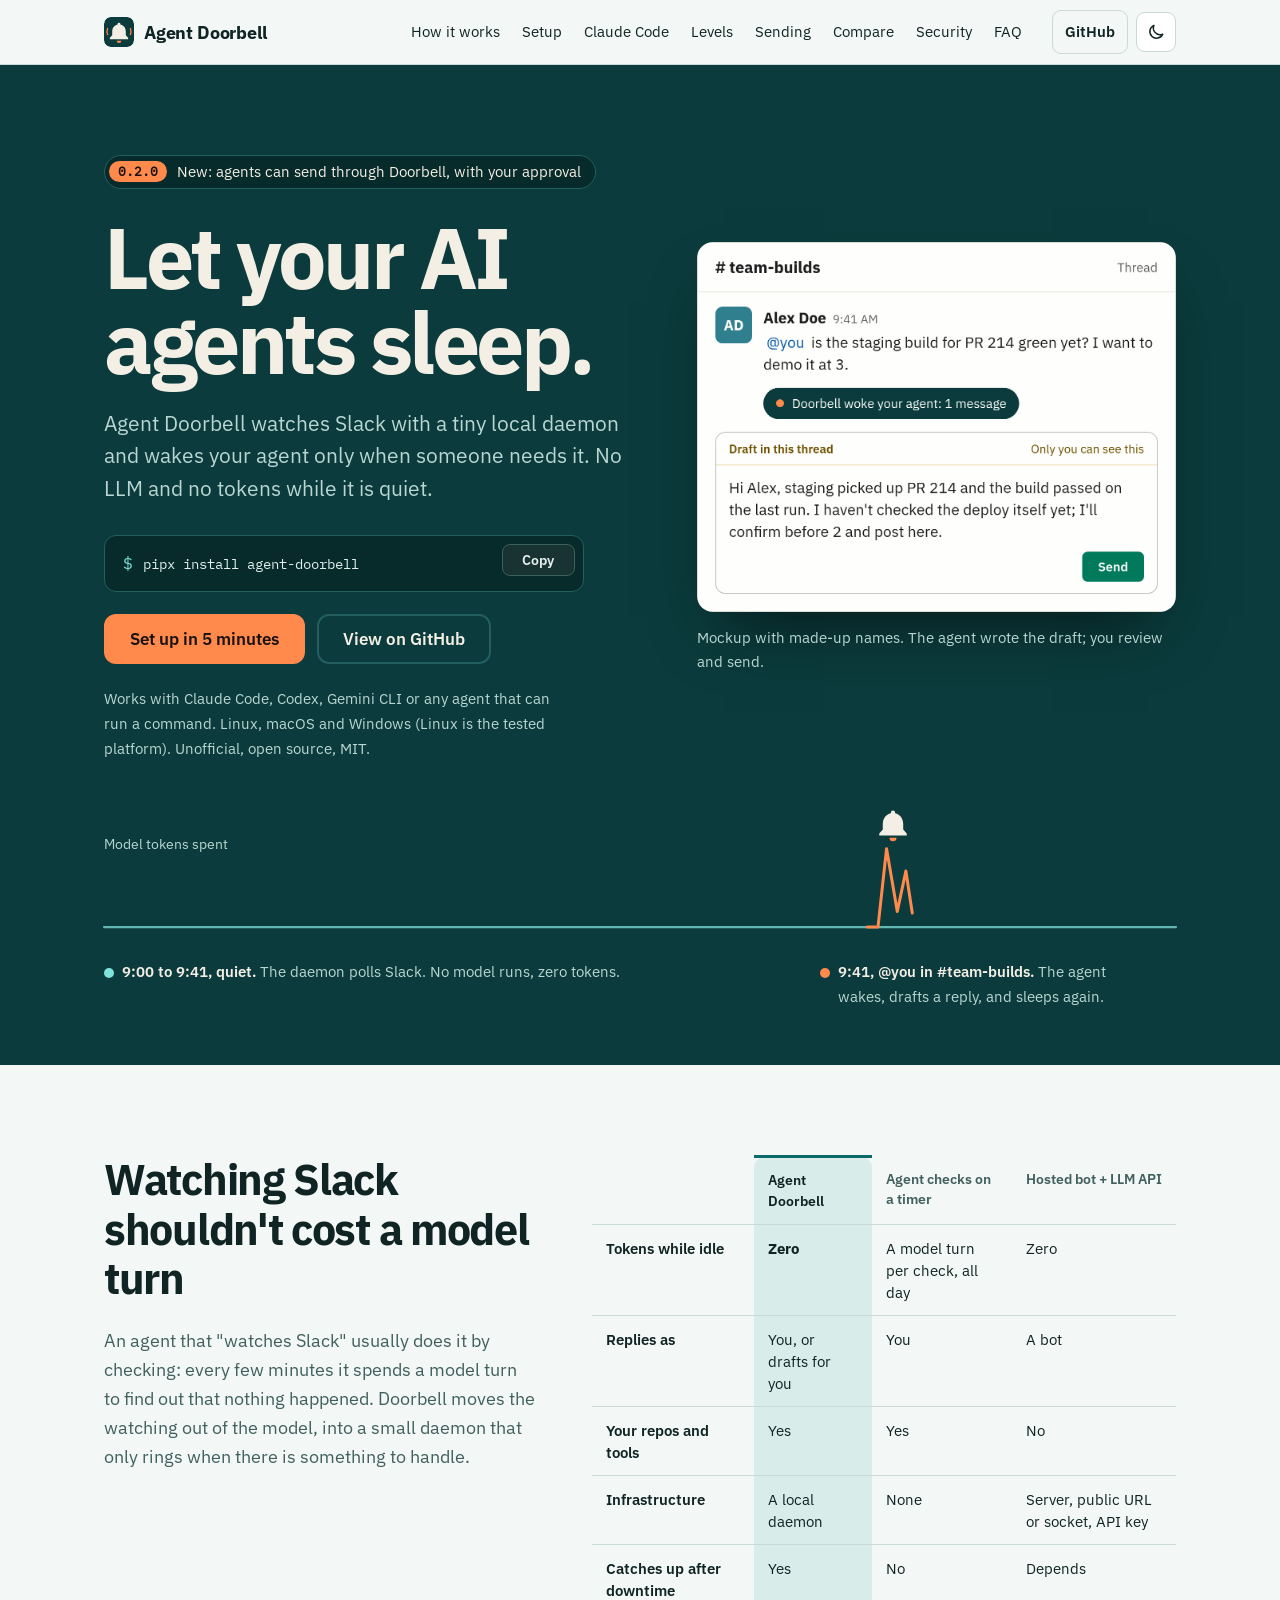
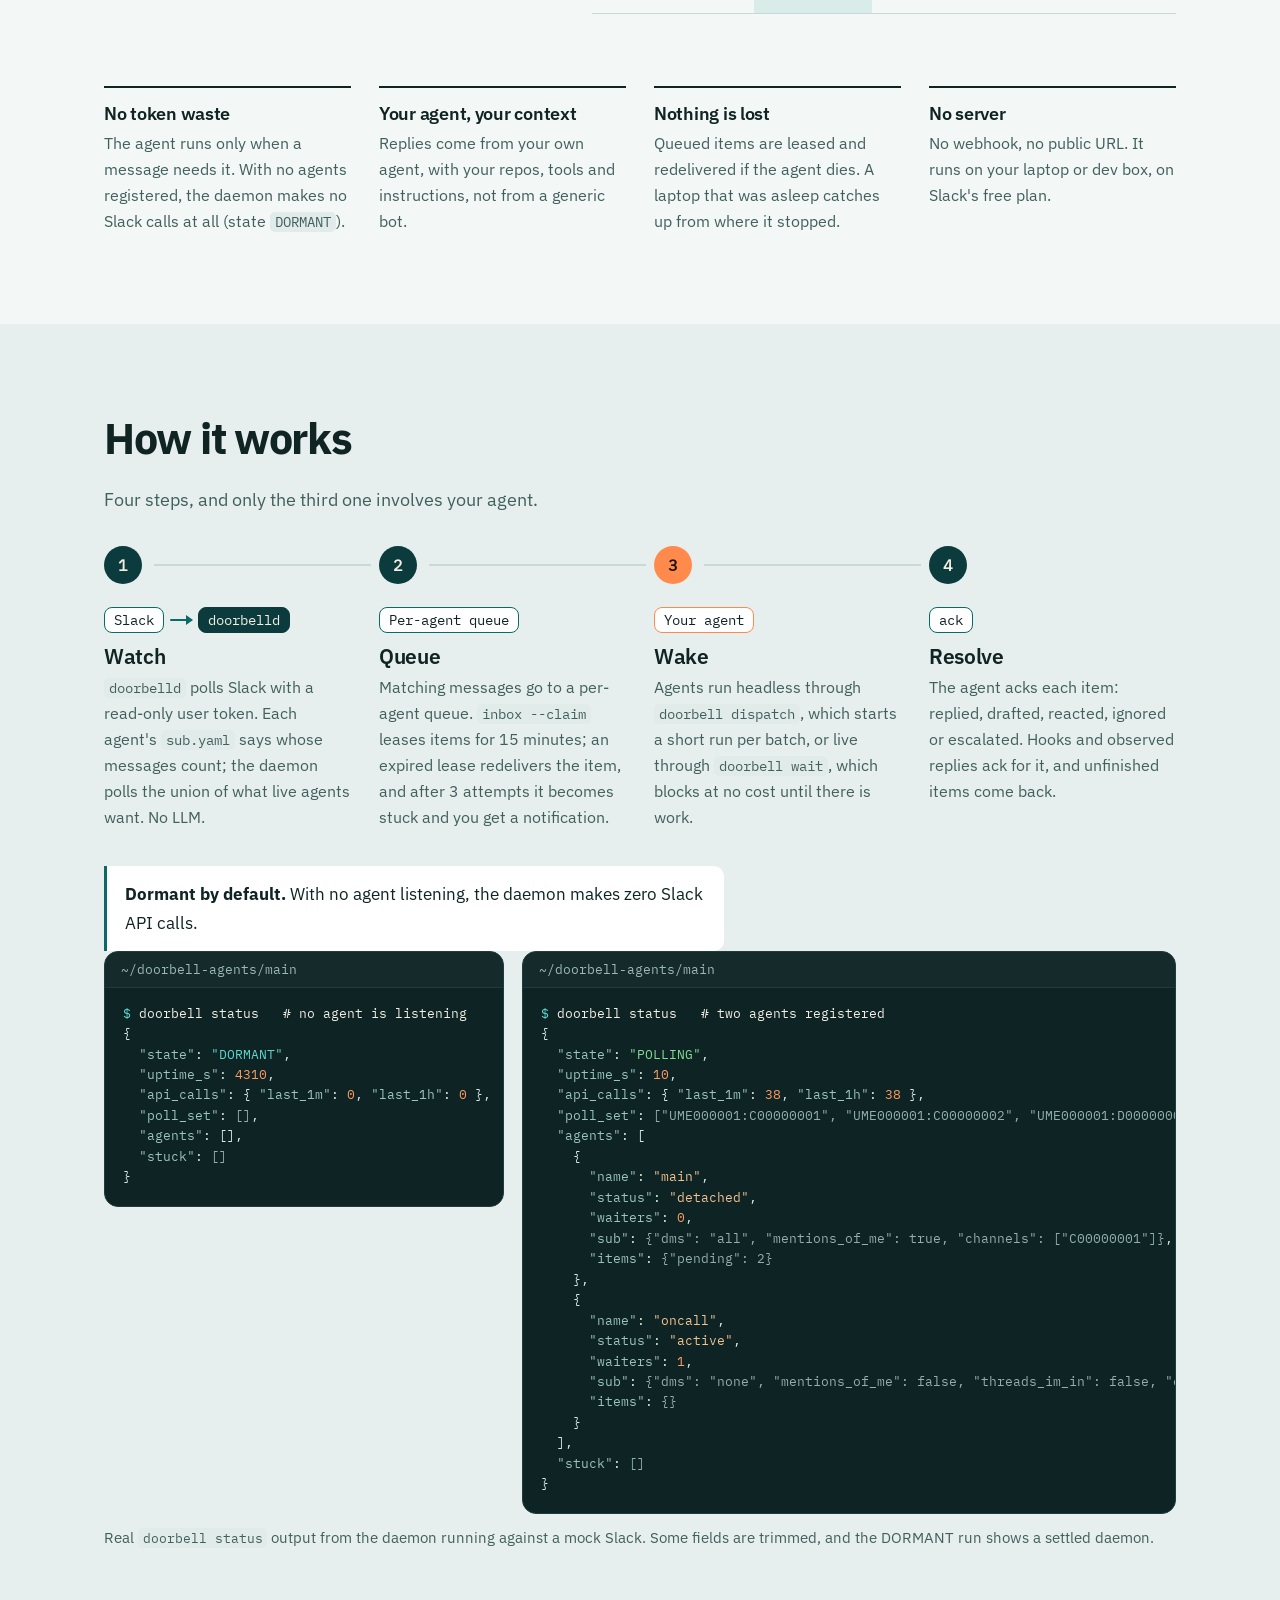
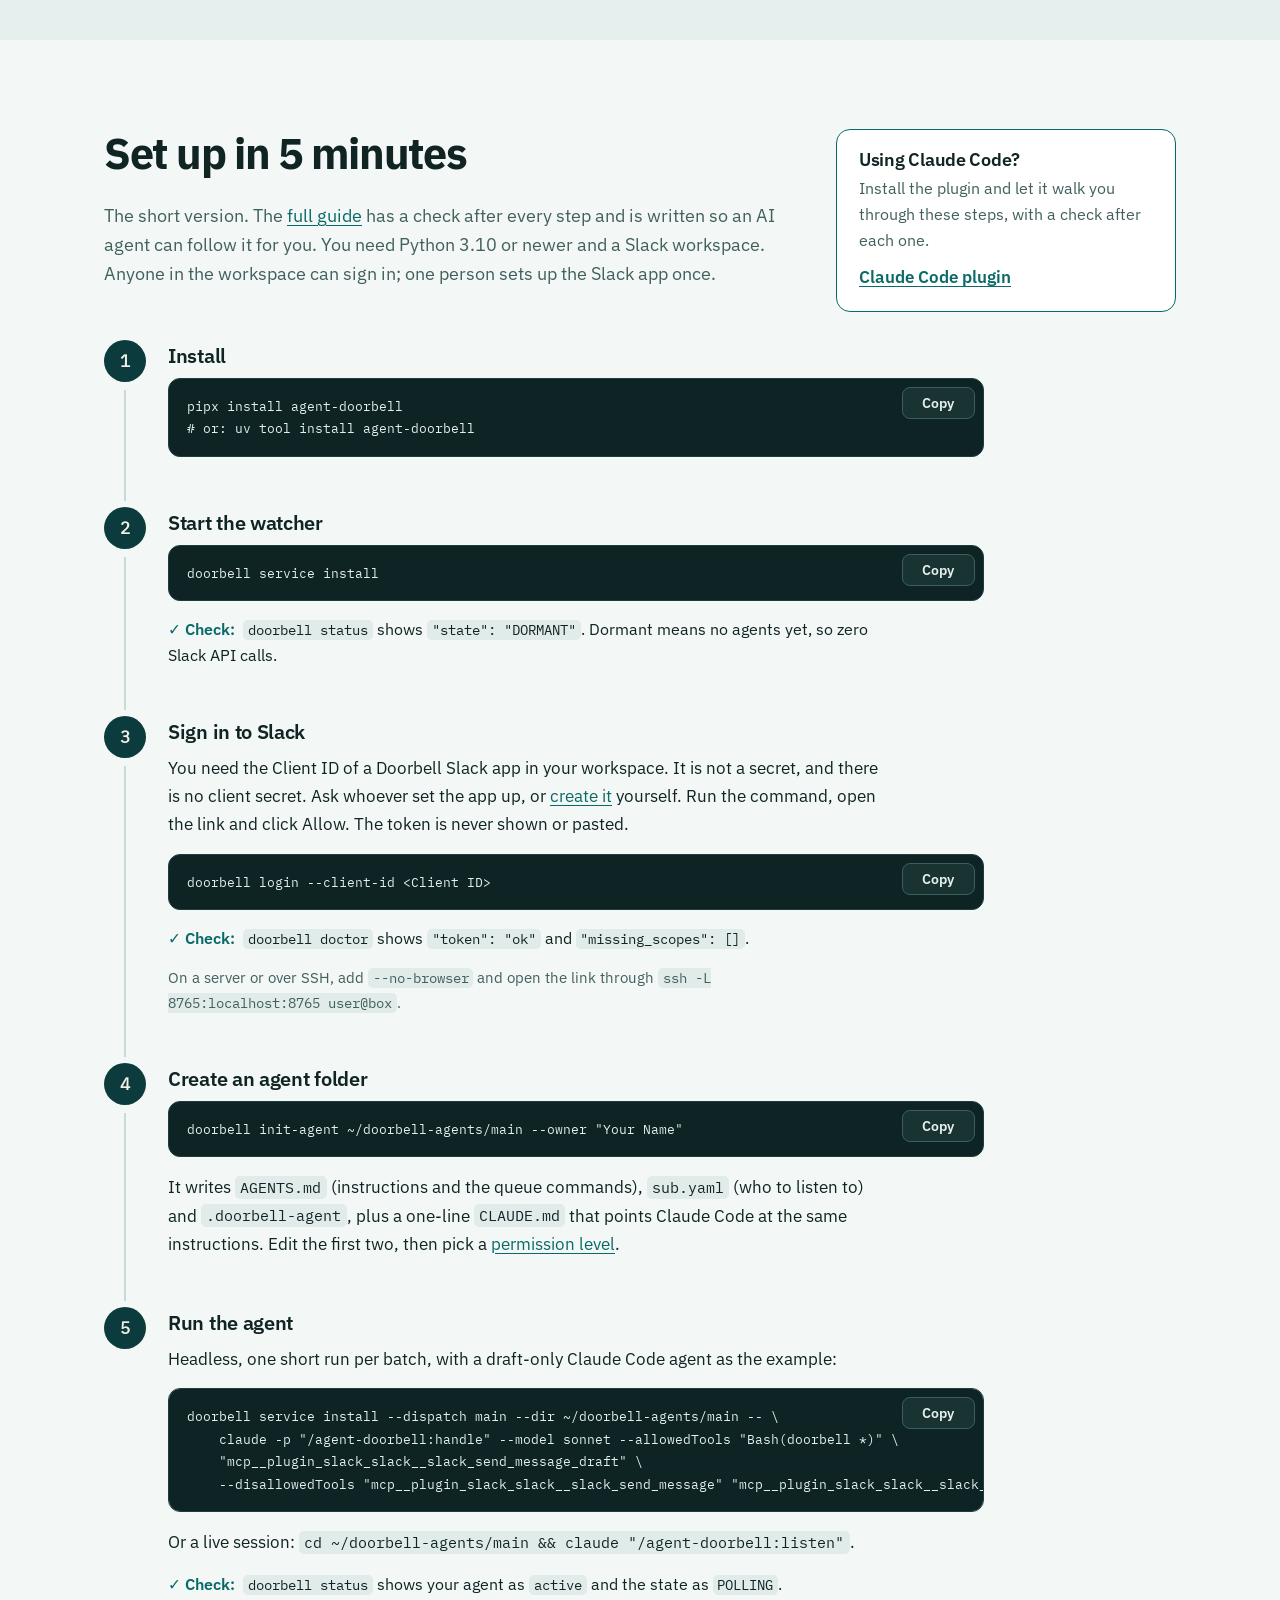
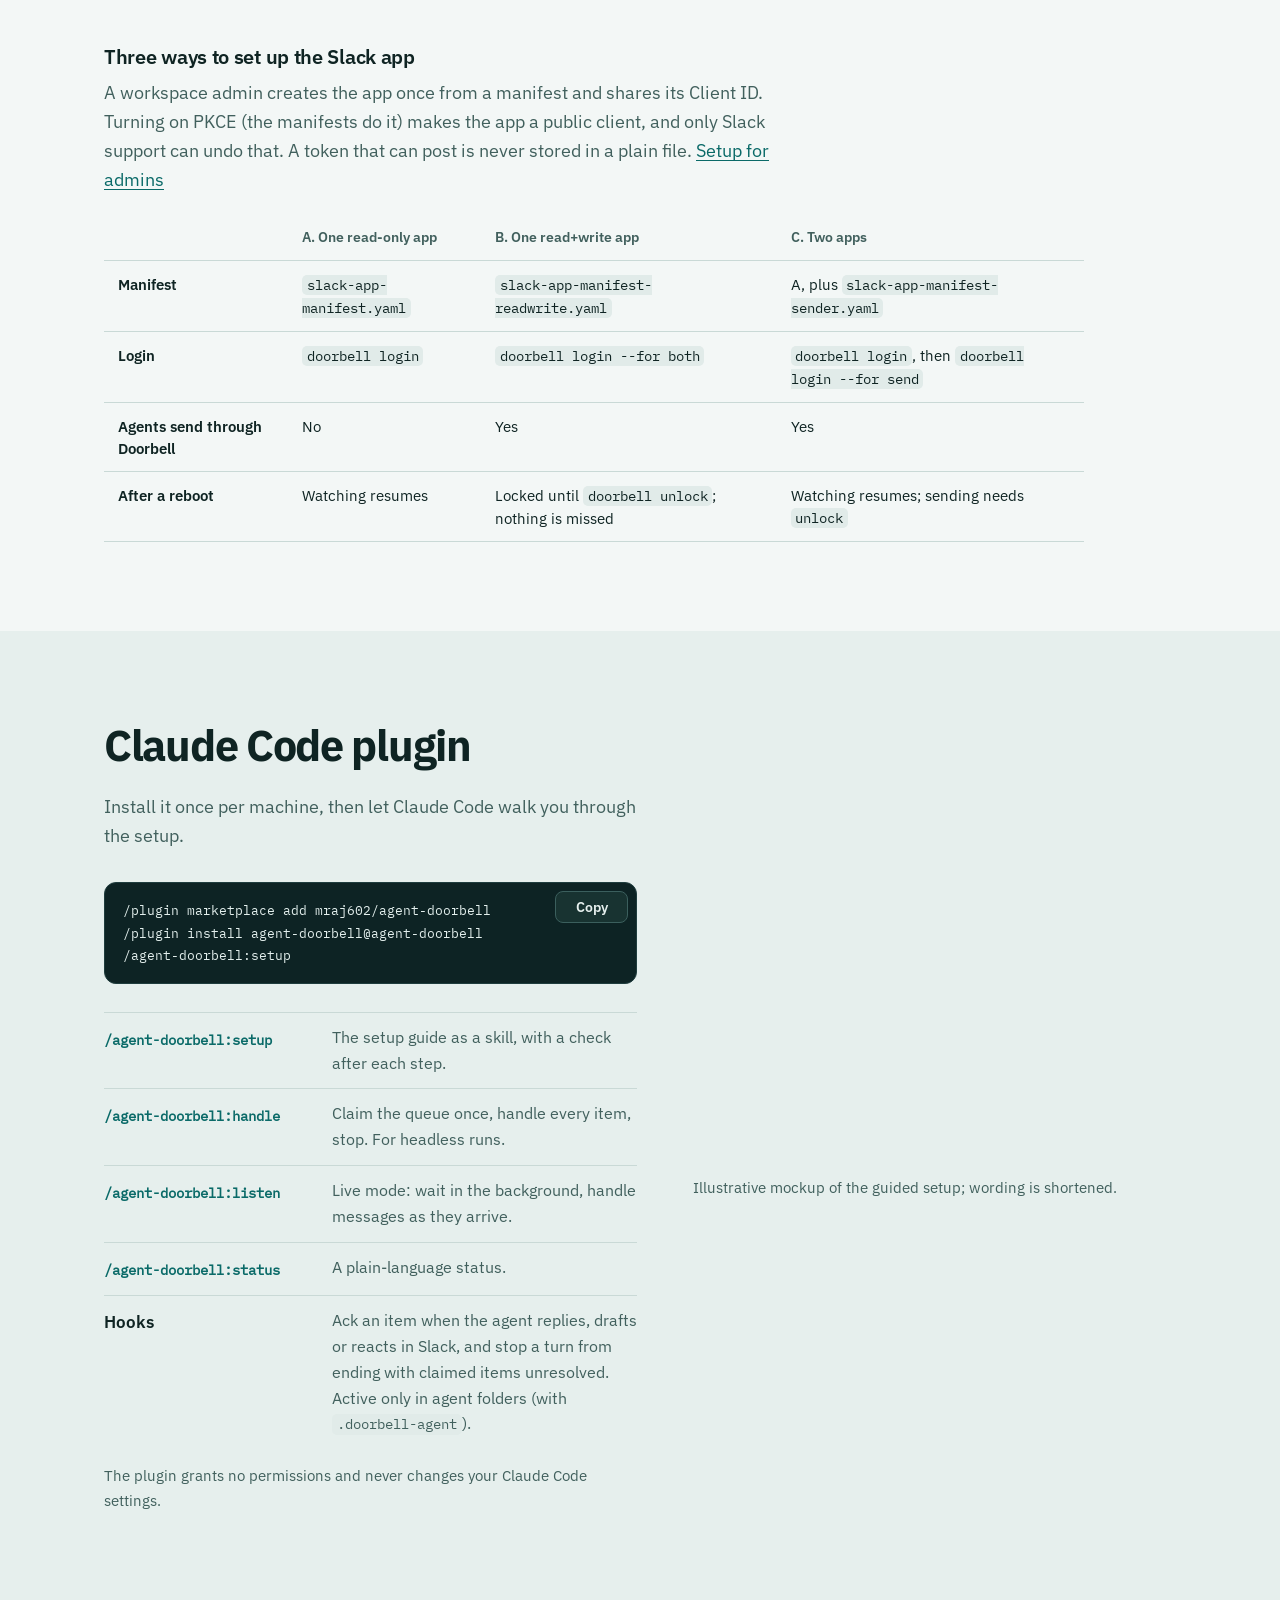
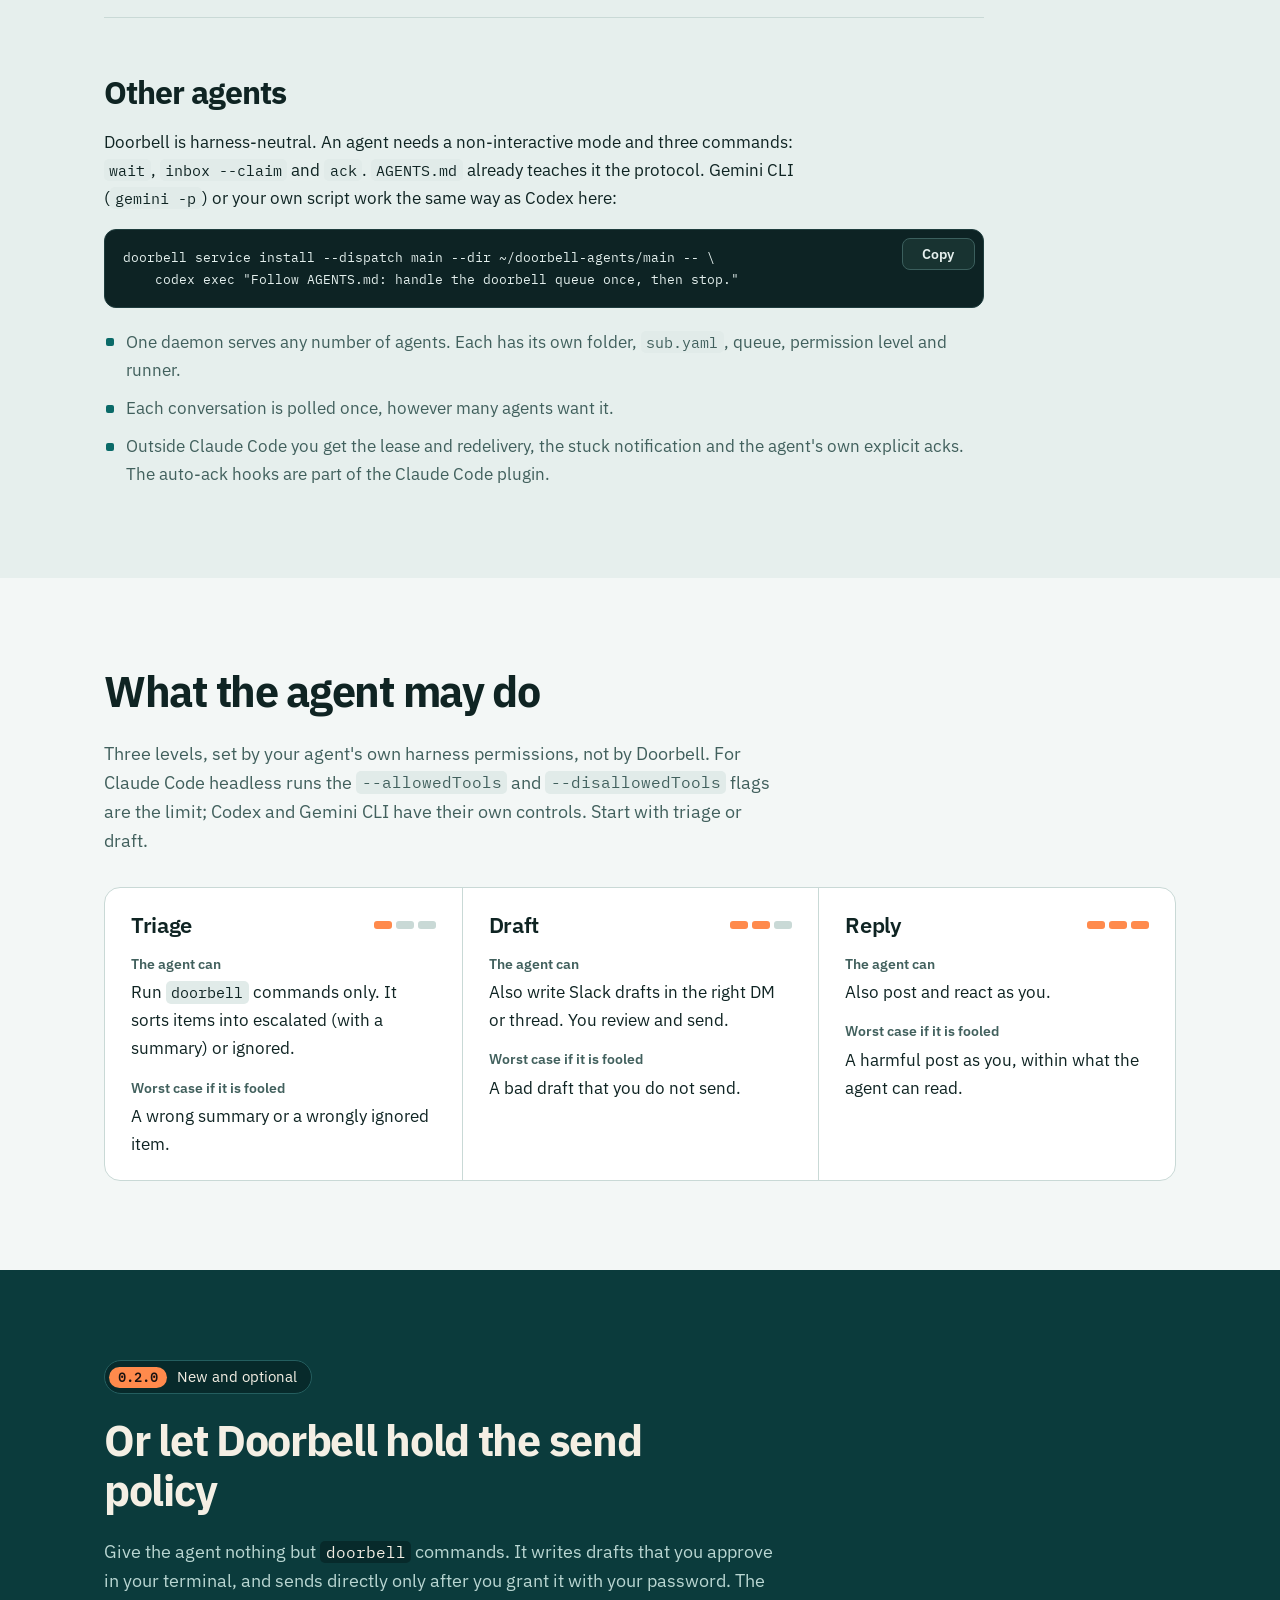
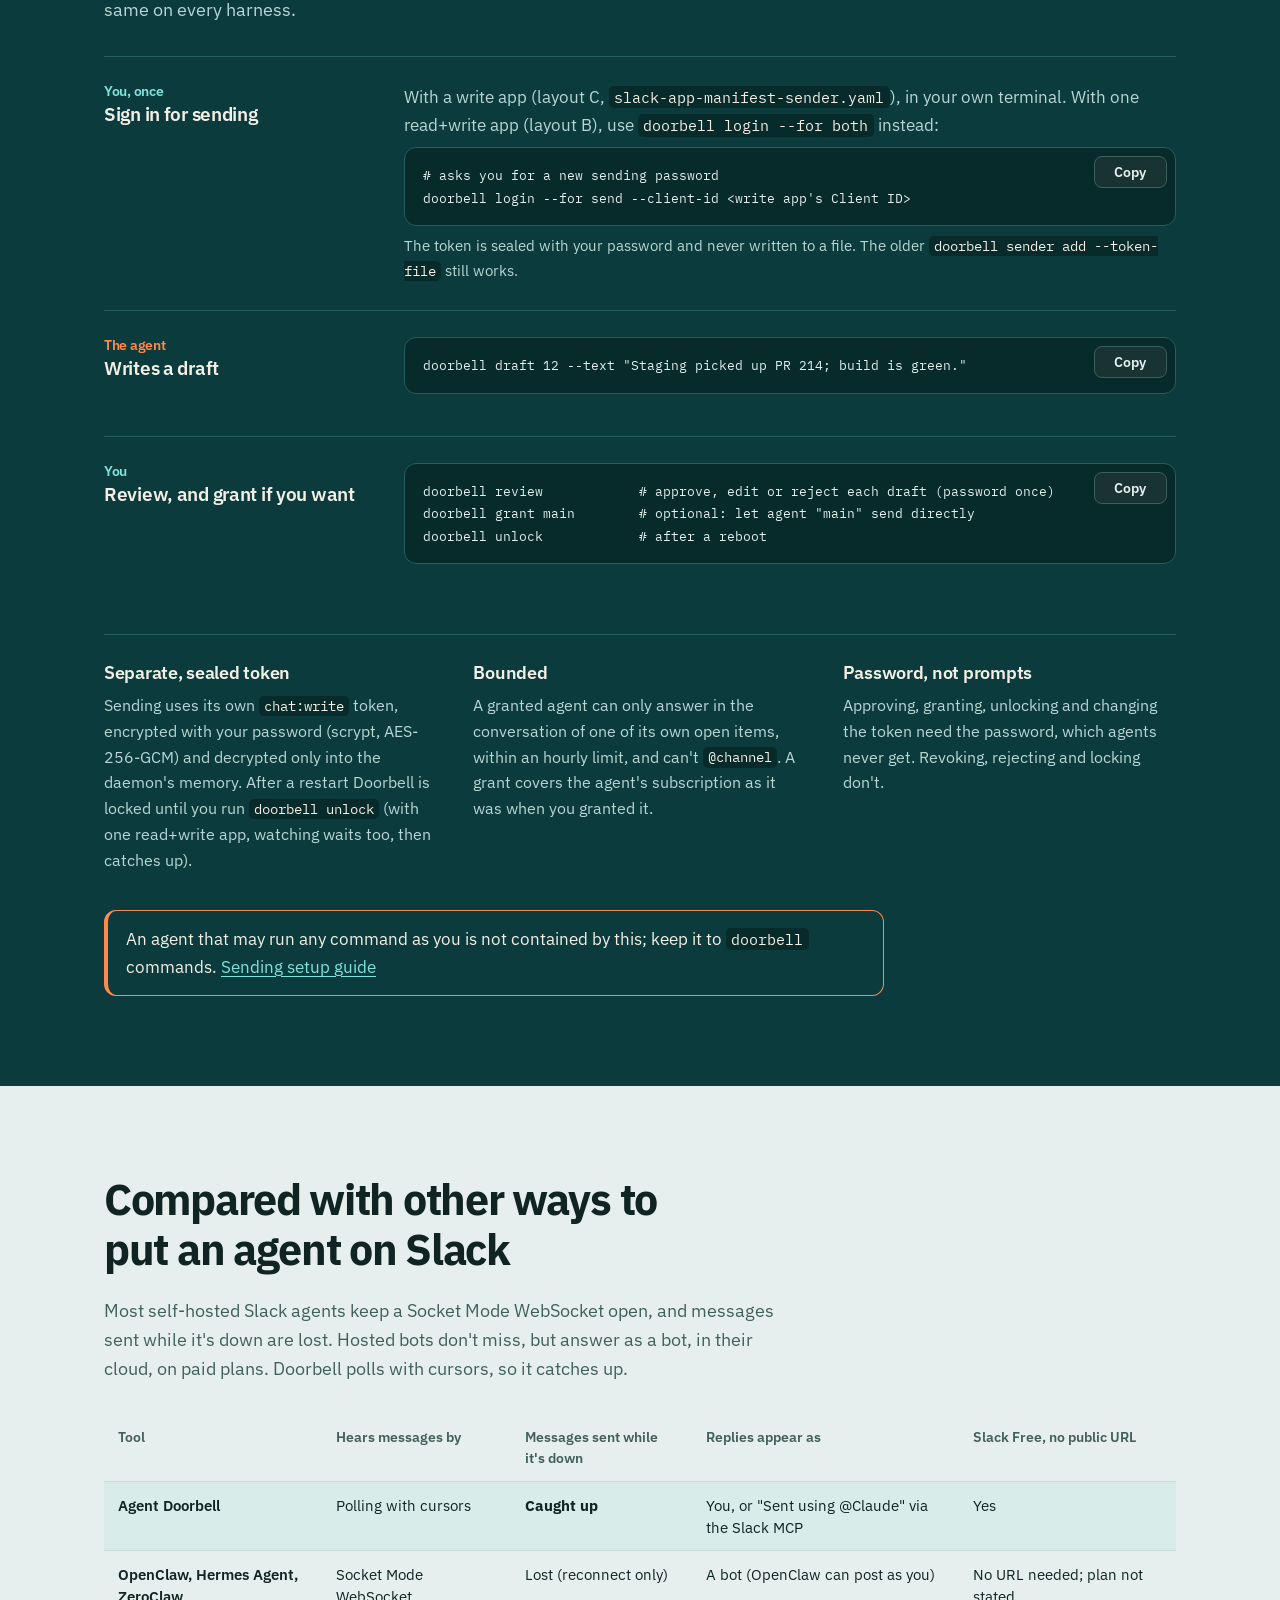
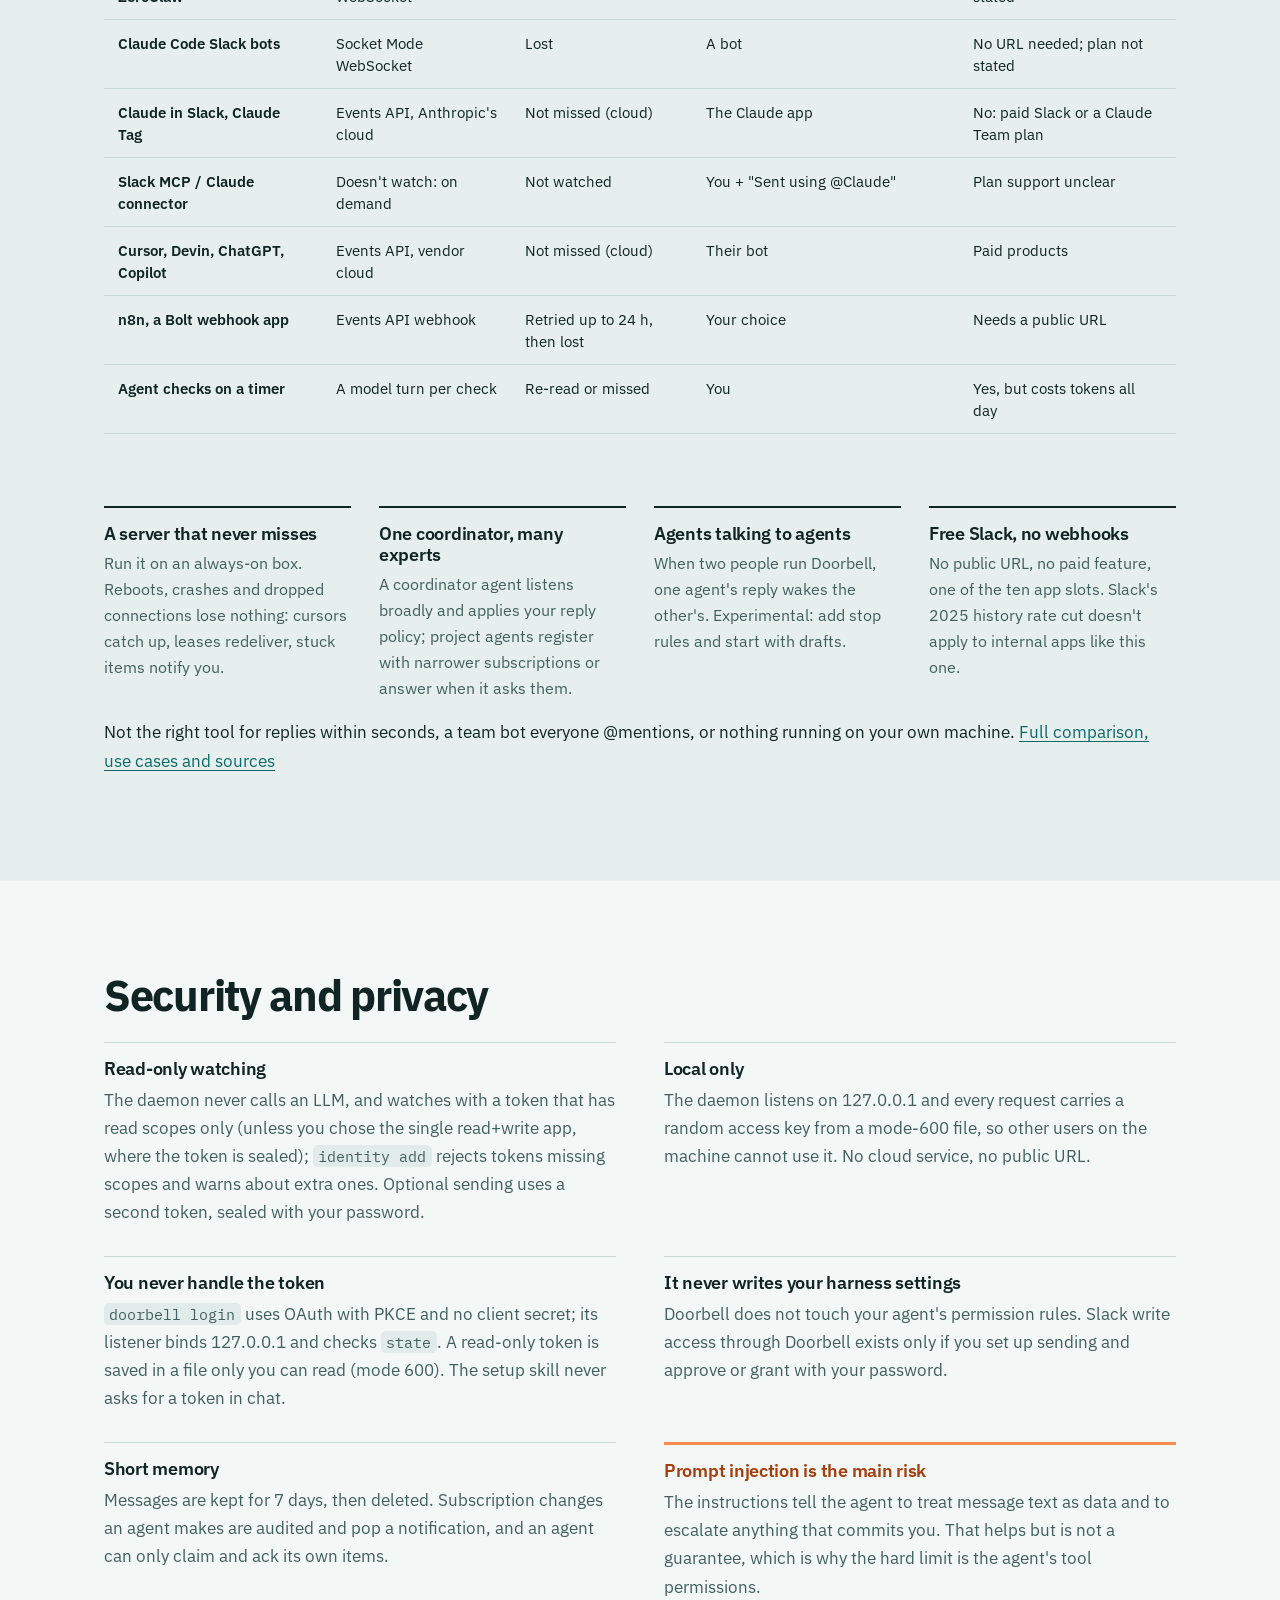
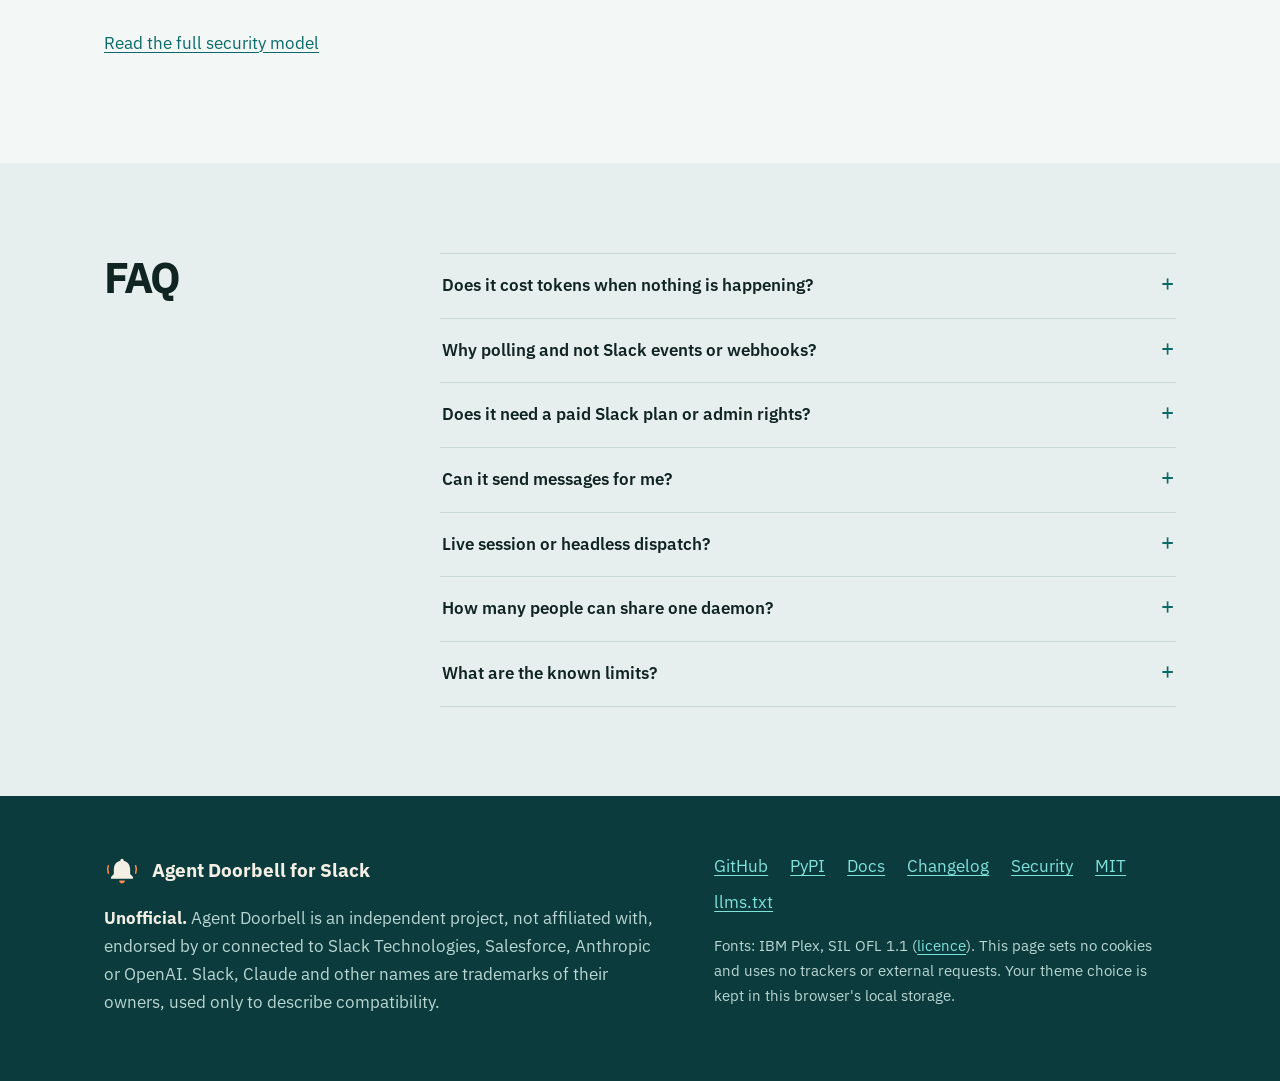
==== site/index.html @ f786eae4 "Docs: doorbell login and app layouts (0.3.0) Signed-off-by: Mayank Raj <mraj602@gmail.com>" ====
<!doctype html>
<html lang="en">
<head>
  <meta charset="utf-8">
  <meta name="viewport" content="width=device-width, initial-scale=1">
  <meta http-equiv="Content-Security-Policy" content="default-src 'self'; script-src 'self'; style-src 'self'; img-src 'self'; font-src 'self'; connect-src 'none'; object-src 'none'; base-uri 'none'; form-action 'none'">
  <title>Agent Doorbell for Slack: let your AI agents sleep</title>
  <meta name="description" content="Agent Doorbell watches Slack with a tiny local daemon and a read-only token, and wakes your AI agent (Claude Code, Codex, Gemini CLI or your own) only when a message needs it. Zero tokens while quiet.">
  <meta name="color-scheme" content="light dark">
  <link rel="canonical" href="https://mraj602.github.io/agent-doorbell/">
  <link rel="icon" href="favicon.svg" type="image/svg+xml">
  <link rel="icon" href="favicon-32.png" sizes="32x32" type="image/png">
  <link rel="apple-touch-icon" href="apple-touch-icon-180.png">
  <meta property="og:type" content="website">
  <meta property="og:site_name" content="Agent Doorbell for Slack">
  <meta property="og:title" content="Agent Doorbell for Slack: let your AI agents sleep">
  <meta property="og:description" content="A local daemon watches Slack read-only and wakes your AI agent only when someone needs it. Zero tokens while quiet. Open source, MIT.">
  <meta property="og:url" content="https://mraj602.github.io/agent-doorbell/">
  <meta property="og:image" content="https://mraj602.github.io/agent-doorbell/img/social-card.png">
  <meta property="og:image:width" content="1200">
  <meta property="og:image:height" content="630">
  <meta property="og:image:alt" content="A bell icon and the words: Agent Doorbell for Slack. Let your AI agents sleep. Wake them only when needed.">
  <meta name="twitter:card" content="summary_large_image">
  <meta name="twitter:title" content="Agent Doorbell for Slack: let your AI agents sleep">
  <meta name="twitter:description" content="A local daemon watches Slack read-only and wakes your AI agent only when someone needs it. Zero tokens while quiet.">
  <meta name="twitter:image" content="https://mraj602.github.io/agent-doorbell/img/social-card.png">
  <meta name="twitter:image:alt" content="A bell icon and the words: Agent Doorbell for Slack. Let your AI agents sleep. Wake them only when needed.">
  <script src="theme.js"></script>
  <link rel="preload" href="fonts/ibm-plex-sans-latin-400-normal.woff2" as="font" type="font/woff2" crossorigin>
  <link rel="preload" href="fonts/ibm-plex-sans-latin-700-normal.woff2" as="font" type="font/woff2" crossorigin>
  <link rel="stylesheet" href="style.css">
  <script src="site.js" defer></script>
</head>
<body>
  <a class="skip" href="#main">Skip to content</a>

  <header class="top">
    <div class="wrap bar">
      <a class="brand" href="#top" aria-label="Agent Doorbell, top of page">
        <img src="favicon.svg" alt="" width="30" height="30">
        <span>Agent Doorbell</span>
      </a>
      <nav aria-label="Page">
        <a href="#how">How it works</a>
        <a href="#setup">Setup</a>
        <a href="#plugin">Claude Code</a>
        <a href="#levels">Levels</a>
        <a href="#sending">Sending</a>
        <a href="#compare">Compare</a>
        <a href="#privacy">Security</a>
        <a href="#faq">FAQ</a>
      </nav>
      <div class="tools">
        <a class="gh" href="https://github.com/mraj602/agent-doorbell">GitHub</a>
        <button type="button" class="theme-toggle" id="theme-toggle" aria-pressed="false" aria-label="Dark theme" title="Dark theme">
          <svg class="i-moon" viewBox="0 0 24 24" aria-hidden="true" focusable="false"><path d="M20 14.5A8 8 0 0 1 9.5 4a8 8 0 1 0 10.5 10.5z"/></svg>
          <svg class="i-sun" viewBox="0 0 24 24" aria-hidden="true" focusable="false"><circle cx="12" cy="12" r="4.2"/><path d="M12 2.5v2.2M12 19.3v2.2M2.5 12h2.2M19.3 12h2.2M5.3 5.3l1.6 1.6M17.1 17.1l1.6 1.6M5.3 18.7l1.6-1.6M17.1 6.9l1.6-1.6"/></svg>
        </button>
      </div>
    </div>
  </header>

  <main id="main">
    <section class="hero" id="top" aria-labelledby="hero-h">
      <div class="wrap hero-grid">
        <div class="hero-copy">
          <p class="news"><a href="#sending"><span class="ver">0.2.0</span> New: agents can send through Doorbell, with your approval</a></p>
          <h1 id="hero-h">Let your AI agents sleep.</h1>
          <p class="lead">Agent Doorbell watches Slack with a tiny local daemon and wakes your agent only when someone needs it. No LLM and no tokens while it is quiet.</p>
          <div class="code code-hero">
            <pre><code id="cmd-hero">pipx install agent-doorbell</code></pre>
            <button type="button" class="copy" data-copy="cmd-hero" aria-label="Copy install command">Copy</button>
          </div>
          <p class="cta">
            <a class="btn primary" href="#setup">Set up in 5 minutes</a>
            <a class="btn ghost" href="https://github.com/mraj602/agent-doorbell">View on GitHub</a>
          </p>
          <p class="note">Works with Claude Code, Codex, Gemini CLI or any agent that can run a command. Linux, macOS and Windows (Linux is the tested platform). Unofficial, open source, MIT.</p>
        </div>
        <figure class="fig hero-fig">
          <img class="shot" src="img/slack-thread.png" width="1200" height="927" alt="Mockup of a Slack thread in #team-builds. Alex Doe asks whether the staging build for PR 214 is green. Doorbell woke the agent, and a draft reply sits in the thread, visible only to you, with a Send button.">
          <figcaption>Mockup with made-up names. The agent wrote the draft; you review and send.</figcaption>
        </figure>
      </div>

      <div class="wrap">
        <figure class="signal" aria-labelledby="signal-cap">
          <div class="signal-plot">
            <span class="signal-axis">Model tokens spent</span>
            <svg viewBox="0 0 1000 100" preserveAspectRatio="none" aria-hidden="true" focusable="false">
              <path class="sig-base" pathLength="1" d="M0 84H1000"/>
              <path class="sig-ring" pathLength="1" vector-effect="non-scaling-stroke" d="M712 84L722 84L730 14L740 70L748 34L756 84L768 84"/>
            </svg>
            <span class="signal-bell" aria-hidden="true"><svg viewBox="40 60 432 400" focusable="false"><path d="M256 96a24 24 0 0 1 24 24v6c58 14 92 62 92 124v62l40 44v24H100v-24l40-44v-62c0-62 34-110 92-124v-6a24 24 0 0 1 24-24z"/><path class="clap" d="M216 404h80a40 40 0 0 1-80 0z"/></svg></span>
          </div>
          <figcaption id="signal-cap" class="signal-labels">
            <span class="sl-quiet"><b>9:00 to 9:41, quiet.</b> The daemon polls Slack. No model runs, zero tokens.</span>
            <span class="sl-ring"><b>9:41, @you in #team-builds.</b> The agent wakes, drafts a reply, and sleeps again.</span>
          </figcaption>
        </figure>
      </div>
    </section>

    <section id="why" class="sec" aria-labelledby="why-h">
      <div class="wrap">
        <div class="why-grid">
          <div>
            <h2 id="why-h">Watching Slack shouldn't cost a model turn</h2>
            <p class="sub">An agent that "watches Slack" usually does it by checking: every few minutes it spends a model turn to find out that nothing happened. Doorbell moves the watching out of the model, into a small daemon that only rings when there is something to handle.</p>
          </div>
          <div class="tscroll" role="region" aria-label="Comparison table" tabindex="0">
            <table class="tbl compare">
              <caption class="vh">How Agent Doorbell compares with an agent checking on a timer and a hosted bot</caption>
              <thead><tr><td></td><th scope="col" class="us">Agent Doorbell</th><th scope="col">Agent checks on a timer</th><th scope="col">Hosted bot + LLM API</th></tr></thead>
              <tbody>
                <tr><th scope="row">Tokens while idle</th><td class="us"><strong>Zero</strong></td><td>A model turn per check, all day</td><td>Zero</td></tr>
                <tr><th scope="row">Replies as</th><td class="us">You, or drafts for you</td><td>You</td><td>A bot</td></tr>
                <tr><th scope="row">Your repos and tools</th><td class="us">Yes</td><td>Yes</td><td>No</td></tr>
                <tr><th scope="row">Infrastructure</th><td class="us">A local daemon</td><td>None</td><td>Server, public URL or socket, API key</td></tr>
                <tr><th scope="row">Catches up after downtime</th><td class="us">Yes</td><td>No</td><td>Depends</td></tr>
              </tbody>
            </table>
          </div>
        </div>
        <ul class="benefits">
          <li><h3>No token waste</h3><p>The agent runs only when a message needs it. With no agents registered, the daemon makes no Slack calls at all (state <code>DORMANT</code>).</p></li>
          <li><h3>Your agent, your context</h3><p>Replies come from your own agent, with your repos, tools and instructions, not from a generic bot.</p></li>
          <li><h3>Nothing is lost</h3><p>Queued items are leased and redelivered if the agent dies. A laptop that was asleep catches up from where it stopped.</p></li>
          <li><h3>No server</h3><p>No webhook, no public URL. It runs on your laptop or dev box, on Slack's free plan.</p></li>
        </ul>
      </div>
    </section>

    <section id="how" class="sec alt" aria-labelledby="how-h">
      <div class="wrap">
        <h2 id="how-h">How it works</h2>
        <p class="sub">Four steps, and only the third one involves your agent.</p>
        <ol class="pipeline">
          <li>
            <p class="node"><span>Slack</span><span class="arrow" aria-hidden="true"></span><span class="hot">doorbelld</span></p>
            <h3>Watch</h3>
            <p><code>doorbelld</code> polls Slack with a read-only user token. Each agent's <code>sub.yaml</code> says whose messages count; the daemon polls the union of what live agents want. No LLM.</p>
          </li>
          <li>
            <p class="node"><span>Per-agent queue</span></p>
            <h3>Queue</h3>
            <p>Matching messages go to a per-agent queue. <code>inbox --claim</code> leases items for 15 minutes; an expired lease redelivers the item, and after 3 attempts it becomes stuck and you get a notification.</p>
          </li>
          <li>
            <p class="node"><span class="ring">Your agent</span></p>
            <h3>Wake</h3>
            <p>Agents run headless through <code>doorbell dispatch</code>, which starts a short run per batch, or live through <code>doorbell wait</code>, which blocks at no cost until there is work.</p>
          </li>
          <li>
            <p class="node"><span>ack</span></p>
            <h3>Resolve</h3>
            <p>The agent acks each item: replied, drafted, reacted, ignored or escalated. Hooks and observed replies ack for it, and unfinished items come back.</p>
          </li>
        </ol>
        <p class="dormant"><strong>Dormant by default.</strong> With no agent listening, the daemon makes zero Slack API calls.</p>

        <figure class="fig status">
          <div class="status-grid">
            <div class="term" role="group" aria-label="doorbell status with no agent listening">
              <p class="term-bar">~/doorbell-agents/main</p>
<pre tabindex="0"><span class="p">$</span> <span class="b">doorbell status   # no agent is listening</span>
{
  <span class="k">&quot;state&quot;</span>: <span class="p">&quot;DORMANT&quot;</span>,
  <span class="k">&quot;uptime_s&quot;</span>: <span class="n">4310</span>,
  <span class="k">&quot;api_calls&quot;</span>: { <span class="k">&quot;last_1m&quot;</span>: <span class="n">0</span>, <span class="k">&quot;last_1h&quot;</span>: <span class="n">0</span> },
  <span class="k">&quot;poll_set&quot;</span>: <span class="d">[]</span>,
  <span class="k">&quot;agents&quot;</span>: [],
  <span class="k">&quot;stuck&quot;</span>: <span class="d">[]</span>
}</pre>
            </div>
            <div class="term" role="group" aria-label="doorbell status with two agents registered">
              <p class="term-bar">~/doorbell-agents/main</p>
<pre tabindex="0"><span class="p">$</span> <span class="b">doorbell status   # two agents registered</span>
{
  <span class="k">&quot;state&quot;</span>: <span class="g">&quot;POLLING&quot;</span>,
  <span class="k">&quot;uptime_s&quot;</span>: <span class="n">10</span>,
  <span class="k">&quot;api_calls&quot;</span>: { <span class="k">&quot;last_1m&quot;</span>: <span class="n">38</span>, <span class="k">&quot;last_1h&quot;</span>: <span class="n">38</span> },
  <span class="k">&quot;poll_set&quot;</span>: <span class="d">[&quot;UME000001:C00000001&quot;, &quot;UME000001:C00000002&quot;, &quot;UME000001:D00000004&quot;]</span>,
  <span class="k">&quot;agents&quot;</span>: [
    {
      <span class="k">&quot;name&quot;</span>: <span class="s">&quot;main&quot;</span>,
      <span class="k">&quot;status&quot;</span>: <span class="s">&quot;detached&quot;</span>,
      <span class="k">&quot;waiters&quot;</span>: <span class="n">0</span>,
      <span class="k">&quot;sub&quot;</span>: <span class="d">{&quot;dms&quot;: &quot;all&quot;, &quot;mentions_of_me&quot;: true, &quot;channels&quot;: [&quot;C00000001&quot;]}</span>,
      <span class="k">&quot;items&quot;</span>: <span class="d">{&quot;pending&quot;: 2}</span>
    },
    {
      <span class="k">&quot;name&quot;</span>: <span class="s">&quot;oncall&quot;</span>,
      <span class="k">&quot;status&quot;</span>: <span class="s">&quot;active&quot;</span>,
      <span class="k">&quot;waiters&quot;</span>: <span class="n">1</span>,
      <span class="k">&quot;sub&quot;</span>: <span class="d">{&quot;dms&quot;: &quot;none&quot;, &quot;mentions_of_me&quot;: false, &quot;threads_im_in&quot;: false, &quot;everyone_in&quot;: [&quot;C00000002&quot;]}</span>,
      <span class="k">&quot;items&quot;</span>: <span class="d">{}</span>
    }
  ],
  <span class="k">&quot;stuck&quot;</span>: <span class="d">[]</span>
}</pre>
            </div>
          </div>
          <figcaption>Real <code>doorbell status</code> output from the daemon running against a mock Slack. Some fields are trimmed, and the DORMANT run shows a settled daemon.</figcaption>
        </figure>
      </div>
    </section>

    <section id="setup" class="sec" aria-labelledby="setup-h">
      <div class="wrap">
        <div class="setup-head">
          <div>
            <h2 id="setup-h">Set up in 5 minutes</h2>
            <p class="sub">The short version. The <a href="https://github.com/mraj602/agent-doorbell/blob/main/docs/SETUP.md">full guide</a> has a check after every step and is written so an AI agent can follow it for you. You need Python 3.10 or newer and a Slack workspace. Anyone in the workspace can sign in; one person sets up the Slack app once.</p>
          </div>
          <aside class="shortcut" aria-labelledby="shortcut-h">
            <h3 id="shortcut-h">Using Claude Code?</h3>
            <p>Install the plugin and let it walk you through these steps, with a check after each one.</p>
            <a href="#plugin">Claude Code plugin</a>
          </aside>
        </div>
        <ol class="steps">
          <li>
            <h3>Install</h3>
            <div class="code">
              <pre><code id="cmd-install">pipx install agent-doorbell
# or: uv tool install agent-doorbell</code></pre>
              <button type="button" class="copy" data-copy="cmd-install" aria-label="Copy install commands">Copy</button>
            </div>
          </li>
          <li>
            <h3>Start the watcher</h3>
            <div class="code">
              <pre><code id="cmd-start">doorbell service install</code></pre>
              <button type="button" class="copy" data-copy="cmd-start" aria-label="Copy watcher command">Copy</button>
            </div>
            <p class="check"><strong>Check:</strong> <code>doorbell status</code> shows <code>"state": "DORMANT"</code>. Dormant means no agents yet, so zero Slack API calls.</p>
          </li>
          <li>
            <h3>Sign in to Slack</h3>
            <p>You need the Client ID of a Doorbell Slack app in your workspace. It is not a secret, and there is no client secret. Ask whoever set the app up, or <a href="#layouts">create it</a> yourself. Run the command, open the link and click Allow. The token is never shown or pasted.</p>
            <div class="code">
              <pre><code id="cmd-login">doorbell login --client-id &lt;Client ID&gt;</code></pre>
              <button type="button" class="copy" data-copy="cmd-login" aria-label="Copy login command">Copy</button>
            </div>
            <p class="check"><strong>Check:</strong> <code>doorbell doctor</code> shows <code>"token": "ok"</code> and <code>"missing_scopes": []</code>.</p>
            <p class="fine">On a server or over SSH, add <code>--no-browser</code> and open the link through <code>ssh -L 8765:localhost:8765 user@box</code>.</p>
          </li>
          <li>
            <h3>Create an agent folder</h3>
            <div class="code">
              <pre><code id="cmd-agent">doorbell init-agent ~/doorbell-agents/main --owner "Your Name"</code></pre>
              <button type="button" class="copy" data-copy="cmd-agent" aria-label="Copy init-agent command">Copy</button>
            </div>
            <p>It writes <code>AGENTS.md</code> (instructions and the queue commands), <code>sub.yaml</code> (who to listen to) and <code>.doorbell-agent</code>, plus a one-line <code>CLAUDE.md</code> that points Claude Code at the same instructions. Edit the first two, then pick a <a href="#levels">permission level</a>.</p>
          </li>
          <li>
            <h3>Run the agent</h3>
            <p>Headless, one short run per batch, with a draft-only Claude Code agent as the example:</p>
            <div class="code">
              <pre><code id="cmd-run">doorbell service install --dispatch main --dir ~/doorbell-agents/main -- \
    claude -p "/agent-doorbell:handle" --model sonnet --allowedTools "Bash(doorbell *)" \
    "mcp__plugin_slack_slack__slack_send_message_draft" \
    --disallowedTools "mcp__plugin_slack_slack__slack_send_message" "mcp__plugin_slack_slack__slack_schedule_message"</code></pre>
              <button type="button" class="copy" data-copy="cmd-run" aria-label="Copy dispatch command">Copy</button>
            </div>
            <p>Or a live session: <code>cd ~/doorbell-agents/main &amp;&amp; claude "/agent-doorbell:listen"</code>.</p>
            <p class="check"><strong>Check:</strong> <code>doorbell status</code> shows your agent as <code>active</code> and the state as <code>POLLING</code>.</p>
          </li>
        </ol>
        <div class="layouts" id="layouts">
          <h3>Three ways to set up the Slack app</h3>
          <p class="sub">A workspace admin creates the app once from a manifest and shares its Client ID. Turning on PKCE (the manifests do it) makes the app a public client, and only Slack support can undo that. A token that can post is never stored in a plain file. <a href="https://github.com/mraj602/agent-doorbell/blob/main/docs/ORG-SETUP.md">Setup for admins</a></p>
          <div class="tscroll" role="region" aria-label="App layouts" tabindex="0">
            <table class="tbl compare">
              <caption class="vh">The three Slack app layouts for Agent Doorbell</caption>
              <thead><tr><td></td><th scope="col">A. One read-only app</th><th scope="col">B. One read+write app</th><th scope="col">C. Two apps</th></tr></thead>
              <tbody>
                <tr><th scope="row">Manifest</th><td><code>slack-app-manifest.yaml</code></td><td><code>slack-app-manifest-readwrite.yaml</code></td><td>A, plus <code>slack-app-manifest-sender.yaml</code></td></tr>
                <tr><th scope="row">Login</th><td><code>doorbell login</code></td><td><code>doorbell login --for both</code></td><td><code>doorbell login</code>, then <code>doorbell login --for send</code></td></tr>
                <tr><th scope="row">Agents send through Doorbell</th><td>No</td><td>Yes</td><td>Yes</td></tr>
                <tr><th scope="row">After a reboot</th><td>Watching resumes</td><td>Locked until <code>doorbell unlock</code>; nothing is missed</td><td>Watching resumes; sending needs <code>unlock</code></td></tr>
              </tbody>
            </table>
          </div>
        </div>
      </div>
    </section>

    <section id="plugin" class="sec alt" aria-labelledby="plugin-h">
      <div class="wrap">
        <div class="plugin-grid">
          <div>
            <h2 id="plugin-h">Claude Code plugin</h2>
            <p class="sub">Install it once per machine, then let Claude Code walk you through the setup.</p>
            <div class="code">
              <pre><code id="cmd-plugin">/plugin marketplace add mraj602/agent-doorbell
/plugin install agent-doorbell@agent-doorbell
/agent-doorbell:setup</code></pre>
              <button type="button" class="copy" data-copy="cmd-plugin" aria-label="Copy plugin commands">Copy</button>
            </div>
            <dl class="parts">
              <div><dt><code>/agent-doorbell:setup</code></dt><dd>The setup guide as a skill, with a check after each step.</dd></div>
              <div><dt><code>/agent-doorbell:handle</code></dt><dd>Claim the queue once, handle every item, stop. For headless runs.</dd></div>
              <div><dt><code>/agent-doorbell:listen</code></dt><dd>Live mode: wait in the background, handle messages as they arrive.</dd></div>
              <div><dt><code>/agent-doorbell:status</code></dt><dd>A plain-language status.</dd></div>
              <div><dt>Hooks</dt><dd>Ack an item when the agent replies, drafts or reacts in Slack, and stop a turn from ending with claimed items unresolved. Active only in agent folders (with <code>.doorbell-agent</code>).</dd></div>
            </dl>
            <p class="fine">The plugin grants no permissions and never changes your Claude Code settings.</p>
          </div>
          <figure class="fig">
            <img class="shot" src="img/claude-code-setup.png" width="1440" height="1322" loading="lazy" alt="Mockup of a Claude Code terminal running /agent-doorbell:setup. It checks the doorbell command and version 0.2.0, tells you to create the Slack app and save the token in your own terminal, confirms the watcher is DORMANT, notes the agent folder files, and asks you to choose what the agent may do.">
            <figcaption>Illustrative mockup of the guided setup; wording is shortened.</figcaption>
          </figure>
        </div>

        <div class="others" id="agents">
          <h2 class="h-sm">Other agents</h2>
          <p>Doorbell is harness-neutral. An agent needs a non-interactive mode and three commands: <code>wait</code>, <code>inbox --claim</code> and <code>ack</code>. <code>AGENTS.md</code> already teaches it the protocol. Gemini CLI (<code>gemini -p</code>) or your own script work the same way as Codex here:</p>
          <div class="code">
            <pre><code id="cmd-codex">doorbell service install --dispatch main --dir ~/doorbell-agents/main -- \
    codex exec "Follow AGENTS.md: handle the doorbell queue once, then stop."</code></pre>
            <button type="button" class="copy" data-copy="cmd-codex" aria-label="Copy Codex dispatch command">Copy</button>
          </div>
          <ul class="facts">
            <li>One daemon serves any number of agents. Each has its own folder, <code>sub.yaml</code>, queue, permission level and runner.</li>
            <li>Each conversation is polled once, however many agents want it.</li>
            <li>Outside Claude Code you get the lease and redelivery, the stuck notification and the agent's own explicit acks. The auto-ack hooks are part of the Claude Code plugin.</li>
          </ul>
        </div>
      </div>
    </section>

    <section id="levels" class="sec" aria-labelledby="levels-h">
      <div class="wrap">
        <h2 id="levels-h">What the agent may do</h2>
        <p class="sub">Three levels, set by your agent's own harness permissions, not by Doorbell. For Claude Code headless runs the <code>--allowedTools</code> and <code>--disallowedTools</code> flags are the limit; Codex and Gemini CLI have their own controls. Start with triage or draft.</p>
        <ol class="levels">
          <li>
            <h3>Triage <span class="risk r1" role="img" aria-label="Risk: low"><i></i><i></i><i></i></span></h3>
            <dl>
              <dt>The agent can</dt><dd>Run <code>doorbell</code> commands only. It sorts items into escalated (with a summary) or ignored.</dd>
              <dt>Worst case if it is fooled</dt><dd>A wrong summary or a wrongly ignored item.</dd>
            </dl>
          </li>
          <li>
            <h3>Draft <span class="risk r2" role="img" aria-label="Risk: medium"><i></i><i></i><i></i></span></h3>
            <dl>
              <dt>The agent can</dt><dd>Also write Slack drafts in the right DM or thread. You review and send.</dd>
              <dt>Worst case if it is fooled</dt><dd>A bad draft that you do not send.</dd>
            </dl>
          </li>
          <li>
            <h3>Reply <span class="risk r3" role="img" aria-label="Risk: high"><i></i><i></i><i></i></span></h3>
            <dl>
              <dt>The agent can</dt><dd>Also post and react as you.</dd>
              <dt>Worst case if it is fooled</dt><dd>A harmful post as you, within what the agent can read.</dd>
            </dl>
          </li>
        </ol>
      </div>
    </section>

    <section id="sending" class="sec night" aria-labelledby="sending-h">
      <div class="wrap">
        <p class="news static"><span class="ver">0.2.0</span> New and optional</p>
        <h2 id="sending-h">Or let Doorbell hold the send policy</h2>
        <p class="sub">Give the agent nothing but <code>doorbell</code> commands. It writes drafts that you approve in your terminal, and sends directly only after you grant it with your password. The same on every harness.</p>
        <ol class="relay">
          <li>
            <h3><span class="who">You, once</span> Sign in for sending</h3>
            <p>With a write app (layout C, <code>slack-app-manifest-sender.yaml</code>), in your own terminal. With one read+write app (layout B), use <code>doorbell login --for both</code> instead:</p>
            <div class="code">
              <pre><code id="cmd-send-add"># asks you for a new sending password
doorbell login --for send --client-id &lt;write app's Client ID&gt;</code></pre>
              <button type="button" class="copy" data-copy="cmd-send-add" aria-label="Copy sender add command">Copy</button>
            </div>
            <p class="fine">The token is sealed with your password and never written to a file. The older <code>doorbell sender add --token-file</code> still works.</p>
          </li>
          <li>
            <h3><span class="who">The agent</span> Writes a draft</h3>
            <div class="code">
              <pre><code id="cmd-send-draft">doorbell draft 12 --text "Staging picked up PR 214; build is green."</code></pre>
              <button type="button" class="copy" data-copy="cmd-send-draft" aria-label="Copy draft command">Copy</button>
            </div>
          </li>
          <li>
            <h3><span class="who">You</span> Review, and grant if you want</h3>
            <div class="code">
              <pre><code id="cmd-send-review">doorbell review            # approve, edit or reject each draft (password once)
doorbell grant main        # optional: let agent "main" send directly
doorbell unlock            # after a reboot</code></pre>
              <button type="button" class="copy" data-copy="cmd-send-review" aria-label="Copy review commands">Copy</button>
            </div>
          </li>
        </ol>
        <ul class="guards">
          <li><h3>Separate, sealed token</h3><p>Sending uses its own <code>chat:write</code> token, encrypted with your password (scrypt, AES-256-GCM) and decrypted only into the daemon's memory. After a restart Doorbell is locked until you run <code>doorbell unlock</code> (with one read+write app, watching waits too, then catches up).</p></li>
          <li><h3>Bounded</h3><p>A granted agent can only answer in the conversation of one of its own open items, within an hourly limit, and can't <code>@channel</code>. A grant covers the agent's subscription as it was when you granted it.</p></li>
          <li><h3>Password, not prompts</h3><p>Approving, granting, unlocking and changing the token need the password, which agents never get. Revoking, rejecting and locking don't.</p></li>
        </ul>
        <p class="warn">An agent that may run any command as you is not contained by this; keep it to <code>doorbell</code> commands. <a href="https://github.com/mraj602/agent-doorbell/blob/main/docs/SETUP.md#sending-through-doorbell-optional">Sending setup guide</a></p>
      </div>
    </section>

    <section id="compare" class="sec alt" aria-labelledby="compare-h">
      <div class="wrap">
        <h2 id="compare-h">Compared with other ways to put an agent on Slack</h2>
        <p class="sub">Most self-hosted Slack agents keep a Socket Mode WebSocket open, and messages sent while it's down are lost. Hosted bots don't miss, but answer as a bot, in their cloud, on paid plans. Doorbell polls with cursors, so it catches up.</p>
        <div class="tscroll" role="region" aria-label="Comparison with other Slack agent tools" tabindex="0">
          <table class="tbl compare">
            <caption class="vh">How Agent Doorbell compares with other Slack agent tools</caption>
            <thead><tr><th scope="col">Tool</th><th scope="col">Hears messages by</th><th scope="col">Messages sent while it's down</th><th scope="col">Replies appear as</th><th scope="col">Slack Free, no public URL</th></tr></thead>
            <tbody>
              <tr><th scope="row" class="us">Agent Doorbell</th><td class="us">Polling with cursors</td><td class="us"><strong>Caught up</strong></td><td class="us">You, or "Sent using @Claude" via the Slack MCP</td><td class="us">Yes</td></tr>
              <tr><th scope="row">OpenClaw, Hermes Agent, ZeroClaw</th><td>Socket Mode WebSocket</td><td>Lost (reconnect only)</td><td>A bot (OpenClaw can post as you)</td><td>No URL needed; plan not stated</td></tr>
              <tr><th scope="row">Claude Code Slack bots</th><td>Socket Mode WebSocket</td><td>Lost</td><td>A bot</td><td>No URL needed; plan not stated</td></tr>
              <tr><th scope="row">Claude in Slack, Claude Tag</th><td>Events API, Anthropic's cloud</td><td>Not missed (cloud)</td><td>The Claude app</td><td>No: paid Slack or a Claude Team plan</td></tr>
              <tr><th scope="row">Slack MCP / Claude connector</th><td>Doesn't watch: on demand</td><td>Not watched</td><td>You + "Sent using @Claude"</td><td>Plan support unclear</td></tr>
              <tr><th scope="row">Cursor, Devin, ChatGPT, Copilot</th><td>Events API, vendor cloud</td><td>Not missed (cloud)</td><td>Their bot</td><td>Paid products</td></tr>
              <tr><th scope="row">n8n, a Bolt webhook app</th><td>Events API webhook</td><td>Retried up to 24 h, then lost</td><td>Your choice</td><td>Needs a public URL</td></tr>
              <tr><th scope="row">Agent checks on a timer</th><td>A model turn per check</td><td>Re-read or missed</td><td>You</td><td>Yes, but costs tokens all day</td></tr>
            </tbody>
          </table>
        </div>
        <ul class="benefits">
          <li><h3>A server that never misses</h3><p>Run it on an always-on box. Reboots, crashes and dropped connections lose nothing: cursors catch up, leases redeliver, stuck items notify you.</p></li>
          <li><h3>One coordinator, many experts</h3><p>A coordinator agent listens broadly and applies your reply policy; project agents register with narrower subscriptions or answer when it asks them.</p></li>
          <li><h3>Agents talking to agents</h3><p>When two people run Doorbell, one agent's reply wakes the other's. Experimental: add stop rules and start with drafts.</p></li>
          <li><h3>Free Slack, no webhooks</h3><p>No public URL, no paid feature, one of the ten app slots. Slack's 2025 history rate cut doesn't apply to internal apps like this one.</p></li>
        </ul>
        <p class="small">Not the right tool for replies within seconds, a team bot everyone @mentions, or nothing running on your own machine. <a href="https://github.com/mraj602/agent-doorbell/blob/main/docs/COMPARISON.md">Full comparison, use cases and sources</a></p>
      </div>
    </section>

    <section id="privacy" class="sec" aria-labelledby="privacy-h">
      <div class="wrap">
        <h2 id="privacy-h">Security and privacy</h2>
        <ul class="sec-list">
          <li><h3>Read-only watching</h3><p>The daemon never calls an LLM, and watches with a token that has read scopes only (unless you chose the single read+write app, where the token is sealed); <code>identity add</code> rejects tokens missing scopes and warns about extra ones. Optional sending uses a second token, sealed with your password.</p></li>
          <li><h3>Local only</h3><p>The daemon listens on 127.0.0.1 and every request carries a random access key from a mode-600 file, so other users on the machine cannot use it. No cloud service, no public URL.</p></li>
          <li><h3>You never handle the token</h3><p><code>doorbell login</code> uses OAuth with PKCE and no client secret; its listener binds 127.0.0.1 and checks <code>state</code>. A read-only token is saved in a file only you can read (mode 600). The setup skill never asks for a token in chat.</p></li>
          <li><h3>It never writes your harness settings</h3><p>Doorbell does not touch your agent's permission rules. Slack write access through Doorbell exists only if you set up sending and approve or grant with your password.</p></li>
          <li><h3>Short memory</h3><p>Messages are kept for 7 days, then deleted. Subscription changes an agent makes are audited and pop a notification, and an agent can only claim and ack its own items.</p></li>
          <li class="main-risk"><h3>Prompt injection is the main risk</h3><p>The instructions tell the agent to treat message text as data and to escalate anything that commits you. That helps but is not a guarantee, which is why the hard limit is the agent's tool permissions.</p></li>
        </ul>
        <p><a href="https://github.com/mraj602/agent-doorbell/blob/main/docs/ARCHITECTURE.md#9-security-model">Read the full security model</a></p>
      </div>
    </section>

    <section id="faq" class="sec alt" aria-labelledby="faq-h">
      <div class="wrap faq">
        <h2 id="faq-h">FAQ</h2>
        <div class="faq-list">
          <details><summary>Does it cost tokens when nothing is happening?</summary><p>No. The watcher is a plain Python daemon with no LLM. With no agents listening it makes no Slack API calls at all. A live <code>doorbell wait</code> session blocks on a background command, and headless dispatch has no agent process until there is work.</p></details>
          <details><summary>Why polling and not Slack events or webhooks?</summary><p>Polling needs no public URL or always-on socket, and it can catch up after downtime, which events cannot. The cost is latency: replies arrive within about 30 seconds, not instantly. The <a href="https://github.com/mraj602/agent-doorbell/blob/main/docs/ARCHITECTURE.md">architecture doc</a> has the full comparison.</p></details>
          <details><summary>Does it need a paid Slack plan or admin rights?</summary><p>Free plans work. Some workspaces require an admin to approve new apps; if yours does, the install step asks for approval.</p></details>
          <details><summary>Can it send messages for me?</summary><p>Two ways. Your agent can reply with its own Slack tool, within the permissions you gave it. Or, since 0.2.0, through Doorbell: the agent writes drafts you approve with <code>doorbell review</code>, and agents you grant with your password can send directly into the conversations that reached them.</p></details>
          <details><summary>Live session or headless dispatch?</summary><p>Headless is recommended for anything that runs for days: each batch starts a fresh, small context. A live session is good for watching the agent work, but its cost per batch grows with the session's age. See <a href="https://github.com/mraj602/agent-doorbell/blob/main/docs/RUNNING.md">RUNNING.md</a>.</p></details>
          <details><summary>How many people can share one daemon?</summary><p>One person per daemon. Everyone in a workspace can use the same Slack app: each person runs <code>doorbell login</code> and gets their own token. Several agents can share one daemon.</p></details>
          <details><summary>What are the known limits?</summary><p>Linux is the tested platform; macOS and Windows should work but are not covered by CI yet. Only messages are watched, not search, files or canvases. See <a href="https://github.com/mraj602/agent-doorbell/blob/main/docs/ARCHITECTURE.md#14-limits-and-known-gaps">Limits and known gaps</a>.</p></details>
        </div>
      </div>
    </section>
  </main>

  <footer class="foot">
    <div class="wrap foot-grid">
      <div>
        <p class="foot-brand"><img src="favicon.svg" alt="" width="36" height="36"> Agent Doorbell for Slack</p>
        <p class="disclaimer"><strong>Unofficial.</strong> Agent Doorbell is an independent project, not affiliated with, endorsed by or connected to Slack Technologies, Salesforce, Anthropic or OpenAI. Slack, Claude and other names are trademarks of their owners, used only to describe compatibility.</p>
      </div>
      <div>
        <ul class="links">
          <li><a href="https://github.com/mraj602/agent-doorbell">GitHub</a></li>
          <li><a href="https://pypi.org/project/agent-doorbell/">PyPI</a></li>
          <li><a href="https://github.com/mraj602/agent-doorbell/tree/main/docs">Docs</a></li>
          <li><a href="https://github.com/mraj602/agent-doorbell/blob/main/CHANGELOG.md">Changelog</a></li>
          <li><a href="https://github.com/mraj602/agent-doorbell/blob/main/SECURITY.md">Security</a></li>
          <li><a href="https://github.com/mraj602/agent-doorbell/blob/main/LICENSE">MIT</a></li>
          <li><a href="llms.txt">llms.txt</a></li>
        </ul>
        <p class="fine">Fonts: IBM Plex, SIL OFL 1.1 (<a href="fonts/OFL.txt">licence</a>). This page sets no cookies and uses no trackers or external requests. Your theme choice is kept in this browser's local storage.</p>
      </div>
    </div>
  </footer>
  <p class="vh" id="copy-status" role="status" aria-live="polite"></p>
</body>
</html>
---- site/style.css ----
@font-face{font-family:"IBM Plex Sans";font-weight:400;font-style:normal;font-display:swap;src:url(fonts/ibm-plex-sans-latin-400-normal.woff2) format("woff2")}
@font-face{font-family:"IBM Plex Sans";font-weight:600;font-style:normal;font-display:swap;src:url(fonts/ibm-plex-sans-latin-600-normal.woff2) format("woff2")}
@font-face{font-family:"IBM Plex Sans";font-weight:700;font-style:normal;font-display:swap;src:url(fonts/ibm-plex-sans-latin-700-normal.woff2) format("woff2")}
@font-face{font-family:"IBM Plex Mono";font-weight:400;font-style:normal;font-display:swap;src:url(fonts/ibm-plex-mono-latin-400-normal.woff2) format("woff2")}

/* Tokens. Night teal, bell cream and coral come from the icon. The hero, the sending band and
   the footer are "night" in both themes; the rest of the page follows the theme. */
:root{
  --night:#0b3b3c; --night-deep:#072a2b; --night-line:#245e5f; --night-text:#f4efe4; --night-muted:#b9d6d2; --night-accent:#7fe3dc;
  --coral:#ff8a4c; --coral-ink:#1a1210;
  --bg:#f3f7f6; --surface:#ffffff; --band:#e6efed; --text:#0f2423; --muted:#41605d; --border:#c9d9d6;
  --accent:#0a6a68; --accent-tint:#d8ecea; --coral-text:#a63e0c; --inline-code:#e1ebe9;
  --code-bg:#0d2324; --code-border:#1f3d3e; --code-text:#e3efed; --code-dim:#9db9b5;
  --focus:#0b5fcc;
  --sans:"IBM Plex Sans",system-ui,-apple-system,"Segoe UI",Roboto,sans-serif;
  --mono:"IBM Plex Mono",ui-monospace,SFMono-Regular,Menlo,Consolas,monospace;
  color-scheme:light;
}
@media (prefers-color-scheme:dark){
  :root:not([data-theme="light"]){
    --bg:#071819; --surface:#0d2425; --band:#0a1f20; --text:#e5f0ee; --muted:#a3bdb9; --border:#24443f;
    --accent:#6ad9d1; --accent-tint:#123634; --coral-text:#ffa271; --inline-code:#16302f;
    --code-bg:#041112; --code-border:#1d3a3b; --focus:#8ab8ff; color-scheme:dark;
  }
}
:root[data-theme="dark"]{
  --bg:#071819; --surface:#0d2425; --band:#0a1f20; --text:#e5f0ee; --muted:#a3bdb9; --border:#24443f;
  --accent:#6ad9d1; --accent-tint:#123634; --coral-text:#ffa271; --inline-code:#16302f;
  --code-bg:#041112; --code-border:#1d3a3b; --focus:#8ab8ff; color-scheme:dark;
}

*{box-sizing:border-box}
html{scroll-behavior:smooth;-webkit-text-size-adjust:100%;scroll-padding-top:84px}
@media (prefers-reduced-motion:reduce){html{scroll-behavior:auto}}
body{margin:0;background:var(--bg);color:var(--text);font:400 1.0625rem/1.65 var(--sans);overflow-wrap:break-word;-webkit-font-smoothing:antialiased}
img{max-width:100%;height:auto;display:block}
a{color:var(--accent);text-underline-offset:.18em;text-decoration-thickness:1px}
a:hover{text-decoration-thickness:2px}
:focus-visible{outline:3px solid var(--focus);outline-offset:3px;border-radius:4px}
code,pre{font-family:var(--mono);font-size:.9em}
:not(pre)>code{background:var(--inline-code);padding:.08em .35em;border-radius:5px}
.wrap{max-width:1120px;margin:0 auto;padding:0 24px}
.vh{position:absolute!important;width:1px;height:1px;padding:0;margin:-1px;overflow:hidden;clip:rect(0 0 0 0);white-space:nowrap;border:0}
.skip{position:absolute;left:12px;top:-60px;background:var(--coral);color:var(--coral-ink);padding:8px 14px;border-radius:6px;z-index:20;font-weight:600}
.skip:focus{top:12px}

/* Header */
.top{position:sticky;top:0;z-index:10;background:var(--bg);border-bottom:1px solid var(--border)}
.bar{display:flex;align-items:center;gap:20px;min-height:64px}
.brand{display:flex;align-items:center;gap:10px;color:var(--text);text-decoration:none;font-weight:700;font-size:1.15rem;letter-spacing:-.01em;flex:none}
.brand img{border-radius:7px}
.top nav{display:flex;gap:2px;margin-left:auto}
.top nav a{color:var(--text);text-decoration:none;padding:8px 10px;font-size:.95rem;border-radius:8px;white-space:nowrap}
.top nav a:hover{background:var(--band);color:var(--accent)}
.tools{display:flex;align-items:center;gap:8px;flex:none}
.gh{color:var(--text);text-decoration:none;font-weight:600;font-size:.95rem;padding:8px 12px;border:1px solid var(--border);border-radius:9px}
.gh:hover{border-color:var(--accent);color:var(--accent)}
.theme-toggle{display:none;place-items:center;width:40px;height:40px;padding:0;border:1px solid var(--border);border-radius:9px;background:var(--surface);color:var(--text);cursor:pointer}
.js .theme-toggle{display:inline-grid}
.theme-toggle:hover{border-color:var(--accent);color:var(--accent)}
.theme-toggle svg{width:20px;height:20px;fill:none;stroke:currentColor;stroke-width:1.8;stroke-linecap:round;stroke-linejoin:round}
.theme-toggle .i-sun{display:none}
[data-theme="dark"] .theme-toggle .i-sun{display:block}
[data-theme="dark"] .theme-toggle .i-moon{display:none}
@media (max-width:959px){
  .bar{display:grid;grid-template-columns:1fr auto;gap:0 12px;min-height:0;padding-top:8px}
  .tools{order:2}
  .top nav{order:3;grid-column:1/-1;margin:4px -24px 0;padding:0 18px 6px;overflow-x:auto;scrollbar-width:none}
  .top nav::-webkit-scrollbar{display:none}
  .top nav a{padding:8px 9px;font-size:.92rem}
  html{scroll-padding-top:112px}
}

/* Type */
h1,h2,h3{margin:0 0 .5em;line-height:1.15;letter-spacing:-.015em}
h1{font-size:clamp(2.85rem,1.6rem + 5vw,5.4rem);font-weight:700;line-height:.98;letter-spacing:-.04em;max-width:10ch}
h2{font-size:clamp(1.8rem,1.25rem + 2.2vw,2.7rem);font-weight:700;letter-spacing:-.03em;max-width:22ch}
h3{font-size:1.125rem;font-weight:600}
.sub{color:var(--muted);max-width:62ch;margin:0 0 2rem;font-size:1.1rem}
.fine{font-size:.94rem;color:var(--muted)}

/* Sections */
.sec{padding:clamp(56px,7vw,96px) 0}
.alt{background:var(--band)}

/* Code blocks and copy */
.code{position:relative;margin:0 0 1rem}
.code pre{margin:0;background:var(--code-bg);color:var(--code-text);border:1px solid var(--code-border);padding:16px 96px 16px 18px;border-radius:12px;overflow-x:auto;line-height:1.6;font-size:.88rem;white-space:pre}
.copy{position:absolute;top:9px;right:9px;font:600 .85rem var(--sans);padding:6px 12px;min-width:5.4em;border-radius:8px;border:1px solid #3b5f5d;background:#183331;color:#e6f0ee;cursor:pointer}
.copy:hover{background:#22443f;border-color:#5f8e8a}
.copy.ok{background:var(--coral);border-color:var(--coral);color:var(--coral-ink)}
.copy:focus-visible{outline-color:#8ab8ff}

/* Hero: night */
.hero{background:var(--night);color:var(--night-text);padding:clamp(48px,7vw,96px) 0 clamp(36px,5vw,56px);overflow:hidden;--focus:#9cc3ff}
.hero a{color:var(--night-text)}
.hero-grid{display:grid;gap:44px;grid-template-columns:minmax(0,1fr);align-items:center}
@media (min-width:960px){.hero-grid{grid-template-columns:minmax(0,1.05fr) minmax(0,.95fr);gap:64px}}
.news{margin:0 0 26px}
.news a,.news.static{display:inline-flex;align-items:center;gap:10px;padding:4px 14px 4px 4px;border:1px solid var(--night-line);border-radius:999px;font-size:.92rem;text-decoration:none;color:var(--night-text);background:var(--night-deep)}
.news a:hover{border-color:var(--night-accent)}
.ver{background:var(--coral);color:var(--coral-ink);font:600 .8rem var(--mono);padding:2px 9px;border-radius:999px}
.hero h1{color:var(--night-text);margin-bottom:24px}
.lead{font-size:clamp(1.12rem,1rem + .45vw,1.3rem);line-height:1.55;color:var(--night-muted);max-width:44ch;margin:0 0 30px}
.code-hero{max-width:30rem;margin-bottom:22px}
.code-hero pre{background:var(--night-deep);border-color:var(--night-line);font-size:.98rem;padding-top:15px;padding-bottom:15px}
.code-hero pre::before{content:"$ ";color:var(--night-accent)}
.cta{display:flex;gap:12px;flex-wrap:wrap;margin:0 0 22px}
.btn{display:inline-flex;align-items:center;justify-content:center;min-height:50px;padding:0 24px;border-radius:12px;font-weight:600;text-decoration:none;border:2px solid transparent}
.hero .btn.primary,.btn.primary{background:var(--coral);color:var(--coral-ink)}
.btn.primary:hover{background:#ff9d68}
.hero .btn.ghost{border-color:var(--night-line);color:var(--night-text)}
.hero .btn.ghost:hover{border-color:var(--night-accent)}
.note{color:var(--night-muted);font-size:.95rem;max-width:52ch;margin:0}
.hero-fig{margin:0;justify-self:center;width:100%;max-width:600px}
.hero-fig img{border-radius:16px;box-shadow:0 32px 64px -28px rgba(0,0,0,.65)}
.hero .hero-fig figcaption{color:var(--night-muted);font-size:.92rem;margin-top:14px}

/* The signal: a flat token line across the night that spikes once */
.signal{margin:clamp(40px,6vw,72px) 0 0}
.signal-plot{position:relative;height:112px}
.signal-plot svg{position:absolute;inset:0;width:100%;height:100%;overflow:visible}
.signal-axis{position:absolute;left:0;top:0;font-size:.85rem;color:var(--night-muted)}
.sig-base,.sig-ring{fill:none;stroke-linecap:round;stroke-linejoin:round}
.sig-base{stroke:var(--night-accent);stroke-width:2;opacity:.75}
.sig-ring{stroke:var(--coral);stroke-width:3}
.signal-bell{position:absolute;left:calc(73.6% - 19px);top:-26px;width:38px;height:36px}
.signal-bell svg{width:100%;height:100%;fill:var(--night-text);transform-origin:50% 8%}
.signal-bell .clap{fill:var(--coral)}
.signal-labels{display:grid;grid-template-columns:minmax(0,66fr) minmax(0,34fr);gap:24px;padding-top:14px;font-size:.95rem;color:var(--night-muted)}
.signal-labels b{color:var(--night-text);font-weight:600}
.sl-quiet,.sl-ring{position:relative;padding-left:18px}
.sl-quiet::before,.sl-ring::before{content:"";position:absolute;left:0;top:.55em;width:10px;height:10px;border-radius:50%;background:var(--night-accent)}
.sl-ring::before{background:var(--coral)}
.sl-ring{max-width:34ch}
@media (max-width:719px){
  .signal-plot{height:96px}
  .signal-labels{grid-template-columns:minmax(0,1fr);gap:10px}
}
@media (prefers-reduced-motion:no-preference){
  .sig-base{stroke-dasharray:1;animation:draw 2.4s .3s cubic-bezier(.3,0,.5,1) both}
  .sig-ring{stroke-dasharray:1;animation:draw .45s 1.95s ease-out both}
  .signal-bell svg{animation:ring 1.3s 2.25s ease-in-out both}
  @keyframes draw{from{stroke-dashoffset:1}to{stroke-dashoffset:0}}
  @keyframes ring{0%,100%{transform:rotate(0)}12%{transform:rotate(18deg)}26%{transform:rotate(-15deg)}40%{transform:rotate(11deg)}54%{transform:rotate(-7deg)}68%{transform:rotate(4deg)}82%{transform:rotate(-2deg)}}
}

/* Why */
.why-grid{display:grid;gap:32px;grid-template-columns:minmax(0,1fr);align-items:start}
@media (min-width:960px){.why-grid{grid-template-columns:minmax(0,.85fr) minmax(0,1.15fr);gap:56px}}
.tscroll{overflow-x:auto}
.tbl{width:100%;border-collapse:collapse;font-size:.95rem;line-height:1.45}
.tbl th,.tbl td{text-align:left;padding:12px 14px;border-bottom:1px solid var(--border);vertical-align:top}
.tbl thead th{font-weight:600;color:var(--muted);font-size:.9rem}
.tbl tbody th{font-weight:600}
.compare .us{background:var(--accent-tint)}
.compare thead .us{color:var(--text);border-top:3px solid var(--accent);border-radius:10px 10px 0 0}
.compare{min-width:520px}
.benefits{list-style:none;margin:clamp(48px,6vw,72px) 0 0;padding:0;display:grid;gap:32px 28px;grid-template-columns:minmax(0,1fr)}
@media (min-width:600px){.benefits{grid-template-columns:repeat(2,minmax(0,1fr))}}
@media (min-width:1000px){.benefits{grid-template-columns:repeat(4,minmax(0,1fr))}}
.benefits li{border-top:2px solid var(--text);padding-top:16px}
.benefits h3{margin-bottom:.35em}
.benefits p{margin:0;color:var(--muted);font-size:.98rem}

/* How it works: four numbered stages */
.pipeline{list-style:none;margin:0;padding:0;display:grid;gap:28px;grid-template-columns:minmax(0,1fr);counter-reset:stage}
.pipeline li{position:relative;counter-increment:stage;padding-left:56px}
.pipeline li::before{content:counter(stage);position:absolute;left:0;top:0;width:38px;height:38px;border-radius:50%;display:grid;place-items:center;font:600 1rem var(--mono);background:var(--night);color:var(--night-text)}
.pipeline li:nth-child(3)::before{background:var(--coral);color:var(--coral-ink)}
.pipeline li:not(:last-child)::after{content:"";position:absolute;left:18px;top:46px;bottom:-22px;width:2px;background:var(--border)}
.pipeline h3{font-size:1.3rem;margin:0 0 .3em}
.pipeline p{margin:0;color:var(--muted);font-size:.98rem}
.pipeline .node{display:flex;flex-wrap:wrap;align-items:center;gap:6px;margin:5px 0 12px;font:400 .85rem var(--mono);color:var(--text)}
.node span{border:1.5px solid var(--accent);border-radius:8px;padding:3px 9px;background:var(--surface)}
.node span.hot{background:var(--night);border-color:var(--night);color:var(--night-text)}
.node span.ring{border-color:var(--coral);background:var(--surface)}
.node span.arrow{border:0;padding:0;background:none;width:22px;height:2px;background:var(--accent);position:relative}
.node span.arrow::after{content:"";position:absolute;right:-1px;top:-4px;border:5px solid transparent;border-left:7px solid var(--accent);border-right:0}
@media (min-width:960px){
  .pipeline{grid-template-columns:repeat(4,minmax(0,1fr));gap:28px}
  .pipeline li{padding-left:0;padding-top:56px}
  .pipeline li:not(:last-child)::after{left:50px;right:-20px;top:18px;bottom:auto;width:auto;height:2px}
}
.dormant{margin:36px 0 0;padding:14px 18px;border-left:3px solid var(--accent);background:var(--surface);border-radius:0 10px 10px 0;max-width:62ch}

.status{margin:48px 0 0}
.status-grid{display:grid;gap:18px;grid-template-columns:minmax(0,1fr);align-items:start}
@media (min-width:960px){.status-grid{grid-template-columns:minmax(0,400px) minmax(0,1fr)}}
.term{background:var(--code-bg);border:1px solid var(--code-border);border-radius:14px;overflow:hidden}
.term-bar{margin:0;padding:9px 16px;font:400 .8rem var(--mono);color:var(--code-dim);border-bottom:1px solid var(--code-border);background:rgba(255,255,255,.03)}
.term pre{margin:0;padding:16px 18px 18px;color:#dbe7e5;font:400 .8rem/1.6 var(--mono);overflow-x:auto;white-space:pre}
.term .p{color:#5fd6cf}.term .k{color:#9cc4bf}.term .s{color:#f4c28f}.term .n{color:#ff9a63}.term .g{color:#86dc92}.term .d{color:#93b0ac}.term .b{color:#f4efe4}
.status figcaption,.fig figcaption{color:var(--muted);font-size:.92rem;margin-top:12px}
.fig{margin:0}
.shot{width:100%;height:auto;border-radius:14px}

/* Setup: numbered steps on a rail */
.setup-head{display:grid;gap:24px;grid-template-columns:minmax(0,1fr);align-items:start;margin-bottom:24px}
@media (min-width:960px){.setup-head{grid-template-columns:minmax(0,1fr) 340px;gap:56px}}
.shortcut{border:1.5px solid var(--accent);border-radius:14px;padding:20px 22px;background:var(--surface)}
.shortcut h3{margin-bottom:.3em}
.shortcut p{margin:0 0 .6em;color:var(--muted);font-size:.98rem}
.shortcut a{font-weight:600}
.steps{list-style:none;margin:0;padding:0;counter-reset:step;max-width:880px}
.steps>li{position:relative;counter-increment:step;padding:0 0 34px 64px;min-width:0}
.steps>li::before{content:counter(step);position:absolute;left:0;top:-4px;width:42px;height:42px;border-radius:50%;display:grid;place-items:center;font:600 1.05rem var(--mono);background:var(--night);color:var(--night-text)}
.steps>li:not(:last-child)::after{content:"";position:absolute;left:20px;top:46px;bottom:6px;width:2px;background:var(--border)}
.steps>li:last-child{padding-bottom:0}
.steps h3{font-size:1.25rem;margin:4px 0 .55em}
.steps p{margin:0 0 .9em;max-width:72ch}
.check{font-size:.97rem;color:var(--text)}
.check strong{color:var(--accent);font-weight:600;margin-right:4px}
.check strong::before{content:"✓ ";}
@media (max-width:559px){
  .steps>li{padding-left:0}
  .steps>li::before{top:0;width:32px;height:32px;font-size:.9rem}
  .steps h3{padding-left:44px;min-height:32px;margin-top:0;padding-top:2px}
  .steps>li:not(:last-child)::after{display:none}
}

/* Claude Code plugin and other agents */
.plugin-grid{display:grid;gap:44px;grid-template-columns:minmax(0,1fr);align-items:start}
@media (min-width:960px){.plugin-grid{grid-template-columns:minmax(0,1.05fr) minmax(0,.95fr);gap:56px}}
.plugin-grid .fig{max-width:560px}
.parts{margin:28px 0 14px}
.parts>div{display:grid;gap:4px 18px;grid-template-columns:minmax(0,1fr);padding:12px 0;border-top:1px solid var(--border)}
@media (min-width:600px){.parts>div{grid-template-columns:210px minmax(0,1fr)}}
.parts dt{font-weight:600}
.parts dt code{background:none;padding:0;font-size:.88rem;color:var(--accent)}
.parts dd{margin:0;color:var(--muted);font-size:.98rem}
.others{margin-top:clamp(56px,7vw,88px);padding-top:clamp(40px,5vw,56px);border-top:1px solid var(--border);max-width:880px}
.h-sm{font-size:clamp(1.5rem,1.2rem + 1.2vw,2rem)}
.others>p{max-width:72ch}
.facts{margin:20px 0 0;padding:0;list-style:none;display:grid;gap:10px}
.facts li{position:relative;padding-left:22px;color:var(--muted)}
.facts li::before{content:"";position:absolute;left:2px;top:.62em;width:8px;height:8px;background:var(--accent);border-radius:2px}

/* Levels: one strip, risk rising left to right */
.levels{list-style:none;margin:0;padding:0;display:grid;grid-template-columns:minmax(0,1fr);border:1px solid var(--border);border-radius:16px;overflow:hidden;background:var(--surface)}
@media (min-width:860px){.levels{grid-template-columns:repeat(3,minmax(0,1fr))}}
.levels li{padding:24px 26px 22px}
.levels li+li{border-top:1px solid var(--border)}
@media (min-width:860px){.levels li+li{border-top:0;border-left:1px solid var(--border)}}
.levels h3{display:flex;justify-content:space-between;align-items:center;font-size:1.4rem;margin-bottom:.7em}
.risk{display:inline-flex;gap:4px}
.risk i{width:18px;height:8px;border-radius:3px;background:var(--border)}
.r1 i:nth-child(-n+1),.r2 i:nth-child(-n+2),.r3 i:nth-child(-n+3){background:var(--coral)}
.levels dl{margin:0}
.levels dt{font-size:.88rem;font-weight:600;color:var(--muted)}
.levels dd{margin:2px 0 14px}
.levels dd:last-child{margin-bottom:0}

/* Sending: night band */
.night{background:var(--night);color:var(--night-text);--focus:#9cc3ff}
.night h2,.night h3{color:var(--night-text)}
.night .sub{color:var(--night-muted)}
.night a{color:var(--night-accent)}
.night :not(pre)>code{background:var(--night-deep);color:var(--night-text)}
.night .code pre{background:var(--night-deep);border-color:var(--night-line)}
.night .news.static{margin-bottom:22px}
.night .fine{color:var(--night-muted)}
.relay{list-style:none;margin:8px 0 0;padding:0;display:grid;gap:0}
.relay li{display:grid;gap:8px 40px;grid-template-columns:minmax(0,1fr);padding:26px 0;border-top:1px solid var(--night-line)}
@media (min-width:860px){.relay li{grid-template-columns:260px minmax(0,1fr)}.relay li>:not(h3){grid-column:2}.relay li h3{grid-row:1/span 3}}
.relay h3{margin:0;font-size:1.2rem}
.relay li>p{margin:0;color:var(--night-muted)}
.relay .code{margin:0}
.who{display:block;font-size:.88rem;font-weight:600;color:var(--night-accent);margin-bottom:4px}
.relay li:nth-child(2) .who{color:var(--coral)}
.guards{list-style:none;margin:28px 0 0;padding:28px 0 0;border-top:1px solid var(--night-line);display:grid;gap:28px;grid-template-columns:minmax(0,1fr)}
@media (min-width:860px){.guards{grid-template-columns:repeat(3,minmax(0,1fr));gap:36px}}
.guards p{margin:0;color:var(--night-muted);font-size:.98rem}
.warn{margin:36px 0 0;padding:14px 18px;border:1px solid var(--coral);border-left-width:4px;border-radius:12px;max-width:78ch}

/* Security */
.sec-list{list-style:none;margin:8px 0 28px;padding:0;display:grid;gap:30px 48px;grid-template-columns:minmax(0,1fr)}
@media (min-width:760px){.sec-list{grid-template-columns:repeat(2,minmax(0,1fr))}}
.sec-list li{border-top:1px solid var(--border);padding-top:16px}
.sec-list h3{margin-bottom:.35em}
.sec-list p{margin:0;color:var(--muted)}
.sec-list .main-risk{border-top:3px solid var(--coral)}
.sec-list .main-risk h3{color:var(--coral-text)}

/* FAQ */
.faq{display:grid;gap:24px;grid-template-columns:minmax(0,1fr)}
@media (min-width:960px){.faq{grid-template-columns:280px minmax(0,1fr);gap:56px}}
.faq-list{border-top:1px solid var(--border)}
.faq details{border-bottom:1px solid var(--border)}
.faq summary{cursor:pointer;list-style:none;display:flex;justify-content:space-between;gap:20px;padding:18px 2px;font-weight:600;font-size:1.05rem}
.faq summary::-webkit-details-marker{display:none}
.faq summary::after{content:"+";flex:none;font:400 1.4rem/1 var(--mono);color:var(--accent);transition:transform .2s}
.faq details[open] summary::after{transform:rotate(45deg)}
.faq summary:hover{color:var(--accent)}
.faq details p{margin:0 0 20px;color:var(--muted);max-width:68ch}
@media (prefers-reduced-motion:reduce){.faq summary::after{transition:none}}

/* Footer: night again */
.foot{background:var(--night);color:var(--night-text);padding:56px 0 64px;--focus:#9cc3ff}
.foot a{color:var(--night-accent)}
.foot-grid{display:grid;gap:28px;grid-template-columns:minmax(0,1fr)}
@media (min-width:860px){.foot-grid{grid-template-columns:minmax(0,1.2fr) minmax(0,1fr);gap:56px}}
.foot-brand{display:flex;align-items:center;gap:12px;font-weight:700;font-size:1.2rem;margin:0 0 16px}
.foot-brand img{border-radius:8px}
.disclaimer{margin:0;color:var(--night-muted);max-width:62ch}
.disclaimer strong{color:var(--night-text)}
.links{list-style:none;display:flex;flex-wrap:wrap;gap:8px 22px;padding:0;margin:0 0 18px}
.foot .fine{color:var(--night-muted);margin:0}

@media (max-width:559px){
  .wrap{padding:0 18px}
  .btn{flex:1 1 100%}
  .code pre{padding-right:18px;padding-top:50px}
  .code-hero pre{padding-top:15px;padding-right:88px}
  .sub{font-size:1.04rem}
  .top nav{margin:4px -18px 0;padding:0 12px 6px}
}

.layouts{margin-top:48px;max-width:980px}
.layouts h3{font-size:1.25rem;margin:0 0 .5em}
.layouts .sub{margin:0 0 1.2em}
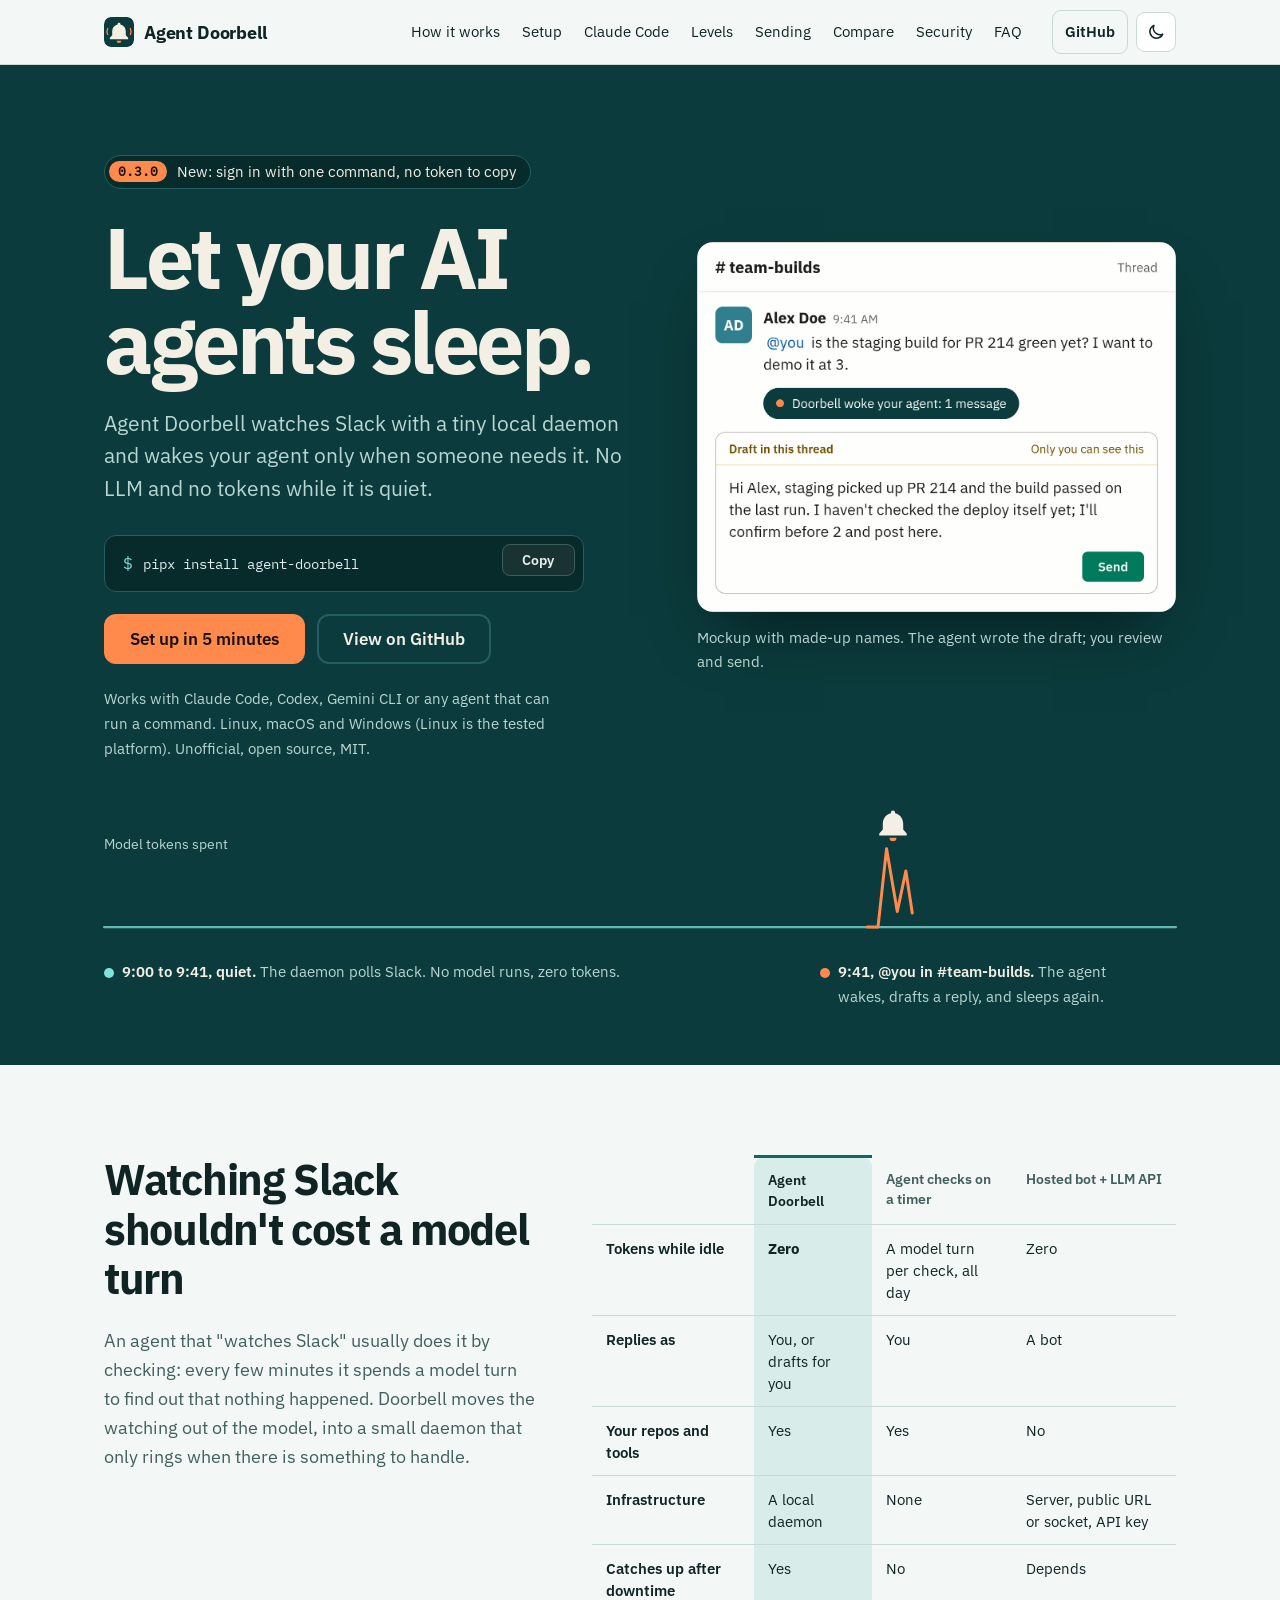
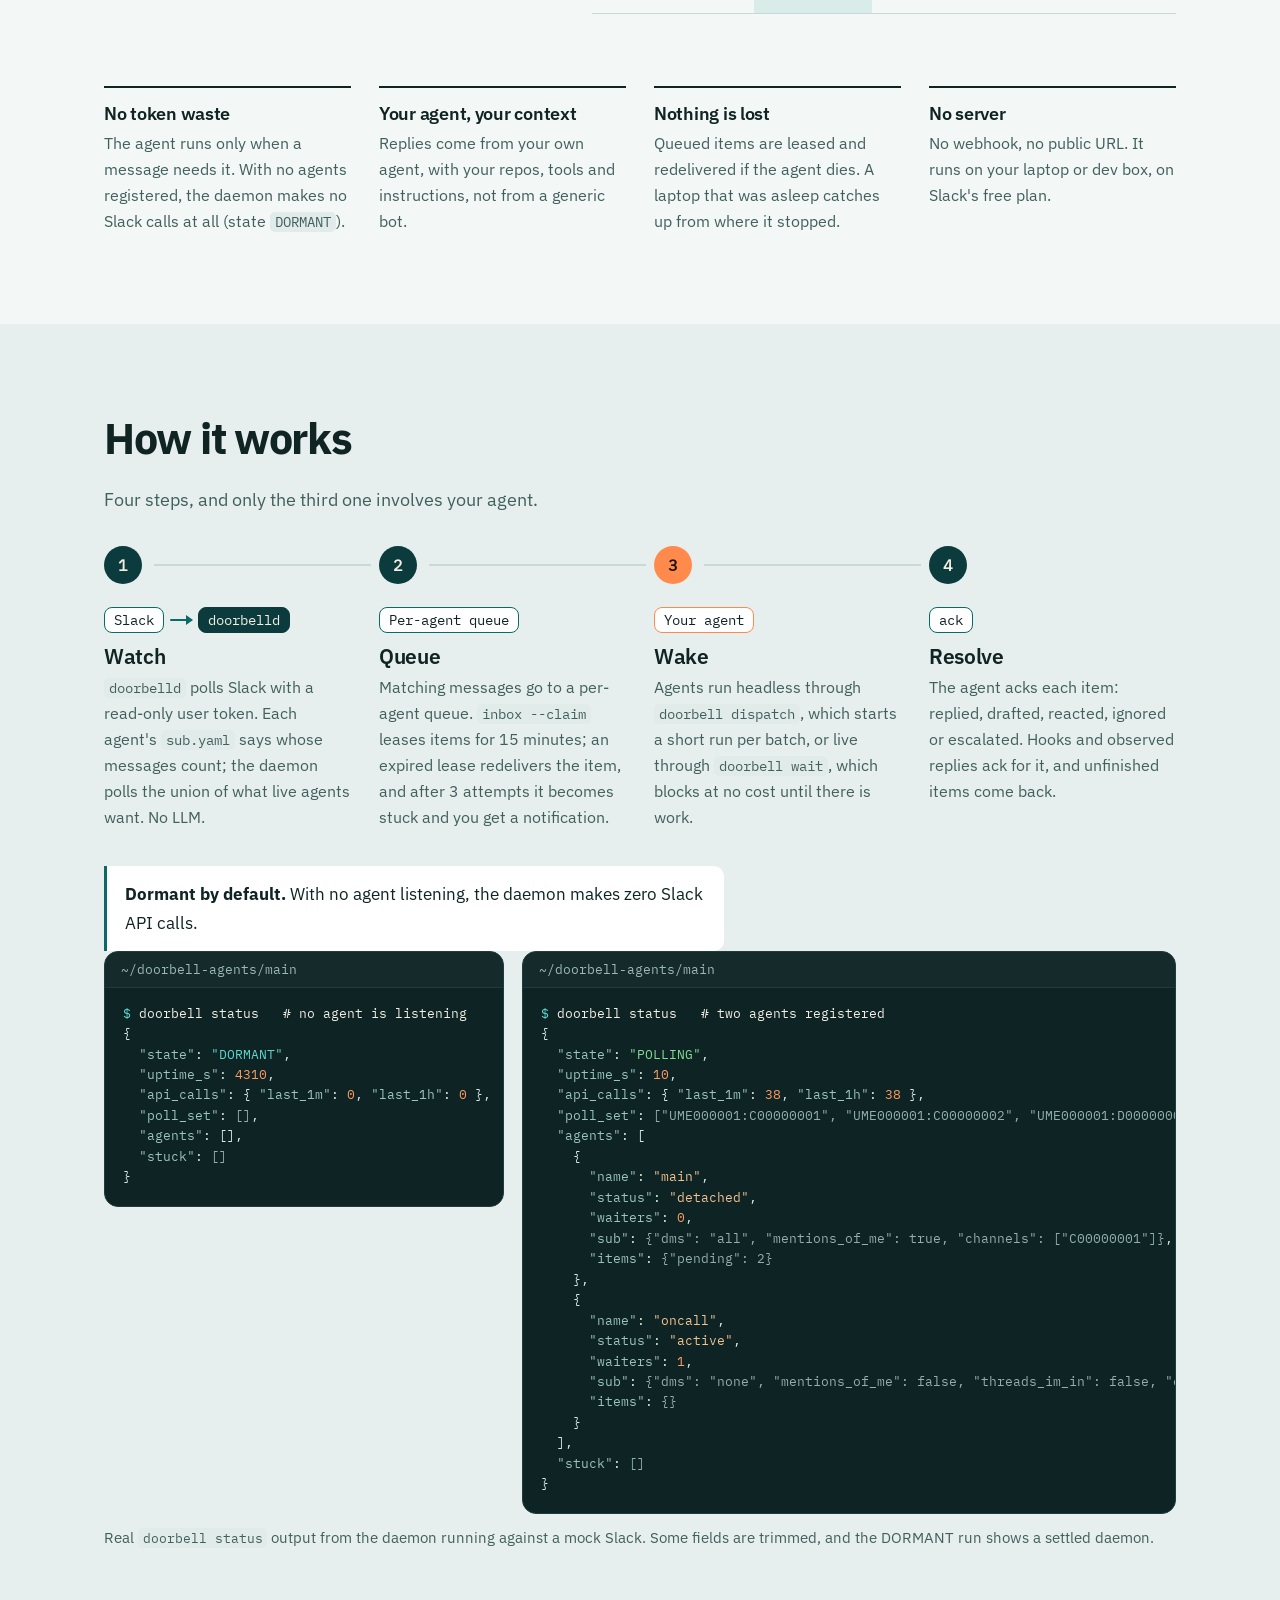
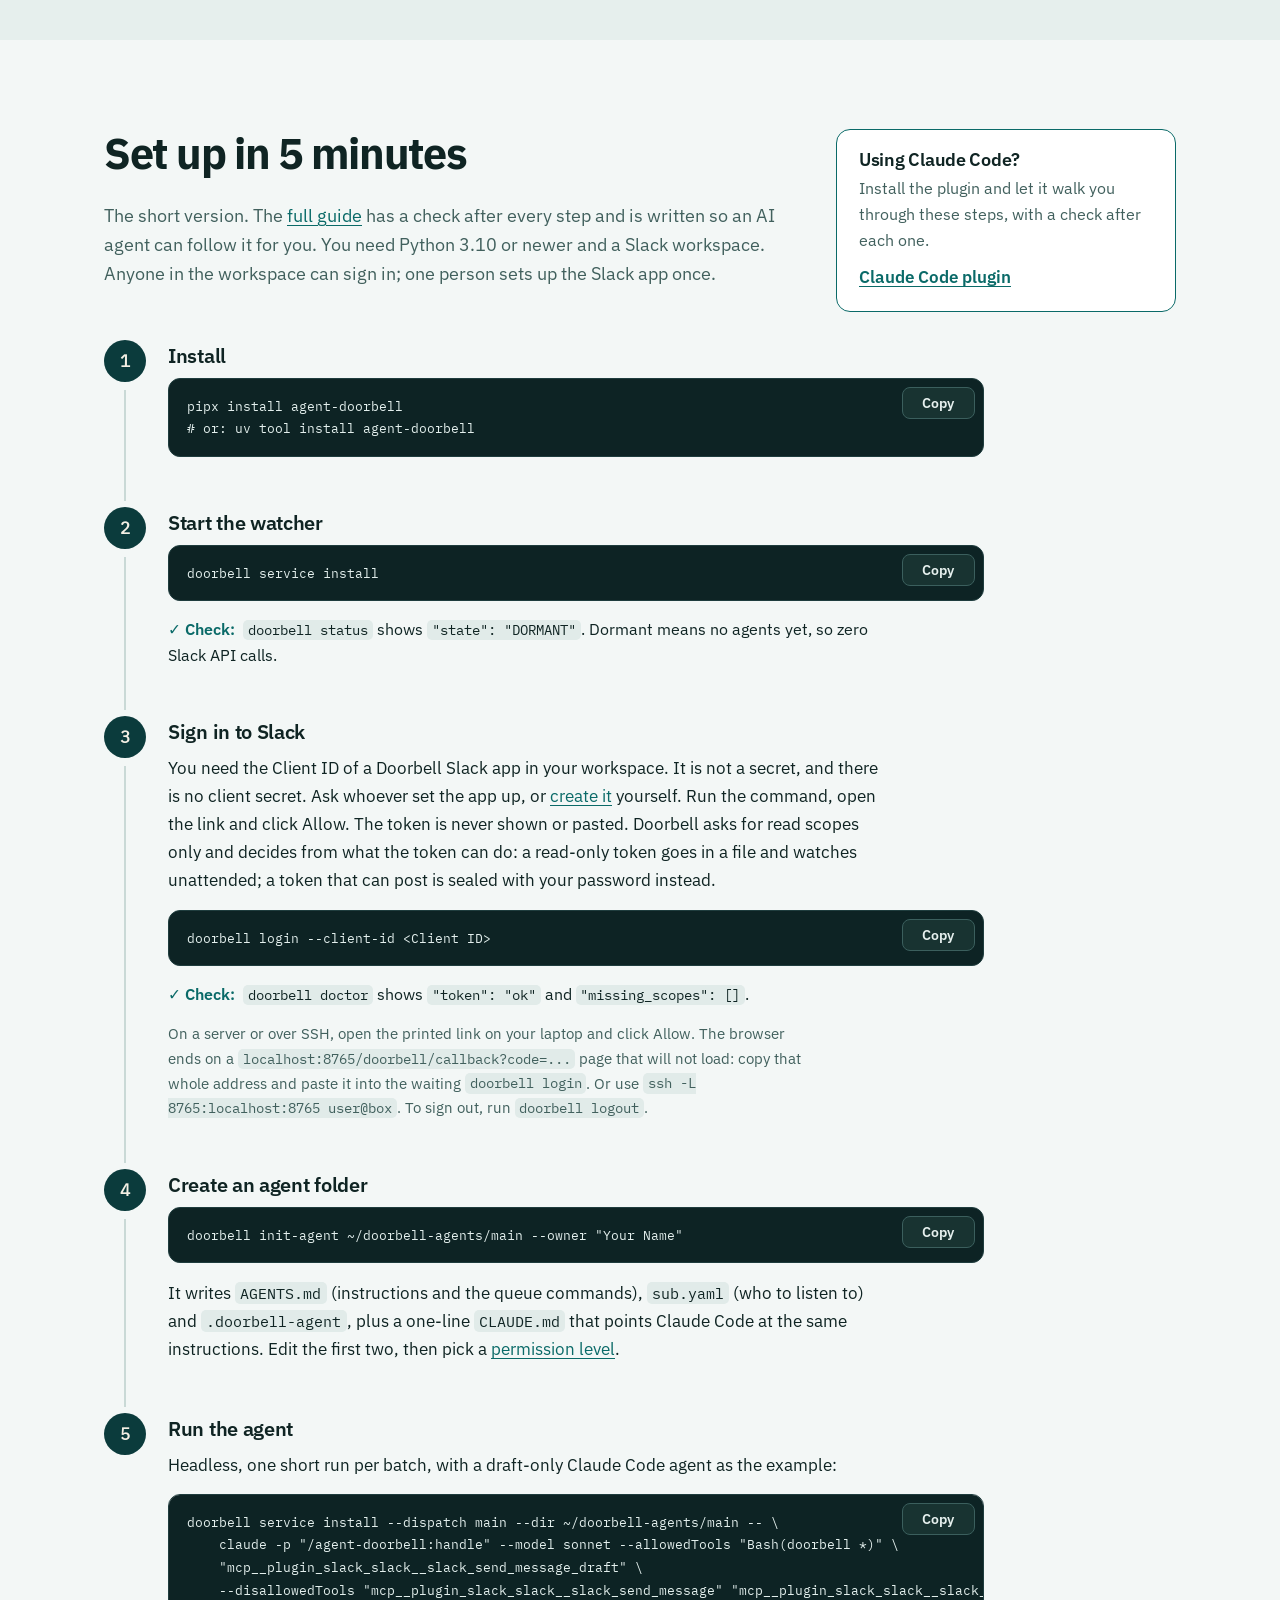
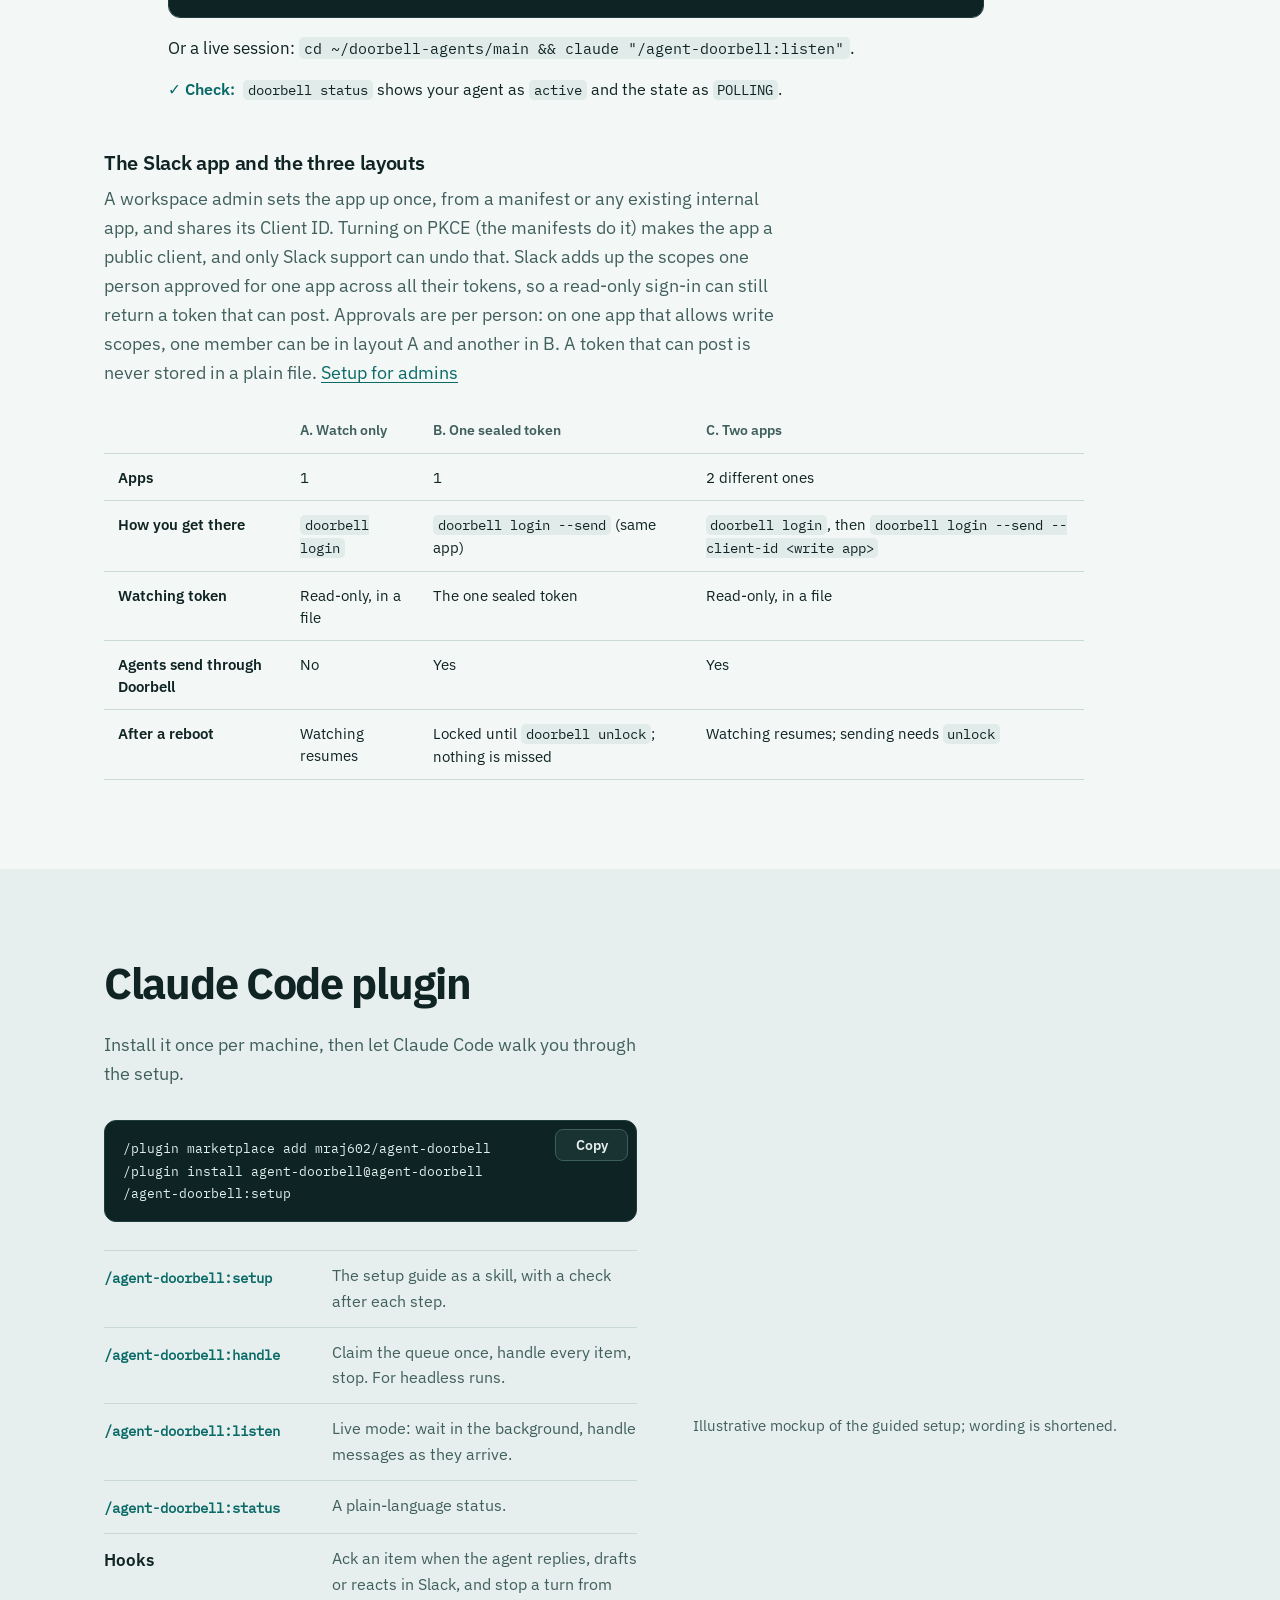
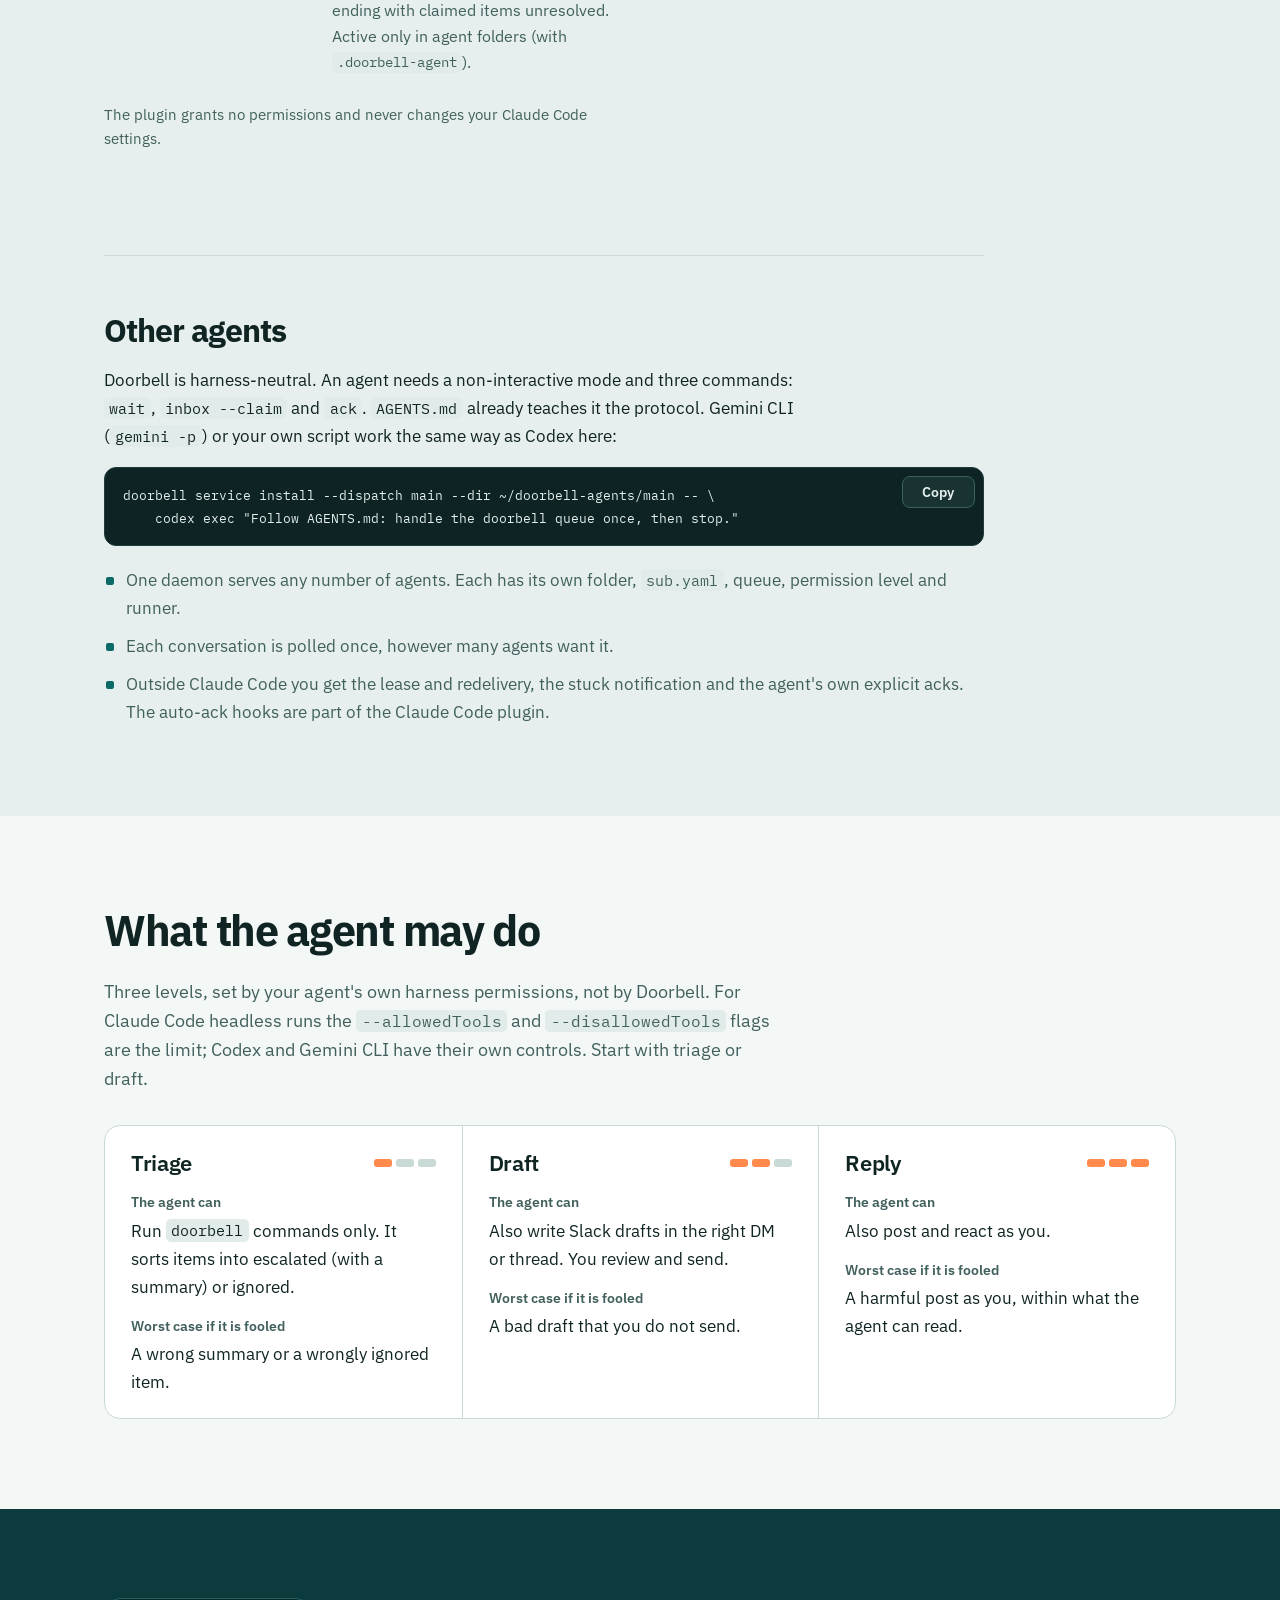
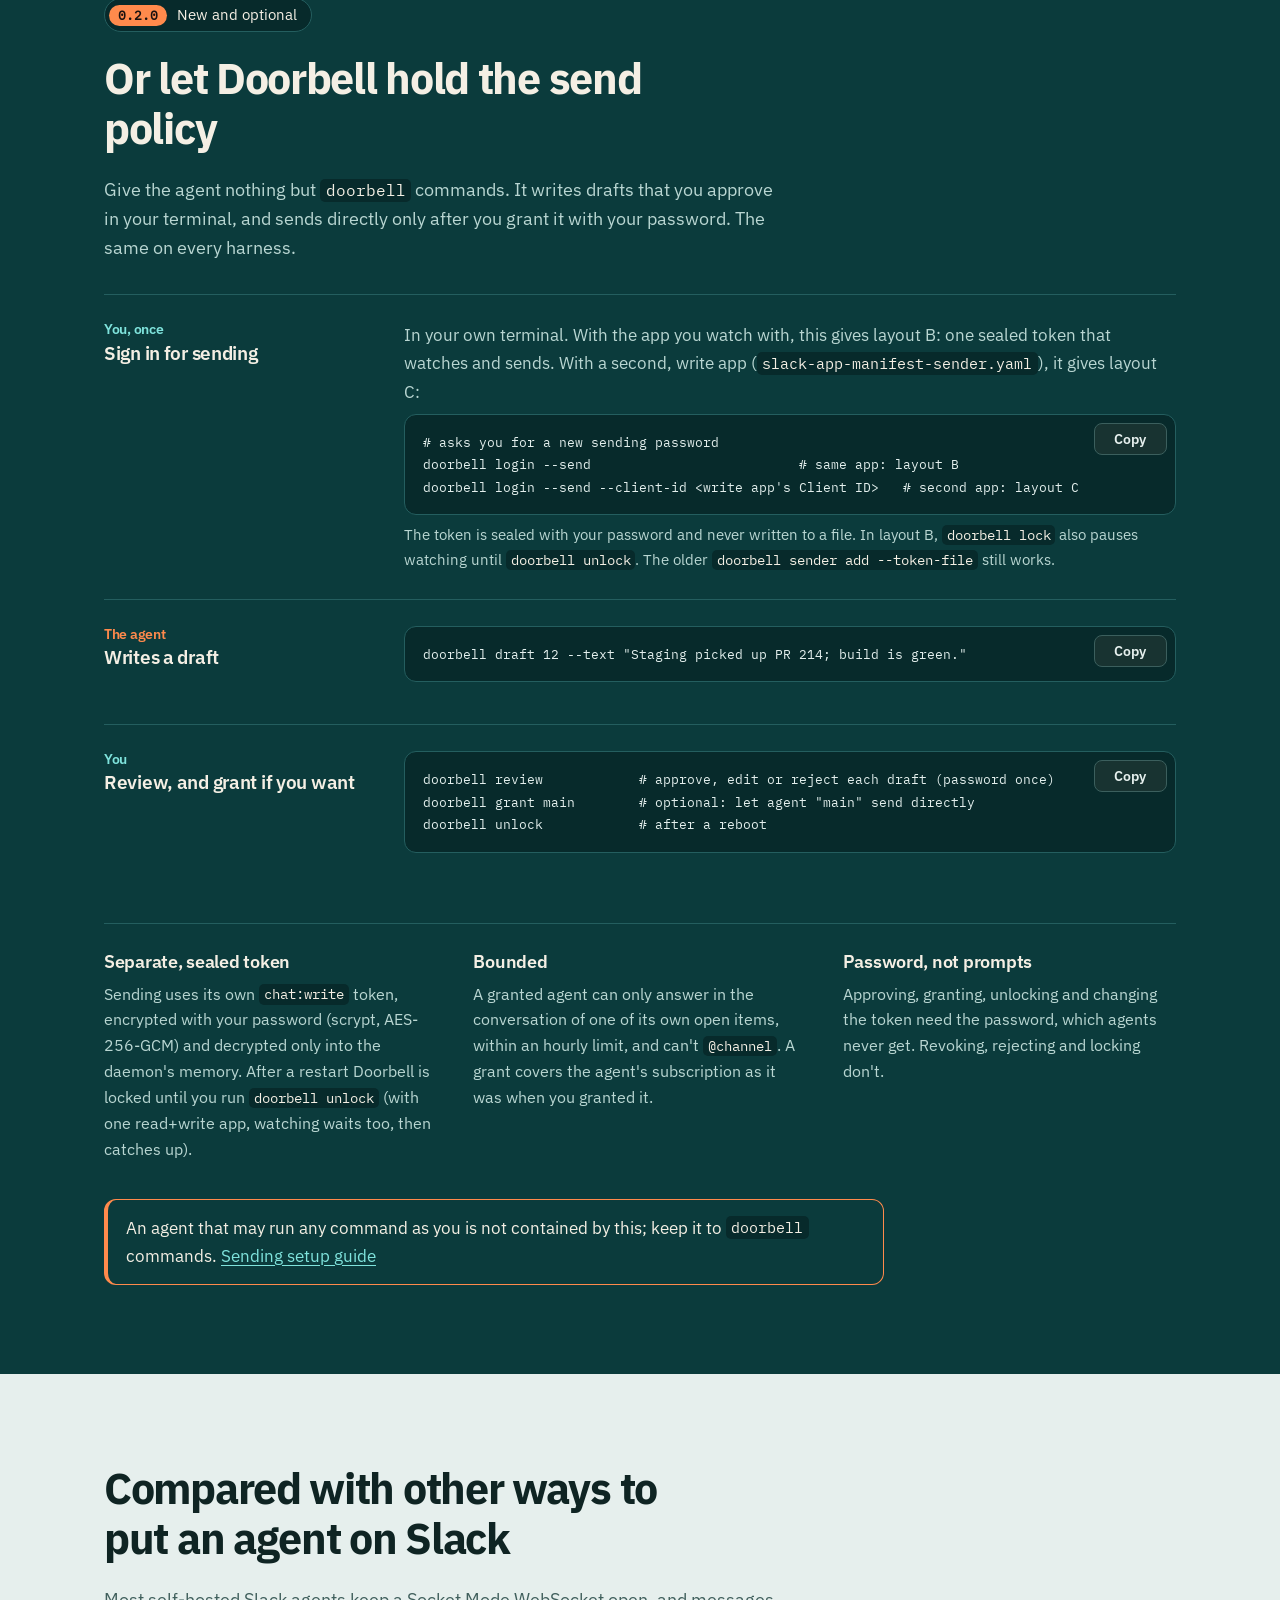
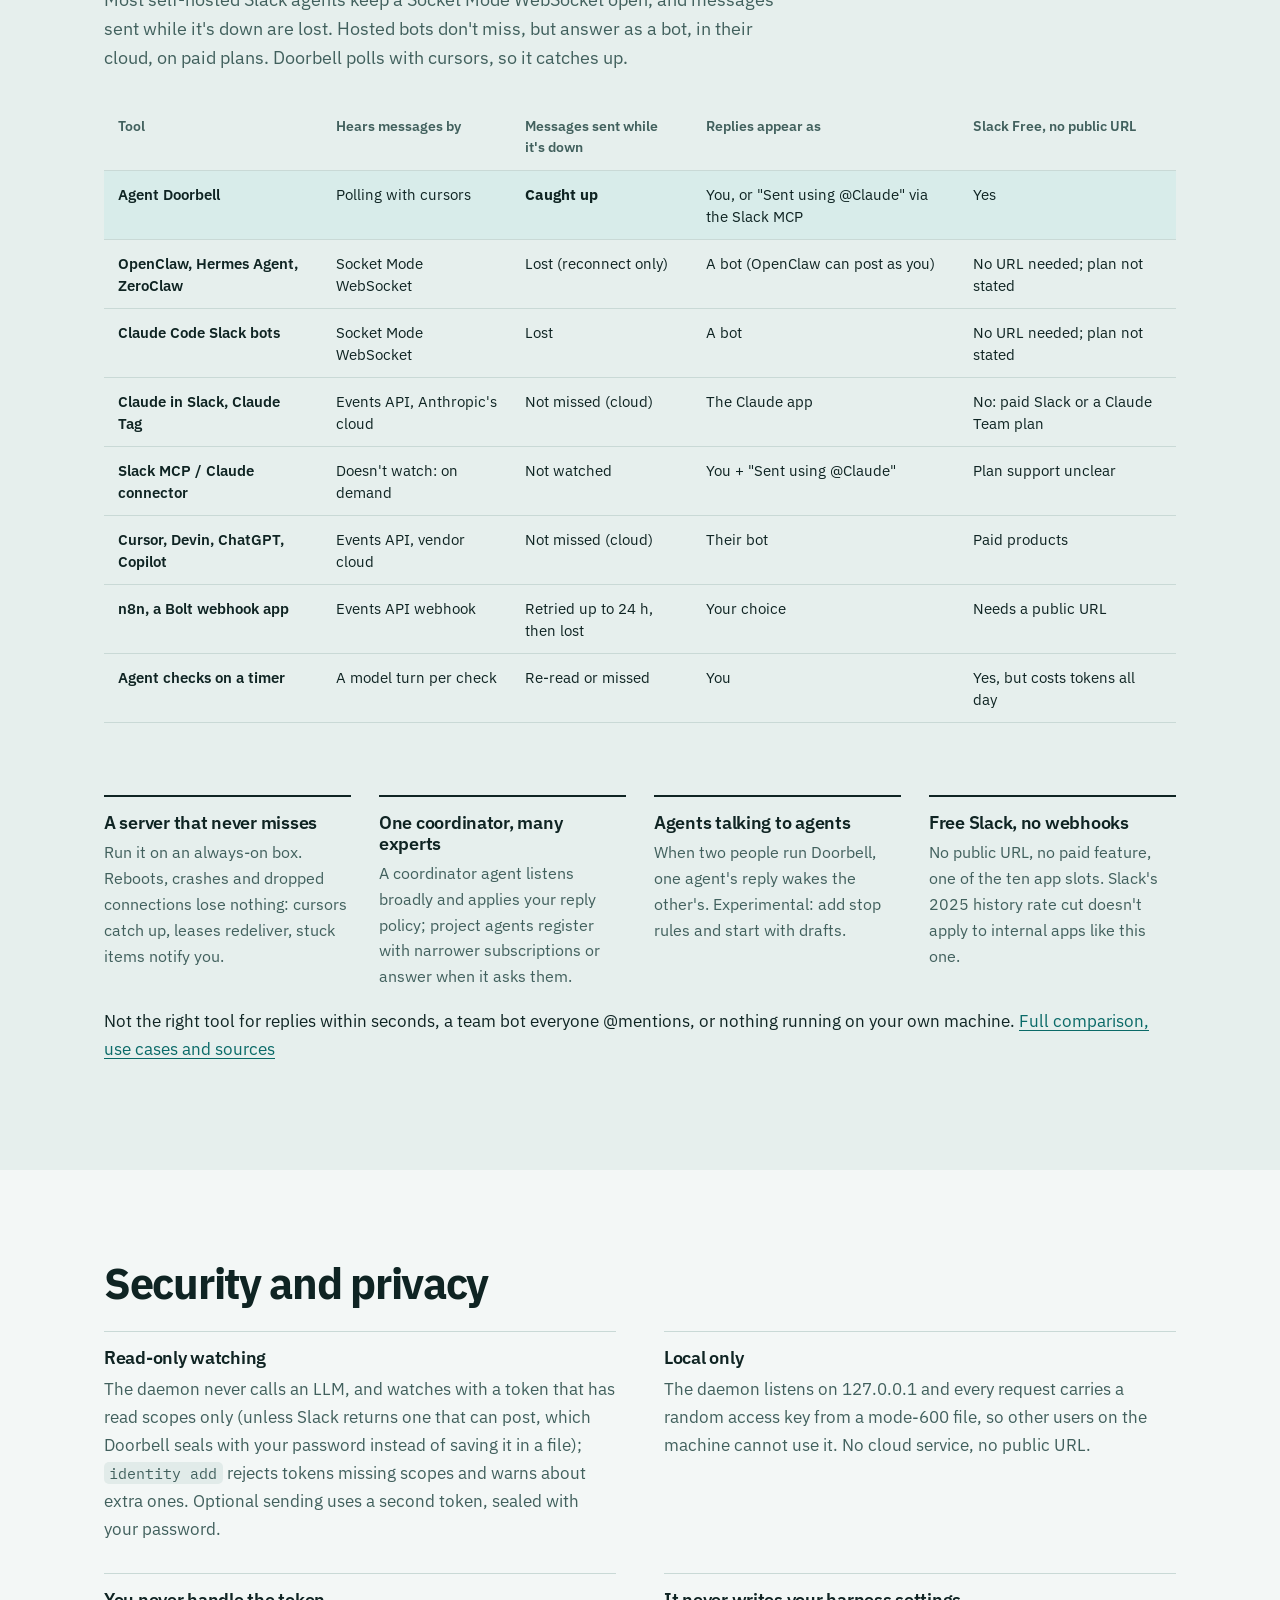
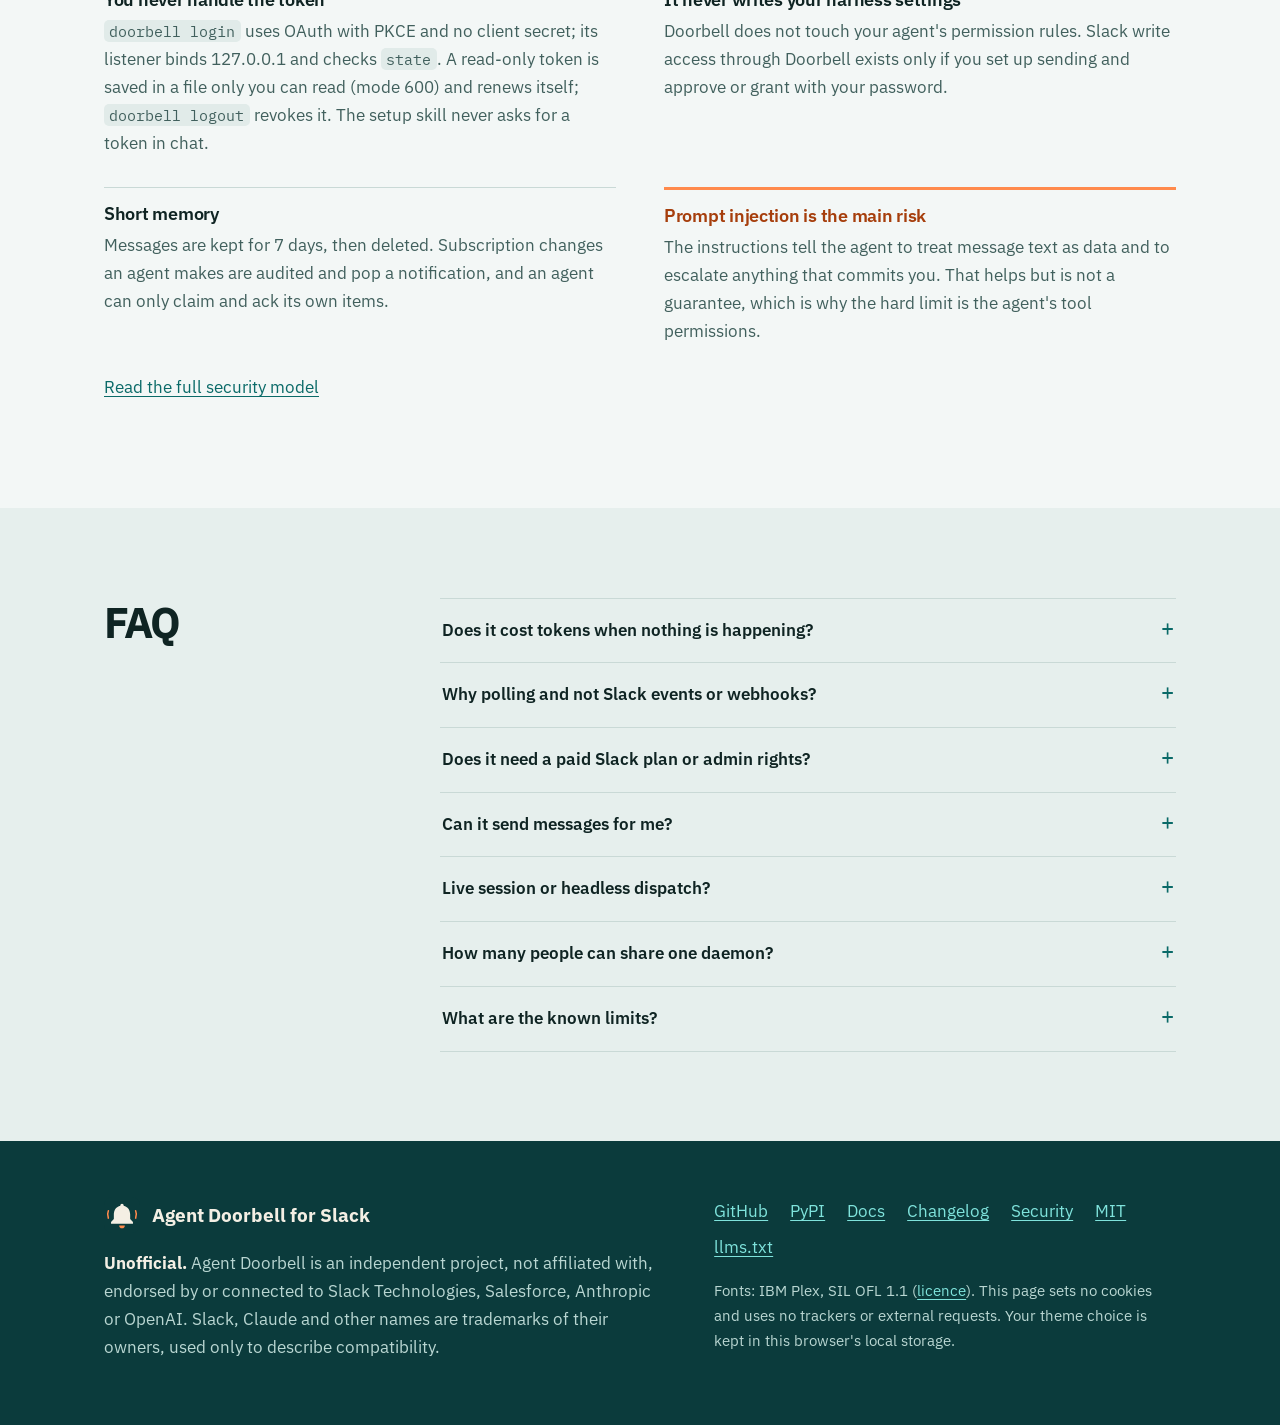
==== commit e7f94334: "Docs: automatic layouts, scope accumulation, logout, SSH sign-in (0.3.0) Signed-off-by: Mayank Raj <" ====
--- a/site/index.html
+++ b/site/index.html
@@ -64,7 +64,7 @@
     <section class="hero" id="top" aria-labelledby="hero-h">
       <div class="wrap hero-grid">
         <div class="hero-copy">
-          <p class="news"><a href="#sending"><span class="ver">0.2.0</span> New: agents can send through Doorbell, with your approval</a></p>
+          <p class="news"><a href="#setup"><span class="ver">0.3.0</span> New: sign in with one command, no token to copy</a></p>
           <h1 id="hero-h">Let your AI agents sleep.</h1>
           <p class="lead">Agent Doorbell watches Slack with a tiny local daemon and wakes your agent only when someone needs it. No LLM and no tokens while it is quiet.</p>
           <div class="code code-hero">
@@ -238,13 +238,13 @@
           </li>
           <li>
             <h3>Sign in to Slack</h3>
-            <p>You need the Client ID of a Doorbell Slack app in your workspace. It is not a secret, and there is no client secret. Ask whoever set the app up, or <a href="#layouts">create it</a> yourself. Run the command, open the link and click Allow. The token is never shown or pasted.</p>
+            <p>You need the Client ID of a Doorbell Slack app in your workspace. It is not a secret, and there is no client secret. Ask whoever set the app up, or <a href="#layouts">create it</a> yourself. Run the command, open the link and click Allow. The token is never shown or pasted. Doorbell asks for read scopes only and decides from what the token can do: a read-only token goes in a file and watches unattended; a token that can post is sealed with your password instead.</p>
             <div class="code">
               <pre><code id="cmd-login">doorbell login --client-id &lt;Client ID&gt;</code></pre>
               <button type="button" class="copy" data-copy="cmd-login" aria-label="Copy login command">Copy</button>
             </div>
             <p class="check"><strong>Check:</strong> <code>doorbell doctor</code> shows <code>"token": "ok"</code> and <code>"missing_scopes": []</code>.</p>
-            <p class="fine">On a server or over SSH, add <code>--no-browser</code> and open the link through <code>ssh -L 8765:localhost:8765 user@box</code>.</p>
+            <p class="fine">On a server or over SSH, open the printed link on your laptop and click Allow. The browser ends on a <code>localhost:8765/doorbell/callback?code=...</code> page that will not load: copy that whole address and paste it into the waiting <code>doorbell login</code>. Or use <code>ssh -L 8765:localhost:8765 user@box</code>. To sign out, run <code>doorbell logout</code>.</p>
           </li>
           <li>
             <h3>Create an agent folder</h3>
@@ -269,15 +269,16 @@
           </li>
         </ol>
         <div class="layouts" id="layouts">
-          <h3>Three ways to set up the Slack app</h3>
-          <p class="sub">A workspace admin creates the app once from a manifest and shares its Client ID. Turning on PKCE (the manifests do it) makes the app a public client, and only Slack support can undo that. A token that can post is never stored in a plain file. <a href="https://github.com/mraj602/agent-doorbell/blob/main/docs/ORG-SETUP.md">Setup for admins</a></p>
-          <div class="tscroll" role="region" aria-label="App layouts" tabindex="0">
+          <h3>The Slack app and the three layouts</h3>
+          <p class="sub">A workspace admin sets the app up once, from a manifest or any existing internal app, and shares its Client ID. Turning on PKCE (the manifests do it) makes the app a public client, and only Slack support can undo that. Slack adds up the scopes one person approved for one app across all their tokens, so a read-only sign-in can still return a token that can post. Approvals are per person: on one app that allows write scopes, one member can be in layout A and another in B. A token that can post is never stored in a plain file. <a href="https://github.com/mraj602/agent-doorbell/blob/main/docs/ORG-SETUP.md">Setup for admins</a></p>
+          <div class="tscroll" role="region" aria-label="Layouts" tabindex="0">
             <table class="tbl compare">
-              <caption class="vh">The three Slack app layouts for Agent Doorbell</caption>
-              <thead><tr><td></td><th scope="col">A. One read-only app</th><th scope="col">B. One read+write app</th><th scope="col">C. Two apps</th></tr></thead>
+              <caption class="vh">The three layouts of Agent Doorbell</caption>
+              <thead><tr><td></td><th scope="col">A. Watch only</th><th scope="col">B. One sealed token</th><th scope="col">C. Two apps</th></tr></thead>
               <tbody>
-                <tr><th scope="row">Manifest</th><td><code>slack-app-manifest.yaml</code></td><td><code>slack-app-manifest-readwrite.yaml</code></td><td>A, plus <code>slack-app-manifest-sender.yaml</code></td></tr>
-                <tr><th scope="row">Login</th><td><code>doorbell login</code></td><td><code>doorbell login --for both</code></td><td><code>doorbell login</code>, then <code>doorbell login --for send</code></td></tr>
+                <tr><th scope="row">Apps</th><td>1</td><td>1</td><td>2 different ones</td></tr>
+                <tr><th scope="row">How you get there</th><td><code>doorbell login</code></td><td><code>doorbell login --send</code> (same app)</td><td><code>doorbell login</code>, then <code>doorbell login --send --client-id &lt;write app&gt;</code></td></tr>
+                <tr><th scope="row">Watching token</th><td>Read-only, in a file</td><td>The one sealed token</td><td>Read-only, in a file</td></tr>
                 <tr><th scope="row">Agents send through Doorbell</th><td>No</td><td>Yes</td><td>Yes</td></tr>
                 <tr><th scope="row">After a reboot</th><td>Watching resumes</td><td>Locked until <code>doorbell unlock</code>; nothing is missed</td><td>Watching resumes; sending needs <code>unlock</code></td></tr>
               </tbody>
@@ -369,13 +370,14 @@
         <ol class="relay">
           <li>
             <h3><span class="who">You, once</span> Sign in for sending</h3>
-            <p>With a write app (layout C, <code>slack-app-manifest-sender.yaml</code>), in your own terminal. With one read+write app (layout B), use <code>doorbell login --for both</code> instead:</p>
+            <p>In your own terminal. With the app you watch with, this gives layout B: one sealed token that watches and sends. With a second, write app (<code>slack-app-manifest-sender.yaml</code>), it gives layout C:</p>
             <div class="code">
               <pre><code id="cmd-send-add"># asks you for a new sending password
-doorbell login --for send --client-id &lt;write app's Client ID&gt;</code></pre>
-              <button type="button" class="copy" data-copy="cmd-send-add" aria-label="Copy sender add command">Copy</button>
-            </div>
-            <p class="fine">The token is sealed with your password and never written to a file. The older <code>doorbell sender add --token-file</code> still works.</p>
+doorbell login --send                          # same app: layout B
+doorbell login --send --client-id &lt;write app's Client ID&gt;   # second app: layout C</code></pre>
+              <button type="button" class="copy" data-copy="cmd-send-add" aria-label="Copy sending login command">Copy</button>
+            </div>
+            <p class="fine">The token is sealed with your password and never written to a file. In layout B, <code>doorbell lock</code> also pauses watching until <code>doorbell unlock</code>. The older <code>doorbell sender add --token-file</code> still works.</p>
           </li>
           <li>
             <h3><span class="who">The agent</span> Writes a draft</h3>
@@ -437,9 +439,9 @@
       <div class="wrap">
         <h2 id="privacy-h">Security and privacy</h2>
         <ul class="sec-list">
-          <li><h3>Read-only watching</h3><p>The daemon never calls an LLM, and watches with a token that has read scopes only (unless you chose the single read+write app, where the token is sealed); <code>identity add</code> rejects tokens missing scopes and warns about extra ones. Optional sending uses a second token, sealed with your password.</p></li>
+          <li><h3>Read-only watching</h3><p>The daemon never calls an LLM, and watches with a token that has read scopes only (unless Slack returns one that can post, which Doorbell seals with your password instead of saving it in a file); <code>identity add</code> rejects tokens missing scopes and warns about extra ones. Optional sending uses a second token, sealed with your password.</p></li>
           <li><h3>Local only</h3><p>The daemon listens on 127.0.0.1 and every request carries a random access key from a mode-600 file, so other users on the machine cannot use it. No cloud service, no public URL.</p></li>
-          <li><h3>You never handle the token</h3><p><code>doorbell login</code> uses OAuth with PKCE and no client secret; its listener binds 127.0.0.1 and checks <code>state</code>. A read-only token is saved in a file only you can read (mode 600). The setup skill never asks for a token in chat.</p></li>
+          <li><h3>You never handle the token</h3><p><code>doorbell login</code> uses OAuth with PKCE and no client secret; its listener binds 127.0.0.1 and checks <code>state</code>. A read-only token is saved in a file only you can read (mode 600) and renews itself; <code>doorbell logout</code> revokes it. The setup skill never asks for a token in chat.</p></li>
           <li><h3>It never writes your harness settings</h3><p>Doorbell does not touch your agent's permission rules. Slack write access through Doorbell exists only if you set up sending and approve or grant with your password.</p></li>
           <li><h3>Short memory</h3><p>Messages are kept for 7 days, then deleted. Subscription changes an agent makes are audited and pop a notification, and an agent can only claim and ack its own items.</p></li>
           <li class="main-risk"><h3>Prompt injection is the main risk</h3><p>The instructions tell the agent to treat message text as data and to escalate anything that commits you. That helps but is not a guarantee, which is why the hard limit is the agent's tool permissions.</p></li>
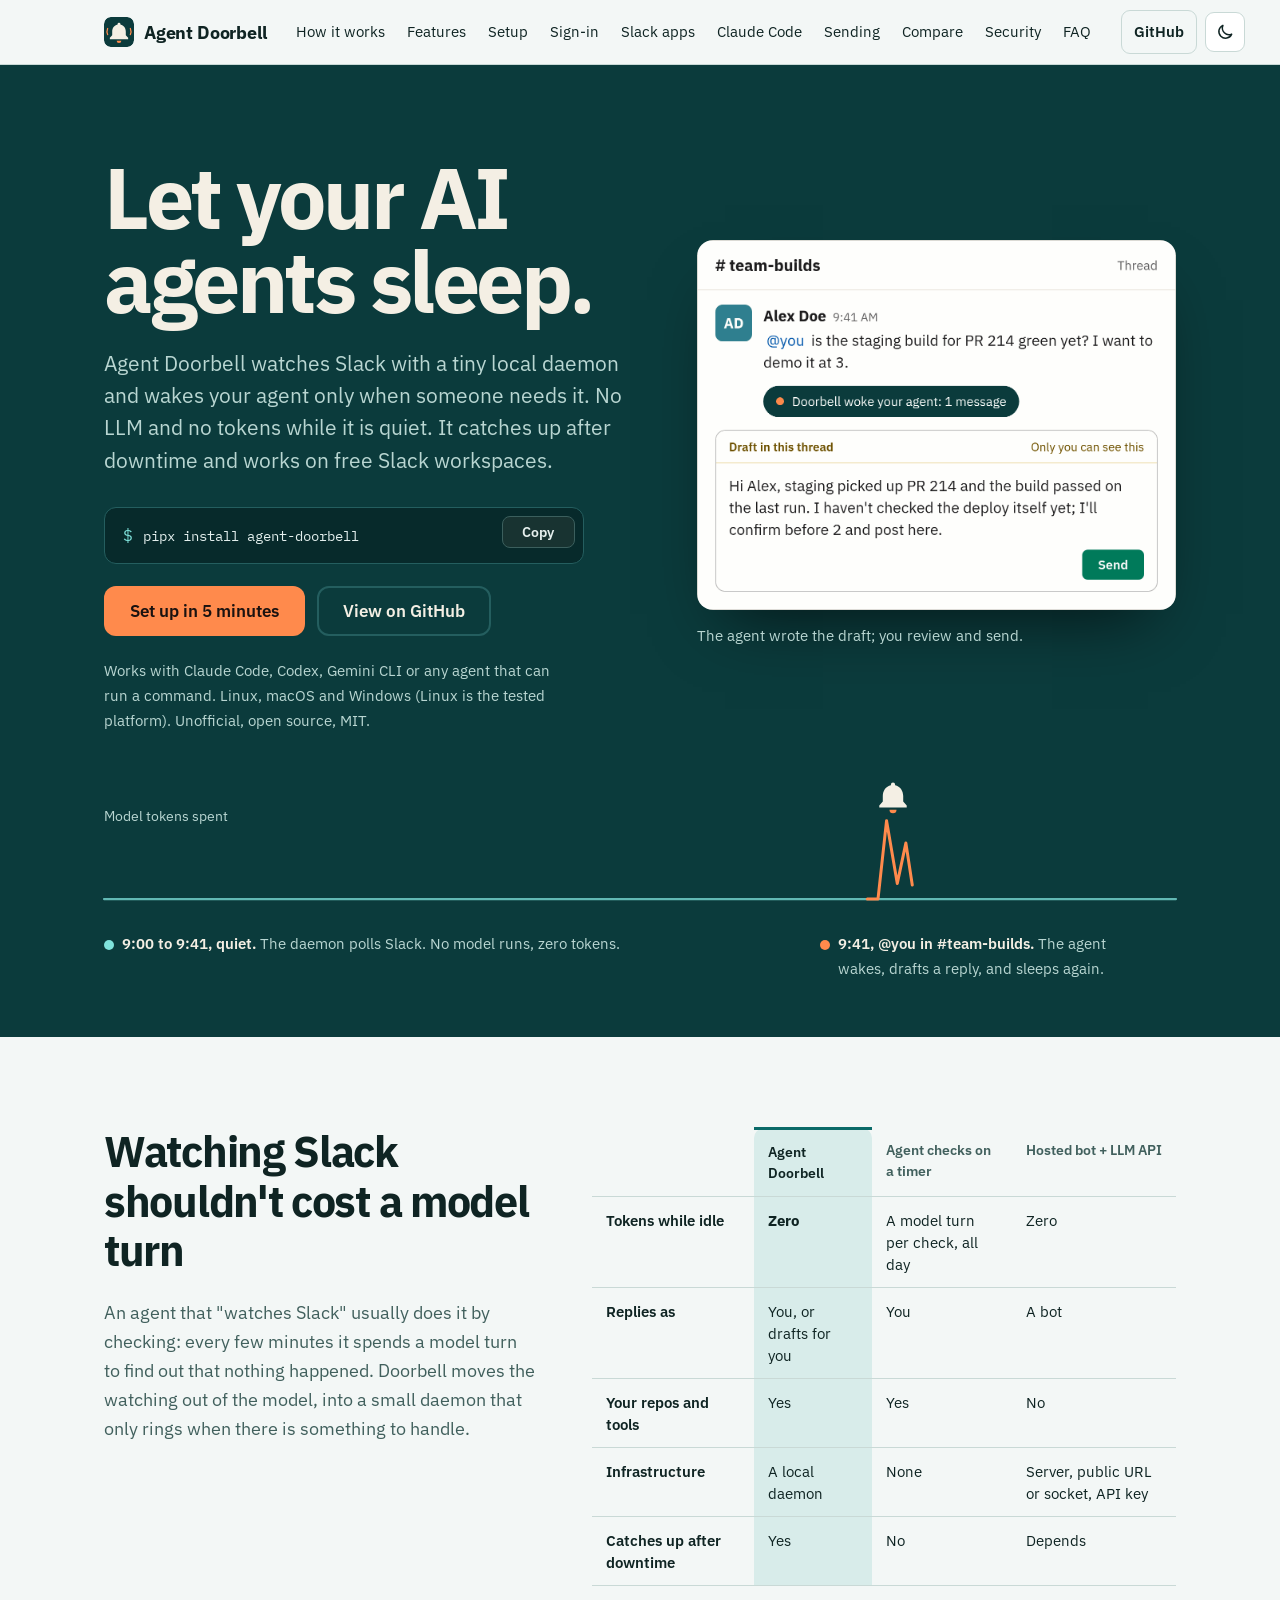
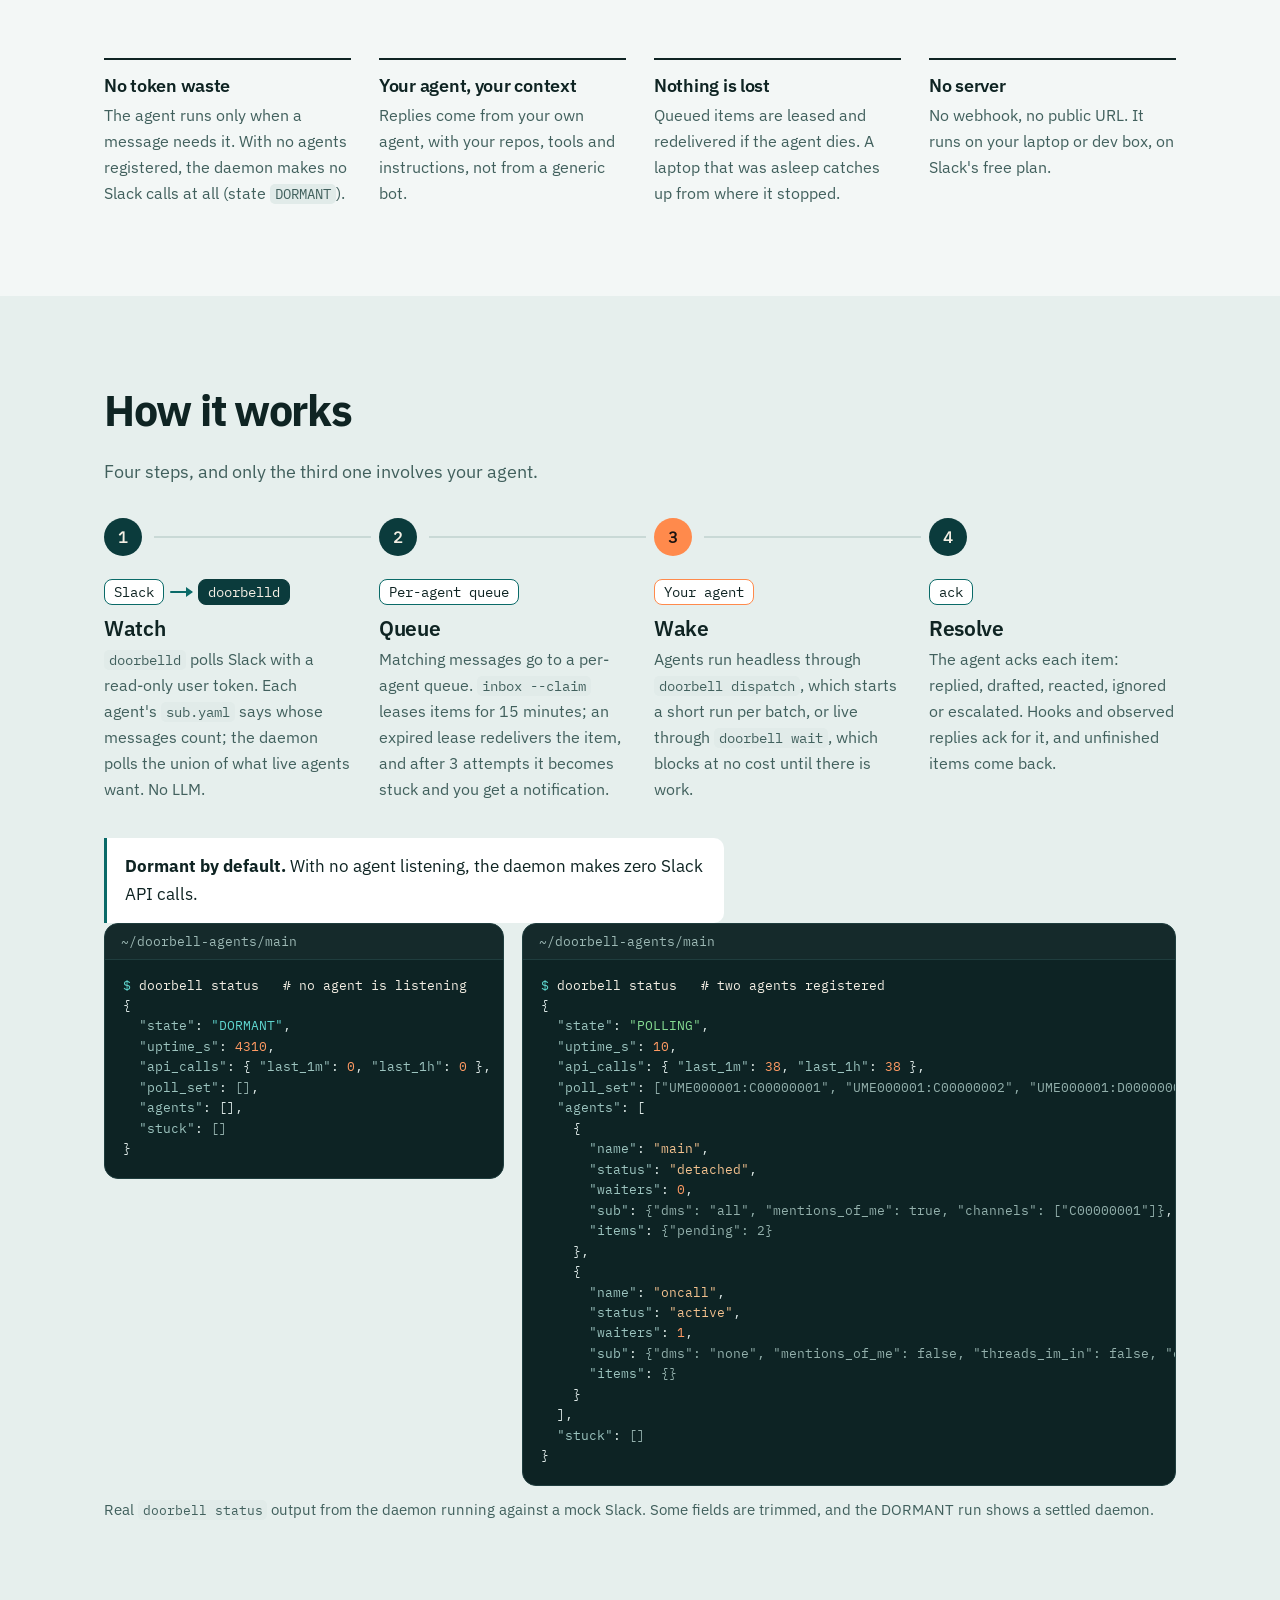
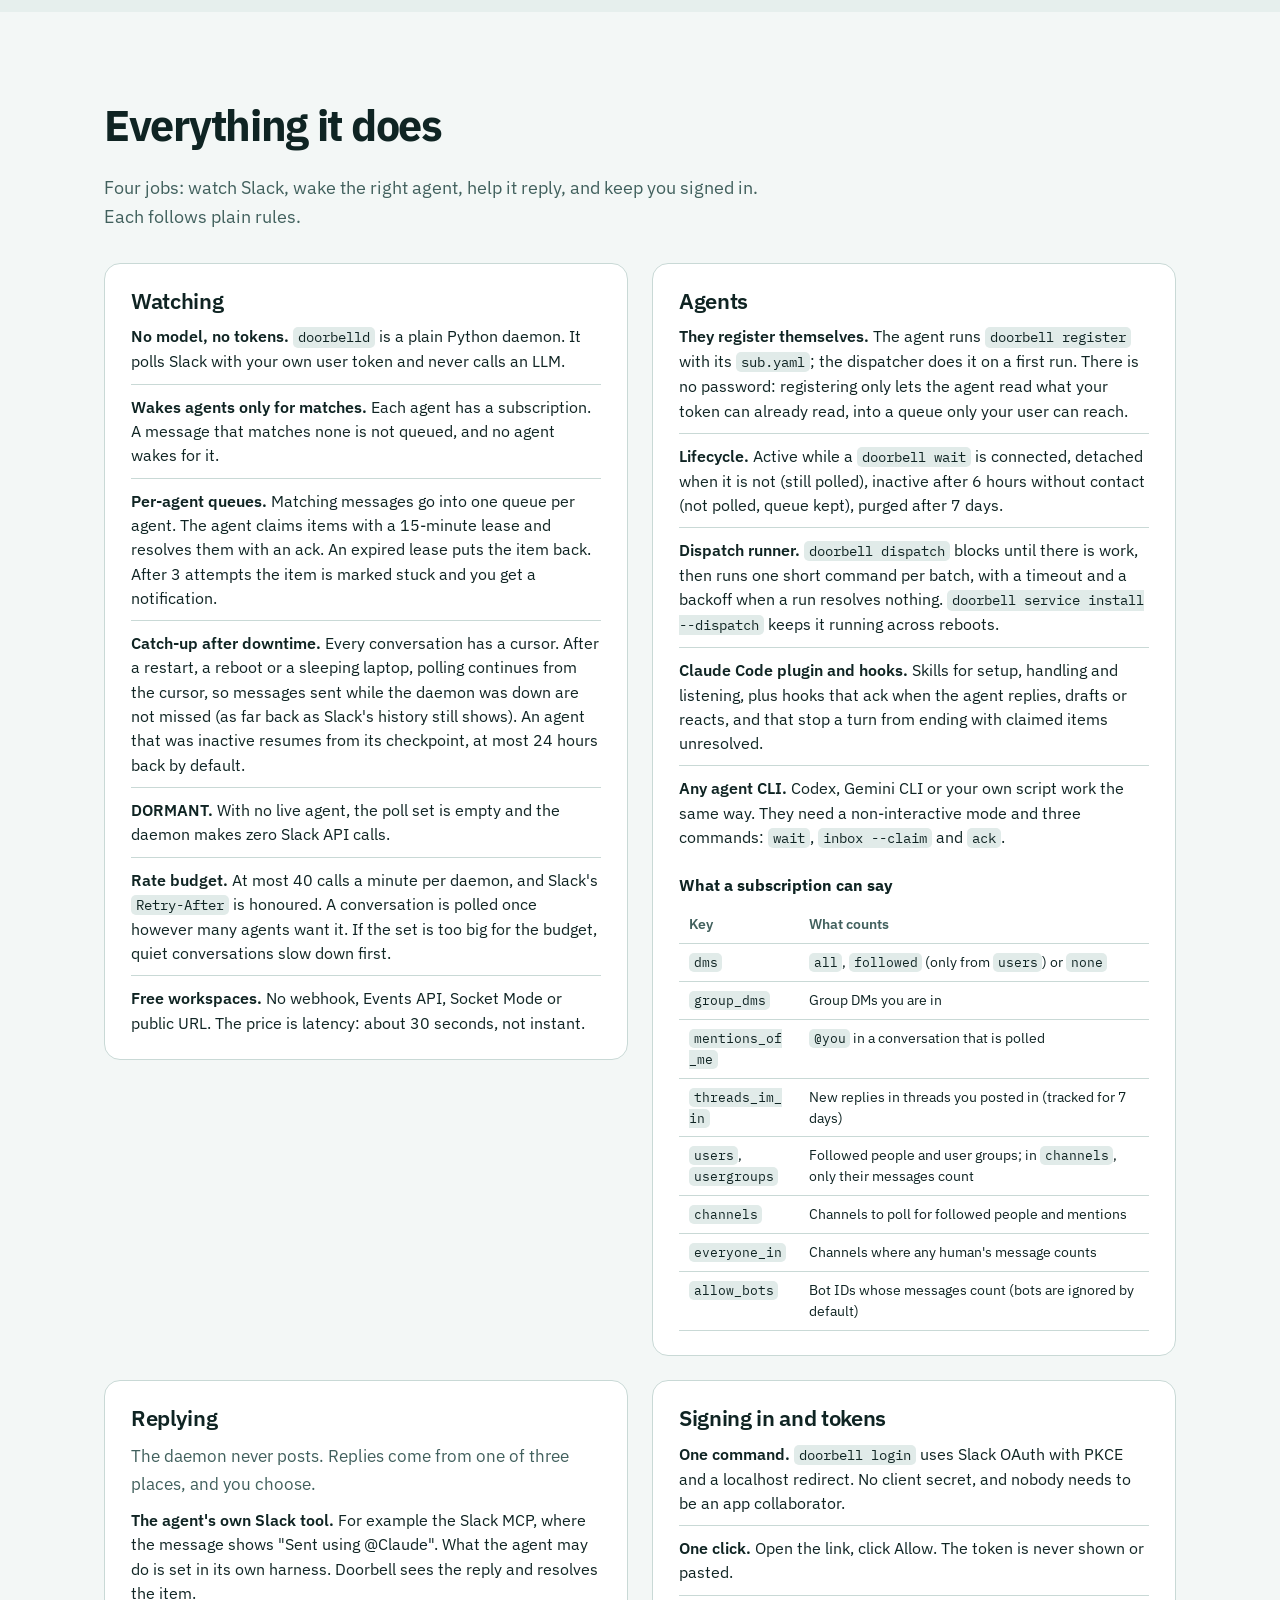
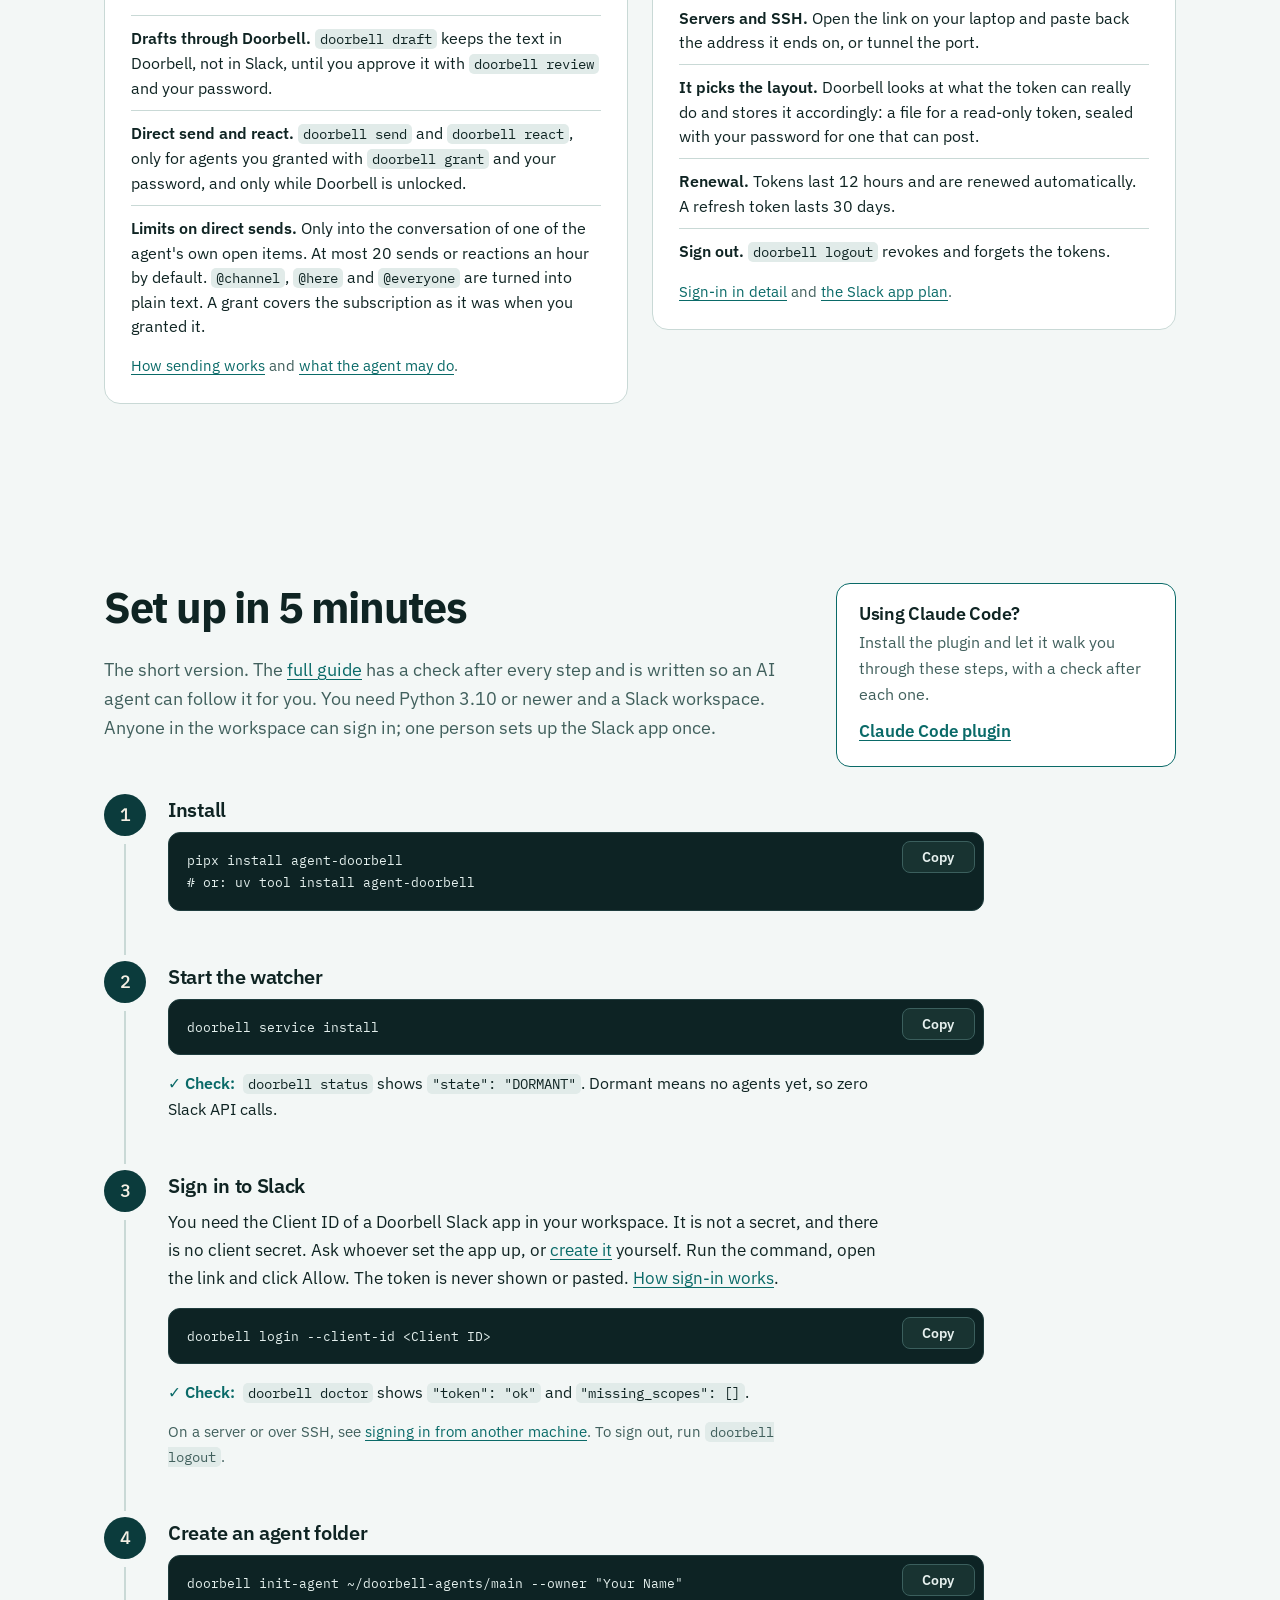
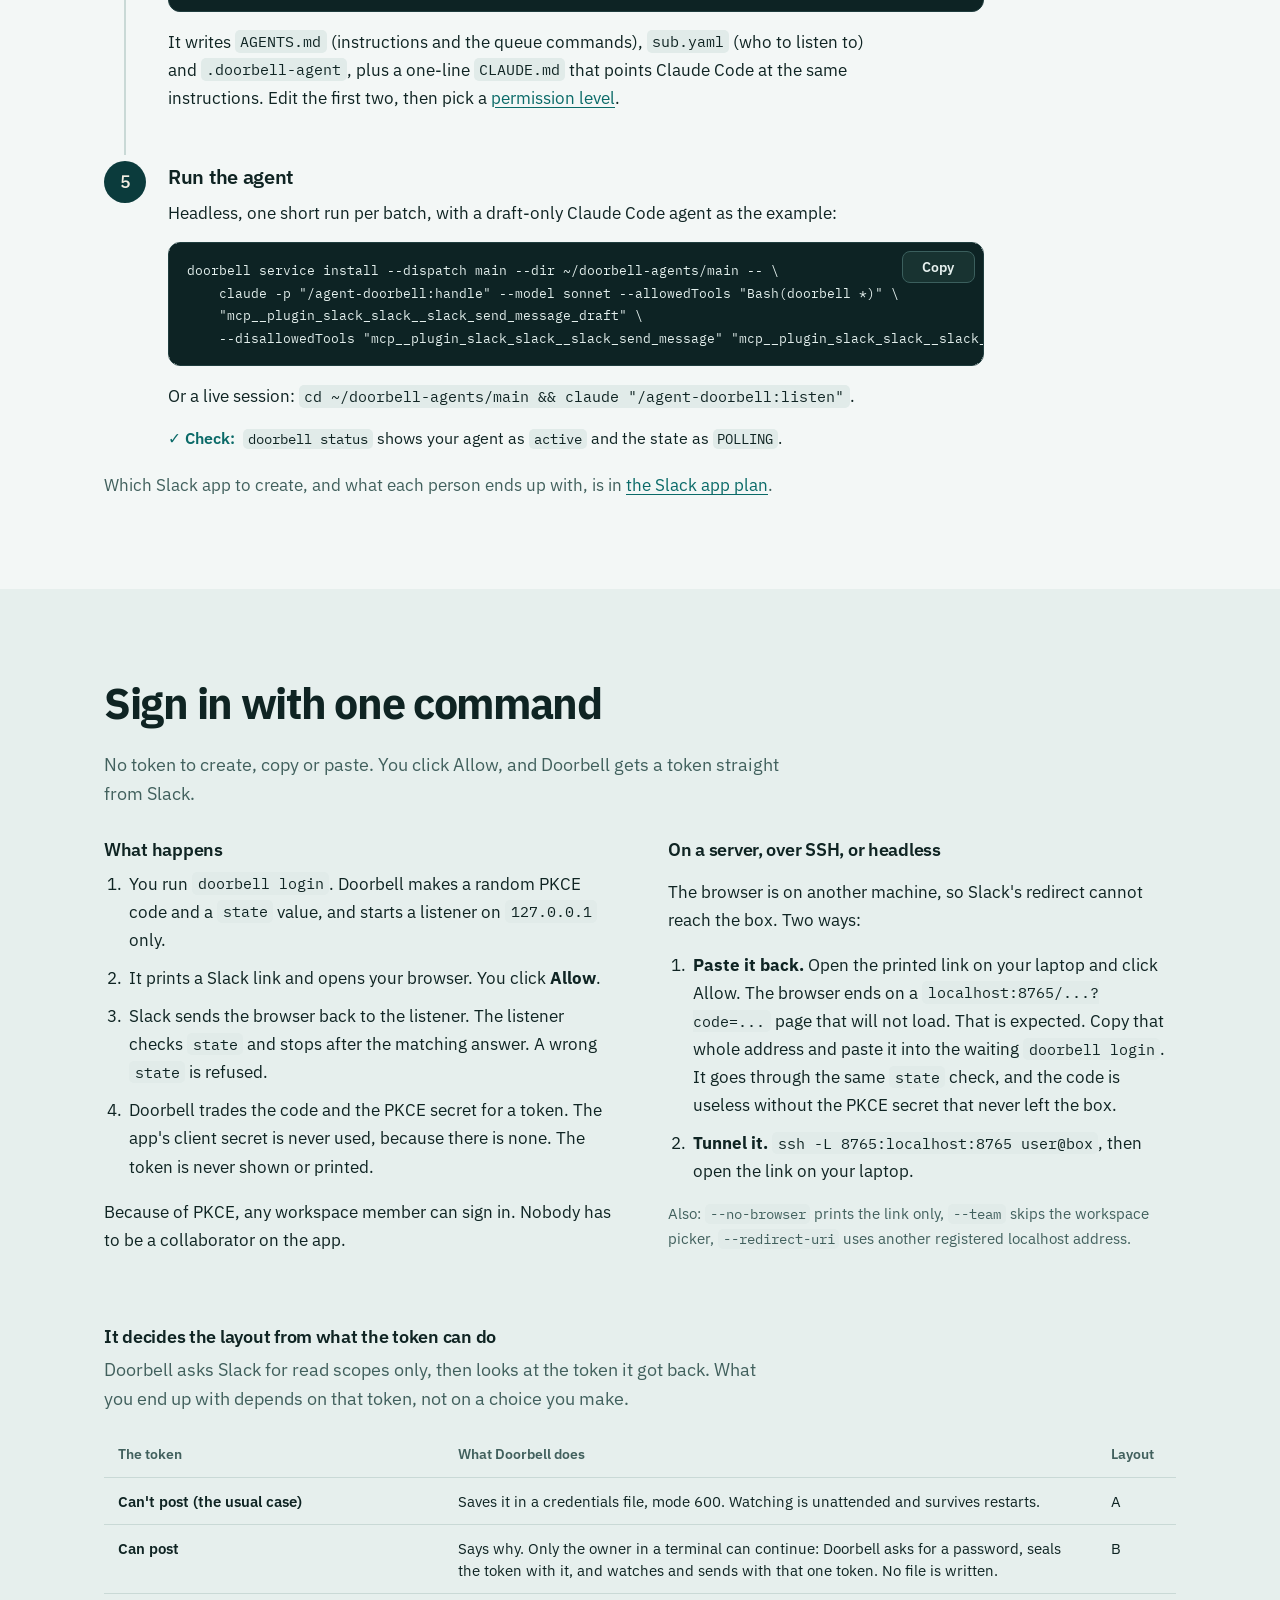
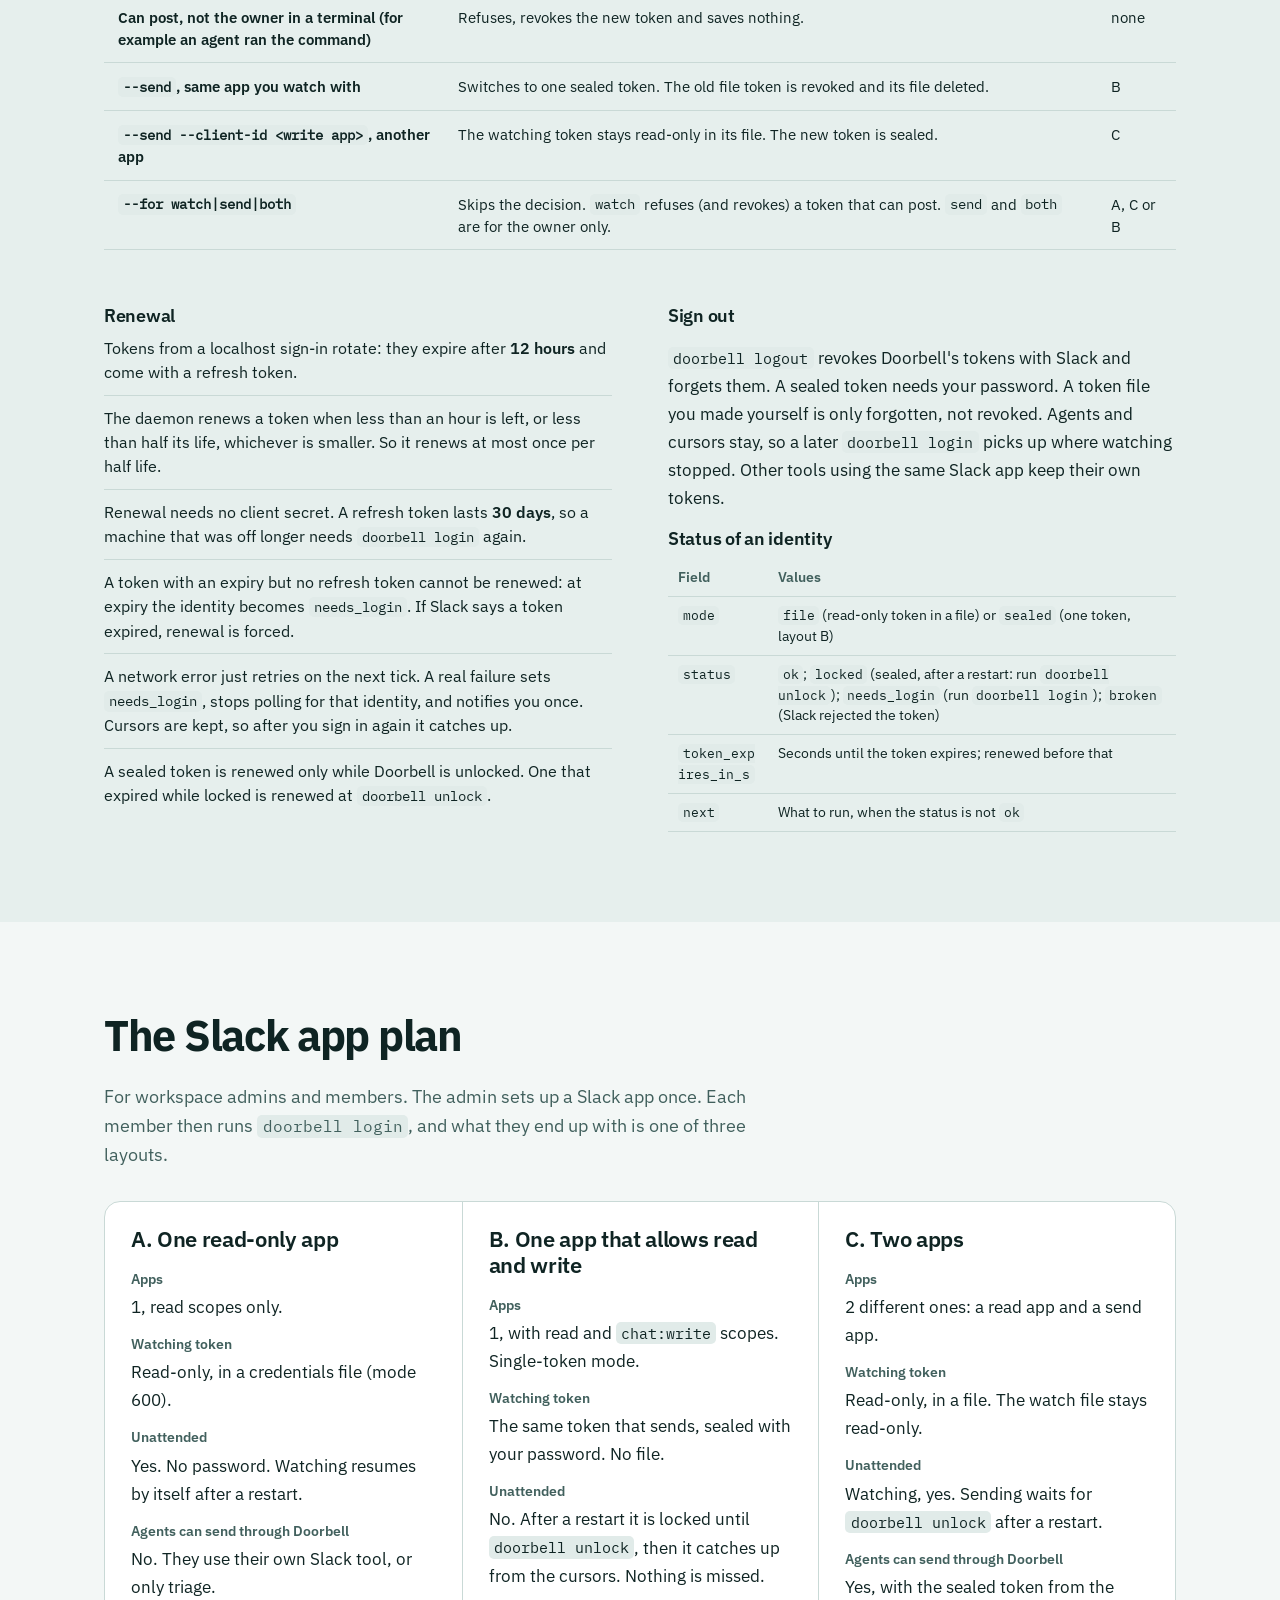
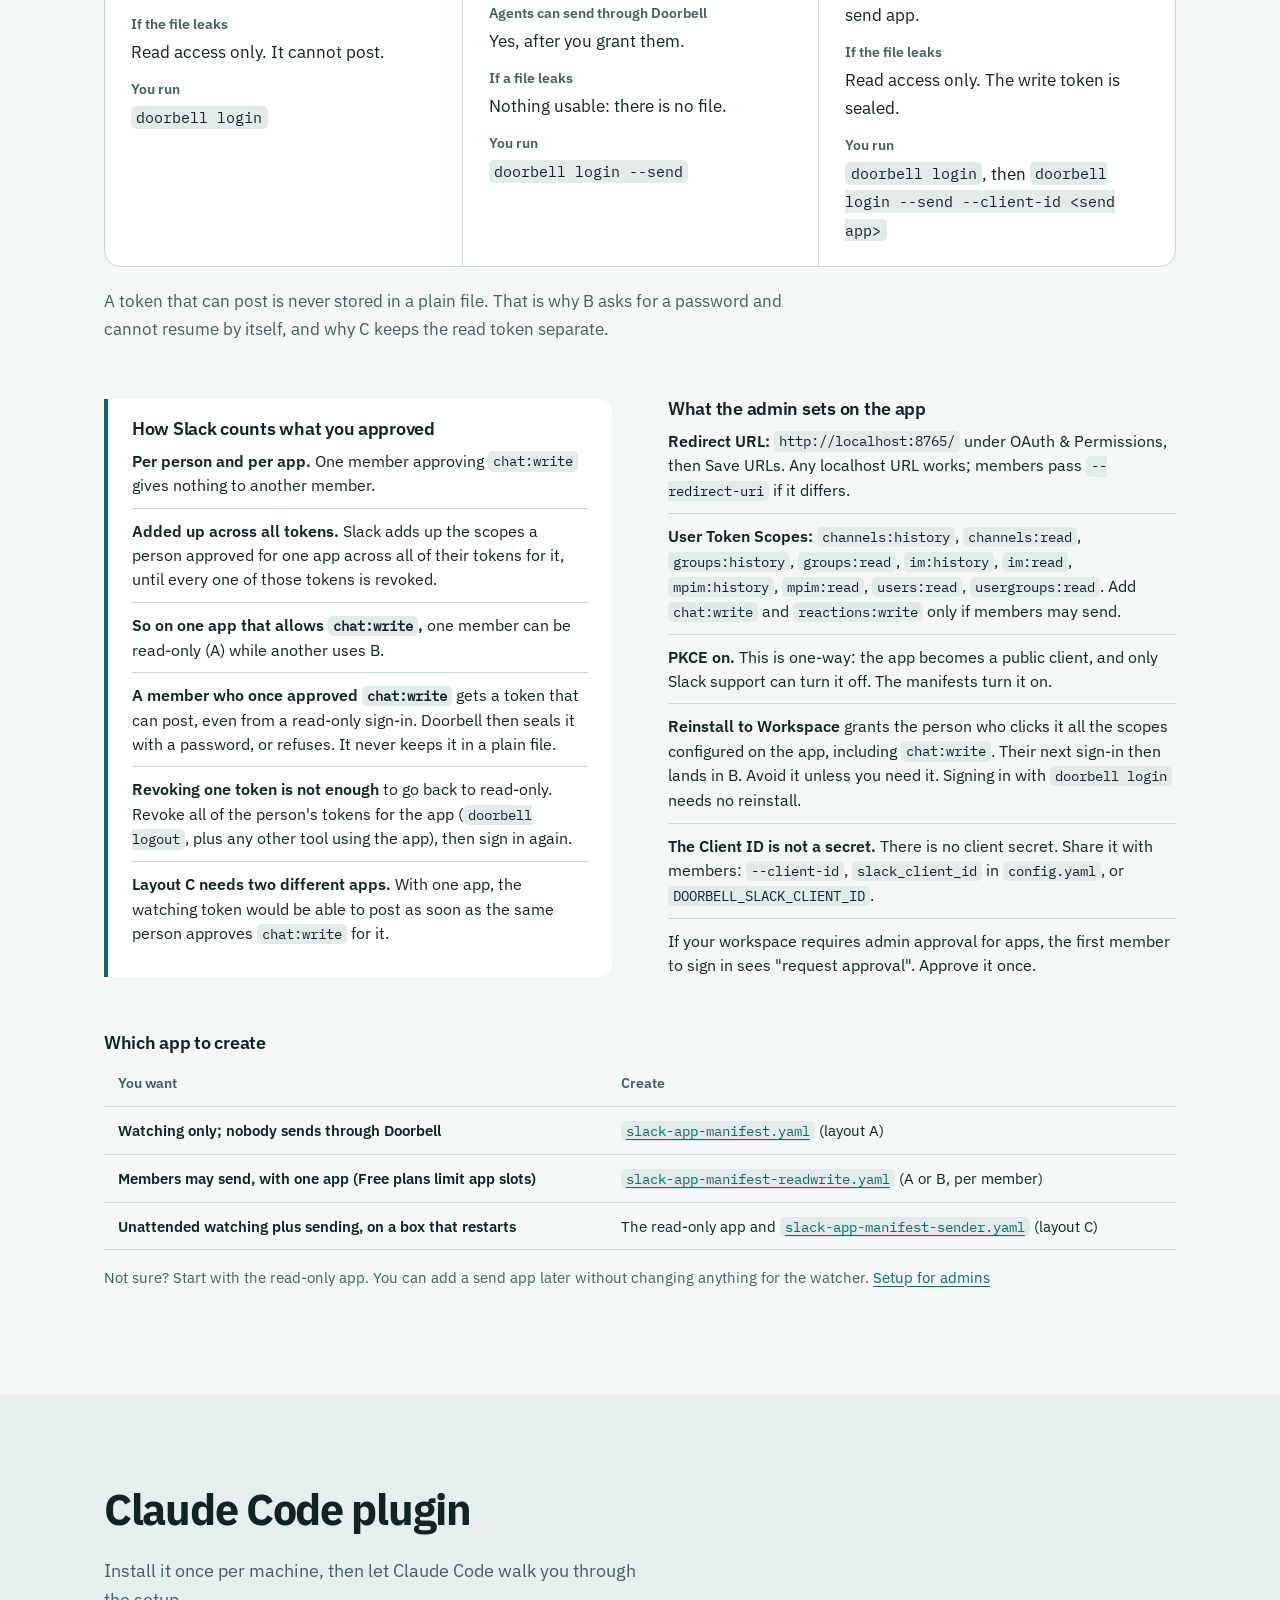
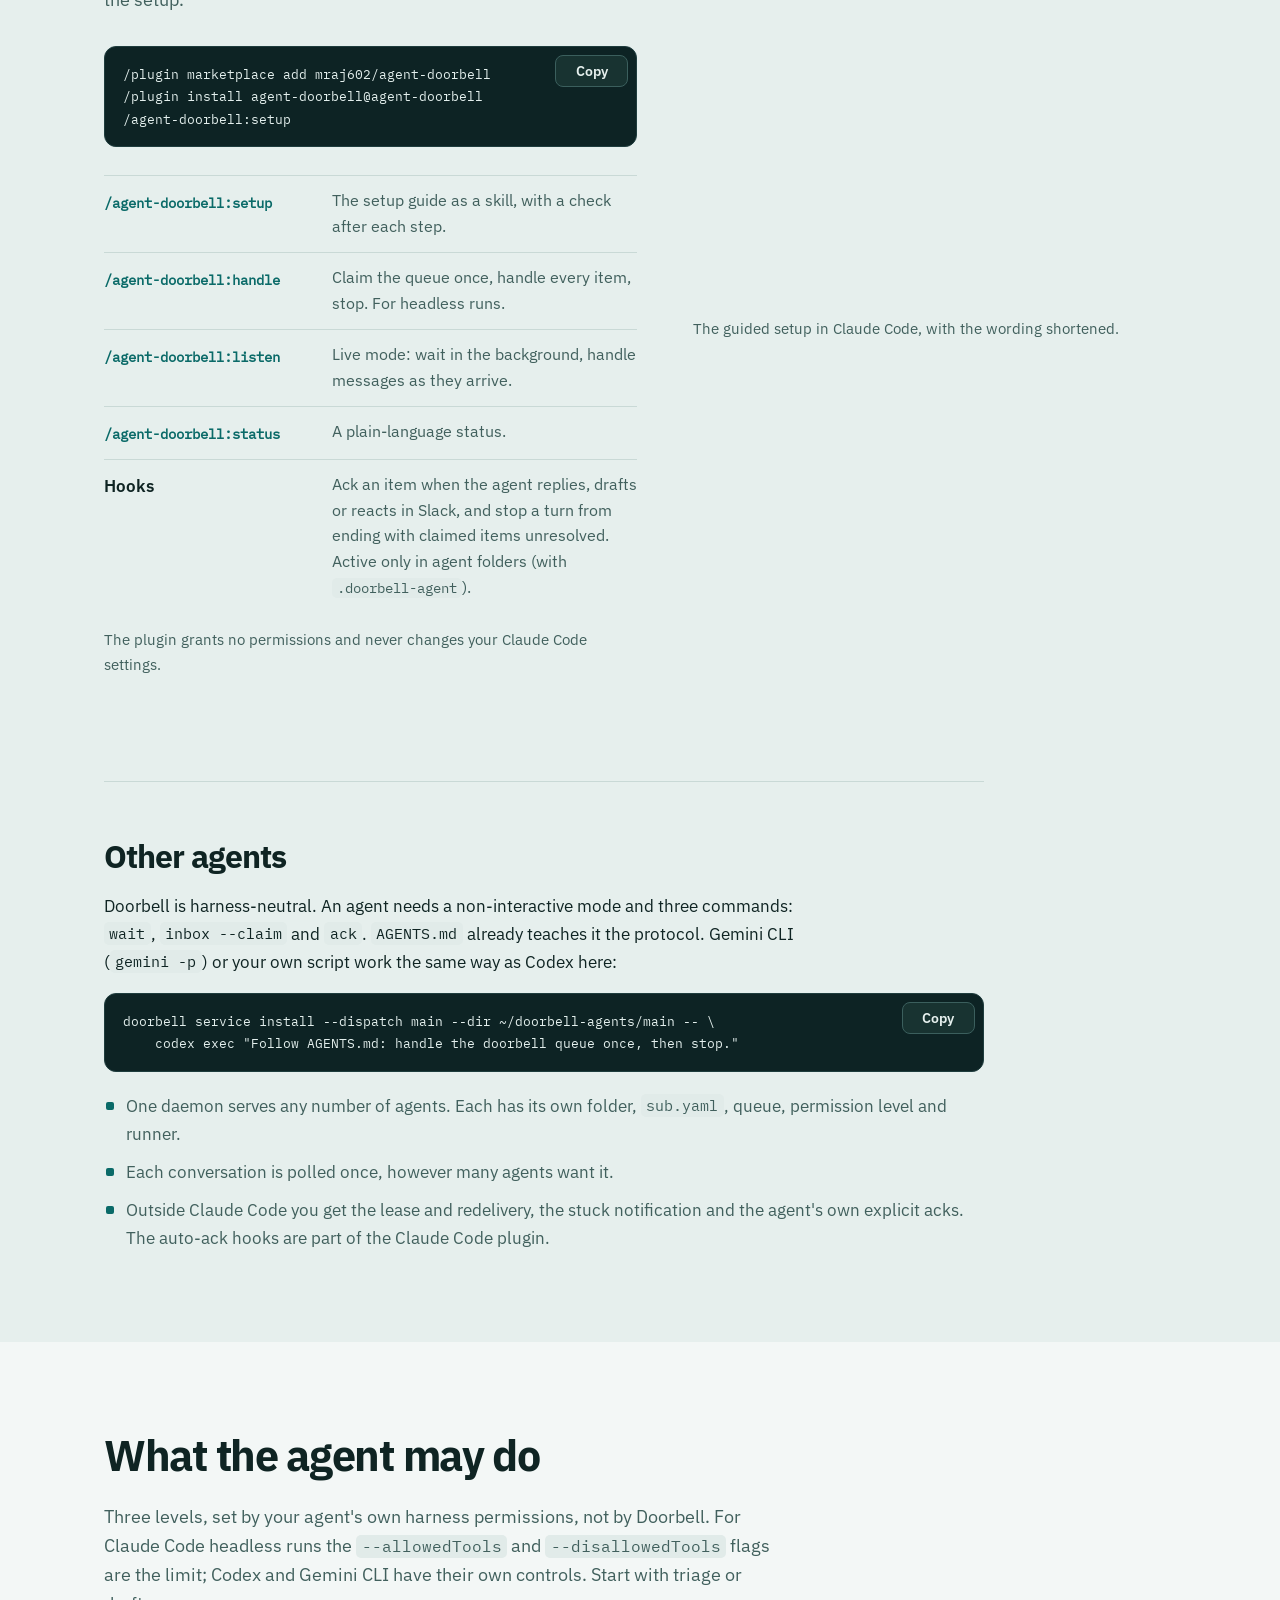
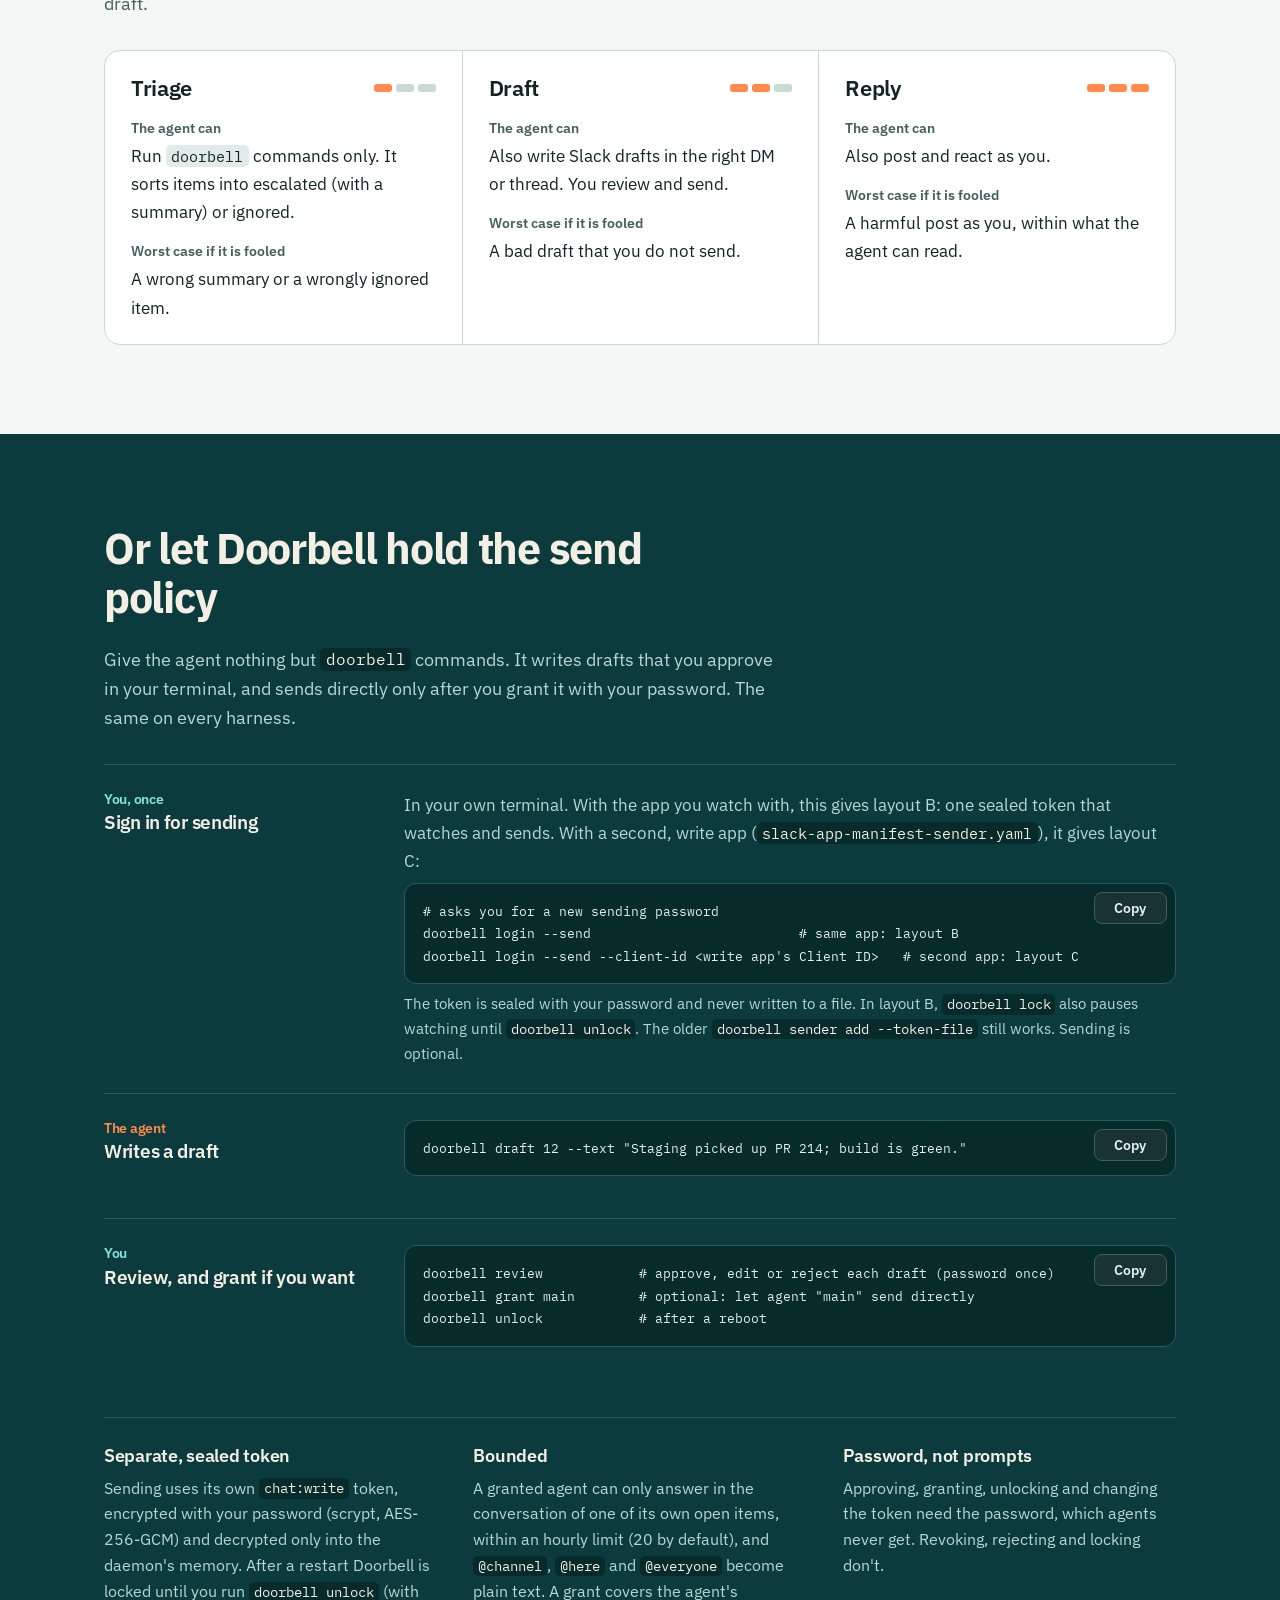
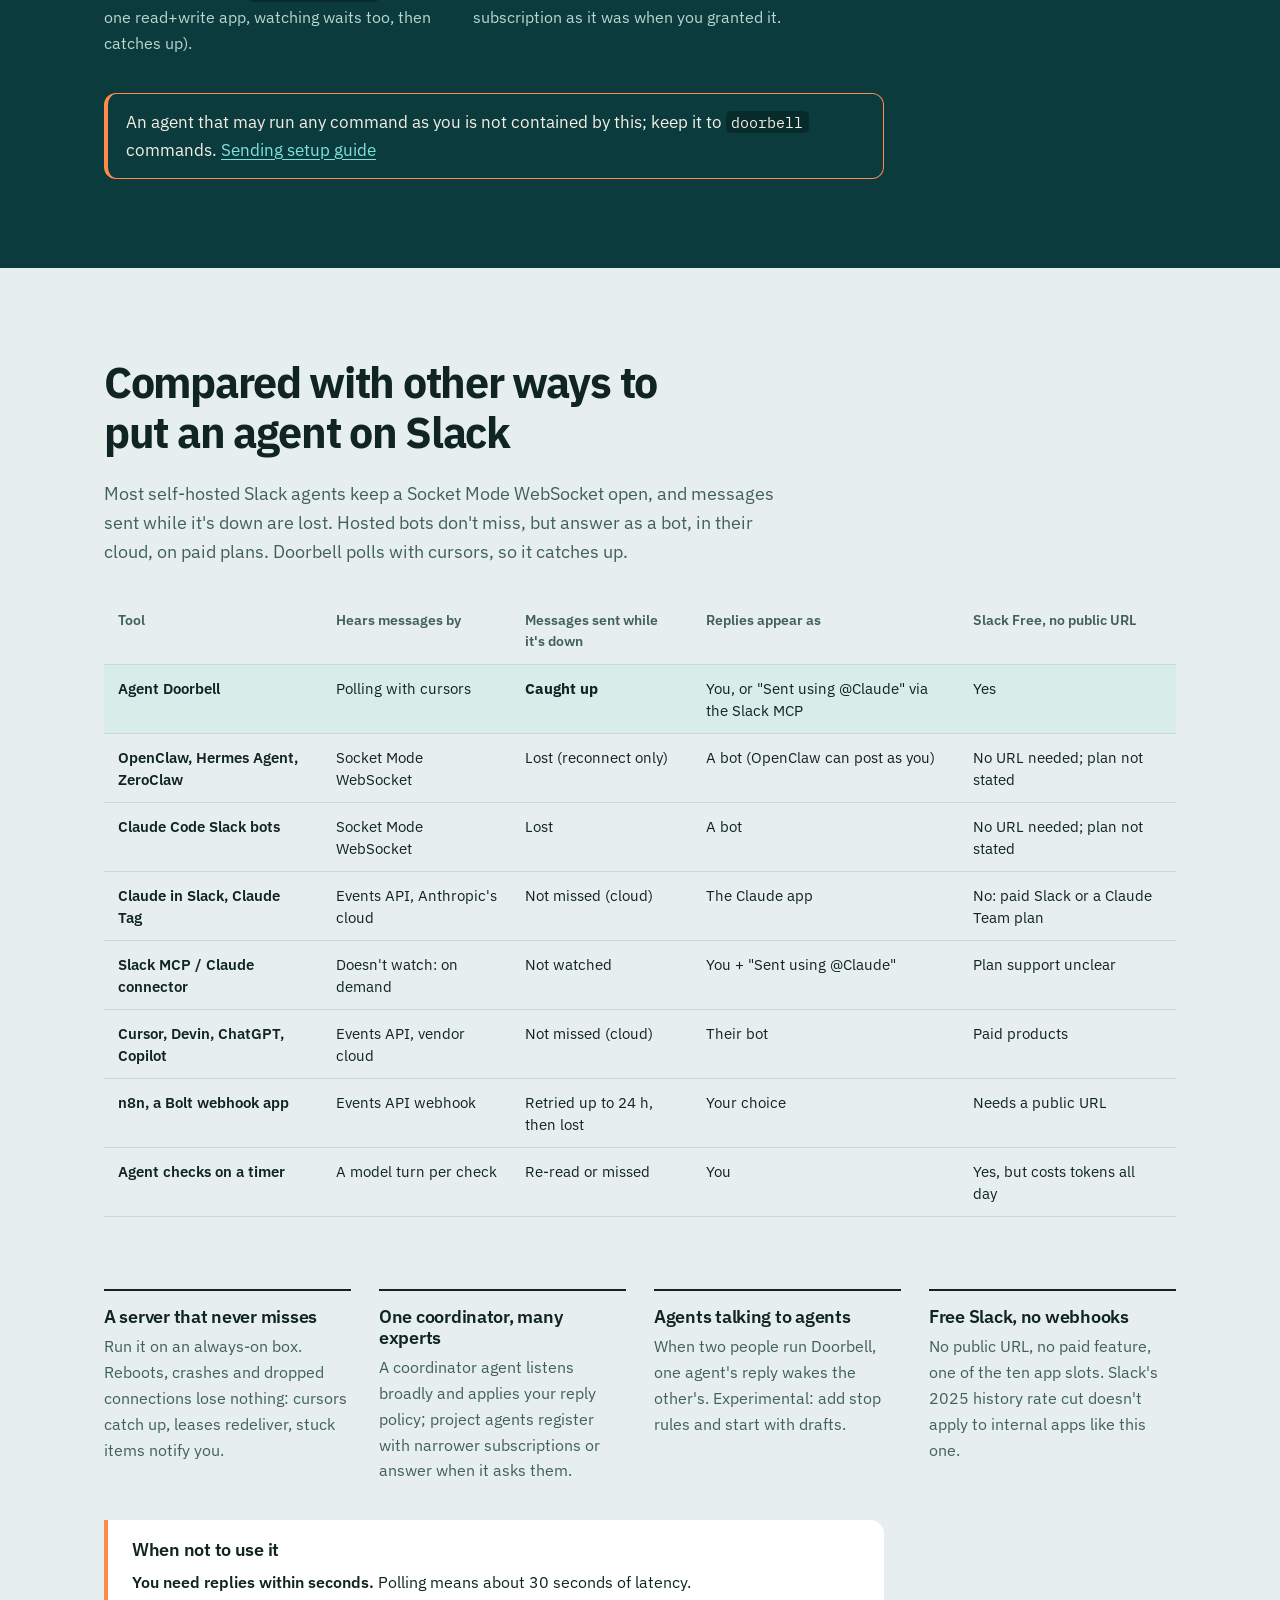
==== commit 9d191d3a: "Site and docs: all features, Slack app plan, sign-in logic; no version labels Signed-off-by: Mayank " ====
--- a/site/index.html
+++ b/site/index.html
@@ -42,9 +42,11 @@
       </a>
       <nav aria-label="Page">
         <a href="#how">How it works</a>
+        <a href="#features">Features</a>
         <a href="#setup">Setup</a>
+        <a href="#signin">Sign-in</a>
+        <a href="#plan">Slack apps</a>
         <a href="#plugin">Claude Code</a>
-        <a href="#levels">Levels</a>
         <a href="#sending">Sending</a>
         <a href="#compare">Compare</a>
         <a href="#privacy">Security</a>
@@ -64,9 +66,8 @@
     <section class="hero" id="top" aria-labelledby="hero-h">
       <div class="wrap hero-grid">
         <div class="hero-copy">
-          <p class="news"><a href="#setup"><span class="ver">0.3.0</span> New: sign in with one command, no token to copy</a></p>
           <h1 id="hero-h">Let your AI agents sleep.</h1>
-          <p class="lead">Agent Doorbell watches Slack with a tiny local daemon and wakes your agent only when someone needs it. No LLM and no tokens while it is quiet.</p>
+          <p class="lead">Agent Doorbell watches Slack with a tiny local daemon and wakes your agent only when someone needs it. No LLM and no tokens while it is quiet. It catches up after downtime and works on free Slack workspaces.</p>
           <div class="code code-hero">
             <pre><code id="cmd-hero">pipx install agent-doorbell</code></pre>
             <button type="button" class="copy" data-copy="cmd-hero" aria-label="Copy install command">Copy</button>
@@ -78,8 +79,8 @@
           <p class="note">Works with Claude Code, Codex, Gemini CLI or any agent that can run a command. Linux, macOS and Windows (Linux is the tested platform). Unofficial, open source, MIT.</p>
         </div>
         <figure class="fig hero-fig">
-          <img class="shot" src="img/slack-thread.png" width="1200" height="927" alt="Mockup of a Slack thread in #team-builds. Alex Doe asks whether the staging build for PR 214 is green. Doorbell woke the agent, and a draft reply sits in the thread, visible only to you, with a Send button.">
-          <figcaption>Mockup with made-up names. The agent wrote the draft; you review and send.</figcaption>
+          <img class="shot" src="img/slack-thread.png" width="1200" height="927" alt="A Slack thread in #team-builds. Alex Doe asks whether the staging build for PR 214 is green. Doorbell woke the agent, and a draft reply sits in the thread, visible only to you, with a Send button.">
+          <figcaption>The agent wrote the draft; you review and send.</figcaption>
         </figure>
       </div>
 
@@ -206,6 +207,80 @@
       </div>
     </section>
 
+    <section id="features" class="sec" aria-labelledby="features-h">
+      <div class="wrap">
+        <h2 id="features-h">Everything it does</h2>
+        <p class="sub">Four jobs: watch Slack, wake the right agent, help it reply, and keep you signed in. Each follows plain rules.</p>
+        <div class="feat-grid">
+          <article class="card" id="watching">
+            <h3>Watching</h3>
+            <ul class="rules">
+              <li><strong>No model, no tokens.</strong> <code>doorbelld</code> is a plain Python daemon. It polls Slack with your own user token and never calls an LLM.</li>
+              <li><strong>Wakes agents only for matches.</strong> Each agent has a subscription. A message that matches none is not queued, and no agent wakes for it.</li>
+              <li><strong>Per-agent queues.</strong> Matching messages go into one queue per agent. The agent claims items with a 15-minute lease and resolves them with an ack. An expired lease puts the item back. After 3 attempts the item is marked stuck and you get a notification.</li>
+              <li><strong>Catch-up after downtime.</strong> Every conversation has a cursor. After a restart, a reboot or a sleeping laptop, polling continues from the cursor, so messages sent while the daemon was down are not missed (as far back as Slack's history still shows). An agent that was inactive resumes from its checkpoint, at most 24 hours back by default.</li>
+              <li><strong>DORMANT.</strong> With no live agent, the poll set is empty and the daemon makes zero Slack API calls.</li>
+              <li><strong>Rate budget.</strong> At most 40 calls a minute per daemon, and Slack's <code>Retry-After</code> is honoured. A conversation is polled once however many agents want it. If the set is too big for the budget, quiet conversations slow down first.</li>
+              <li><strong>Free workspaces.</strong> No webhook, Events API, Socket Mode or public URL. The price is latency: about 30 seconds, not instant.</li>
+            </ul>
+          </article>
+
+          <article class="card" id="agents-card">
+            <h3>Agents</h3>
+            <ul class="rules">
+              <li><strong>They register themselves.</strong> The agent runs <code>doorbell register</code> with its <code>sub.yaml</code>; the dispatcher does it on a first run. There is no password: registering only lets the agent read what your token can already read, into a queue only your user can reach.</li>
+              <li><strong>Lifecycle.</strong> Active while a <code>doorbell wait</code> is connected, detached when it is not (still polled), inactive after 6 hours without contact (not polled, queue kept), purged after 7 days.</li>
+              <li><strong>Dispatch runner.</strong> <code>doorbell dispatch</code> blocks until there is work, then runs one short command per batch, with a timeout and a backoff when a run resolves nothing. <code>doorbell service install --dispatch</code> keeps it running across reboots.</li>
+              <li><strong>Claude Code plugin and hooks.</strong> Skills for setup, handling and listening, plus hooks that ack when the agent replies, drafts or reacts, and that stop a turn from ending with claimed items unresolved.</li>
+              <li><strong>Any agent CLI.</strong> Codex, Gemini CLI or your own script work the same way. They need a non-interactive mode and three commands: <code>wait</code>, <code>inbox --claim</code> and <code>ack</code>.</li>
+            </ul>
+            <h4>What a subscription can say</h4>
+            <div class="tscroll" role="region" aria-label="Subscription keys" tabindex="0">
+              <table class="tbl small-tbl">
+                <caption class="vh">Keys of an agent's sub.yaml</caption>
+                <thead><tr><th scope="col">Key</th><th scope="col">What counts</th></tr></thead>
+                <tbody>
+                  <tr><th scope="row"><code>dms</code></th><td><code>all</code>, <code>followed</code> (only from <code>users</code>) or <code>none</code></td></tr>
+                  <tr><th scope="row"><code>group_dms</code></th><td>Group DMs you are in</td></tr>
+                  <tr><th scope="row"><code>mentions_of_me</code></th><td><code>@you</code> in a conversation that is polled</td></tr>
+                  <tr><th scope="row"><code>threads_im_in</code></th><td>New replies in threads you posted in (tracked for 7 days)</td></tr>
+                  <tr><th scope="row"><code>users</code>, <code>usergroups</code></th><td>Followed people and user groups; in <code>channels</code>, only their messages count</td></tr>
+                  <tr><th scope="row"><code>channels</code></th><td>Channels to poll for followed people and mentions</td></tr>
+                  <tr><th scope="row"><code>everyone_in</code></th><td>Channels where any human's message counts</td></tr>
+                  <tr><th scope="row"><code>allow_bots</code></th><td>Bot IDs whose messages count (bots are ignored by default)</td></tr>
+                </tbody>
+              </table>
+            </div>
+          </article>
+
+          <article class="card" id="replying">
+            <h3>Replying</h3>
+            <p class="card-lead">The daemon never posts. Replies come from one of three places, and you choose.</p>
+            <ul class="rules">
+              <li><strong>The agent's own Slack tool.</strong> For example the Slack MCP, where the message shows "Sent using @Claude". What the agent may do is set in its own harness. Doorbell sees the reply and resolves the item.</li>
+              <li><strong>Drafts through Doorbell.</strong> <code>doorbell draft</code> keeps the text in Doorbell, not in Slack, until you approve it with <code>doorbell review</code> and your password.</li>
+              <li><strong>Direct send and react.</strong> <code>doorbell send</code> and <code>doorbell react</code>, only for agents you granted with <code>doorbell grant</code> and your password, and only while Doorbell is unlocked.</li>
+              <li><strong>Limits on direct sends.</strong> Only into the conversation of one of the agent's own open items. At most 20 sends or reactions an hour by default. <code>@channel</code>, <code>@here</code> and <code>@everyone</code> are turned into plain text. A grant covers the subscription as it was when you granted it.</li>
+            </ul>
+            <p class="fine"><a href="#sending">How sending works</a> and <a href="#levels">what the agent may do</a>.</p>
+          </article>
+
+          <article class="card" id="signin-card">
+            <h3>Signing in and tokens</h3>
+            <ul class="rules">
+              <li><strong>One command.</strong> <code>doorbell login</code> uses Slack OAuth with PKCE and a localhost redirect. No client secret, and nobody needs to be an app collaborator.</li>
+              <li><strong>One click.</strong> Open the link, click Allow. The token is never shown or pasted.</li>
+              <li><strong>Servers and SSH.</strong> Open the link on your laptop and paste back the address it ends on, or tunnel the port.</li>
+              <li><strong>It picks the layout.</strong> Doorbell looks at what the token can really do and stores it accordingly: a file for a read-only token, sealed with your password for one that can post.</li>
+              <li><strong>Renewal.</strong> Tokens last 12 hours and are renewed automatically. A refresh token lasts 30 days.</li>
+              <li><strong>Sign out.</strong> <code>doorbell logout</code> revokes and forgets the tokens.</li>
+            </ul>
+            <p class="fine"><a href="#signin">Sign-in in detail</a> and <a href="#plan">the Slack app plan</a>.</p>
+          </article>
+        </div>
+      </div>
+    </section>
+
     <section id="setup" class="sec" aria-labelledby="setup-h">
       <div class="wrap">
         <div class="setup-head">
@@ -238,13 +313,13 @@
           </li>
           <li>
             <h3>Sign in to Slack</h3>
-            <p>You need the Client ID of a Doorbell Slack app in your workspace. It is not a secret, and there is no client secret. Ask whoever set the app up, or <a href="#layouts">create it</a> yourself. Run the command, open the link and click Allow. The token is never shown or pasted. Doorbell asks for read scopes only and decides from what the token can do: a read-only token goes in a file and watches unattended; a token that can post is sealed with your password instead.</p>
+            <p>You need the Client ID of a Doorbell Slack app in your workspace. It is not a secret, and there is no client secret. Ask whoever set the app up, or <a href="#plan">create it</a> yourself. Run the command, open the link and click Allow. The token is never shown or pasted. <a href="#signin">How sign-in works</a>.</p>
             <div class="code">
               <pre><code id="cmd-login">doorbell login --client-id &lt;Client ID&gt;</code></pre>
               <button type="button" class="copy" data-copy="cmd-login" aria-label="Copy login command">Copy</button>
             </div>
             <p class="check"><strong>Check:</strong> <code>doorbell doctor</code> shows <code>"token": "ok"</code> and <code>"missing_scopes": []</code>.</p>
-            <p class="fine">On a server or over SSH, open the printed link on your laptop and click Allow. The browser ends on a <code>localhost:8765/doorbell/callback?code=...</code> page that will not load: copy that whole address and paste it into the waiting <code>doorbell login</code>. Or use <code>ssh -L 8765:localhost:8765 user@box</code>. To sign out, run <code>doorbell logout</code>.</p>
+            <p class="fine">On a server or over SSH, see <a href="#signin-ssh">signing in from another machine</a>. To sign out, run <code>doorbell logout</code>.</p>
           </li>
           <li>
             <h3>Create an agent folder</h3>
@@ -268,23 +343,167 @@
             <p class="check"><strong>Check:</strong> <code>doorbell status</code> shows your agent as <code>active</code> and the state as <code>POLLING</code>.</p>
           </li>
         </ol>
-        <div class="layouts" id="layouts">
-          <h3>The Slack app and the three layouts</h3>
-          <p class="sub">A workspace admin sets the app up once, from a manifest or any existing internal app, and shares its Client ID. Turning on PKCE (the manifests do it) makes the app a public client, and only Slack support can undo that. Slack adds up the scopes one person approved for one app across all their tokens, so a read-only sign-in can still return a token that can post. Approvals are per person: on one app that allows write scopes, one member can be in layout A and another in B. A token that can post is never stored in a plain file. <a href="https://github.com/mraj602/agent-doorbell/blob/main/docs/ORG-SETUP.md">Setup for admins</a></p>
-          <div class="tscroll" role="region" aria-label="Layouts" tabindex="0">
-            <table class="tbl compare">
-              <caption class="vh">The three layouts of Agent Doorbell</caption>
-              <thead><tr><td></td><th scope="col">A. Watch only</th><th scope="col">B. One sealed token</th><th scope="col">C. Two apps</th></tr></thead>
-              <tbody>
-                <tr><th scope="row">Apps</th><td>1</td><td>1</td><td>2 different ones</td></tr>
-                <tr><th scope="row">How you get there</th><td><code>doorbell login</code></td><td><code>doorbell login --send</code> (same app)</td><td><code>doorbell login</code>, then <code>doorbell login --send --client-id &lt;write app&gt;</code></td></tr>
-                <tr><th scope="row">Watching token</th><td>Read-only, in a file</td><td>The one sealed token</td><td>Read-only, in a file</td></tr>
-                <tr><th scope="row">Agents send through Doorbell</th><td>No</td><td>Yes</td><td>Yes</td></tr>
-                <tr><th scope="row">After a reboot</th><td>Watching resumes</td><td>Locked until <code>doorbell unlock</code>; nothing is missed</td><td>Watching resumes; sending needs <code>unlock</code></td></tr>
-              </tbody>
-            </table>
-          </div>
-        </div>
+        <p class="after-steps">Which Slack app to create, and what each person ends up with, is in <a href="#plan">the Slack app plan</a>.</p>
+      </div>
+    </section>
+
+    <section id="signin" class="sec alt" aria-labelledby="signin-h">
+      <div class="wrap">
+        <h2 id="signin-h">Sign in with one command</h2>
+        <p class="sub">No token to create, copy or paste. You click Allow, and Doorbell gets a token straight from Slack.</p>
+
+        <div class="two">
+          <div>
+            <h3>What happens</h3>
+            <ol class="plain">
+              <li>You run <code>doorbell login</code>. Doorbell makes a random PKCE code and a <code>state</code> value, and starts a listener on <code>127.0.0.1</code> only.</li>
+              <li>It prints a Slack link and opens your browser. You click <strong>Allow</strong>.</li>
+              <li>Slack sends the browser back to the listener. The listener checks <code>state</code> and stops after the matching answer. A wrong <code>state</code> is refused.</li>
+              <li>Doorbell trades the code and the PKCE secret for a token. The app's client secret is never used, because there is none. The token is never shown or printed.</li>
+            </ol>
+            <p>Because of PKCE, any workspace member can sign in. Nobody has to be a collaborator on the app.</p>
+          </div>
+          <div id="signin-ssh">
+            <h3>On a server, over SSH, or headless</h3>
+            <p>The browser is on another machine, so Slack's redirect cannot reach the box. Two ways:</p>
+            <ol class="plain">
+              <li><strong>Paste it back.</strong> Open the printed link on your laptop and click Allow. The browser ends on a <code>localhost:8765/...?code=...</code> page that will not load. That is expected. Copy that whole address and paste it into the waiting <code>doorbell login</code>. It goes through the same <code>state</code> check, and the code is useless without the PKCE secret that never left the box.</li>
+              <li><strong>Tunnel it.</strong> <code>ssh -L 8765:localhost:8765 user@box</code>, then open the link on your laptop.</li>
+            </ol>
+            <p class="fine">Also: <code>--no-browser</code> prints the link only, <code>--team</code> skips the workspace picker, <code>--redirect-uri</code> uses another registered localhost address.</p>
+          </div>
+        </div>
+
+        <h3 class="gap">It decides the layout from what the token can do</h3>
+        <p class="sub narrow">Doorbell asks Slack for read scopes only, then looks at the token it got back. What you end up with depends on that token, not on a choice you make.</p>
+        <div class="tscroll" role="region" aria-label="What login does with the token" tabindex="0">
+          <table class="tbl compare">
+            <caption class="vh">What doorbell login does, by what the token can do</caption>
+            <thead><tr><th scope="col">The token</th><th scope="col">What Doorbell does</th><th scope="col">Layout</th></tr></thead>
+            <tbody>
+              <tr><th scope="row">Can't post (the usual case)</th><td>Saves it in a credentials file, mode 600. Watching is unattended and survives restarts.</td><td>A</td></tr>
+              <tr><th scope="row">Can post</th><td>Says why. Only the owner in a terminal can continue: Doorbell asks for a password, seals the token with it, and watches and sends with that one token. No file is written.</td><td>B</td></tr>
+              <tr><th scope="row">Can post, not the owner in a terminal (for example an agent ran the command)</th><td>Refuses, revokes the new token and saves nothing.</td><td>none</td></tr>
+              <tr><th scope="row"><code>--send</code>, same app you watch with</th><td>Switches to one sealed token. The old file token is revoked and its file deleted.</td><td>B</td></tr>
+              <tr><th scope="row"><code>--send --client-id &lt;write app&gt;</code>, another app</th><td>The watching token stays read-only in its file. The new token is sealed.</td><td>C</td></tr>
+              <tr><th scope="row"><code>--for watch|send|both</code></th><td>Skips the decision. <code>watch</code> refuses (and revokes) a token that can post. <code>send</code> and <code>both</code> are for the owner only.</td><td>A, C or B</td></tr>
+            </tbody>
+          </table>
+        </div>
+
+        <div class="two gap">
+          <div>
+            <h3>Renewal</h3>
+            <ul class="rules">
+              <li>Tokens from a localhost sign-in rotate: they expire after <strong>12 hours</strong> and come with a refresh token.</li>
+              <li>The daemon renews a token when less than an hour is left, or less than half its life, whichever is smaller. So it renews at most once per half life.</li>
+              <li>Renewal needs no client secret. A refresh token lasts <strong>30 days</strong>, so a machine that was off longer needs <code>doorbell login</code> again.</li>
+              <li>A token with an expiry but no refresh token cannot be renewed: at expiry the identity becomes <code>needs_login</code>. If Slack says a token expired, renewal is forced.</li>
+              <li>A network error just retries on the next tick. A real failure sets <code>needs_login</code>, stops polling for that identity, and notifies you once. Cursors are kept, so after you sign in again it catches up.</li>
+              <li>A sealed token is renewed only while Doorbell is unlocked. One that expired while locked is renewed at <code>doorbell unlock</code>.</li>
+            </ul>
+          </div>
+          <div>
+            <h3>Sign out</h3>
+            <p><code>doorbell logout</code> revokes Doorbell's tokens with Slack and forgets them. A sealed token needs your password. A token file you made yourself is only forgotten, not revoked. Agents and cursors stay, so a later <code>doorbell login</code> picks up where watching stopped. Other tools using the same Slack app keep their own tokens.</p>
+            <h3>Status of an identity</h3>
+            <div class="tscroll" role="region" aria-label="Identity status fields" tabindex="0">
+              <table class="tbl small-tbl">
+                <caption class="vh">Fields shown by doorbell status for each identity</caption>
+                <thead><tr><th scope="col">Field</th><th scope="col">Values</th></tr></thead>
+                <tbody>
+                  <tr><th scope="row"><code>mode</code></th><td><code>file</code> (read-only token in a file) or <code>sealed</code> (one token, layout B)</td></tr>
+                  <tr><th scope="row"><code>status</code></th><td><code>ok</code>; <code>locked</code> (sealed, after a restart: run <code>doorbell unlock</code>); <code>needs_login</code> (run <code>doorbell login</code>); <code>broken</code> (Slack rejected the token)</td></tr>
+                  <tr><th scope="row"><code>token_expires_in_s</code></th><td>Seconds until the token expires; renewed before that</td></tr>
+                  <tr><th scope="row"><code>next</code></th><td>What to run, when the status is not <code>ok</code></td></tr>
+                </tbody>
+              </table>
+            </div>
+          </div>
+        </div>
+      </div>
+    </section>
+
+    <section id="plan" class="sec" aria-labelledby="plan-h">
+      <div class="wrap">
+        <h2 id="plan-h">The Slack app plan</h2>
+        <p class="sub">For workspace admins and members. The admin sets up a Slack app once. Each member then runs <code>doorbell login</code>, and what they end up with is one of three layouts.</p>
+
+        <ul class="levels plan">
+          <li>
+            <h3>A. One read-only app</h3>
+            <dl>
+              <dt>Apps</dt><dd>1, read scopes only.</dd>
+              <dt>Watching token</dt><dd>Read-only, in a credentials file (mode 600).</dd>
+              <dt>Unattended</dt><dd>Yes. No password. Watching resumes by itself after a restart.</dd>
+              <dt>Agents can send through Doorbell</dt><dd>No. They use their own Slack tool, or only triage.</dd>
+              <dt>If the file leaks</dt><dd>Read access only. It cannot post.</dd>
+              <dt>You run</dt><dd><code>doorbell login</code></dd>
+            </dl>
+          </li>
+          <li>
+            <h3>B. One app that allows read and write</h3>
+            <dl>
+              <dt>Apps</dt><dd>1, with read and <code>chat:write</code> scopes. Single-token mode.</dd>
+              <dt>Watching token</dt><dd>The same token that sends, sealed with your password. No file.</dd>
+              <dt>Unattended</dt><dd>No. After a restart it is locked until <code>doorbell unlock</code>, then it catches up from the cursors. Nothing is missed.</dd>
+              <dt>Agents can send through Doorbell</dt><dd>Yes, after you grant them.</dd>
+              <dt>If a file leaks</dt><dd>Nothing usable: there is no file.</dd>
+              <dt>You run</dt><dd><code>doorbell login --send</code></dd>
+            </dl>
+          </li>
+          <li>
+            <h3>C. Two apps</h3>
+            <dl>
+              <dt>Apps</dt><dd>2 different ones: a read app and a send app.</dd>
+              <dt>Watching token</dt><dd>Read-only, in a file. The watch file stays read-only.</dd>
+              <dt>Unattended</dt><dd>Watching, yes. Sending waits for <code>doorbell unlock</code> after a restart.</dd>
+              <dt>Agents can send through Doorbell</dt><dd>Yes, with the sealed token from the send app.</dd>
+              <dt>If the file leaks</dt><dd>Read access only. The write token is sealed.</dd>
+              <dt>You run</dt><dd><code>doorbell login</code>, then <code>doorbell login --send --client-id &lt;send app&gt;</code></dd>
+            </dl>
+          </li>
+        </ul>
+        <p class="after-steps">A token that can post is never stored in a plain file. That is why B asks for a password and cannot resume by itself, and why C keeps the read token separate.</p>
+
+        <div class="two gap">
+          <div class="callout">
+            <h3>How Slack counts what you approved</h3>
+            <ul class="rules">
+              <li><strong>Per person and per app.</strong> One member approving <code>chat:write</code> gives nothing to another member.</li>
+              <li><strong>Added up across all tokens.</strong> Slack adds up the scopes a person approved for one app across all of their tokens for it, until every one of those tokens is revoked.</li>
+              <li><strong>So on one app that allows <code>chat:write</code>,</strong> one member can be read-only (A) while another uses B.</li>
+              <li><strong>A member who once approved <code>chat:write</code></strong> gets a token that can post, even from a read-only sign-in. Doorbell then seals it with a password, or refuses. It never keeps it in a plain file.</li>
+              <li><strong>Revoking one token is not enough</strong> to go back to read-only. Revoke all of the person's tokens for the app (<code>doorbell logout</code>, plus any other tool using the app), then sign in again.</li>
+              <li><strong>Layout C needs two different apps.</strong> With one app, the watching token would be able to post as soon as the same person approves <code>chat:write</code> for it.</li>
+            </ul>
+          </div>
+          <div>
+            <h3>What the admin sets on the app</h3>
+            <ul class="rules">
+              <li><strong>Redirect URL:</strong> <code>http://localhost:8765/</code> under OAuth &amp; Permissions, then Save URLs. Any localhost URL works; members pass <code>--redirect-uri</code> if it differs.</li>
+              <li><strong>User Token Scopes:</strong> <code>channels:history</code>, <code>channels:read</code>, <code>groups:history</code>, <code>groups:read</code>, <code>im:history</code>, <code>im:read</code>, <code>mpim:history</code>, <code>mpim:read</code>, <code>users:read</code>, <code>usergroups:read</code>. Add <code>chat:write</code> and <code>reactions:write</code> only if members may send.</li>
+              <li><strong>PKCE on.</strong> This is one-way: the app becomes a public client, and only Slack support can turn it off. The manifests turn it on.</li>
+              <li><strong>Reinstall to Workspace</strong> grants the person who clicks it all the scopes configured on the app, including <code>chat:write</code>. Their next sign-in then lands in B. Avoid it unless you need it. Signing in with <code>doorbell login</code> needs no reinstall.</li>
+              <li><strong>The Client ID is not a secret.</strong> There is no client secret. Share it with members: <code>--client-id</code>, <code>slack_client_id</code> in <code>config.yaml</code>, or <code>DOORBELL_SLACK_CLIENT_ID</code>.</li>
+              <li>If your workspace requires admin approval for apps, the first member to sign in sees "request approval". Approve it once.</li>
+            </ul>
+          </div>
+        </div>
+
+        <h3 class="gap">Which app to create</h3>
+        <div class="tscroll" role="region" aria-label="Which Slack app to create" tabindex="0">
+          <table class="tbl compare">
+            <caption class="vh">Which manifest to create the Slack app from</caption>
+            <thead><tr><th scope="col">You want</th><th scope="col">Create</th></tr></thead>
+            <tbody>
+              <tr><th scope="row">Watching only; nobody sends through Doorbell</th><td><a href="https://github.com/mraj602/agent-doorbell/blob/main/slack-app-manifest.yaml"><code>slack-app-manifest.yaml</code></a> (layout A)</td></tr>
+              <tr><th scope="row">Members may send, with one app (Free plans limit app slots)</th><td><a href="https://github.com/mraj602/agent-doorbell/blob/main/slack-app-manifest-readwrite.yaml"><code>slack-app-manifest-readwrite.yaml</code></a> (A or B, per member)</td></tr>
+              <tr><th scope="row">Unattended watching plus sending, on a box that restarts</th><td>The read-only app and <a href="https://github.com/mraj602/agent-doorbell/blob/main/slack-app-manifest-sender.yaml"><code>slack-app-manifest-sender.yaml</code></a> (layout C)</td></tr>
+            </tbody>
+          </table>
+        </div>
+        <p class="fine">Not sure? Start with the read-only app. You can add a send app later without changing anything for the watcher. <a href="https://github.com/mraj602/agent-doorbell/blob/main/docs/ORG-SETUP.md">Setup for admins</a></p>
       </div>
     </section>
 
@@ -310,8 +529,8 @@
             <p class="fine">The plugin grants no permissions and never changes your Claude Code settings.</p>
           </div>
           <figure class="fig">
-            <img class="shot" src="img/claude-code-setup.png" width="1440" height="1322" loading="lazy" alt="Mockup of a Claude Code terminal running /agent-doorbell:setup. It checks the doorbell command and version 0.2.0, tells you to create the Slack app and save the token in your own terminal, confirms the watcher is DORMANT, notes the agent folder files, and asks you to choose what the agent may do.">
-            <figcaption>Illustrative mockup of the guided setup; wording is shortened.</figcaption>
+            <img class="shot" src="img/claude-code-setup.png" width="1440" height="1255" loading="lazy" alt="A Claude Code terminal running /agent-doorbell:setup. It checks the doorbell command, tells you to run doorbell login in your own terminal and click Allow, confirms the watcher is DORMANT, notes the agent folder files, and asks you to choose what the agent may do.">
+            <figcaption>The guided setup in Claude Code, with the wording shortened.</figcaption>
           </figure>
         </div>
 
@@ -364,7 +583,6 @@
 
     <section id="sending" class="sec night" aria-labelledby="sending-h">
       <div class="wrap">
-        <p class="news static"><span class="ver">0.2.0</span> New and optional</p>
         <h2 id="sending-h">Or let Doorbell hold the send policy</h2>
         <p class="sub">Give the agent nothing but <code>doorbell</code> commands. It writes drafts that you approve in your terminal, and sends directly only after you grant it with your password. The same on every harness.</p>
         <ol class="relay">
@@ -377,7 +595,7 @@
 doorbell login --send --client-id &lt;write app's Client ID&gt;   # second app: layout C</code></pre>
               <button type="button" class="copy" data-copy="cmd-send-add" aria-label="Copy sending login command">Copy</button>
             </div>
-            <p class="fine">The token is sealed with your password and never written to a file. In layout B, <code>doorbell lock</code> also pauses watching until <code>doorbell unlock</code>. The older <code>doorbell sender add --token-file</code> still works.</p>
+            <p class="fine">The token is sealed with your password and never written to a file. In layout B, <code>doorbell lock</code> also pauses watching until <code>doorbell unlock</code>. The older <code>doorbell sender add --token-file</code> still works. Sending is optional.</p>
           </li>
           <li>
             <h3><span class="who">The agent</span> Writes a draft</h3>
@@ -398,7 +616,7 @@
         </ol>
         <ul class="guards">
           <li><h3>Separate, sealed token</h3><p>Sending uses its own <code>chat:write</code> token, encrypted with your password (scrypt, AES-256-GCM) and decrypted only into the daemon's memory. After a restart Doorbell is locked until you run <code>doorbell unlock</code> (with one read+write app, watching waits too, then catches up).</p></li>
-          <li><h3>Bounded</h3><p>A granted agent can only answer in the conversation of one of its own open items, within an hourly limit, and can't <code>@channel</code>. A grant covers the agent's subscription as it was when you granted it.</p></li>
+          <li><h3>Bounded</h3><p>A granted agent can only answer in the conversation of one of its own open items, within an hourly limit (20 by default), and <code>@channel</code>, <code>@here</code> and <code>@everyone</code> become plain text. A grant covers the agent's subscription as it was when you granted it.</p></li>
           <li><h3>Password, not prompts</h3><p>Approving, granting, unlocking and changing the token need the password, which agents never get. Revoking, rejecting and locking don't.</p></li>
         </ul>
         <p class="warn">An agent that may run any command as you is not contained by this; keep it to <code>doorbell</code> commands. <a href="https://github.com/mraj602/agent-doorbell/blob/main/docs/SETUP.md#sending-through-doorbell-optional">Sending setup guide</a></p>
@@ -431,7 +649,16 @@
           <li><h3>Agents talking to agents</h3><p>When two people run Doorbell, one agent's reply wakes the other's. Experimental: add stop rules and start with drafts.</p></li>
           <li><h3>Free Slack, no webhooks</h3><p>No public URL, no paid feature, one of the ten app slots. Slack's 2025 history rate cut doesn't apply to internal apps like this one.</p></li>
         </ul>
-        <p class="small">Not the right tool for replies within seconds, a team bot everyone @mentions, or nothing running on your own machine. <a href="https://github.com/mraj602/agent-doorbell/blob/main/docs/COMPARISON.md">Full comparison, use cases and sources</a></p>
+        <div class="callout notfor" id="not-for">
+          <h3>When not to use it</h3>
+          <ul class="rules">
+            <li><strong>You need replies within seconds.</strong> Polling means about 30 seconds of latency.</li>
+            <li><strong>You want a team bot everyone @mentions.</strong> Doorbell answers as you, for one person per daemon.</li>
+            <li><strong>No machine of yours is ever on.</strong> It runs on your laptop or a box you own. If it is off it catches up later, but it does not answer meanwhile.</li>
+            <li><strong>You need search, files or canvases.</strong> Only messages are watched.</li>
+          </ul>
+        </div>
+        <p class="small"><a href="https://github.com/mraj602/agent-doorbell/blob/main/docs/COMPARISON.md">Full comparison, use cases and sources</a></p>
       </div>
     </section>
 
@@ -439,10 +666,13 @@
       <div class="wrap">
         <h2 id="privacy-h">Security and privacy</h2>
         <ul class="sec-list">
-          <li><h3>Read-only watching</h3><p>The daemon never calls an LLM, and watches with a token that has read scopes only (unless Slack returns one that can post, which Doorbell seals with your password instead of saving it in a file); <code>identity add</code> rejects tokens missing scopes and warns about extra ones. Optional sending uses a second token, sealed with your password.</p></li>
+          <li><h3>The password is the boundary</h3><p>Sending is gated by a password only you know. Adding or replacing the sending token, approving a draft, granting an agent, unlocking and changing the password need it. Revoking, rejecting and locking only take power away, so they don't.</p></li>
+          <li><h3>Owner commands refuse inside agent sessions</h3><p>The commands that ask for the password need a terminal and stop when they see a known agent harness. That is a convenience guard, not a security boundary: the password is the boundary.</p></li>
+          <li><h3>A token that can post never sits in a plain file</h3><p>It is sealed with your password (scrypt, AES-256-GCM) and decrypted only into the daemon's memory. If a read-only file token that <code>doorbell login</code> saved later becomes able to post, the daemon revokes it, deletes the file and asks you to sign in again.</p></li>
+          <li><h3>Credentials stay private</h3><p>Credentials files are mode 600, written atomically. Tokens are never shown, printed, logged or passed on a command line. A leaked read-only file can read, never post.</p></li>
           <li><h3>Local only</h3><p>The daemon listens on 127.0.0.1 and every request carries a random access key from a mode-600 file, so other users on the machine cannot use it. No cloud service, no public URL.</p></li>
-          <li><h3>You never handle the token</h3><p><code>doorbell login</code> uses OAuth with PKCE and no client secret; its listener binds 127.0.0.1 and checks <code>state</code>. A read-only token is saved in a file only you can read (mode 600) and renews itself; <code>doorbell logout</code> revokes it. The setup skill never asks for a token in chat.</p></li>
-          <li><h3>It never writes your harness settings</h3><p>Doorbell does not touch your agent's permission rules. Slack write access through Doorbell exists only if you set up sending and approve or grant with your password.</p></li>
+          <li><h3>A careful sign-in</h3><p><code>doorbell login</code> uses OAuth with PKCE and no client secret. Its listener binds 127.0.0.1, answers one path, and refuses any response whose <code>state</code> does not match. The Client ID is not a secret.</p></li>
+          <li><h3>No LLM, no harness settings</h3><p>The daemon never calls an LLM and never posts to Slack. Doorbell never writes your agent's permission rules, so what the agent may do stays in its own harness.</p></li>
           <li><h3>Short memory</h3><p>Messages are kept for 7 days, then deleted. Subscription changes an agent makes are audited and pop a notification, and an agent can only claim and ack its own items.</p></li>
           <li class="main-risk"><h3>Prompt injection is the main risk</h3><p>The instructions tell the agent to treat message text as data and to escalate anything that commits you. That helps but is not a guarantee, which is why the hard limit is the agent's tool permissions.</p></li>
         </ul>
@@ -457,7 +687,8 @@
           <details><summary>Does it cost tokens when nothing is happening?</summary><p>No. The watcher is a plain Python daemon with no LLM. With no agents listening it makes no Slack API calls at all. A live <code>doorbell wait</code> session blocks on a background command, and headless dispatch has no agent process until there is work.</p></details>
           <details><summary>Why polling and not Slack events or webhooks?</summary><p>Polling needs no public URL or always-on socket, and it can catch up after downtime, which events cannot. The cost is latency: replies arrive within about 30 seconds, not instantly. The <a href="https://github.com/mraj602/agent-doorbell/blob/main/docs/ARCHITECTURE.md">architecture doc</a> has the full comparison.</p></details>
           <details><summary>Does it need a paid Slack plan or admin rights?</summary><p>Free plans work. Some workspaces require an admin to approve new apps; if yours does, the install step asks for approval.</p></details>
-          <details><summary>Can it send messages for me?</summary><p>Two ways. Your agent can reply with its own Slack tool, within the permissions you gave it. Or, since 0.2.0, through Doorbell: the agent writes drafts you approve with <code>doorbell review</code>, and agents you grant with your password can send directly into the conversations that reached them.</p></details>
+          <details><summary>Can it send messages for me?</summary><p>Two ways. Your agent can reply with its own Slack tool, within the permissions you gave it. Or through Doorbell: the agent writes drafts you approve with <code>doorbell review</code>, and agents you grant with your password can send directly into the conversations that reached them.</p></details>
+          <details><summary>What if the daemon or my laptop was off?</summary><p>Nothing is lost. Every conversation has a cursor, so polling continues from it, as far back as Slack's history still shows. An agent that was inactive resumes from its checkpoint, at most 24 hours back by default. If a sign-in could not be renewed meanwhile, run <code>doorbell login</code>; cursors are kept. In layout B, run <code>doorbell unlock</code> first.</p></details>
           <details><summary>Live session or headless dispatch?</summary><p>Headless is recommended for anything that runs for days: each batch starts a fresh, small context. A live session is good for watching the agent work, but its cost per batch grows with the session's age. See <a href="https://github.com/mraj602/agent-doorbell/blob/main/docs/RUNNING.md">RUNNING.md</a>.</p></details>
           <details><summary>How many people can share one daemon?</summary><p>One person per daemon. Everyone in a workspace can use the same Slack app: each person runs <code>doorbell login</code> and gets their own token. Several agents can share one daemon.</p></details>
           <details><summary>What are the known limits?</summary><p>Linux is the tested platform; macOS and Windows should work but are not covered by CI yet. Only messages are watched, not search, files or canvases. See <a href="https://github.com/mraj602/agent-doorbell/blob/main/docs/ARCHITECTURE.md#14-limits-and-known-gaps">Limits and known gaps</a>.</p></details>
--- a/site/style.css
+++ b/site/style.css
@@ -96,10 +96,6 @@
 .hero a{color:var(--night-text)}
 .hero-grid{display:grid;gap:44px;grid-template-columns:minmax(0,1fr);align-items:center}
 @media (min-width:960px){.hero-grid{grid-template-columns:minmax(0,1.05fr) minmax(0,.95fr);gap:64px}}
-.news{margin:0 0 26px}
-.news a,.news.static{display:inline-flex;align-items:center;gap:10px;padding:4px 14px 4px 4px;border:1px solid var(--night-line);border-radius:999px;font-size:.92rem;text-decoration:none;color:var(--night-text);background:var(--night-deep)}
-.news a:hover{border-color:var(--night-accent)}
-.ver{background:var(--coral);color:var(--coral-ink);font:600 .8rem var(--mono);padding:2px 9px;border-radius:999px}
 .hero h1{color:var(--night-text);margin-bottom:24px}
 .lead{font-size:clamp(1.12rem,1rem + .45vw,1.3rem);line-height:1.55;color:var(--night-muted);max-width:44ch;margin:0 0 30px}
 .code-hero{max-width:30rem;margin-bottom:22px}
@@ -258,7 +254,6 @@
 .night a{color:var(--night-accent)}
 .night :not(pre)>code{background:var(--night-deep);color:var(--night-text)}
 .night .code pre{background:var(--night-deep);border-color:var(--night-line)}
-.night .news.static{margin-bottom:22px}
 .night .fine{color:var(--night-muted)}
 .relay{list-style:none;margin:8px 0 0;padding:0;display:grid;gap:0}
 .relay li{display:grid;gap:8px 40px;grid-template-columns:minmax(0,1fr);padding:26px 0;border-top:1px solid var(--night-line)}
@@ -316,6 +311,36 @@
   .top nav{margin:4px -18px 0;padding:0 12px 6px}
 }
 
-.layouts{margin-top:48px;max-width:980px}
-.layouts h3{font-size:1.25rem;margin:0 0 .5em}
-.layouts .sub{margin:0 0 1.2em}
+
+/* Features, sign-in and the Slack app plan */
+.feat-grid{display:grid;gap:24px;grid-template-columns:minmax(0,1fr)}
+@media (min-width:960px){.feat-grid{grid-template-columns:repeat(2,minmax(0,1fr));align-items:start}}
+.card{background:var(--surface);border:1px solid var(--border);border-radius:16px;padding:24px 26px;min-width:0}
+.card h3{font-size:1.4rem;margin-bottom:.5em}
+.card h4{font-size:1rem;margin:22px 0 8px}
+.card-lead{margin:0 0 .6em;color:var(--muted)}
+.rules{list-style:none;margin:0;padding:0}
+.rules li{padding:10px 0;border-top:1px solid var(--border);font-size:.98rem;line-height:1.55}
+.rules li:first-child{border-top:0;padding-top:0}
+.rules li:last-child{padding-bottom:0}
+.rules strong{font-weight:600}
+.card .fine{margin:16px 0 0}
+.small-tbl{font-size:.9rem;min-width:420px}
+.small-tbl th,.small-tbl td{padding:8px 10px}
+.small-tbl tbody th{font-weight:400}
+.two{display:grid;gap:36px 56px;grid-template-columns:minmax(0,1fr)}
+@media (min-width:960px){.two{grid-template-columns:repeat(2,minmax(0,1fr))}}
+.two>*{min-width:0}
+.gap{margin-top:clamp(36px,5vw,56px)}
+h3.gap{margin-bottom:.4em}
+.sub.narrow{margin-bottom:1.2rem}
+.plain{margin:0 0 1em;padding-left:1.3em}
+.plain li{margin:0 0 .6em;padding-left:.2em}
+.plan li{padding:24px 26px 22px}
+.plan h3{display:block}
+.plan dd{margin:2px 0 12px}
+.after-steps{margin:20px 0 0;max-width:72ch;color:var(--muted)}
+.callout{border-left:4px solid var(--accent);background:var(--surface);border-radius:0 14px 14px 0;padding:20px 24px}
+.callout h3{margin-bottom:.5em}
+.notfor{margin-top:36px;max-width:78ch;border-left-color:var(--coral)}
+td code,th code{overflow-wrap:anywhere}
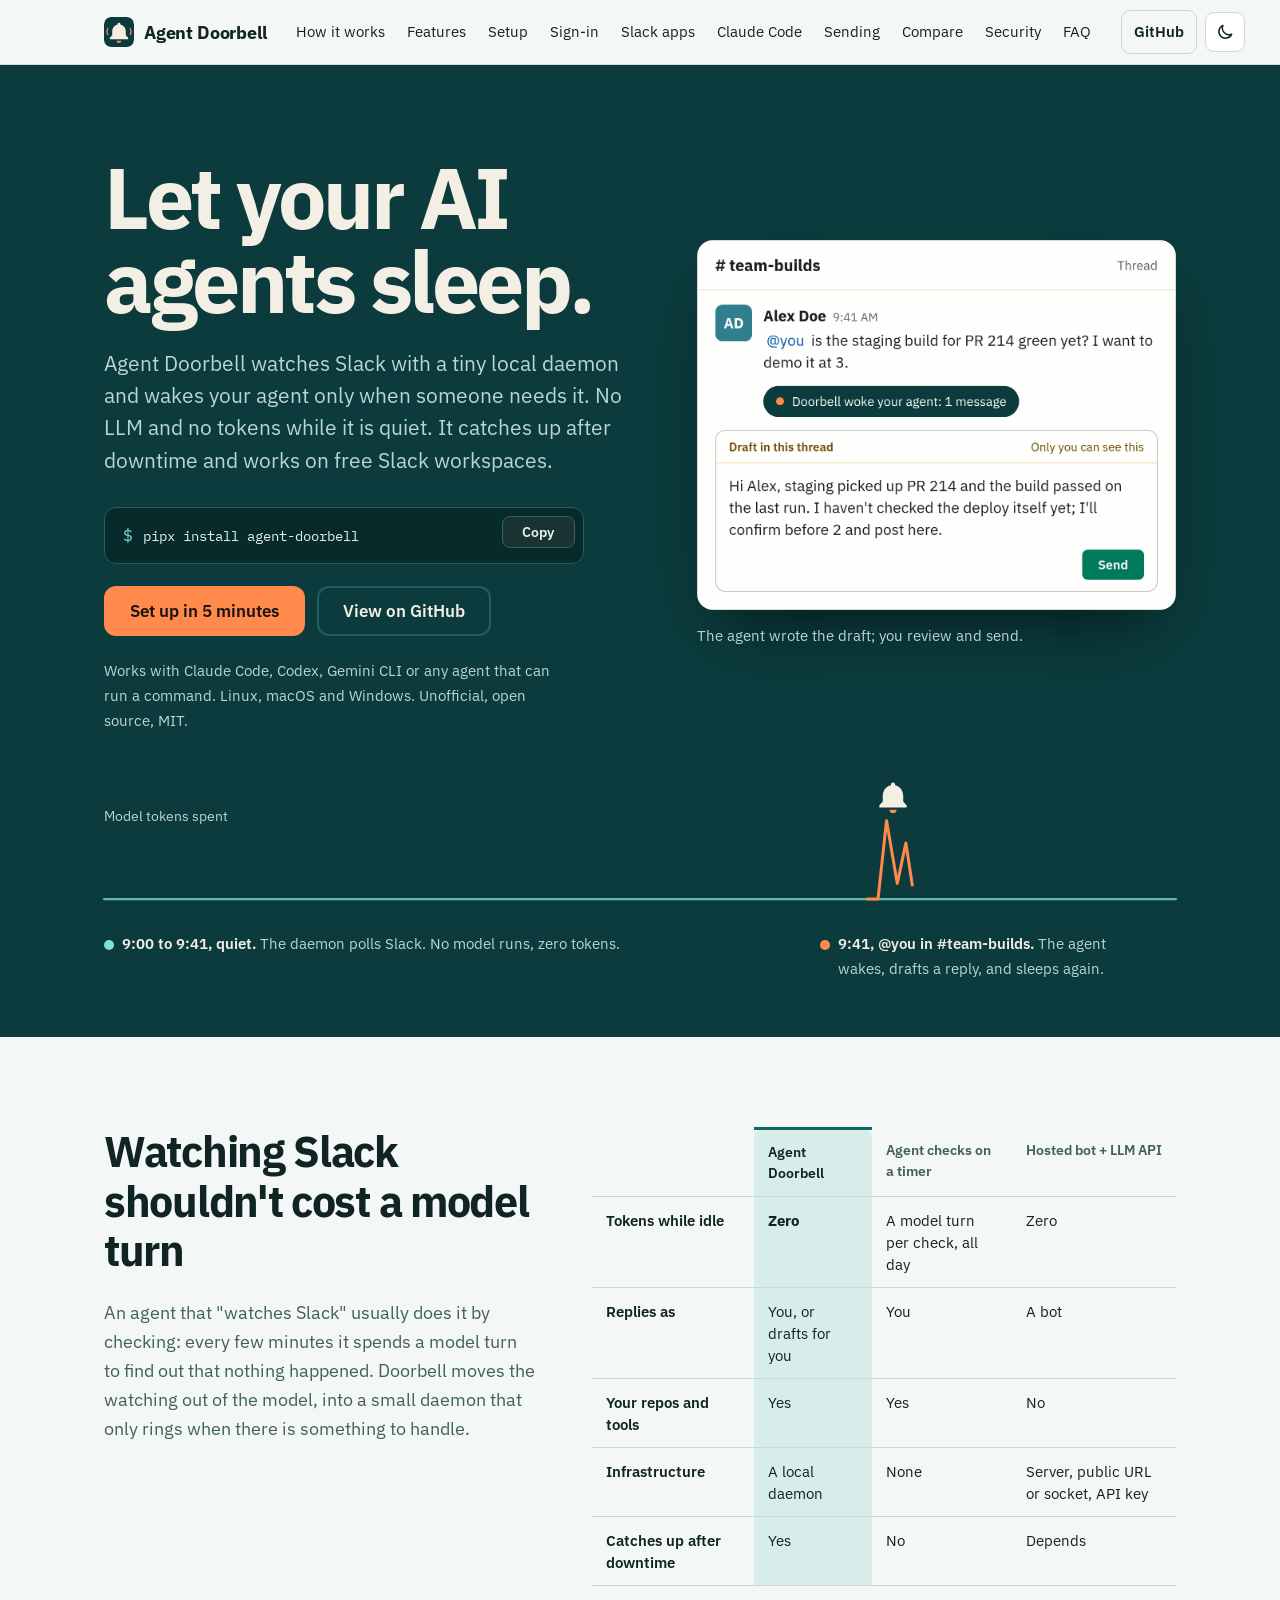
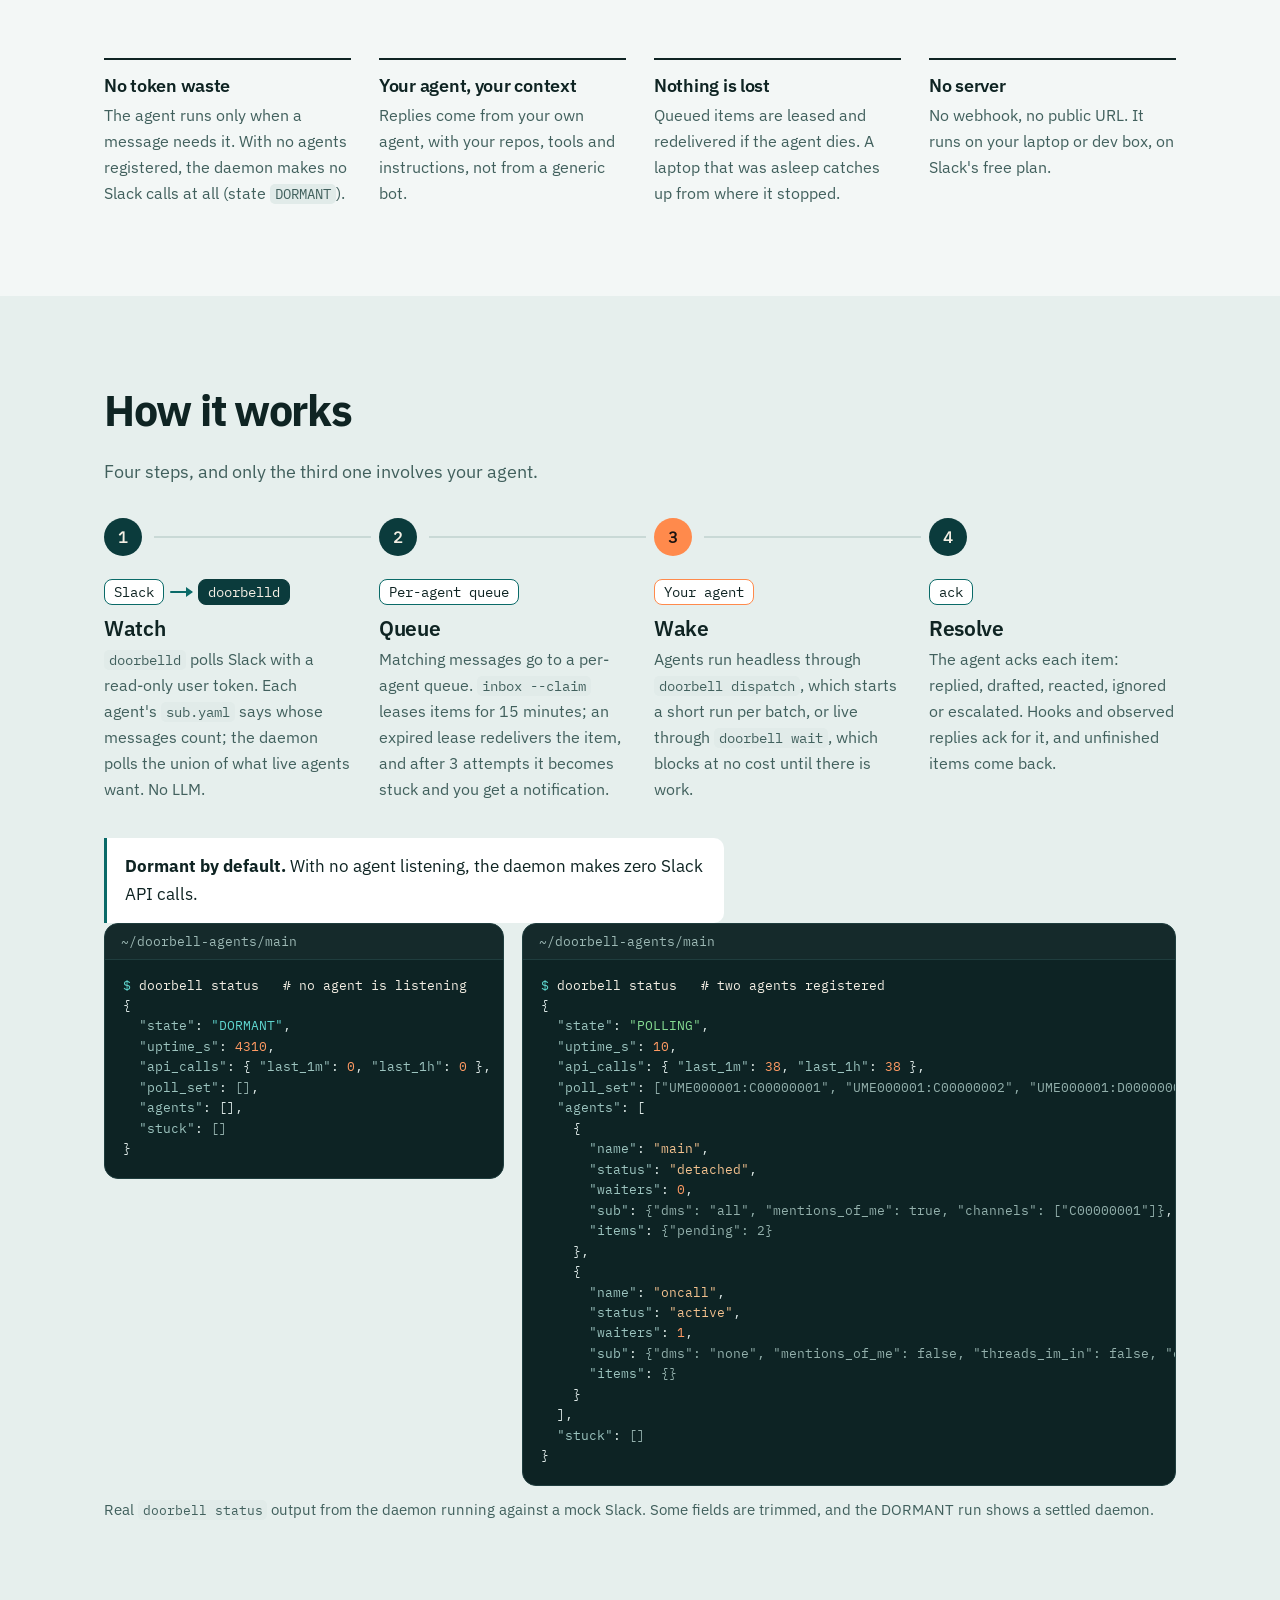
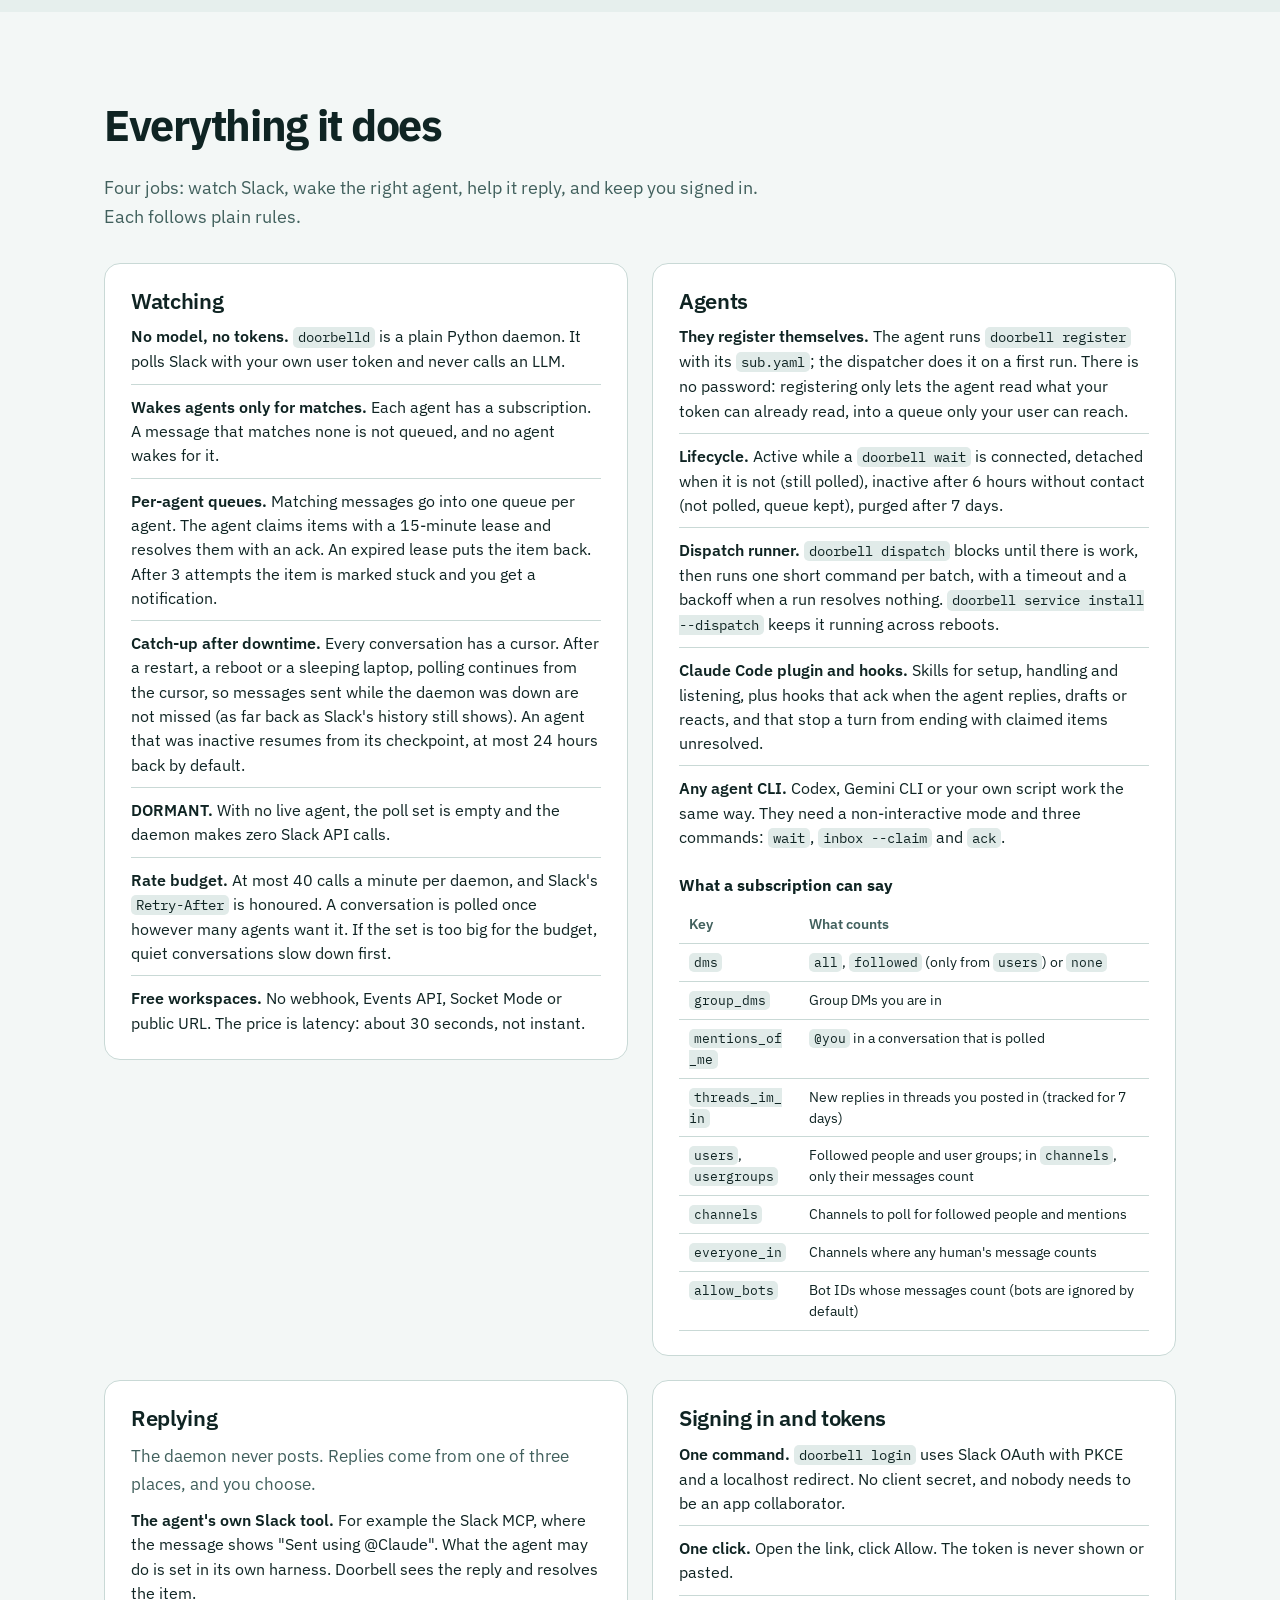
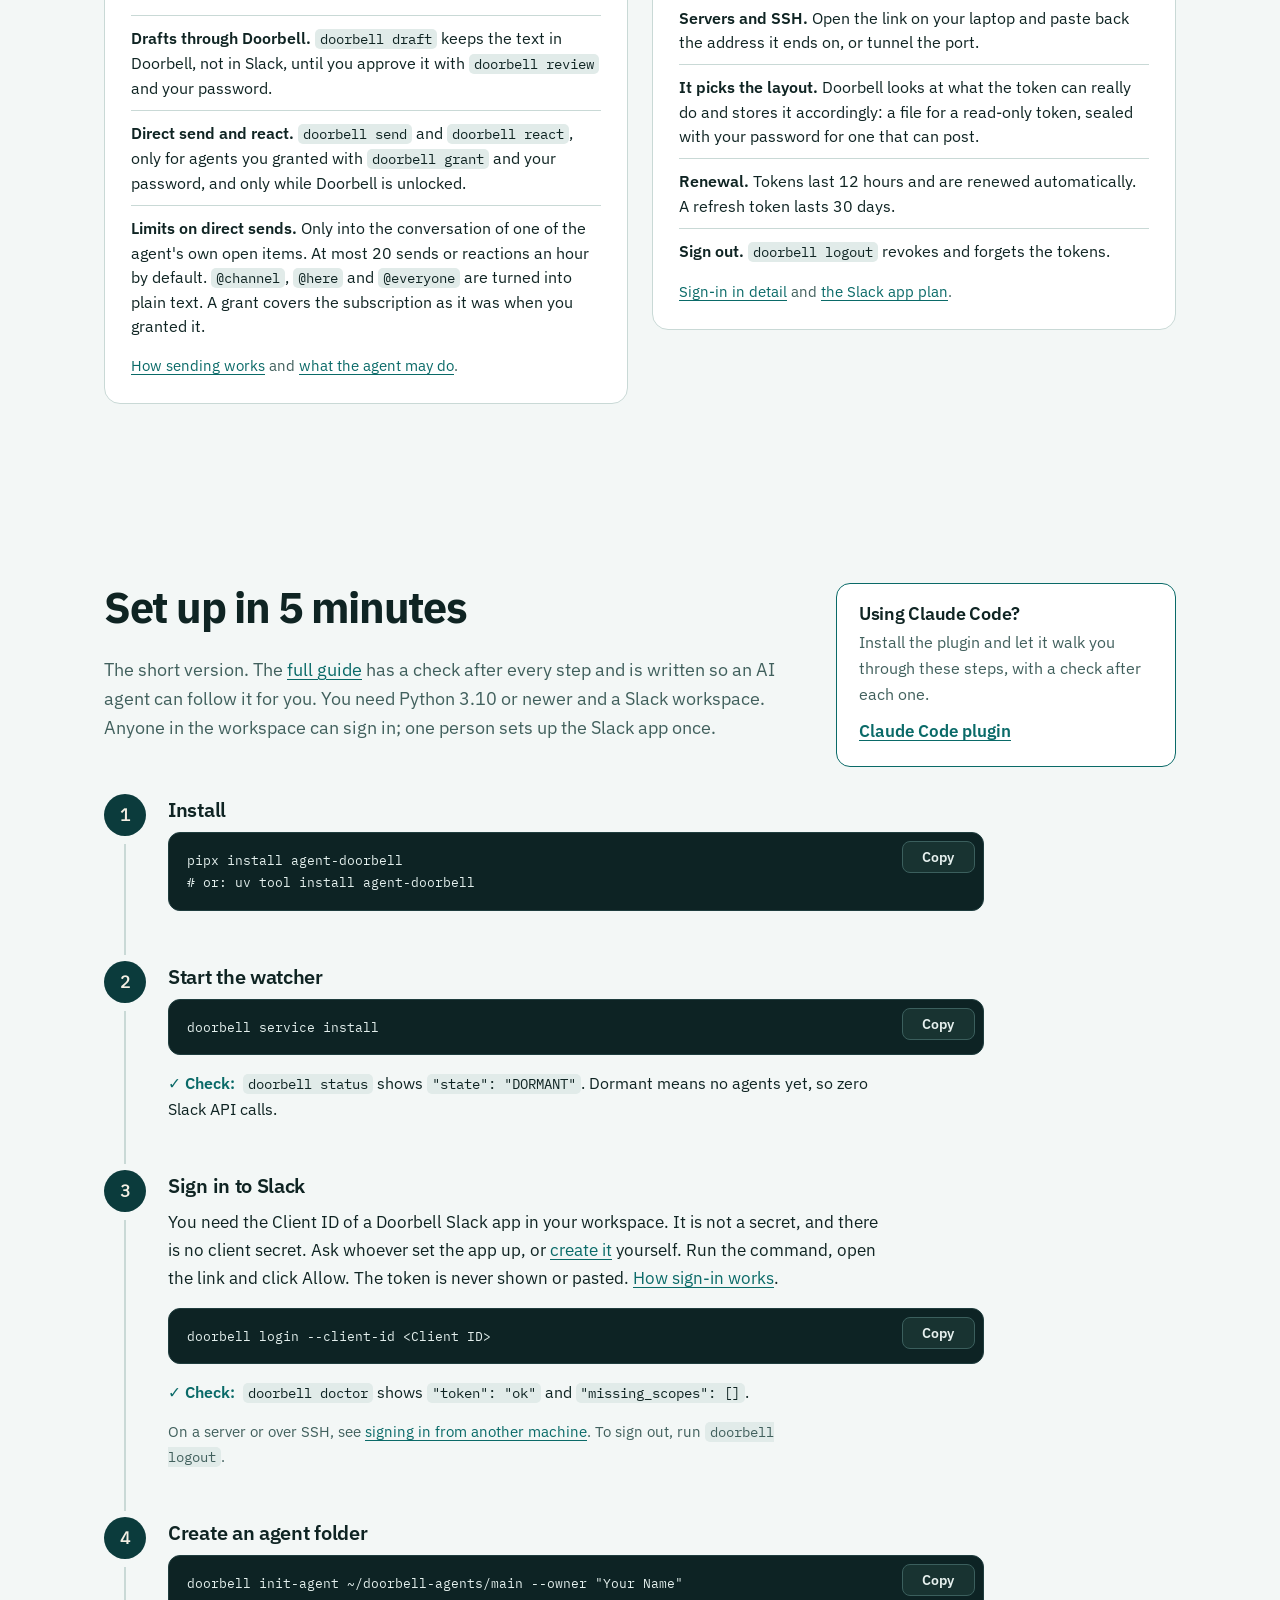
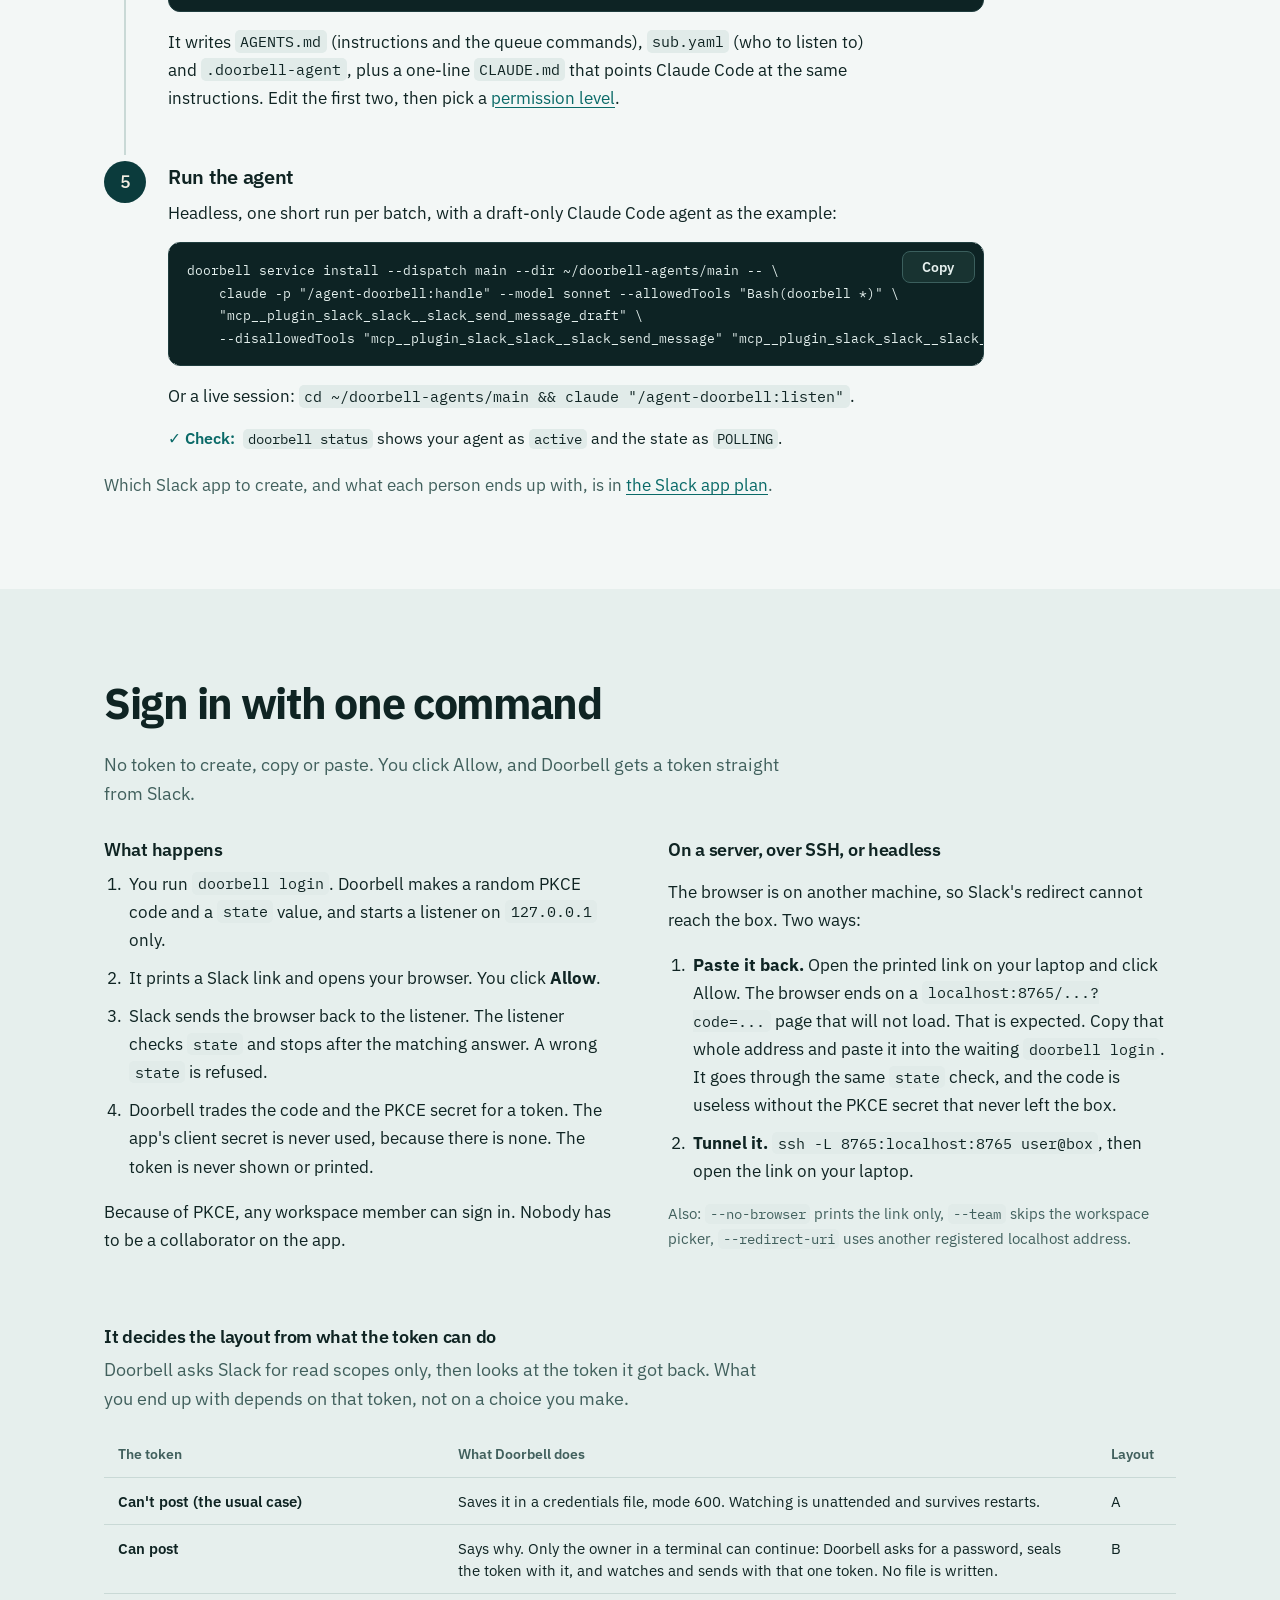
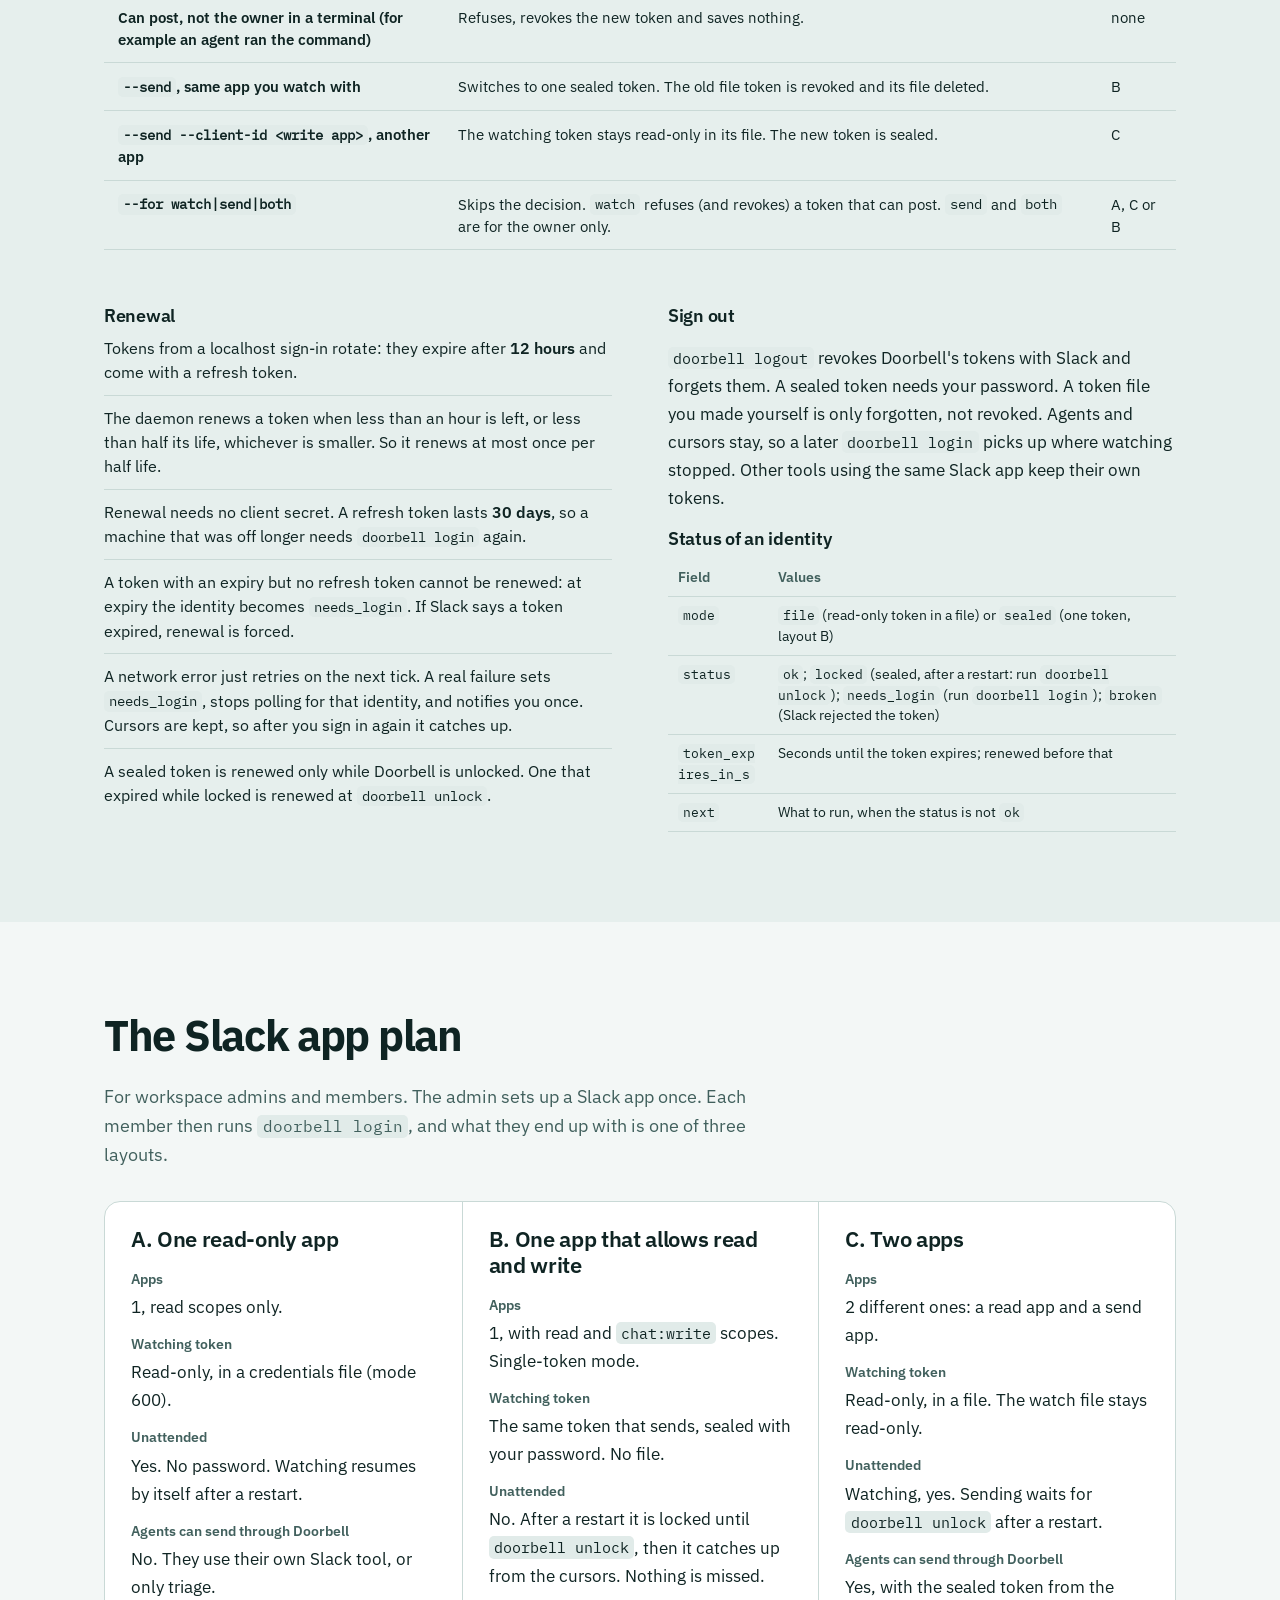
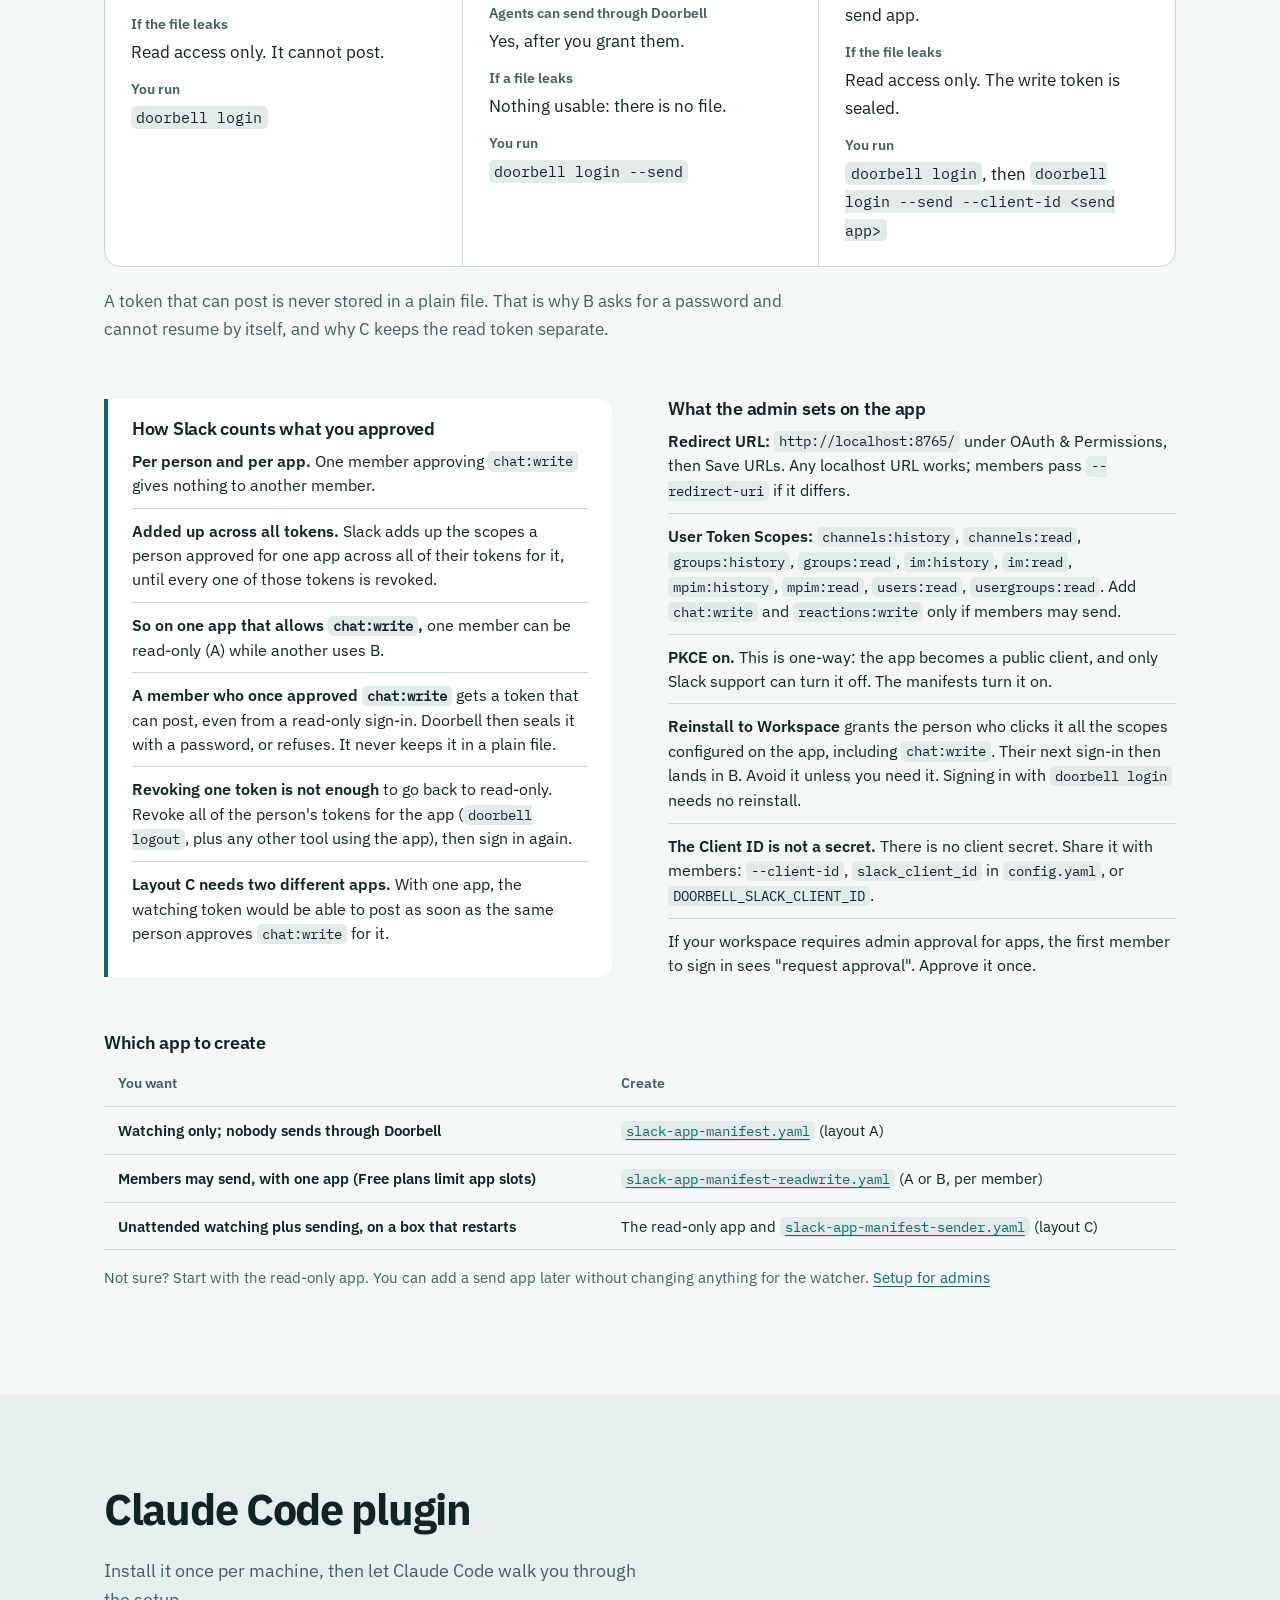
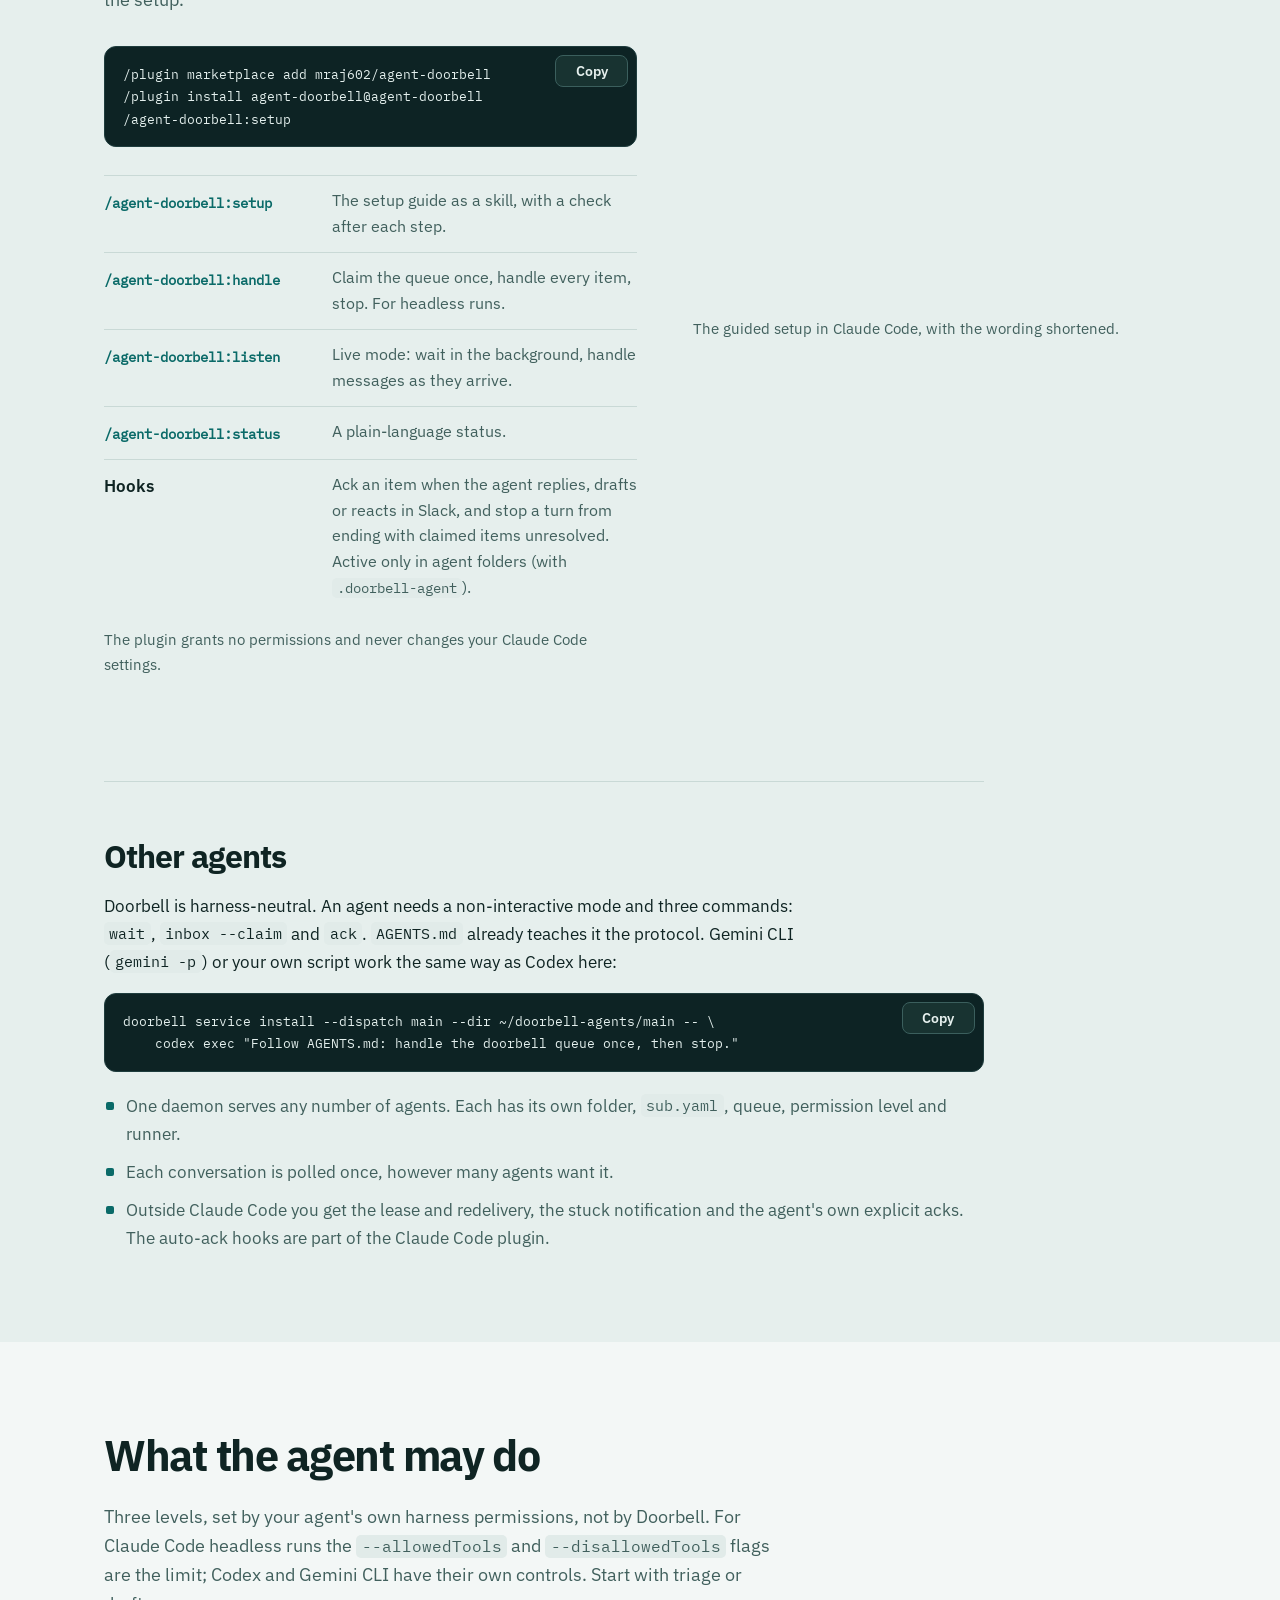
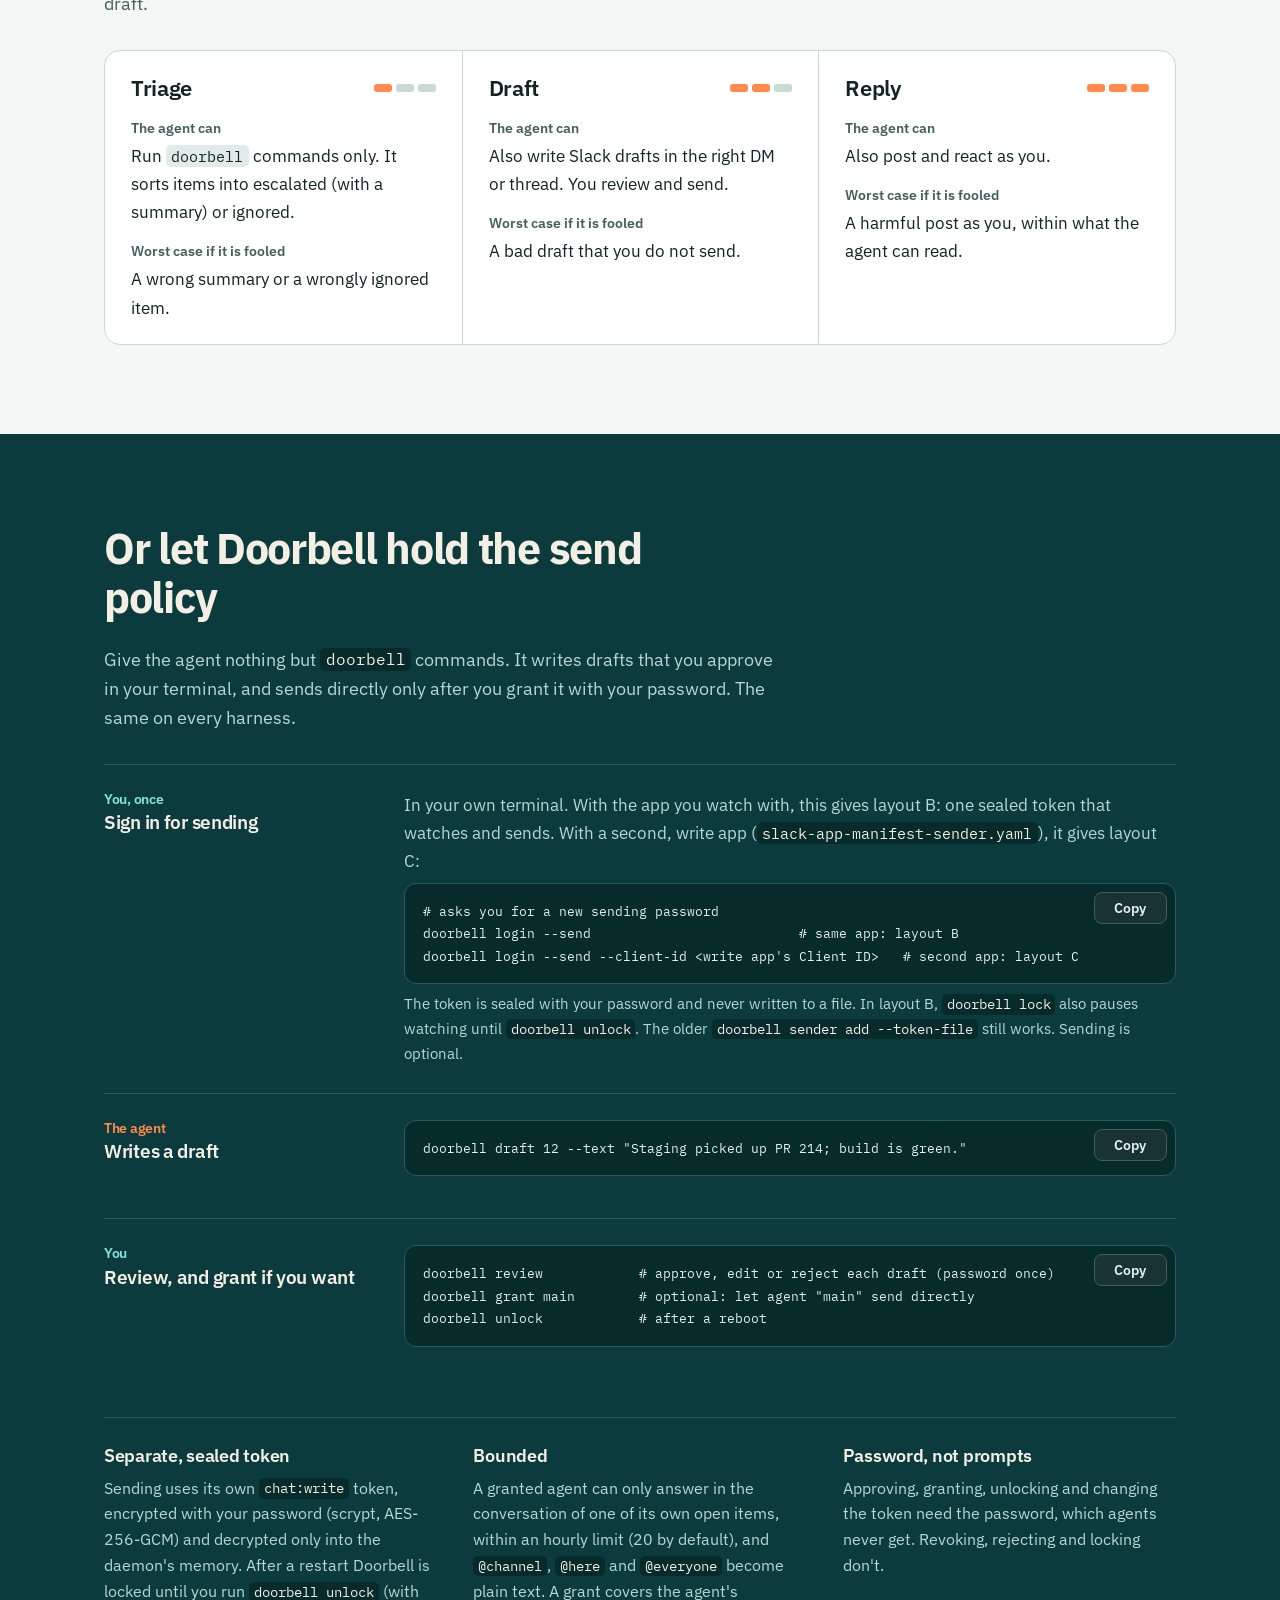
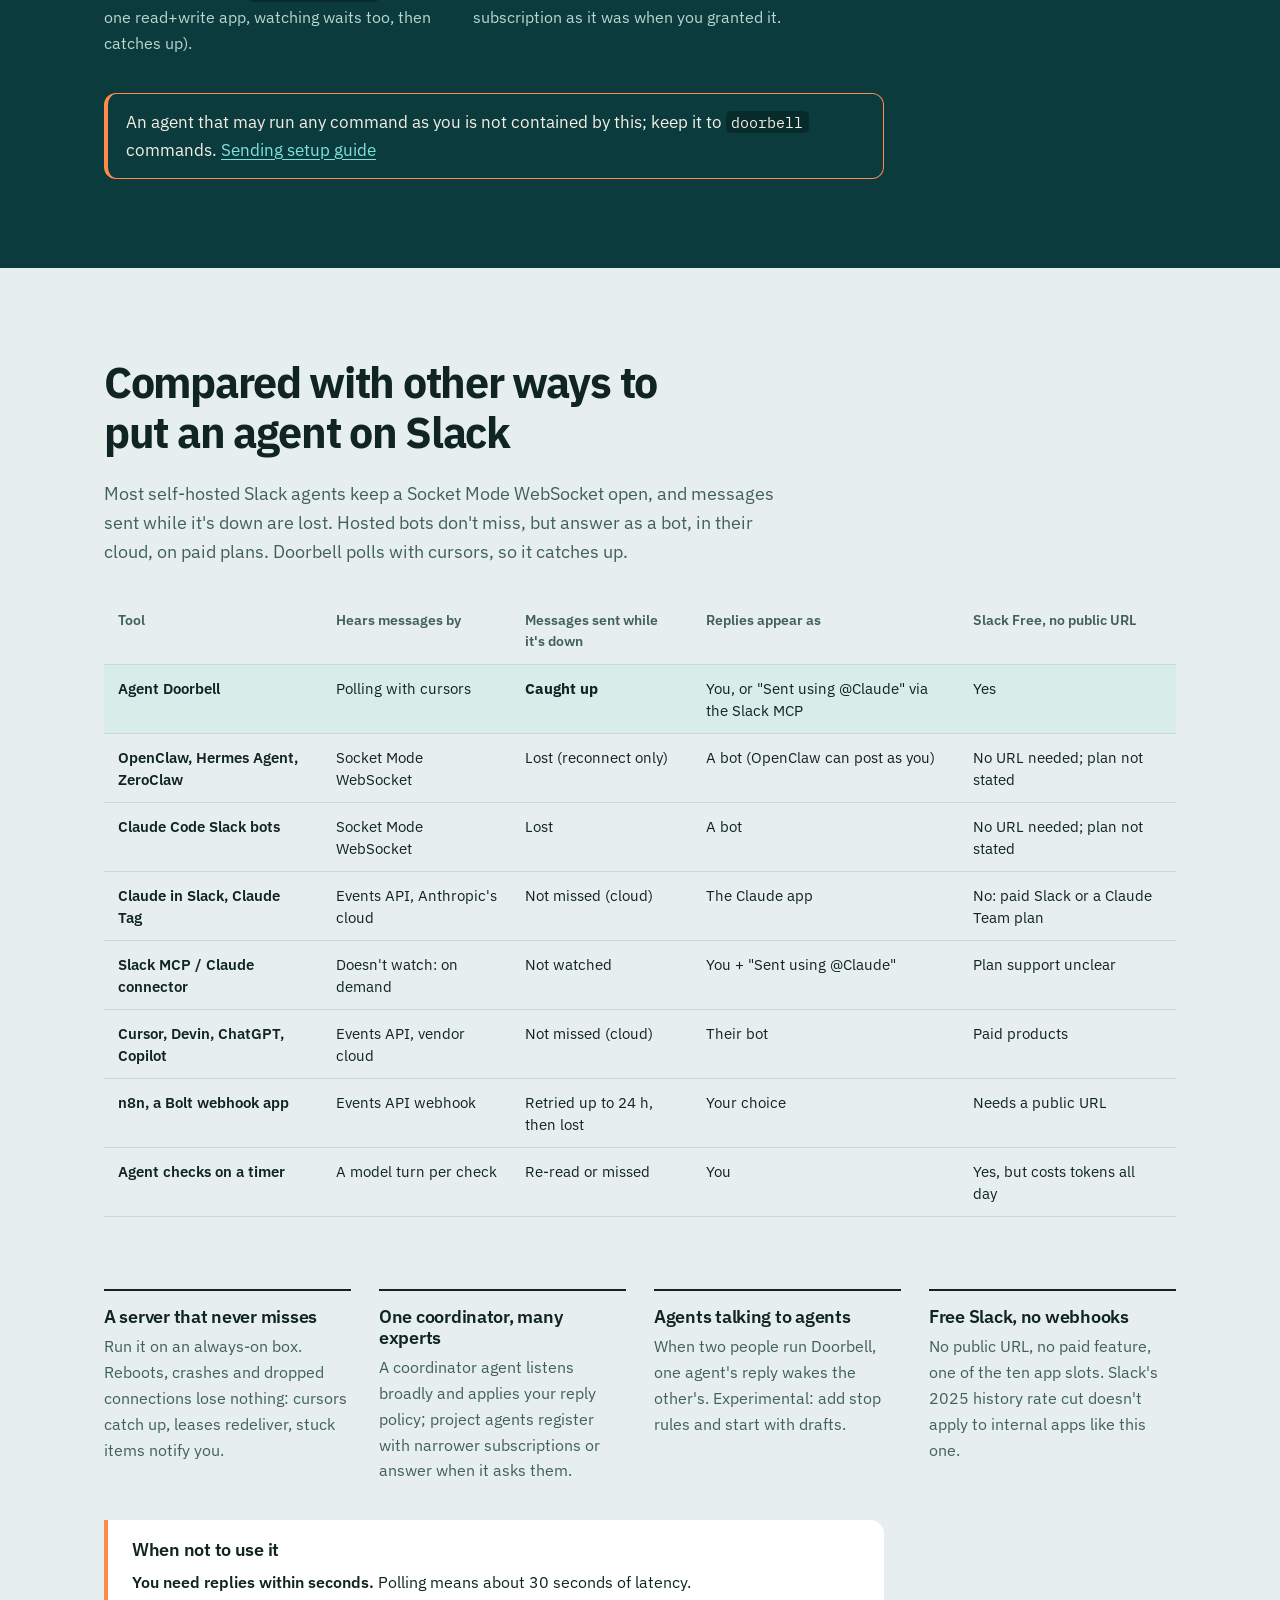
==== commit 2d4391da: "Site and docs: drop CI caveats; changelog fixes Signed-off-by: Mayank Raj <mraj602@gmail.com>" ====
--- a/site/index.html
+++ b/site/index.html
@@ -76,7 +76,7 @@
             <a class="btn primary" href="#setup">Set up in 5 minutes</a>
             <a class="btn ghost" href="https://github.com/mraj602/agent-doorbell">View on GitHub</a>
           </p>
-          <p class="note">Works with Claude Code, Codex, Gemini CLI or any agent that can run a command. Linux, macOS and Windows (Linux is the tested platform). Unofficial, open source, MIT.</p>
+          <p class="note">Works with Claude Code, Codex, Gemini CLI or any agent that can run a command. Linux, macOS and Windows. Unofficial, open source, MIT.</p>
         </div>
         <figure class="fig hero-fig">
           <img class="shot" src="img/slack-thread.png" width="1200" height="927" alt="A Slack thread in #team-builds. Alex Doe asks whether the staging build for PR 214 is green. Doorbell woke the agent, and a draft reply sits in the thread, visible only to you, with a Send button.">
@@ -691,7 +691,7 @@
           <details><summary>What if the daemon or my laptop was off?</summary><p>Nothing is lost. Every conversation has a cursor, so polling continues from it, as far back as Slack's history still shows. An agent that was inactive resumes from its checkpoint, at most 24 hours back by default. If a sign-in could not be renewed meanwhile, run <code>doorbell login</code>; cursors are kept. In layout B, run <code>doorbell unlock</code> first.</p></details>
           <details><summary>Live session or headless dispatch?</summary><p>Headless is recommended for anything that runs for days: each batch starts a fresh, small context. A live session is good for watching the agent work, but its cost per batch grows with the session's age. See <a href="https://github.com/mraj602/agent-doorbell/blob/main/docs/RUNNING.md">RUNNING.md</a>.</p></details>
           <details><summary>How many people can share one daemon?</summary><p>One person per daemon. Everyone in a workspace can use the same Slack app: each person runs <code>doorbell login</code> and gets their own token. Several agents can share one daemon.</p></details>
-          <details><summary>What are the known limits?</summary><p>Linux is the tested platform; macOS and Windows should work but are not covered by CI yet. Only messages are watched, not search, files or canvases. See <a href="https://github.com/mraj602/agent-doorbell/blob/main/docs/ARCHITECTURE.md#14-limits-and-known-gaps">Limits and known gaps</a>.</p></details>
+          <details><summary>What are the known limits?</summary><p>One person per daemon, and replies arrive within about 30 seconds. Only messages are watched, not search, files or canvases. See <a href="https://github.com/mraj602/agent-doorbell/blob/main/docs/ARCHITECTURE.md#14-limits-and-known-gaps">Limits and known gaps</a>.</p></details>
         </div>
       </div>
     </section>
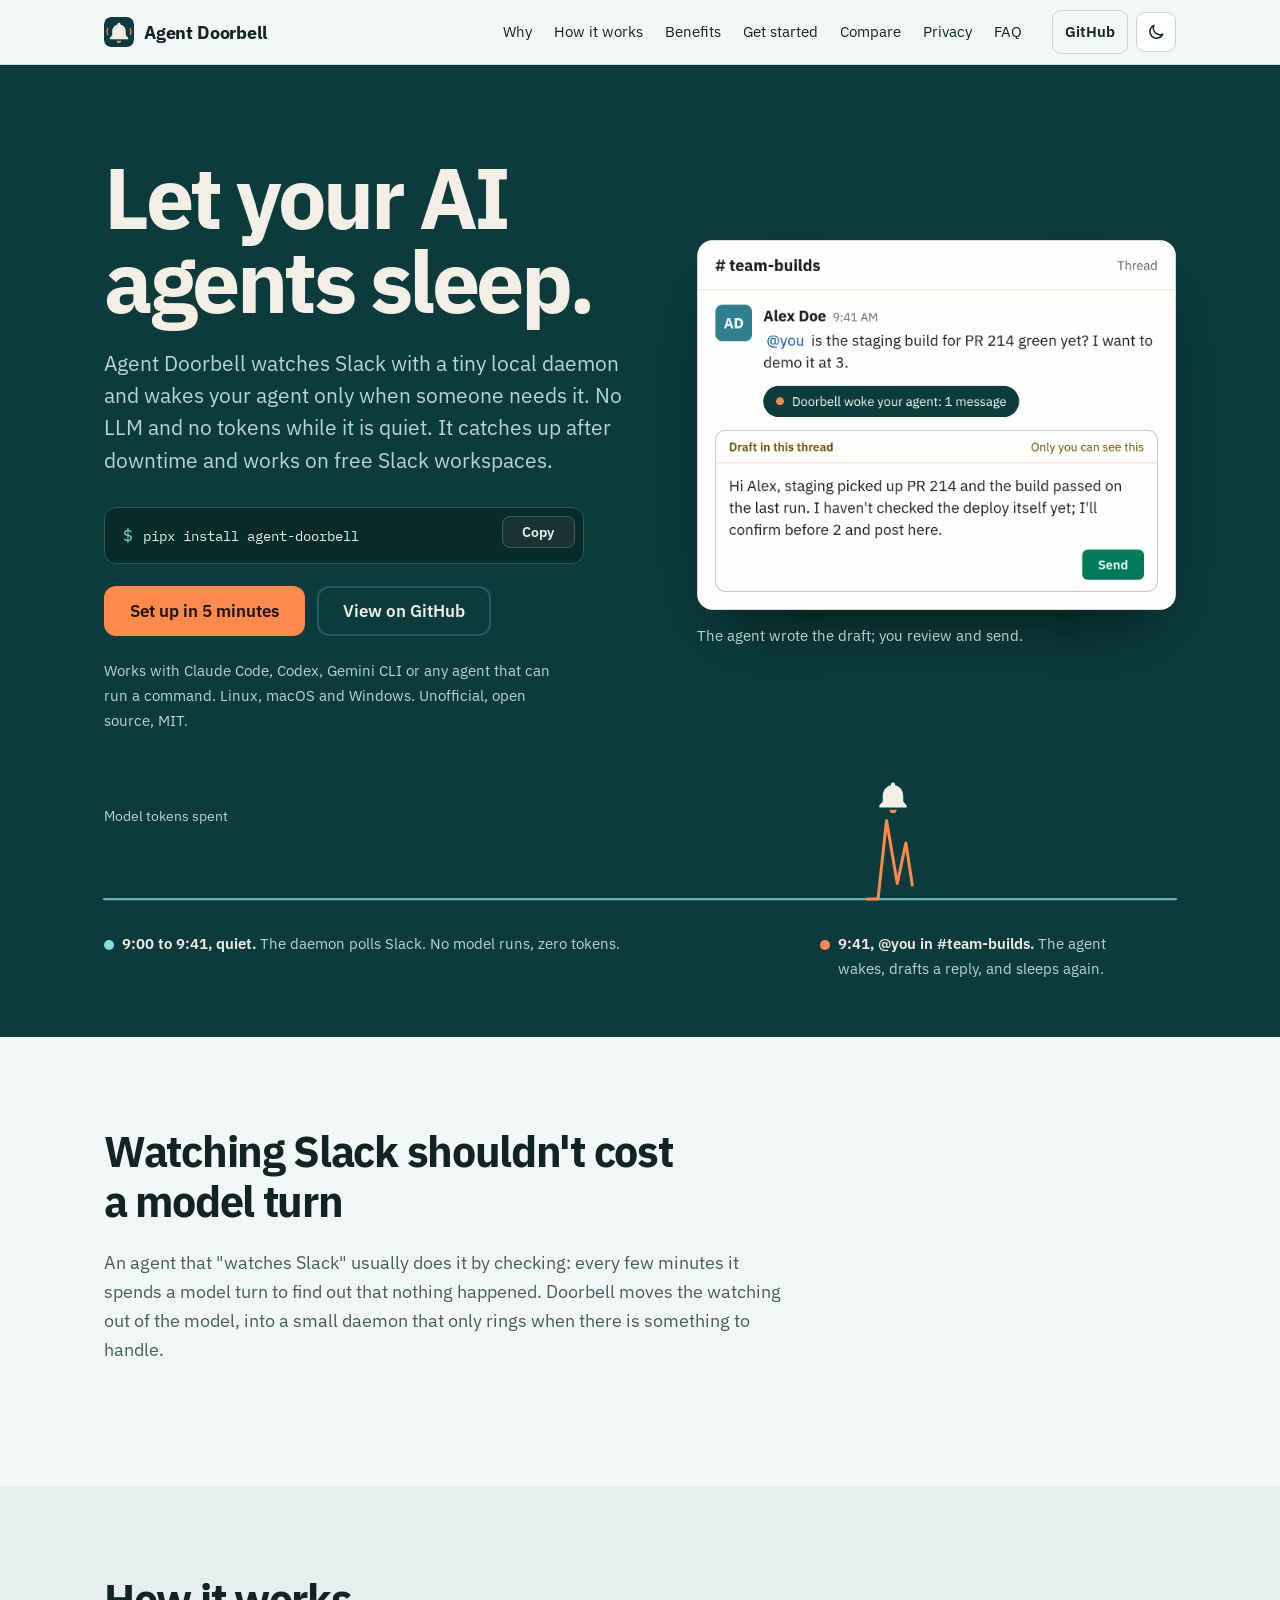
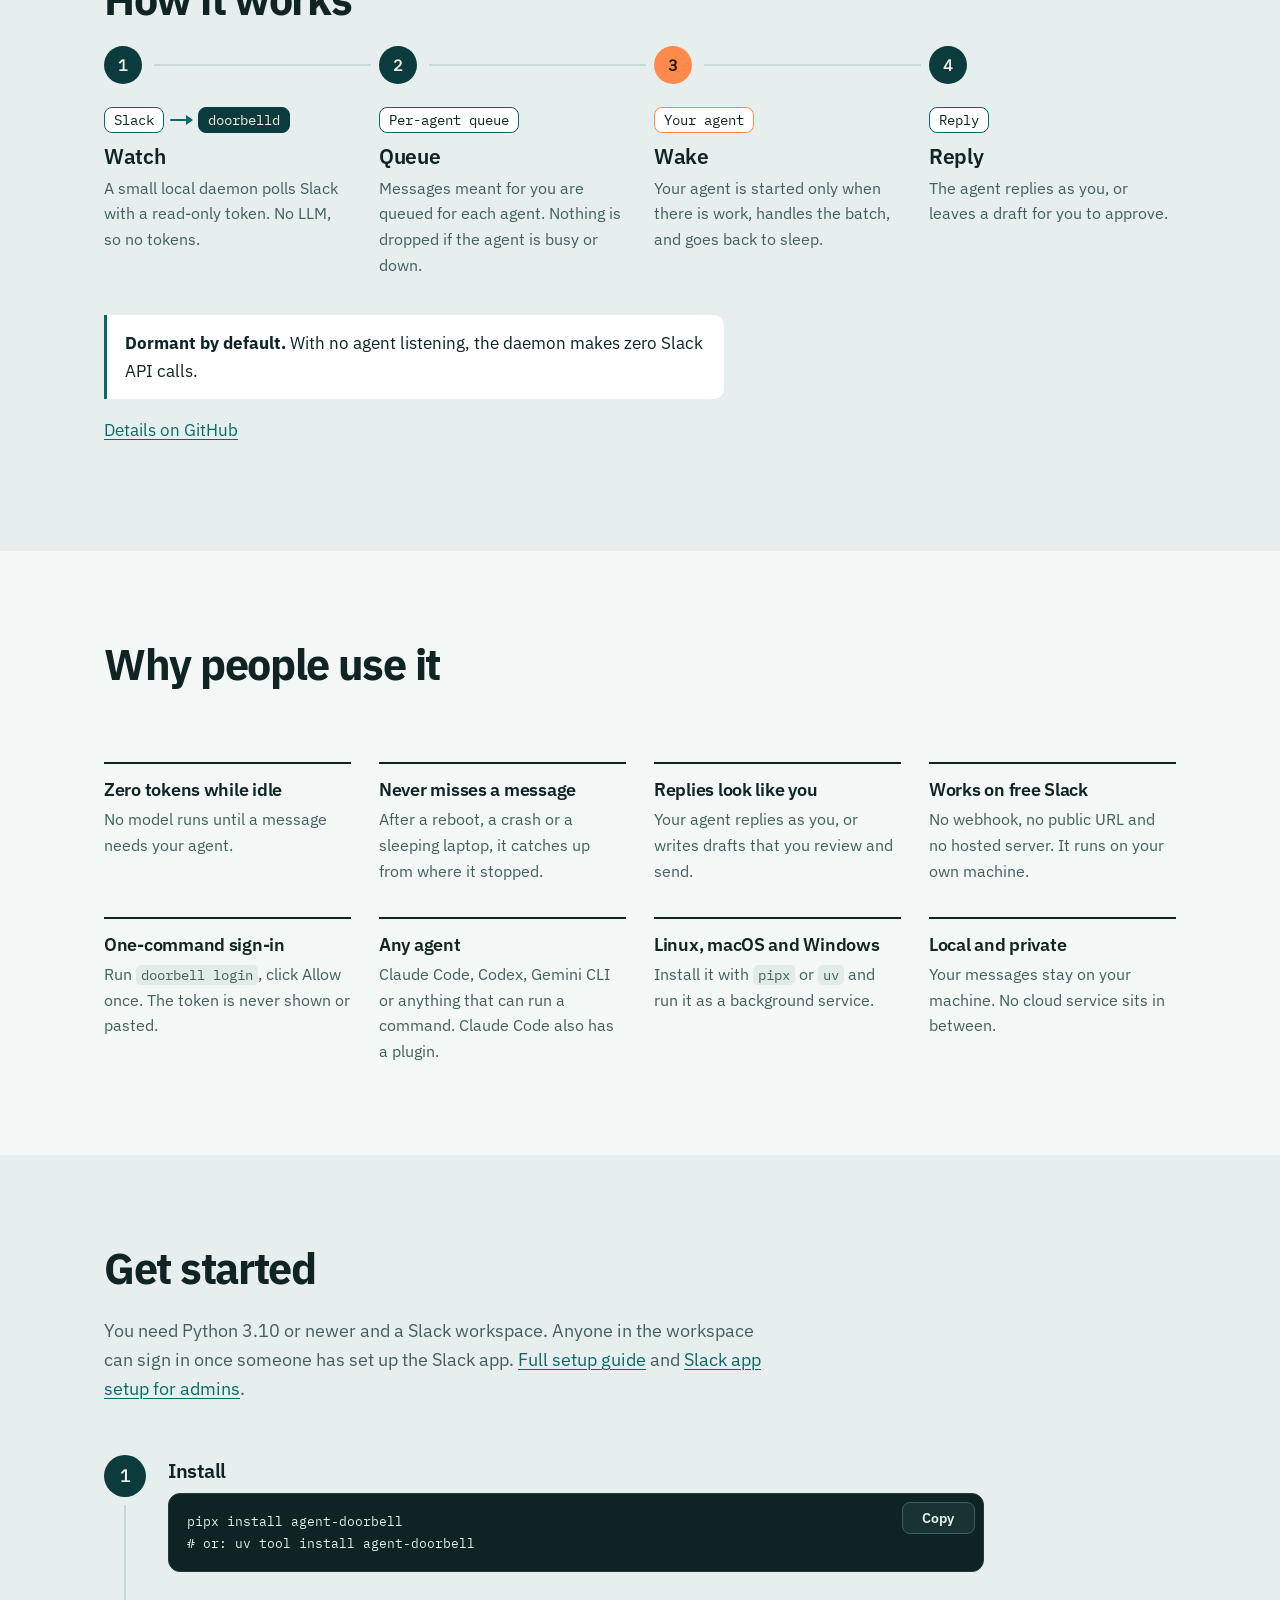
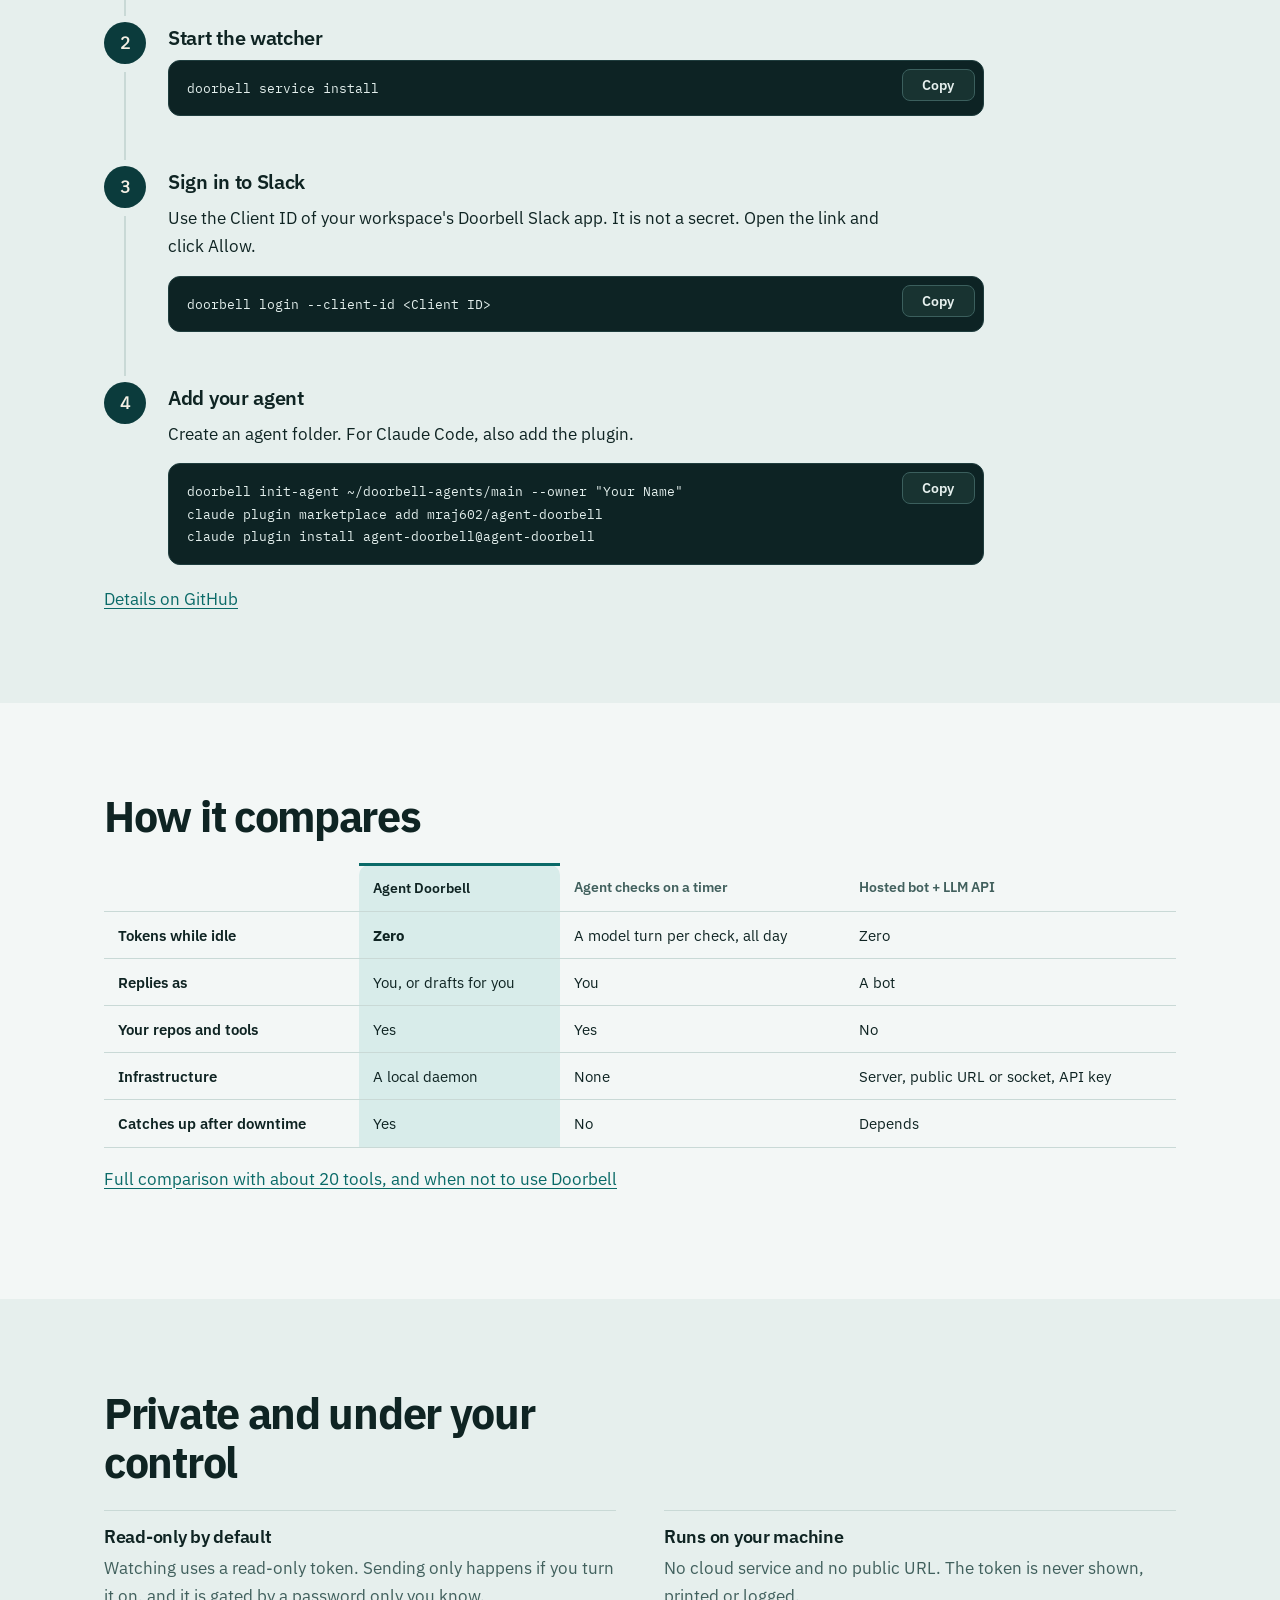
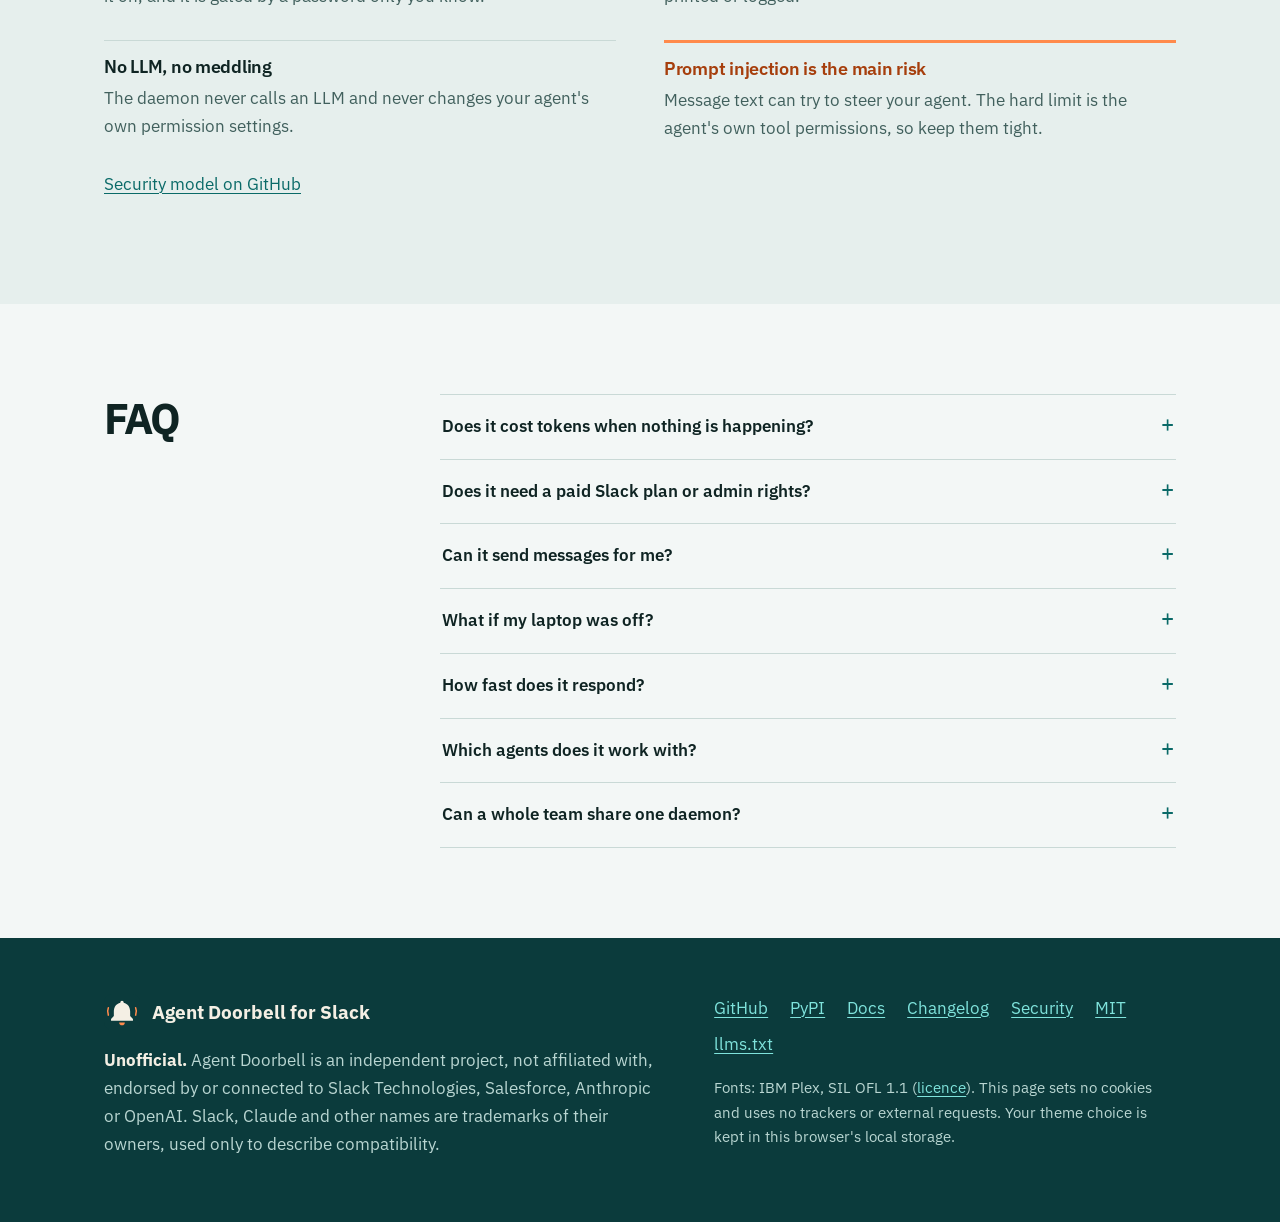
==== commit 1b4708e3: "Slim the website to a benefits-first landing page; expand README comparison and sign-in details Sign" ====
--- a/site/index.html
+++ b/site/index.html
@@ -41,15 +41,12 @@
         <span>Agent Doorbell</span>
       </a>
       <nav aria-label="Page">
+        <a href="#why">Why</a>
         <a href="#how">How it works</a>
-        <a href="#features">Features</a>
-        <a href="#setup">Setup</a>
-        <a href="#signin">Sign-in</a>
-        <a href="#plan">Slack apps</a>
-        <a href="#plugin">Claude Code</a>
-        <a href="#sending">Sending</a>
+        <a href="#features">Benefits</a>
+        <a href="#start">Get started</a>
         <a href="#compare">Compare</a>
-        <a href="#privacy">Security</a>
+        <a href="#privacy">Privacy</a>
         <a href="#faq">FAQ</a>
       </nav>
       <div class="tools">
@@ -73,7 +70,7 @@
             <button type="button" class="copy" data-copy="cmd-hero" aria-label="Copy install command">Copy</button>
           </div>
           <p class="cta">
-            <a class="btn primary" href="#setup">Set up in 5 minutes</a>
+            <a class="btn primary" href="#start">Set up in 5 minutes</a>
             <a class="btn ghost" href="https://github.com/mraj602/agent-doorbell">View on GitHub</a>
           </p>
           <p class="note">Works with Claude Code, Codex, Gemini CLI or any agent that can run a command. Linux, macOS and Windows. Unofficial, open source, MIT.</p>
@@ -104,195 +101,64 @@
 
     <section id="why" class="sec" aria-labelledby="why-h">
       <div class="wrap">
-        <div class="why-grid">
-          <div>
-            <h2 id="why-h">Watching Slack shouldn't cost a model turn</h2>
-            <p class="sub">An agent that "watches Slack" usually does it by checking: every few minutes it spends a model turn to find out that nothing happened. Doorbell moves the watching out of the model, into a small daemon that only rings when there is something to handle.</p>
-          </div>
-          <div class="tscroll" role="region" aria-label="Comparison table" tabindex="0">
-            <table class="tbl compare">
-              <caption class="vh">How Agent Doorbell compares with an agent checking on a timer and a hosted bot</caption>
-              <thead><tr><td></td><th scope="col" class="us">Agent Doorbell</th><th scope="col">Agent checks on a timer</th><th scope="col">Hosted bot + LLM API</th></tr></thead>
-              <tbody>
-                <tr><th scope="row">Tokens while idle</th><td class="us"><strong>Zero</strong></td><td>A model turn per check, all day</td><td>Zero</td></tr>
-                <tr><th scope="row">Replies as</th><td class="us">You, or drafts for you</td><td>You</td><td>A bot</td></tr>
-                <tr><th scope="row">Your repos and tools</th><td class="us">Yes</td><td>Yes</td><td>No</td></tr>
-                <tr><th scope="row">Infrastructure</th><td class="us">A local daemon</td><td>None</td><td>Server, public URL or socket, API key</td></tr>
-                <tr><th scope="row">Catches up after downtime</th><td class="us">Yes</td><td>No</td><td>Depends</td></tr>
-              </tbody>
-            </table>
-          </div>
-        </div>
-        <ul class="benefits">
-          <li><h3>No token waste</h3><p>The agent runs only when a message needs it. With no agents registered, the daemon makes no Slack calls at all (state <code>DORMANT</code>).</p></li>
-          <li><h3>Your agent, your context</h3><p>Replies come from your own agent, with your repos, tools and instructions, not from a generic bot.</p></li>
-          <li><h3>Nothing is lost</h3><p>Queued items are leased and redelivered if the agent dies. A laptop that was asleep catches up from where it stopped.</p></li>
-          <li><h3>No server</h3><p>No webhook, no public URL. It runs on your laptop or dev box, on Slack's free plan.</p></li>
-        </ul>
+        <h2 id="why-h">Watching Slack shouldn't cost a model turn</h2>
+        <p class="sub">An agent that "watches Slack" usually does it by checking: every few minutes it spends a model turn to find out that nothing happened. Doorbell moves the watching out of the model, into a small daemon that only rings when there is something to handle.</p>
       </div>
     </section>
 
     <section id="how" class="sec alt" aria-labelledby="how-h">
       <div class="wrap">
         <h2 id="how-h">How it works</h2>
-        <p class="sub">Four steps, and only the third one involves your agent.</p>
         <ol class="pipeline">
           <li>
             <p class="node"><span>Slack</span><span class="arrow" aria-hidden="true"></span><span class="hot">doorbelld</span></p>
             <h3>Watch</h3>
-            <p><code>doorbelld</code> polls Slack with a read-only user token. Each agent's <code>sub.yaml</code> says whose messages count; the daemon polls the union of what live agents want. No LLM.</p>
+            <p>A small local daemon polls Slack with a read-only token. No LLM, so no tokens.</p>
           </li>
           <li>
             <p class="node"><span>Per-agent queue</span></p>
             <h3>Queue</h3>
-            <p>Matching messages go to a per-agent queue. <code>inbox --claim</code> leases items for 15 minutes; an expired lease redelivers the item, and after 3 attempts it becomes stuck and you get a notification.</p>
+            <p>Messages meant for you are queued for each agent. Nothing is dropped if the agent is busy or down.</p>
           </li>
           <li>
             <p class="node"><span class="ring">Your agent</span></p>
             <h3>Wake</h3>
-            <p>Agents run headless through <code>doorbell dispatch</code>, which starts a short run per batch, or live through <code>doorbell wait</code>, which blocks at no cost until there is work.</p>
-          </li>
-          <li>
-            <p class="node"><span>ack</span></p>
-            <h3>Resolve</h3>
-            <p>The agent acks each item: replied, drafted, reacted, ignored or escalated. Hooks and observed replies ack for it, and unfinished items come back.</p>
+            <p>Your agent is started only when there is work, handles the batch, and goes back to sleep.</p>
+          </li>
+          <li>
+            <p class="node"><span>Reply</span></p>
+            <h3>Reply</h3>
+            <p>The agent replies as you, or leaves a draft for you to approve.</p>
           </li>
         </ol>
         <p class="dormant"><strong>Dormant by default.</strong> With no agent listening, the daemon makes zero Slack API calls.</p>
-
-        <figure class="fig status">
-          <div class="status-grid">
-            <div class="term" role="group" aria-label="doorbell status with no agent listening">
-              <p class="term-bar">~/doorbell-agents/main</p>
-<pre tabindex="0"><span class="p">$</span> <span class="b">doorbell status   # no agent is listening</span>
-{
-  <span class="k">&quot;state&quot;</span>: <span class="p">&quot;DORMANT&quot;</span>,
-  <span class="k">&quot;uptime_s&quot;</span>: <span class="n">4310</span>,
-  <span class="k">&quot;api_calls&quot;</span>: { <span class="k">&quot;last_1m&quot;</span>: <span class="n">0</span>, <span class="k">&quot;last_1h&quot;</span>: <span class="n">0</span> },
-  <span class="k">&quot;poll_set&quot;</span>: <span class="d">[]</span>,
-  <span class="k">&quot;agents&quot;</span>: [],
-  <span class="k">&quot;stuck&quot;</span>: <span class="d">[]</span>
-}</pre>
-            </div>
-            <div class="term" role="group" aria-label="doorbell status with two agents registered">
-              <p class="term-bar">~/doorbell-agents/main</p>
-<pre tabindex="0"><span class="p">$</span> <span class="b">doorbell status   # two agents registered</span>
-{
-  <span class="k">&quot;state&quot;</span>: <span class="g">&quot;POLLING&quot;</span>,
-  <span class="k">&quot;uptime_s&quot;</span>: <span class="n">10</span>,
-  <span class="k">&quot;api_calls&quot;</span>: { <span class="k">&quot;last_1m&quot;</span>: <span class="n">38</span>, <span class="k">&quot;last_1h&quot;</span>: <span class="n">38</span> },
-  <span class="k">&quot;poll_set&quot;</span>: <span class="d">[&quot;UME000001:C00000001&quot;, &quot;UME000001:C00000002&quot;, &quot;UME000001:D00000004&quot;]</span>,
-  <span class="k">&quot;agents&quot;</span>: [
-    {
-      <span class="k">&quot;name&quot;</span>: <span class="s">&quot;main&quot;</span>,
-      <span class="k">&quot;status&quot;</span>: <span class="s">&quot;detached&quot;</span>,
-      <span class="k">&quot;waiters&quot;</span>: <span class="n">0</span>,
-      <span class="k">&quot;sub&quot;</span>: <span class="d">{&quot;dms&quot;: &quot;all&quot;, &quot;mentions_of_me&quot;: true, &quot;channels&quot;: [&quot;C00000001&quot;]}</span>,
-      <span class="k">&quot;items&quot;</span>: <span class="d">{&quot;pending&quot;: 2}</span>
-    },
-    {
-      <span class="k">&quot;name&quot;</span>: <span class="s">&quot;oncall&quot;</span>,
-      <span class="k">&quot;status&quot;</span>: <span class="s">&quot;active&quot;</span>,
-      <span class="k">&quot;waiters&quot;</span>: <span class="n">1</span>,
-      <span class="k">&quot;sub&quot;</span>: <span class="d">{&quot;dms&quot;: &quot;none&quot;, &quot;mentions_of_me&quot;: false, &quot;threads_im_in&quot;: false, &quot;everyone_in&quot;: [&quot;C00000002&quot;]}</span>,
-      <span class="k">&quot;items&quot;</span>: <span class="d">{}</span>
-    }
-  ],
-  <span class="k">&quot;stuck&quot;</span>: <span class="d">[]</span>
-}</pre>
-            </div>
-          </div>
-          <figcaption>Real <code>doorbell status</code> output from the daemon running against a mock Slack. Some fields are trimmed, and the DORMANT run shows a settled daemon.</figcaption>
-        </figure>
+        <p class="small"><a href="https://github.com/mraj602/agent-doorbell/blob/main/docs/ARCHITECTURE.md">Details on GitHub</a></p>
       </div>
     </section>
 
     <section id="features" class="sec" aria-labelledby="features-h">
       <div class="wrap">
-        <h2 id="features-h">Everything it does</h2>
-        <p class="sub">Four jobs: watch Slack, wake the right agent, help it reply, and keep you signed in. Each follows plain rules.</p>
-        <div class="feat-grid">
-          <article class="card" id="watching">
-            <h3>Watching</h3>
-            <ul class="rules">
-              <li><strong>No model, no tokens.</strong> <code>doorbelld</code> is a plain Python daemon. It polls Slack with your own user token and never calls an LLM.</li>
-              <li><strong>Wakes agents only for matches.</strong> Each agent has a subscription. A message that matches none is not queued, and no agent wakes for it.</li>
-              <li><strong>Per-agent queues.</strong> Matching messages go into one queue per agent. The agent claims items with a 15-minute lease and resolves them with an ack. An expired lease puts the item back. After 3 attempts the item is marked stuck and you get a notification.</li>
-              <li><strong>Catch-up after downtime.</strong> Every conversation has a cursor. After a restart, a reboot or a sleeping laptop, polling continues from the cursor, so messages sent while the daemon was down are not missed (as far back as Slack's history still shows). An agent that was inactive resumes from its checkpoint, at most 24 hours back by default.</li>
-              <li><strong>DORMANT.</strong> With no live agent, the poll set is empty and the daemon makes zero Slack API calls.</li>
-              <li><strong>Rate budget.</strong> At most 40 calls a minute per daemon, and Slack's <code>Retry-After</code> is honoured. A conversation is polled once however many agents want it. If the set is too big for the budget, quiet conversations slow down first.</li>
-              <li><strong>Free workspaces.</strong> No webhook, Events API, Socket Mode or public URL. The price is latency: about 30 seconds, not instant.</li>
-            </ul>
-          </article>
-
-          <article class="card" id="agents-card">
-            <h3>Agents</h3>
-            <ul class="rules">
-              <li><strong>They register themselves.</strong> The agent runs <code>doorbell register</code> with its <code>sub.yaml</code>; the dispatcher does it on a first run. There is no password: registering only lets the agent read what your token can already read, into a queue only your user can reach.</li>
-              <li><strong>Lifecycle.</strong> Active while a <code>doorbell wait</code> is connected, detached when it is not (still polled), inactive after 6 hours without contact (not polled, queue kept), purged after 7 days.</li>
-              <li><strong>Dispatch runner.</strong> <code>doorbell dispatch</code> blocks until there is work, then runs one short command per batch, with a timeout and a backoff when a run resolves nothing. <code>doorbell service install --dispatch</code> keeps it running across reboots.</li>
-              <li><strong>Claude Code plugin and hooks.</strong> Skills for setup, handling and listening, plus hooks that ack when the agent replies, drafts or reacts, and that stop a turn from ending with claimed items unresolved.</li>
-              <li><strong>Any agent CLI.</strong> Codex, Gemini CLI or your own script work the same way. They need a non-interactive mode and three commands: <code>wait</code>, <code>inbox --claim</code> and <code>ack</code>.</li>
-            </ul>
-            <h4>What a subscription can say</h4>
-            <div class="tscroll" role="region" aria-label="Subscription keys" tabindex="0">
-              <table class="tbl small-tbl">
-                <caption class="vh">Keys of an agent's sub.yaml</caption>
-                <thead><tr><th scope="col">Key</th><th scope="col">What counts</th></tr></thead>
-                <tbody>
-                  <tr><th scope="row"><code>dms</code></th><td><code>all</code>, <code>followed</code> (only from <code>users</code>) or <code>none</code></td></tr>
-                  <tr><th scope="row"><code>group_dms</code></th><td>Group DMs you are in</td></tr>
-                  <tr><th scope="row"><code>mentions_of_me</code></th><td><code>@you</code> in a conversation that is polled</td></tr>
-                  <tr><th scope="row"><code>threads_im_in</code></th><td>New replies in threads you posted in (tracked for 7 days)</td></tr>
-                  <tr><th scope="row"><code>users</code>, <code>usergroups</code></th><td>Followed people and user groups; in <code>channels</code>, only their messages count</td></tr>
-                  <tr><th scope="row"><code>channels</code></th><td>Channels to poll for followed people and mentions</td></tr>
-                  <tr><th scope="row"><code>everyone_in</code></th><td>Channels where any human's message counts</td></tr>
-                  <tr><th scope="row"><code>allow_bots</code></th><td>Bot IDs whose messages count (bots are ignored by default)</td></tr>
-                </tbody>
-              </table>
-            </div>
-          </article>
-
-          <article class="card" id="replying">
-            <h3>Replying</h3>
-            <p class="card-lead">The daemon never posts. Replies come from one of three places, and you choose.</p>
-            <ul class="rules">
-              <li><strong>The agent's own Slack tool.</strong> For example the Slack MCP, where the message shows "Sent using @Claude". What the agent may do is set in its own harness. Doorbell sees the reply and resolves the item.</li>
-              <li><strong>Drafts through Doorbell.</strong> <code>doorbell draft</code> keeps the text in Doorbell, not in Slack, until you approve it with <code>doorbell review</code> and your password.</li>
-              <li><strong>Direct send and react.</strong> <code>doorbell send</code> and <code>doorbell react</code>, only for agents you granted with <code>doorbell grant</code> and your password, and only while Doorbell is unlocked.</li>
-              <li><strong>Limits on direct sends.</strong> Only into the conversation of one of the agent's own open items. At most 20 sends or reactions an hour by default. <code>@channel</code>, <code>@here</code> and <code>@everyone</code> are turned into plain text. A grant covers the subscription as it was when you granted it.</li>
-            </ul>
-            <p class="fine"><a href="#sending">How sending works</a> and <a href="#levels">what the agent may do</a>.</p>
-          </article>
-
-          <article class="card" id="signin-card">
-            <h3>Signing in and tokens</h3>
-            <ul class="rules">
-              <li><strong>One command.</strong> <code>doorbell login</code> uses Slack OAuth with PKCE and a localhost redirect. No client secret, and nobody needs to be an app collaborator.</li>
-              <li><strong>One click.</strong> Open the link, click Allow. The token is never shown or pasted.</li>
-              <li><strong>Servers and SSH.</strong> Open the link on your laptop and paste back the address it ends on, or tunnel the port.</li>
-              <li><strong>It picks the layout.</strong> Doorbell looks at what the token can really do and stores it accordingly: a file for a read-only token, sealed with your password for one that can post.</li>
-              <li><strong>Renewal.</strong> Tokens last 12 hours and are renewed automatically. A refresh token lasts 30 days.</li>
-              <li><strong>Sign out.</strong> <code>doorbell logout</code> revokes and forgets the tokens.</li>
-            </ul>
-            <p class="fine"><a href="#signin">Sign-in in detail</a> and <a href="#plan">the Slack app plan</a>.</p>
-          </article>
-        </div>
-      </div>
-    </section>
-
-    <section id="setup" class="sec" aria-labelledby="setup-h">
+        <h2 id="features-h">Why people use it</h2>
+        <ul class="benefits">
+          <li><h3>Zero tokens while idle</h3><p>No model runs until a message needs your agent.</p></li>
+          <li><h3>Never misses a message</h3><p>After a reboot, a crash or a sleeping laptop, it catches up from where it stopped.</p></li>
+          <li><h3>Replies look like you</h3><p>Your agent replies as you, or writes drafts that you review and send.</p></li>
+          <li><h3>Works on free Slack</h3><p>No webhook, no public URL and no hosted server. It runs on your own machine.</p></li>
+          <li><h3>One-command sign-in</h3><p>Run <code>doorbell login</code>, click Allow once. The token is never shown or pasted.</p></li>
+          <li><h3>Any agent</h3><p>Claude Code, Codex, Gemini CLI or anything that can run a command. Claude Code also has a plugin.</p></li>
+          <li><h3>Linux, macOS and Windows</h3><p>Install it with <code>pipx</code> or <code>uv</code> and run it as a background service.</p></li>
+          <li><h3>Local and private</h3><p>Your messages stay on your machine. No cloud service sits in between.</p></li>
+        </ul>
+      </div>
+    </section>
+
+    <section id="start" class="sec alt" aria-labelledby="start-h">
       <div class="wrap">
         <div class="setup-head">
           <div>
-            <h2 id="setup-h">Set up in 5 minutes</h2>
-            <p class="sub">The short version. The <a href="https://github.com/mraj602/agent-doorbell/blob/main/docs/SETUP.md">full guide</a> has a check after every step and is written so an AI agent can follow it for you. You need Python 3.10 or newer and a Slack workspace. Anyone in the workspace can sign in; one person sets up the Slack app once.</p>
+            <h2 id="start-h">Get started</h2>
+            <p class="sub">You need Python 3.10 or newer and a Slack workspace. Anyone in the workspace can sign in once someone has set up the Slack app. <a href="https://github.com/mraj602/agent-doorbell/blob/main/docs/SETUP.md">Full setup guide</a> and <a href="https://github.com/mraj602/agent-doorbell/blob/main/docs/ORG-SETUP.md">Slack app setup for admins</a>.</p>
           </div>
-          <aside class="shortcut" aria-labelledby="shortcut-h">
-            <h3 id="shortcut-h">Using Claude Code?</h3>
-            <p>Install the plugin and let it walk you through these steps, with a check after each one.</p>
-            <a href="#plugin">Claude Code plugin</a>
-          </aside>
         </div>
         <ol class="steps">
           <li>
@@ -309,389 +175,74 @@
               <pre><code id="cmd-start">doorbell service install</code></pre>
               <button type="button" class="copy" data-copy="cmd-start" aria-label="Copy watcher command">Copy</button>
             </div>
-            <p class="check"><strong>Check:</strong> <code>doorbell status</code> shows <code>"state": "DORMANT"</code>. Dormant means no agents yet, so zero Slack API calls.</p>
           </li>
           <li>
             <h3>Sign in to Slack</h3>
-            <p>You need the Client ID of a Doorbell Slack app in your workspace. It is not a secret, and there is no client secret. Ask whoever set the app up, or <a href="#plan">create it</a> yourself. Run the command, open the link and click Allow. The token is never shown or pasted. <a href="#signin">How sign-in works</a>.</p>
+            <p>Use the Client ID of your workspace's Doorbell Slack app. It is not a secret. Open the link and click Allow.</p>
             <div class="code">
               <pre><code id="cmd-login">doorbell login --client-id &lt;Client ID&gt;</code></pre>
               <button type="button" class="copy" data-copy="cmd-login" aria-label="Copy login command">Copy</button>
             </div>
-            <p class="check"><strong>Check:</strong> <code>doorbell doctor</code> shows <code>"token": "ok"</code> and <code>"missing_scopes": []</code>.</p>
-            <p class="fine">On a server or over SSH, see <a href="#signin-ssh">signing in from another machine</a>. To sign out, run <code>doorbell logout</code>.</p>
-          </li>
-          <li>
-            <h3>Create an agent folder</h3>
-            <div class="code">
-              <pre><code id="cmd-agent">doorbell init-agent ~/doorbell-agents/main --owner "Your Name"</code></pre>
-              <button type="button" class="copy" data-copy="cmd-agent" aria-label="Copy init-agent command">Copy</button>
-            </div>
-            <p>It writes <code>AGENTS.md</code> (instructions and the queue commands), <code>sub.yaml</code> (who to listen to) and <code>.doorbell-agent</code>, plus a one-line <code>CLAUDE.md</code> that points Claude Code at the same instructions. Edit the first two, then pick a <a href="#levels">permission level</a>.</p>
-          </li>
-          <li>
-            <h3>Run the agent</h3>
-            <p>Headless, one short run per batch, with a draft-only Claude Code agent as the example:</p>
-            <div class="code">
-              <pre><code id="cmd-run">doorbell service install --dispatch main --dir ~/doorbell-agents/main -- \
-    claude -p "/agent-doorbell:handle" --model sonnet --allowedTools "Bash(doorbell *)" \
-    "mcp__plugin_slack_slack__slack_send_message_draft" \
-    --disallowedTools "mcp__plugin_slack_slack__slack_send_message" "mcp__plugin_slack_slack__slack_schedule_message"</code></pre>
-              <button type="button" class="copy" data-copy="cmd-run" aria-label="Copy dispatch command">Copy</button>
-            </div>
-            <p>Or a live session: <code>cd ~/doorbell-agents/main &amp;&amp; claude "/agent-doorbell:listen"</code>.</p>
-            <p class="check"><strong>Check:</strong> <code>doorbell status</code> shows your agent as <code>active</code> and the state as <code>POLLING</code>.</p>
+          </li>
+          <li>
+            <h3>Add your agent</h3>
+            <p>Create an agent folder. For Claude Code, also add the plugin.</p>
+            <div class="code">
+              <pre><code id="cmd-agent">doorbell init-agent ~/doorbell-agents/main --owner "Your Name"
+claude plugin marketplace add mraj602/agent-doorbell
+claude plugin install agent-doorbell@agent-doorbell</code></pre>
+              <button type="button" class="copy" data-copy="cmd-agent" aria-label="Copy agent commands">Copy</button>
+            </div>
           </li>
         </ol>
-        <p class="after-steps">Which Slack app to create, and what each person ends up with, is in <a href="#plan">the Slack app plan</a>.</p>
-      </div>
-    </section>
-
-    <section id="signin" class="sec alt" aria-labelledby="signin-h">
-      <div class="wrap">
-        <h2 id="signin-h">Sign in with one command</h2>
-        <p class="sub">No token to create, copy or paste. You click Allow, and Doorbell gets a token straight from Slack.</p>
-
-        <div class="two">
-          <div>
-            <h3>What happens</h3>
-            <ol class="plain">
-              <li>You run <code>doorbell login</code>. Doorbell makes a random PKCE code and a <code>state</code> value, and starts a listener on <code>127.0.0.1</code> only.</li>
-              <li>It prints a Slack link and opens your browser. You click <strong>Allow</strong>.</li>
-              <li>Slack sends the browser back to the listener. The listener checks <code>state</code> and stops after the matching answer. A wrong <code>state</code> is refused.</li>
-              <li>Doorbell trades the code and the PKCE secret for a token. The app's client secret is never used, because there is none. The token is never shown or printed.</li>
-            </ol>
-            <p>Because of PKCE, any workspace member can sign in. Nobody has to be a collaborator on the app.</p>
-          </div>
-          <div id="signin-ssh">
-            <h3>On a server, over SSH, or headless</h3>
-            <p>The browser is on another machine, so Slack's redirect cannot reach the box. Two ways:</p>
-            <ol class="plain">
-              <li><strong>Paste it back.</strong> Open the printed link on your laptop and click Allow. The browser ends on a <code>localhost:8765/...?code=...</code> page that will not load. That is expected. Copy that whole address and paste it into the waiting <code>doorbell login</code>. It goes through the same <code>state</code> check, and the code is useless without the PKCE secret that never left the box.</li>
-              <li><strong>Tunnel it.</strong> <code>ssh -L 8765:localhost:8765 user@box</code>, then open the link on your laptop.</li>
-            </ol>
-            <p class="fine">Also: <code>--no-browser</code> prints the link only, <code>--team</code> skips the workspace picker, <code>--redirect-uri</code> uses another registered localhost address.</p>
-          </div>
-        </div>
-
-        <h3 class="gap">It decides the layout from what the token can do</h3>
-        <p class="sub narrow">Doorbell asks Slack for read scopes only, then looks at the token it got back. What you end up with depends on that token, not on a choice you make.</p>
-        <div class="tscroll" role="region" aria-label="What login does with the token" tabindex="0">
+        <p class="after-steps"><a href="https://github.com/mraj602/agent-doorbell/blob/main/docs/SETUP.md">Details on GitHub</a></p>
+      </div>
+    </section>
+
+    <section id="compare" class="sec" aria-labelledby="compare-h">
+      <div class="wrap">
+        <h2 id="compare-h">How it compares</h2>
+        <div class="tscroll" role="region" aria-label="Comparison table" tabindex="0">
           <table class="tbl compare">
-            <caption class="vh">What doorbell login does, by what the token can do</caption>
-            <thead><tr><th scope="col">The token</th><th scope="col">What Doorbell does</th><th scope="col">Layout</th></tr></thead>
+            <caption class="vh">How Agent Doorbell compares with an agent checking on a timer and a hosted bot</caption>
+            <thead><tr><td></td><th scope="col" class="us">Agent Doorbell</th><th scope="col">Agent checks on a timer</th><th scope="col">Hosted bot + LLM API</th></tr></thead>
             <tbody>
-              <tr><th scope="row">Can't post (the usual case)</th><td>Saves it in a credentials file, mode 600. Watching is unattended and survives restarts.</td><td>A</td></tr>
-              <tr><th scope="row">Can post</th><td>Says why. Only the owner in a terminal can continue: Doorbell asks for a password, seals the token with it, and watches and sends with that one token. No file is written.</td><td>B</td></tr>
-              <tr><th scope="row">Can post, not the owner in a terminal (for example an agent ran the command)</th><td>Refuses, revokes the new token and saves nothing.</td><td>none</td></tr>
-              <tr><th scope="row"><code>--send</code>, same app you watch with</th><td>Switches to one sealed token. The old file token is revoked and its file deleted.</td><td>B</td></tr>
-              <tr><th scope="row"><code>--send --client-id &lt;write app&gt;</code>, another app</th><td>The watching token stays read-only in its file. The new token is sealed.</td><td>C</td></tr>
-              <tr><th scope="row"><code>--for watch|send|both</code></th><td>Skips the decision. <code>watch</code> refuses (and revokes) a token that can post. <code>send</code> and <code>both</code> are for the owner only.</td><td>A, C or B</td></tr>
+              <tr><th scope="row">Tokens while idle</th><td class="us"><strong>Zero</strong></td><td>A model turn per check, all day</td><td>Zero</td></tr>
+              <tr><th scope="row">Replies as</th><td class="us">You, or drafts for you</td><td>You</td><td>A bot</td></tr>
+              <tr><th scope="row">Your repos and tools</th><td class="us">Yes</td><td>Yes</td><td>No</td></tr>
+              <tr><th scope="row">Infrastructure</th><td class="us">A local daemon</td><td>None</td><td>Server, public URL or socket, API key</td></tr>
+              <tr><th scope="row">Catches up after downtime</th><td class="us">Yes</td><td>No</td><td>Depends</td></tr>
             </tbody>
           </table>
         </div>
-
-        <div class="two gap">
-          <div>
-            <h3>Renewal</h3>
-            <ul class="rules">
-              <li>Tokens from a localhost sign-in rotate: they expire after <strong>12 hours</strong> and come with a refresh token.</li>
-              <li>The daemon renews a token when less than an hour is left, or less than half its life, whichever is smaller. So it renews at most once per half life.</li>
-              <li>Renewal needs no client secret. A refresh token lasts <strong>30 days</strong>, so a machine that was off longer needs <code>doorbell login</code> again.</li>
-              <li>A token with an expiry but no refresh token cannot be renewed: at expiry the identity becomes <code>needs_login</code>. If Slack says a token expired, renewal is forced.</li>
-              <li>A network error just retries on the next tick. A real failure sets <code>needs_login</code>, stops polling for that identity, and notifies you once. Cursors are kept, so after you sign in again it catches up.</li>
-              <li>A sealed token is renewed only while Doorbell is unlocked. One that expired while locked is renewed at <code>doorbell unlock</code>.</li>
-            </ul>
-          </div>
-          <div>
-            <h3>Sign out</h3>
-            <p><code>doorbell logout</code> revokes Doorbell's tokens with Slack and forgets them. A sealed token needs your password. A token file you made yourself is only forgotten, not revoked. Agents and cursors stay, so a later <code>doorbell login</code> picks up where watching stopped. Other tools using the same Slack app keep their own tokens.</p>
-            <h3>Status of an identity</h3>
-            <div class="tscroll" role="region" aria-label="Identity status fields" tabindex="0">
-              <table class="tbl small-tbl">
-                <caption class="vh">Fields shown by doorbell status for each identity</caption>
-                <thead><tr><th scope="col">Field</th><th scope="col">Values</th></tr></thead>
-                <tbody>
-                  <tr><th scope="row"><code>mode</code></th><td><code>file</code> (read-only token in a file) or <code>sealed</code> (one token, layout B)</td></tr>
-                  <tr><th scope="row"><code>status</code></th><td><code>ok</code>; <code>locked</code> (sealed, after a restart: run <code>doorbell unlock</code>); <code>needs_login</code> (run <code>doorbell login</code>); <code>broken</code> (Slack rejected the token)</td></tr>
-                  <tr><th scope="row"><code>token_expires_in_s</code></th><td>Seconds until the token expires; renewed before that</td></tr>
-                  <tr><th scope="row"><code>next</code></th><td>What to run, when the status is not <code>ok</code></td></tr>
-                </tbody>
-              </table>
-            </div>
-          </div>
-        </div>
-      </div>
-    </section>
-
-    <section id="plan" class="sec" aria-labelledby="plan-h">
-      <div class="wrap">
-        <h2 id="plan-h">The Slack app plan</h2>
-        <p class="sub">For workspace admins and members. The admin sets up a Slack app once. Each member then runs <code>doorbell login</code>, and what they end up with is one of three layouts.</p>
-
-        <ul class="levels plan">
-          <li>
-            <h3>A. One read-only app</h3>
-            <dl>
-              <dt>Apps</dt><dd>1, read scopes only.</dd>
-              <dt>Watching token</dt><dd>Read-only, in a credentials file (mode 600).</dd>
-              <dt>Unattended</dt><dd>Yes. No password. Watching resumes by itself after a restart.</dd>
-              <dt>Agents can send through Doorbell</dt><dd>No. They use their own Slack tool, or only triage.</dd>
-              <dt>If the file leaks</dt><dd>Read access only. It cannot post.</dd>
-              <dt>You run</dt><dd><code>doorbell login</code></dd>
-            </dl>
-          </li>
-          <li>
-            <h3>B. One app that allows read and write</h3>
-            <dl>
-              <dt>Apps</dt><dd>1, with read and <code>chat:write</code> scopes. Single-token mode.</dd>
-              <dt>Watching token</dt><dd>The same token that sends, sealed with your password. No file.</dd>
-              <dt>Unattended</dt><dd>No. After a restart it is locked until <code>doorbell unlock</code>, then it catches up from the cursors. Nothing is missed.</dd>
-              <dt>Agents can send through Doorbell</dt><dd>Yes, after you grant them.</dd>
-              <dt>If a file leaks</dt><dd>Nothing usable: there is no file.</dd>
-              <dt>You run</dt><dd><code>doorbell login --send</code></dd>
-            </dl>
-          </li>
-          <li>
-            <h3>C. Two apps</h3>
-            <dl>
-              <dt>Apps</dt><dd>2 different ones: a read app and a send app.</dd>
-              <dt>Watching token</dt><dd>Read-only, in a file. The watch file stays read-only.</dd>
-              <dt>Unattended</dt><dd>Watching, yes. Sending waits for <code>doorbell unlock</code> after a restart.</dd>
-              <dt>Agents can send through Doorbell</dt><dd>Yes, with the sealed token from the send app.</dd>
-              <dt>If the file leaks</dt><dd>Read access only. The write token is sealed.</dd>
-              <dt>You run</dt><dd><code>doorbell login</code>, then <code>doorbell login --send --client-id &lt;send app&gt;</code></dd>
-            </dl>
-          </li>
+        <p class="small"><a href="https://github.com/mraj602/agent-doorbell/blob/main/docs/COMPARISON.md">Full comparison with about 20 tools, and when not to use Doorbell</a></p>
+      </div>
+    </section>
+
+    <section id="privacy" class="sec alt" aria-labelledby="privacy-h">
+      <div class="wrap">
+        <h2 id="privacy-h">Private and under your control</h2>
+        <ul class="sec-list">
+          <li><h3>Read-only by default</h3><p>Watching uses a read-only token. Sending only happens if you turn it on, and it is gated by a password only you know.</p></li>
+          <li><h3>Runs on your machine</h3><p>No cloud service and no public URL. The token is never shown, printed or logged.</p></li>
+          <li><h3>No LLM, no meddling</h3><p>The daemon never calls an LLM and never changes your agent's own permission settings.</p></li>
+          <li class="main-risk"><h3>Prompt injection is the main risk</h3><p>Message text can try to steer your agent. The hard limit is the agent's own tool permissions, so keep them tight.</p></li>
         </ul>
-        <p class="after-steps">A token that can post is never stored in a plain file. That is why B asks for a password and cannot resume by itself, and why C keeps the read token separate.</p>
-
-        <div class="two gap">
-          <div class="callout">
-            <h3>How Slack counts what you approved</h3>
-            <ul class="rules">
-              <li><strong>Per person and per app.</strong> One member approving <code>chat:write</code> gives nothing to another member.</li>
-              <li><strong>Added up across all tokens.</strong> Slack adds up the scopes a person approved for one app across all of their tokens for it, until every one of those tokens is revoked.</li>
-              <li><strong>So on one app that allows <code>chat:write</code>,</strong> one member can be read-only (A) while another uses B.</li>
-              <li><strong>A member who once approved <code>chat:write</code></strong> gets a token that can post, even from a read-only sign-in. Doorbell then seals it with a password, or refuses. It never keeps it in a plain file.</li>
-              <li><strong>Revoking one token is not enough</strong> to go back to read-only. Revoke all of the person's tokens for the app (<code>doorbell logout</code>, plus any other tool using the app), then sign in again.</li>
-              <li><strong>Layout C needs two different apps.</strong> With one app, the watching token would be able to post as soon as the same person approves <code>chat:write</code> for it.</li>
-            </ul>
-          </div>
-          <div>
-            <h3>What the admin sets on the app</h3>
-            <ul class="rules">
-              <li><strong>Redirect URL:</strong> <code>http://localhost:8765/</code> under OAuth &amp; Permissions, then Save URLs. Any localhost URL works; members pass <code>--redirect-uri</code> if it differs.</li>
-              <li><strong>User Token Scopes:</strong> <code>channels:history</code>, <code>channels:read</code>, <code>groups:history</code>, <code>groups:read</code>, <code>im:history</code>, <code>im:read</code>, <code>mpim:history</code>, <code>mpim:read</code>, <code>users:read</code>, <code>usergroups:read</code>. Add <code>chat:write</code> and <code>reactions:write</code> only if members may send.</li>
-              <li><strong>PKCE on.</strong> This is one-way: the app becomes a public client, and only Slack support can turn it off. The manifests turn it on.</li>
-              <li><strong>Reinstall to Workspace</strong> grants the person who clicks it all the scopes configured on the app, including <code>chat:write</code>. Their next sign-in then lands in B. Avoid it unless you need it. Signing in with <code>doorbell login</code> needs no reinstall.</li>
-              <li><strong>The Client ID is not a secret.</strong> There is no client secret. Share it with members: <code>--client-id</code>, <code>slack_client_id</code> in <code>config.yaml</code>, or <code>DOORBELL_SLACK_CLIENT_ID</code>.</li>
-              <li>If your workspace requires admin approval for apps, the first member to sign in sees "request approval". Approve it once.</li>
-            </ul>
-          </div>
-        </div>
-
-        <h3 class="gap">Which app to create</h3>
-        <div class="tscroll" role="region" aria-label="Which Slack app to create" tabindex="0">
-          <table class="tbl compare">
-            <caption class="vh">Which manifest to create the Slack app from</caption>
-            <thead><tr><th scope="col">You want</th><th scope="col">Create</th></tr></thead>
-            <tbody>
-              <tr><th scope="row">Watching only; nobody sends through Doorbell</th><td><a href="https://github.com/mraj602/agent-doorbell/blob/main/slack-app-manifest.yaml"><code>slack-app-manifest.yaml</code></a> (layout A)</td></tr>
-              <tr><th scope="row">Members may send, with one app (Free plans limit app slots)</th><td><a href="https://github.com/mraj602/agent-doorbell/blob/main/slack-app-manifest-readwrite.yaml"><code>slack-app-manifest-readwrite.yaml</code></a> (A or B, per member)</td></tr>
-              <tr><th scope="row">Unattended watching plus sending, on a box that restarts</th><td>The read-only app and <a href="https://github.com/mraj602/agent-doorbell/blob/main/slack-app-manifest-sender.yaml"><code>slack-app-manifest-sender.yaml</code></a> (layout C)</td></tr>
-            </tbody>
-          </table>
-        </div>
-        <p class="fine">Not sure? Start with the read-only app. You can add a send app later without changing anything for the watcher. <a href="https://github.com/mraj602/agent-doorbell/blob/main/docs/ORG-SETUP.md">Setup for admins</a></p>
-      </div>
-    </section>
-
-    <section id="plugin" class="sec alt" aria-labelledby="plugin-h">
-      <div class="wrap">
-        <div class="plugin-grid">
-          <div>
-            <h2 id="plugin-h">Claude Code plugin</h2>
-            <p class="sub">Install it once per machine, then let Claude Code walk you through the setup.</p>
-            <div class="code">
-              <pre><code id="cmd-plugin">/plugin marketplace add mraj602/agent-doorbell
-/plugin install agent-doorbell@agent-doorbell
-/agent-doorbell:setup</code></pre>
-              <button type="button" class="copy" data-copy="cmd-plugin" aria-label="Copy plugin commands">Copy</button>
-            </div>
-            <dl class="parts">
-              <div><dt><code>/agent-doorbell:setup</code></dt><dd>The setup guide as a skill, with a check after each step.</dd></div>
-              <div><dt><code>/agent-doorbell:handle</code></dt><dd>Claim the queue once, handle every item, stop. For headless runs.</dd></div>
-              <div><dt><code>/agent-doorbell:listen</code></dt><dd>Live mode: wait in the background, handle messages as they arrive.</dd></div>
-              <div><dt><code>/agent-doorbell:status</code></dt><dd>A plain-language status.</dd></div>
-              <div><dt>Hooks</dt><dd>Ack an item when the agent replies, drafts or reacts in Slack, and stop a turn from ending with claimed items unresolved. Active only in agent folders (with <code>.doorbell-agent</code>).</dd></div>
-            </dl>
-            <p class="fine">The plugin grants no permissions and never changes your Claude Code settings.</p>
-          </div>
-          <figure class="fig">
-            <img class="shot" src="img/claude-code-setup.png" width="1440" height="1255" loading="lazy" alt="A Claude Code terminal running /agent-doorbell:setup. It checks the doorbell command, tells you to run doorbell login in your own terminal and click Allow, confirms the watcher is DORMANT, notes the agent folder files, and asks you to choose what the agent may do.">
-            <figcaption>The guided setup in Claude Code, with the wording shortened.</figcaption>
-          </figure>
-        </div>
-
-        <div class="others" id="agents">
-          <h2 class="h-sm">Other agents</h2>
-          <p>Doorbell is harness-neutral. An agent needs a non-interactive mode and three commands: <code>wait</code>, <code>inbox --claim</code> and <code>ack</code>. <code>AGENTS.md</code> already teaches it the protocol. Gemini CLI (<code>gemini -p</code>) or your own script work the same way as Codex here:</p>
-          <div class="code">
-            <pre><code id="cmd-codex">doorbell service install --dispatch main --dir ~/doorbell-agents/main -- \
-    codex exec "Follow AGENTS.md: handle the doorbell queue once, then stop."</code></pre>
-            <button type="button" class="copy" data-copy="cmd-codex" aria-label="Copy Codex dispatch command">Copy</button>
-          </div>
-          <ul class="facts">
-            <li>One daemon serves any number of agents. Each has its own folder, <code>sub.yaml</code>, queue, permission level and runner.</li>
-            <li>Each conversation is polled once, however many agents want it.</li>
-            <li>Outside Claude Code you get the lease and redelivery, the stuck notification and the agent's own explicit acks. The auto-ack hooks are part of the Claude Code plugin.</li>
-          </ul>
-        </div>
-      </div>
-    </section>
-
-    <section id="levels" class="sec" aria-labelledby="levels-h">
-      <div class="wrap">
-        <h2 id="levels-h">What the agent may do</h2>
-        <p class="sub">Three levels, set by your agent's own harness permissions, not by Doorbell. For Claude Code headless runs the <code>--allowedTools</code> and <code>--disallowedTools</code> flags are the limit; Codex and Gemini CLI have their own controls. Start with triage or draft.</p>
-        <ol class="levels">
-          <li>
-            <h3>Triage <span class="risk r1" role="img" aria-label="Risk: low"><i></i><i></i><i></i></span></h3>
-            <dl>
-              <dt>The agent can</dt><dd>Run <code>doorbell</code> commands only. It sorts items into escalated (with a summary) or ignored.</dd>
-              <dt>Worst case if it is fooled</dt><dd>A wrong summary or a wrongly ignored item.</dd>
-            </dl>
-          </li>
-          <li>
-            <h3>Draft <span class="risk r2" role="img" aria-label="Risk: medium"><i></i><i></i><i></i></span></h3>
-            <dl>
-              <dt>The agent can</dt><dd>Also write Slack drafts in the right DM or thread. You review and send.</dd>
-              <dt>Worst case if it is fooled</dt><dd>A bad draft that you do not send.</dd>
-            </dl>
-          </li>
-          <li>
-            <h3>Reply <span class="risk r3" role="img" aria-label="Risk: high"><i></i><i></i><i></i></span></h3>
-            <dl>
-              <dt>The agent can</dt><dd>Also post and react as you.</dd>
-              <dt>Worst case if it is fooled</dt><dd>A harmful post as you, within what the agent can read.</dd>
-            </dl>
-          </li>
-        </ol>
-      </div>
-    </section>
-
-    <section id="sending" class="sec night" aria-labelledby="sending-h">
-      <div class="wrap">
-        <h2 id="sending-h">Or let Doorbell hold the send policy</h2>
-        <p class="sub">Give the agent nothing but <code>doorbell</code> commands. It writes drafts that you approve in your terminal, and sends directly only after you grant it with your password. The same on every harness.</p>
-        <ol class="relay">
-          <li>
-            <h3><span class="who">You, once</span> Sign in for sending</h3>
-            <p>In your own terminal. With the app you watch with, this gives layout B: one sealed token that watches and sends. With a second, write app (<code>slack-app-manifest-sender.yaml</code>), it gives layout C:</p>
-            <div class="code">
-              <pre><code id="cmd-send-add"># asks you for a new sending password
-doorbell login --send                          # same app: layout B
-doorbell login --send --client-id &lt;write app's Client ID&gt;   # second app: layout C</code></pre>
-              <button type="button" class="copy" data-copy="cmd-send-add" aria-label="Copy sending login command">Copy</button>
-            </div>
-            <p class="fine">The token is sealed with your password and never written to a file. In layout B, <code>doorbell lock</code> also pauses watching until <code>doorbell unlock</code>. The older <code>doorbell sender add --token-file</code> still works. Sending is optional.</p>
-          </li>
-          <li>
-            <h3><span class="who">The agent</span> Writes a draft</h3>
-            <div class="code">
-              <pre><code id="cmd-send-draft">doorbell draft 12 --text "Staging picked up PR 214; build is green."</code></pre>
-              <button type="button" class="copy" data-copy="cmd-send-draft" aria-label="Copy draft command">Copy</button>
-            </div>
-          </li>
-          <li>
-            <h3><span class="who">You</span> Review, and grant if you want</h3>
-            <div class="code">
-              <pre><code id="cmd-send-review">doorbell review            # approve, edit or reject each draft (password once)
-doorbell grant main        # optional: let agent "main" send directly
-doorbell unlock            # after a reboot</code></pre>
-              <button type="button" class="copy" data-copy="cmd-send-review" aria-label="Copy review commands">Copy</button>
-            </div>
-          </li>
-        </ol>
-        <ul class="guards">
-          <li><h3>Separate, sealed token</h3><p>Sending uses its own <code>chat:write</code> token, encrypted with your password (scrypt, AES-256-GCM) and decrypted only into the daemon's memory. After a restart Doorbell is locked until you run <code>doorbell unlock</code> (with one read+write app, watching waits too, then catches up).</p></li>
-          <li><h3>Bounded</h3><p>A granted agent can only answer in the conversation of one of its own open items, within an hourly limit (20 by default), and <code>@channel</code>, <code>@here</code> and <code>@everyone</code> become plain text. A grant covers the agent's subscription as it was when you granted it.</p></li>
-          <li><h3>Password, not prompts</h3><p>Approving, granting, unlocking and changing the token need the password, which agents never get. Revoking, rejecting and locking don't.</p></li>
-        </ul>
-        <p class="warn">An agent that may run any command as you is not contained by this; keep it to <code>doorbell</code> commands. <a href="https://github.com/mraj602/agent-doorbell/blob/main/docs/SETUP.md#sending-through-doorbell-optional">Sending setup guide</a></p>
-      </div>
-    </section>
-
-    <section id="compare" class="sec alt" aria-labelledby="compare-h">
-      <div class="wrap">
-        <h2 id="compare-h">Compared with other ways to put an agent on Slack</h2>
-        <p class="sub">Most self-hosted Slack agents keep a Socket Mode WebSocket open, and messages sent while it's down are lost. Hosted bots don't miss, but answer as a bot, in their cloud, on paid plans. Doorbell polls with cursors, so it catches up.</p>
-        <div class="tscroll" role="region" aria-label="Comparison with other Slack agent tools" tabindex="0">
-          <table class="tbl compare">
-            <caption class="vh">How Agent Doorbell compares with other Slack agent tools</caption>
-            <thead><tr><th scope="col">Tool</th><th scope="col">Hears messages by</th><th scope="col">Messages sent while it's down</th><th scope="col">Replies appear as</th><th scope="col">Slack Free, no public URL</th></tr></thead>
-            <tbody>
-              <tr><th scope="row" class="us">Agent Doorbell</th><td class="us">Polling with cursors</td><td class="us"><strong>Caught up</strong></td><td class="us">You, or "Sent using @Claude" via the Slack MCP</td><td class="us">Yes</td></tr>
-              <tr><th scope="row">OpenClaw, Hermes Agent, ZeroClaw</th><td>Socket Mode WebSocket</td><td>Lost (reconnect only)</td><td>A bot (OpenClaw can post as you)</td><td>No URL needed; plan not stated</td></tr>
-              <tr><th scope="row">Claude Code Slack bots</th><td>Socket Mode WebSocket</td><td>Lost</td><td>A bot</td><td>No URL needed; plan not stated</td></tr>
-              <tr><th scope="row">Claude in Slack, Claude Tag</th><td>Events API, Anthropic's cloud</td><td>Not missed (cloud)</td><td>The Claude app</td><td>No: paid Slack or a Claude Team plan</td></tr>
-              <tr><th scope="row">Slack MCP / Claude connector</th><td>Doesn't watch: on demand</td><td>Not watched</td><td>You + "Sent using @Claude"</td><td>Plan support unclear</td></tr>
-              <tr><th scope="row">Cursor, Devin, ChatGPT, Copilot</th><td>Events API, vendor cloud</td><td>Not missed (cloud)</td><td>Their bot</td><td>Paid products</td></tr>
-              <tr><th scope="row">n8n, a Bolt webhook app</th><td>Events API webhook</td><td>Retried up to 24 h, then lost</td><td>Your choice</td><td>Needs a public URL</td></tr>
-              <tr><th scope="row">Agent checks on a timer</th><td>A model turn per check</td><td>Re-read or missed</td><td>You</td><td>Yes, but costs tokens all day</td></tr>
-            </tbody>
-          </table>
-        </div>
-        <ul class="benefits">
-          <li><h3>A server that never misses</h3><p>Run it on an always-on box. Reboots, crashes and dropped connections lose nothing: cursors catch up, leases redeliver, stuck items notify you.</p></li>
-          <li><h3>One coordinator, many experts</h3><p>A coordinator agent listens broadly and applies your reply policy; project agents register with narrower subscriptions or answer when it asks them.</p></li>
-          <li><h3>Agents talking to agents</h3><p>When two people run Doorbell, one agent's reply wakes the other's. Experimental: add stop rules and start with drafts.</p></li>
-          <li><h3>Free Slack, no webhooks</h3><p>No public URL, no paid feature, one of the ten app slots. Slack's 2025 history rate cut doesn't apply to internal apps like this one.</p></li>
-        </ul>
-        <div class="callout notfor" id="not-for">
-          <h3>When not to use it</h3>
-          <ul class="rules">
-            <li><strong>You need replies within seconds.</strong> Polling means about 30 seconds of latency.</li>
-            <li><strong>You want a team bot everyone @mentions.</strong> Doorbell answers as you, for one person per daemon.</li>
-            <li><strong>No machine of yours is ever on.</strong> It runs on your laptop or a box you own. If it is off it catches up later, but it does not answer meanwhile.</li>
-            <li><strong>You need search, files or canvases.</strong> Only messages are watched.</li>
-          </ul>
-        </div>
-        <p class="small"><a href="https://github.com/mraj602/agent-doorbell/blob/main/docs/COMPARISON.md">Full comparison, use cases and sources</a></p>
-      </div>
-    </section>
-
-    <section id="privacy" class="sec" aria-labelledby="privacy-h">
-      <div class="wrap">
-        <h2 id="privacy-h">Security and privacy</h2>
-        <ul class="sec-list">
-          <li><h3>The password is the boundary</h3><p>Sending is gated by a password only you know. Adding or replacing the sending token, approving a draft, granting an agent, unlocking and changing the password need it. Revoking, rejecting and locking only take power away, so they don't.</p></li>
-          <li><h3>Owner commands refuse inside agent sessions</h3><p>The commands that ask for the password need a terminal and stop when they see a known agent harness. That is a convenience guard, not a security boundary: the password is the boundary.</p></li>
-          <li><h3>A token that can post never sits in a plain file</h3><p>It is sealed with your password (scrypt, AES-256-GCM) and decrypted only into the daemon's memory. If a read-only file token that <code>doorbell login</code> saved later becomes able to post, the daemon revokes it, deletes the file and asks you to sign in again.</p></li>
-          <li><h3>Credentials stay private</h3><p>Credentials files are mode 600, written atomically. Tokens are never shown, printed, logged or passed on a command line. A leaked read-only file can read, never post.</p></li>
-          <li><h3>Local only</h3><p>The daemon listens on 127.0.0.1 and every request carries a random access key from a mode-600 file, so other users on the machine cannot use it. No cloud service, no public URL.</p></li>
-          <li><h3>A careful sign-in</h3><p><code>doorbell login</code> uses OAuth with PKCE and no client secret. Its listener binds 127.0.0.1, answers one path, and refuses any response whose <code>state</code> does not match. The Client ID is not a secret.</p></li>
-          <li><h3>No LLM, no harness settings</h3><p>The daemon never calls an LLM and never posts to Slack. Doorbell never writes your agent's permission rules, so what the agent may do stays in its own harness.</p></li>
-          <li><h3>Short memory</h3><p>Messages are kept for 7 days, then deleted. Subscription changes an agent makes are audited and pop a notification, and an agent can only claim and ack its own items.</p></li>
-          <li class="main-risk"><h3>Prompt injection is the main risk</h3><p>The instructions tell the agent to treat message text as data and to escalate anything that commits you. That helps but is not a guarantee, which is why the hard limit is the agent's tool permissions.</p></li>
-        </ul>
-        <p><a href="https://github.com/mraj602/agent-doorbell/blob/main/docs/ARCHITECTURE.md#9-security-model">Read the full security model</a></p>
-      </div>
-    </section>
-
-    <section id="faq" class="sec alt" aria-labelledby="faq-h">
+        <p class="small"><a href="https://github.com/mraj602/agent-doorbell/blob/main/docs/ARCHITECTURE.md#9-security-model">Security model on GitHub</a></p>
+      </div>
+    </section>
+
+    <section id="faq" class="sec" aria-labelledby="faq-h">
       <div class="wrap faq">
         <h2 id="faq-h">FAQ</h2>
         <div class="faq-list">
-          <details><summary>Does it cost tokens when nothing is happening?</summary><p>No. The watcher is a plain Python daemon with no LLM. With no agents listening it makes no Slack API calls at all. A live <code>doorbell wait</code> session blocks on a background command, and headless dispatch has no agent process until there is work.</p></details>
-          <details><summary>Why polling and not Slack events or webhooks?</summary><p>Polling needs no public URL or always-on socket, and it can catch up after downtime, which events cannot. The cost is latency: replies arrive within about 30 seconds, not instantly. The <a href="https://github.com/mraj602/agent-doorbell/blob/main/docs/ARCHITECTURE.md">architecture doc</a> has the full comparison.</p></details>
+          <details><summary>Does it cost tokens when nothing is happening?</summary><p>No. The watcher is a plain Python daemon with no LLM. With no agents listening it makes no Slack API calls at all.</p></details>
           <details><summary>Does it need a paid Slack plan or admin rights?</summary><p>Free plans work. Some workspaces require an admin to approve new apps; if yours does, the install step asks for approval.</p></details>
-          <details><summary>Can it send messages for me?</summary><p>Two ways. Your agent can reply with its own Slack tool, within the permissions you gave it. Or through Doorbell: the agent writes drafts you approve with <code>doorbell review</code>, and agents you grant with your password can send directly into the conversations that reached them.</p></details>
-          <details><summary>What if the daemon or my laptop was off?</summary><p>Nothing is lost. Every conversation has a cursor, so polling continues from it, as far back as Slack's history still shows. An agent that was inactive resumes from its checkpoint, at most 24 hours back by default. If a sign-in could not be renewed meanwhile, run <code>doorbell login</code>; cursors are kept. In layout B, run <code>doorbell unlock</code> first.</p></details>
-          <details><summary>Live session or headless dispatch?</summary><p>Headless is recommended for anything that runs for days: each batch starts a fresh, small context. A live session is good for watching the agent work, but its cost per batch grows with the session's age. See <a href="https://github.com/mraj602/agent-doorbell/blob/main/docs/RUNNING.md">RUNNING.md</a>.</p></details>
-          <details><summary>How many people can share one daemon?</summary><p>One person per daemon. Everyone in a workspace can use the same Slack app: each person runs <code>doorbell login</code> and gets their own token. Several agents can share one daemon.</p></details>
-          <details><summary>What are the known limits?</summary><p>One person per daemon, and replies arrive within about 30 seconds. Only messages are watched, not search, files or canvases. See <a href="https://github.com/mraj602/agent-doorbell/blob/main/docs/ARCHITECTURE.md#14-limits-and-known-gaps">Limits and known gaps</a>.</p></details>
+          <details><summary>Can it send messages for me?</summary><p>Your agent can reply with its own Slack tool, within the permissions you gave it. Or it can write drafts that you approve with <code>doorbell review</code>, and agents you grant with your password can send directly.</p></details>
+          <details><summary>What if my laptop was off?</summary><p>Nothing is lost. Doorbell keeps its place in every conversation and catches up when it is back, as far back as Slack's history still shows.</p></details>
+          <details><summary>How fast does it respond?</summary><p>Replies arrive within about 30 seconds, not instantly, because Doorbell polls Slack. It is not for a team bot that everyone @mentions.</p></details>
+          <details><summary>Which agents does it work with?</summary><p>Claude Code, Codex, Gemini CLI or any agent that can run a command. Claude Code also has a plugin with a guided setup.</p></details>
+          <details><summary>Can a whole team share one daemon?</summary><p>No, it is one person per daemon. Everyone in a workspace can use the same Slack app: each person runs <code>doorbell login</code> and gets their own token.</p></details>
         </div>
       </div>
     </section>
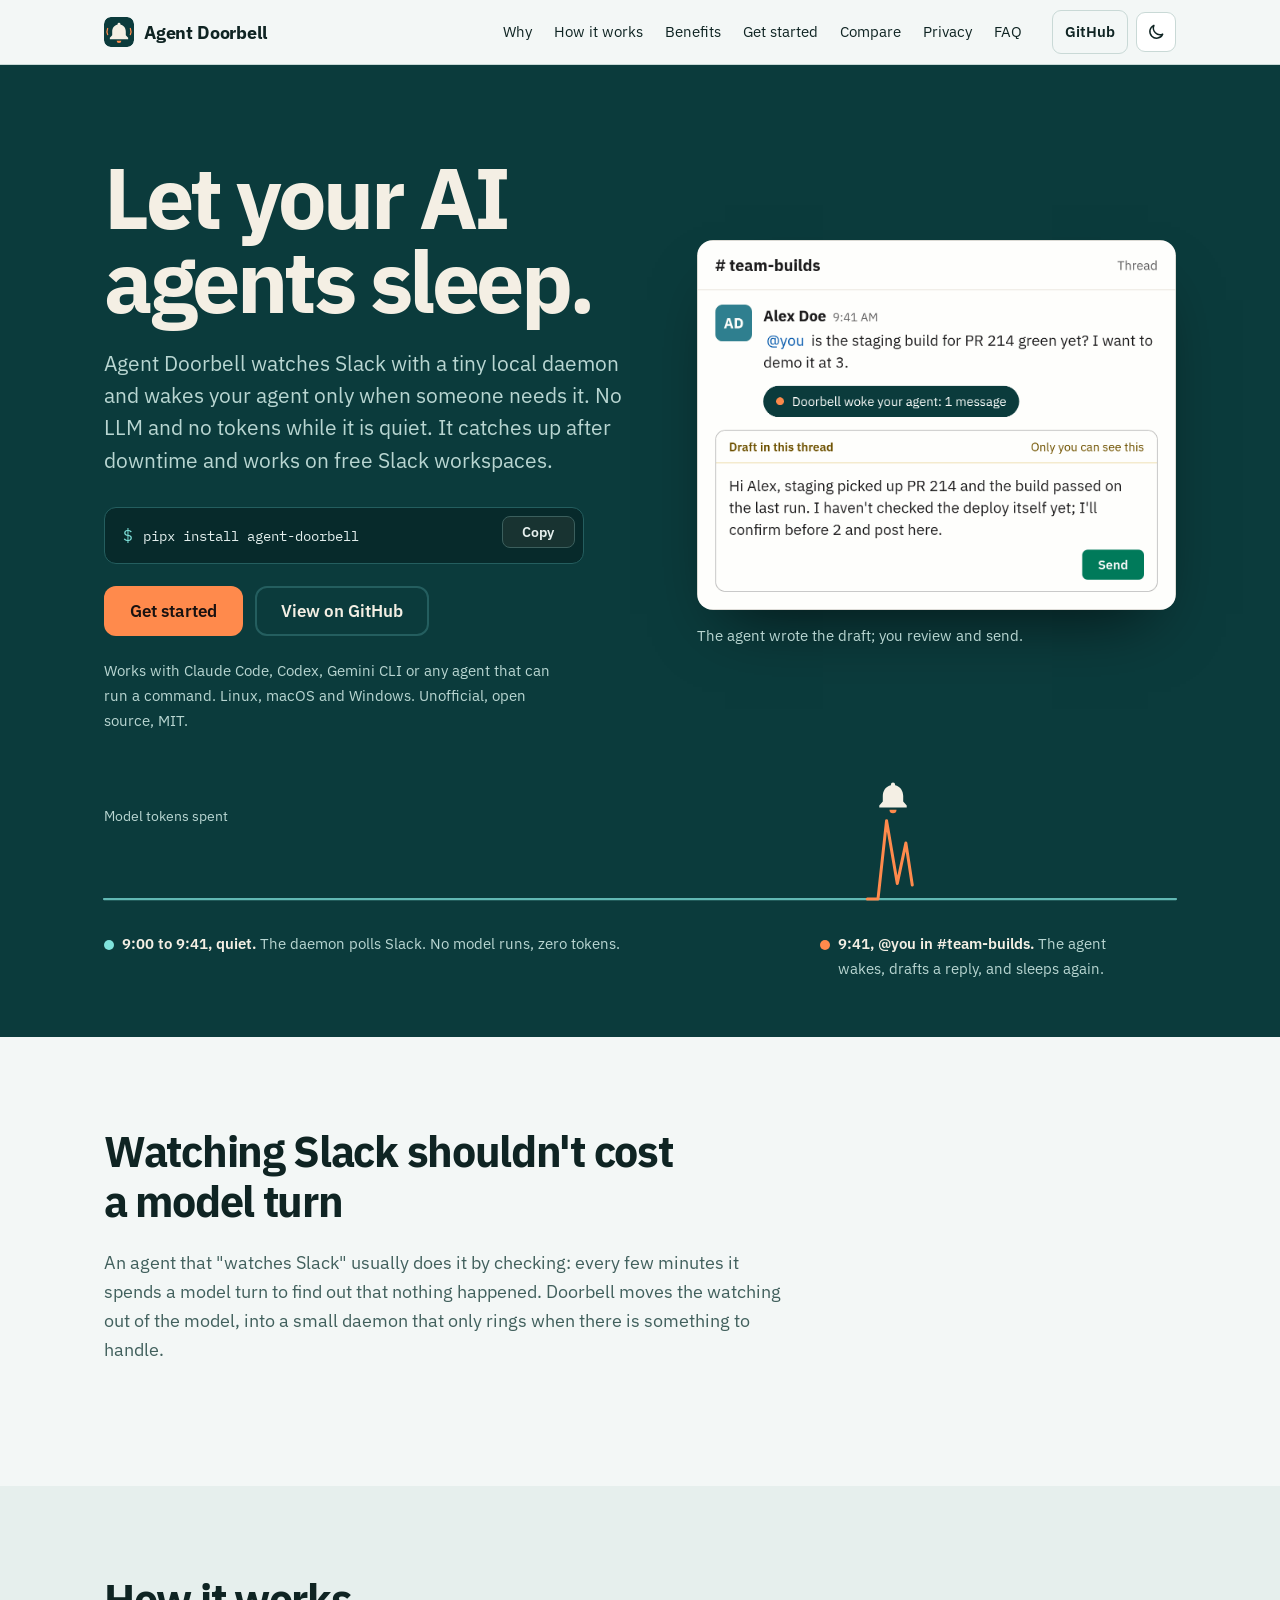
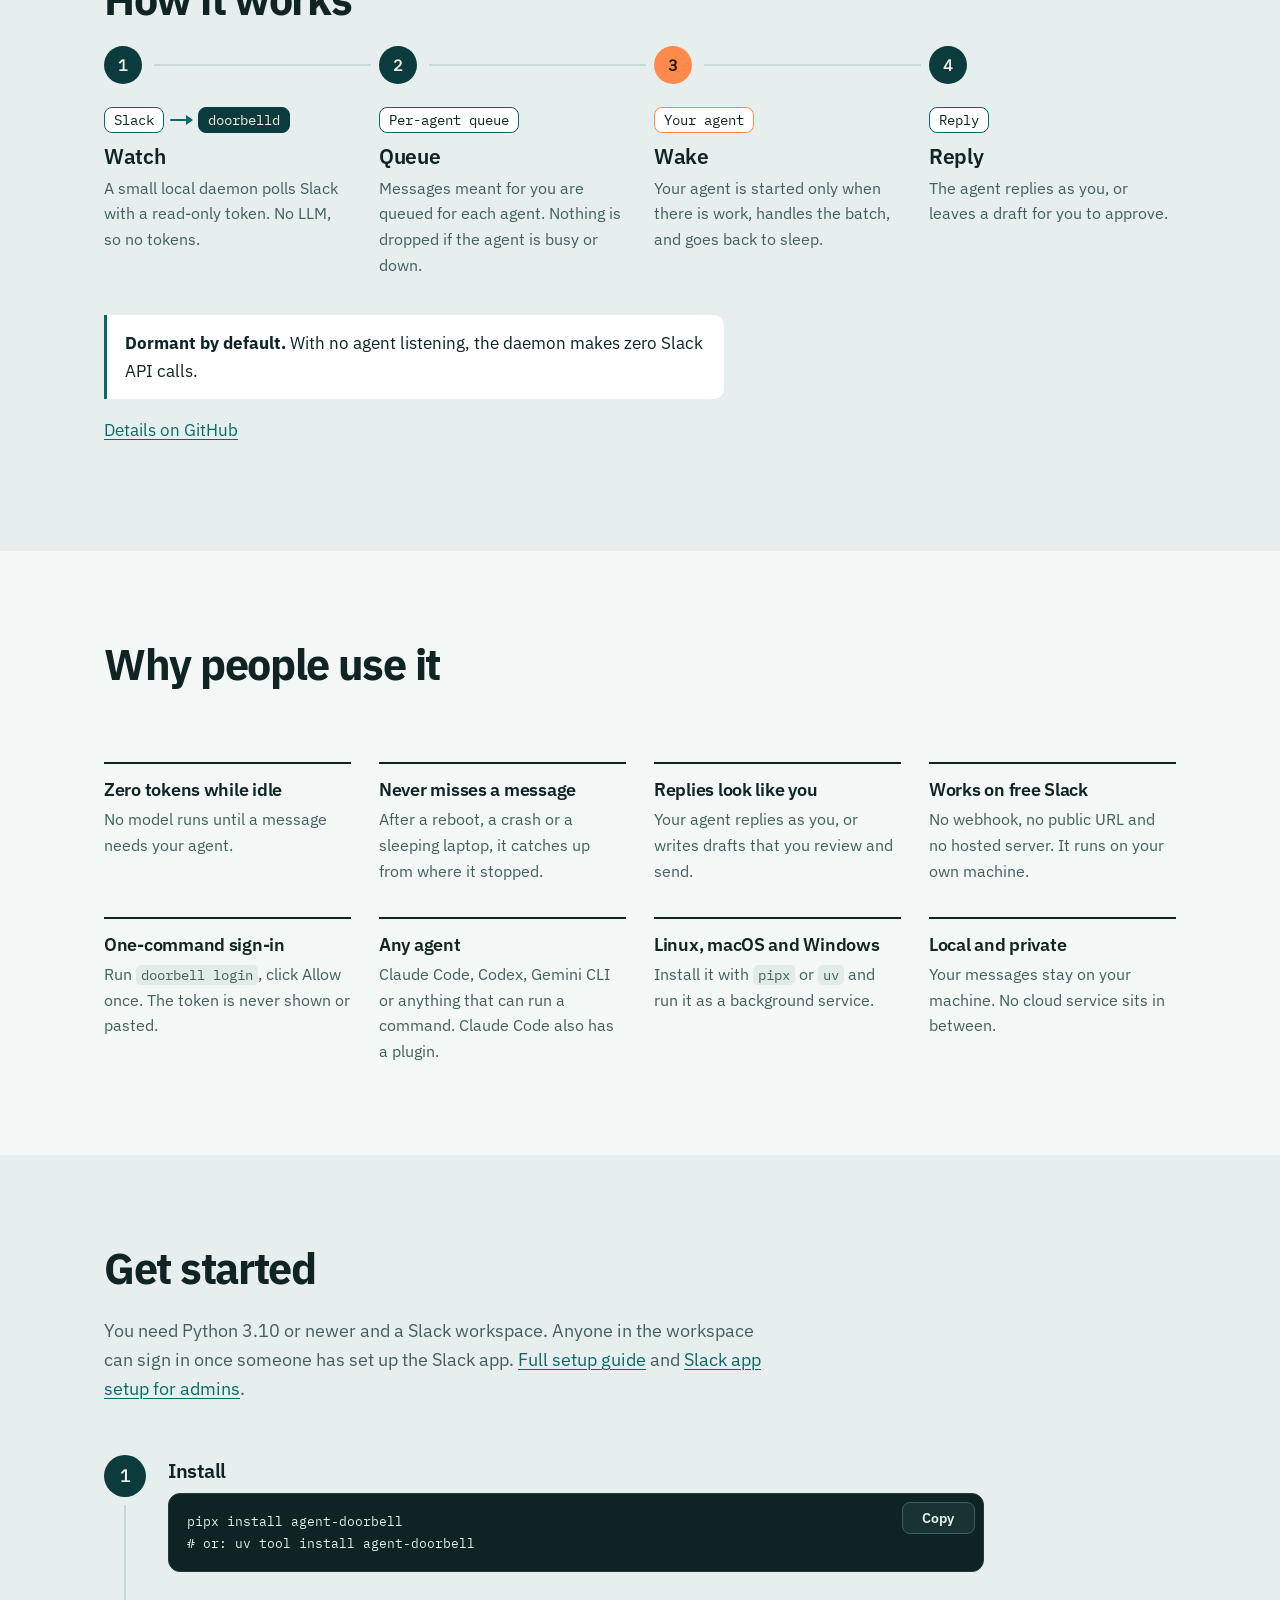
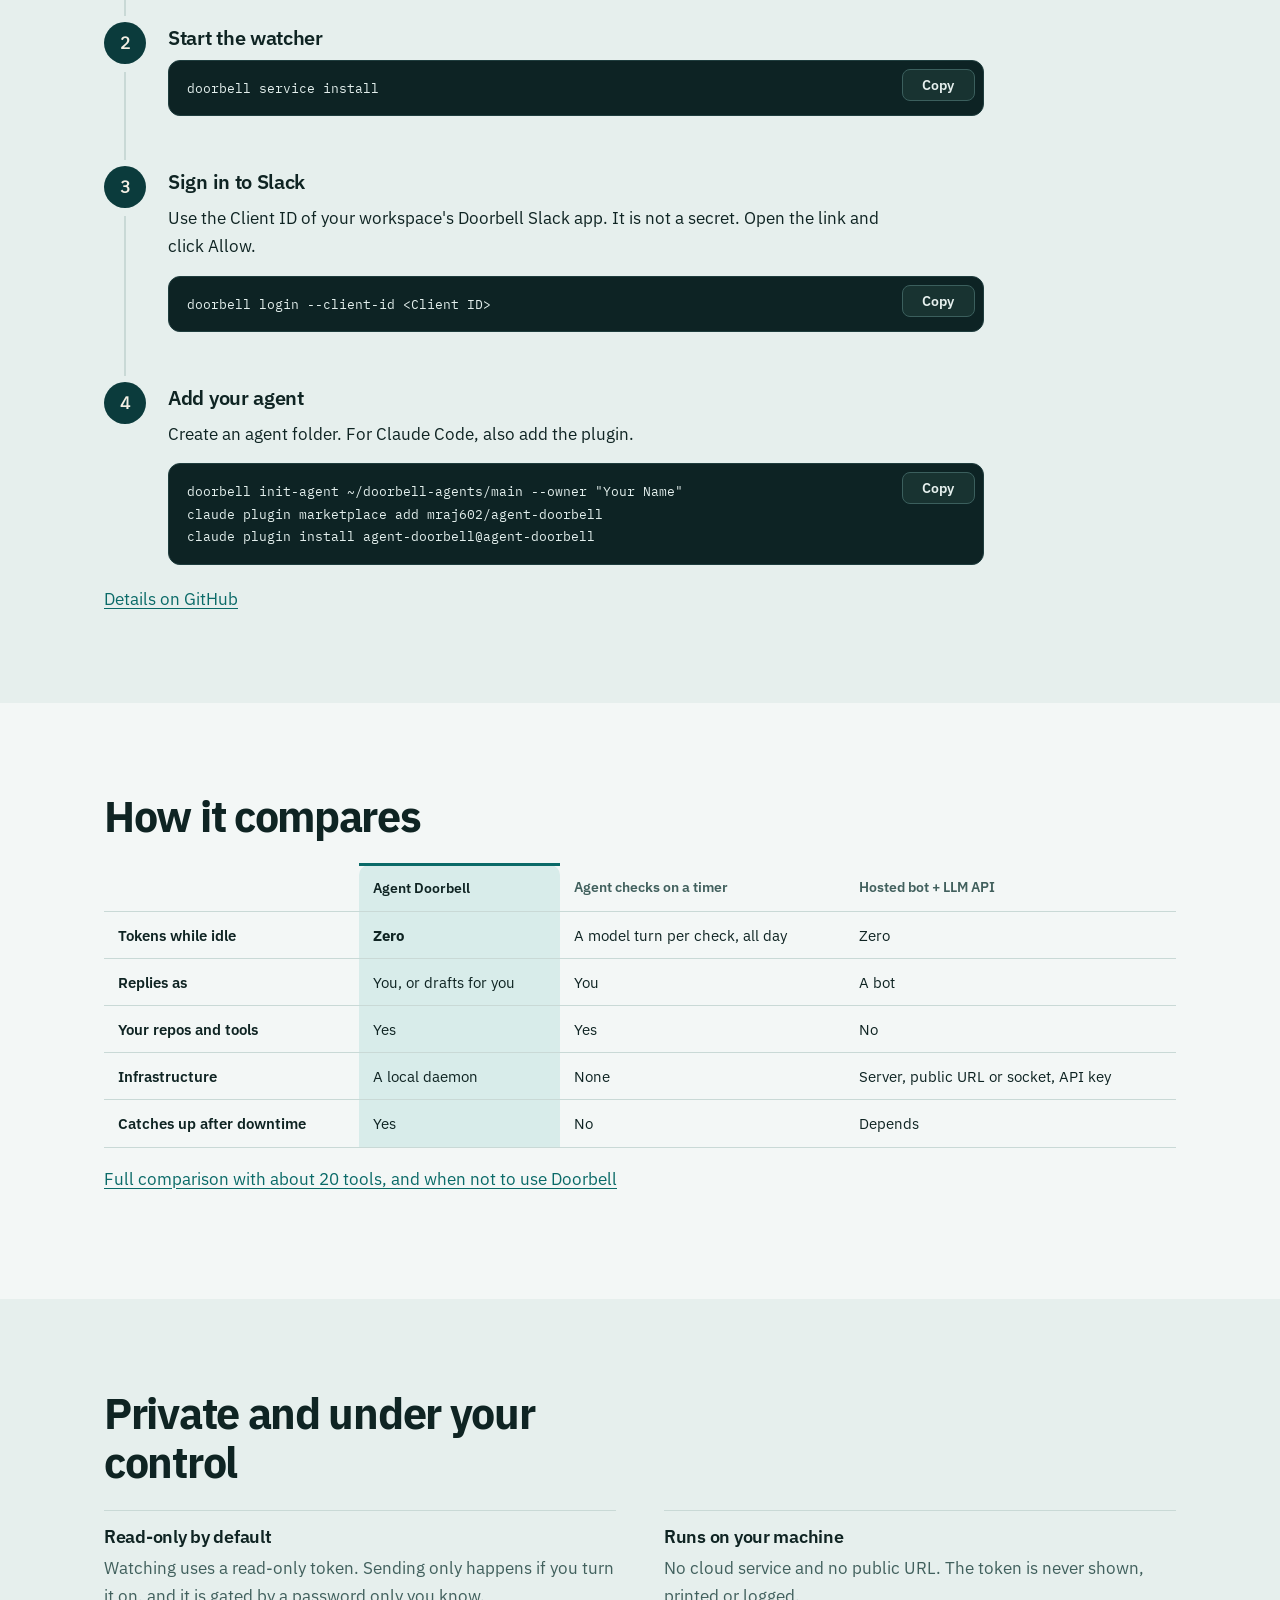
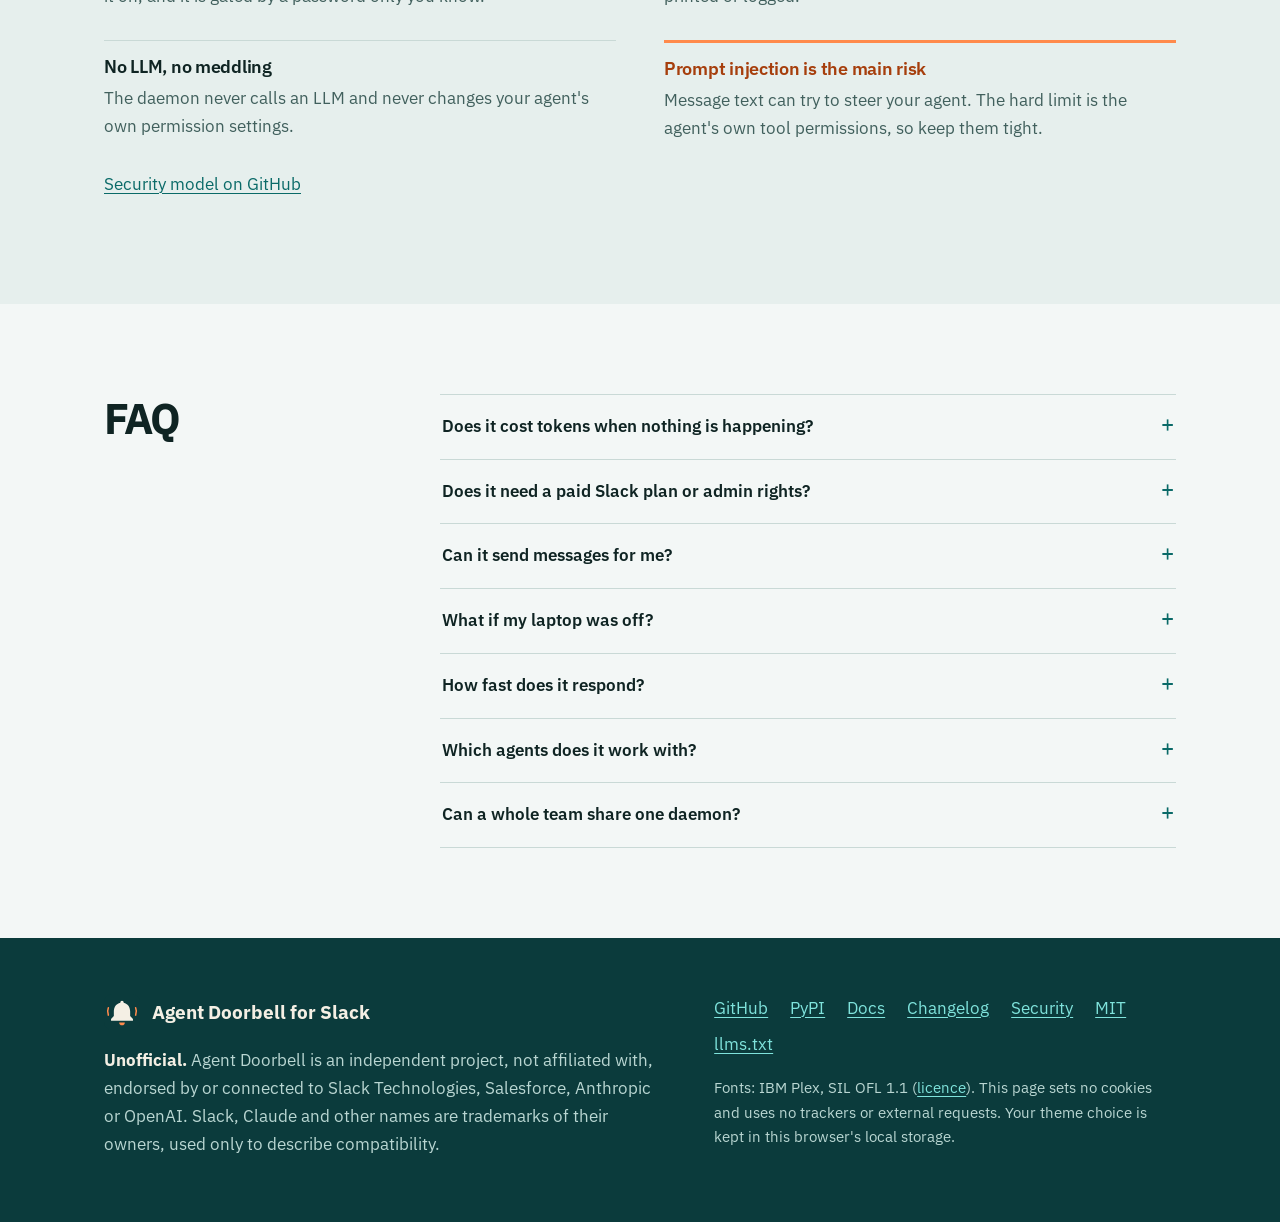
==== commit e5358154: "README comparison: clearer cells; hero button says Get started Signed-off-by: Mayank Raj <mraj602@gm" ====
--- a/site/index.html
+++ b/site/index.html
@@ -70,7 +70,7 @@
             <button type="button" class="copy" data-copy="cmd-hero" aria-label="Copy install command">Copy</button>
           </div>
           <p class="cta">
-            <a class="btn primary" href="#start">Set up in 5 minutes</a>
+            <a class="btn primary" href="#start">Get started</a>
             <a class="btn ghost" href="https://github.com/mraj602/agent-doorbell">View on GitHub</a>
           </p>
           <p class="note">Works with Claude Code, Codex, Gemini CLI or any agent that can run a command. Linux, macOS and Windows. Unofficial, open source, MIT.</p>
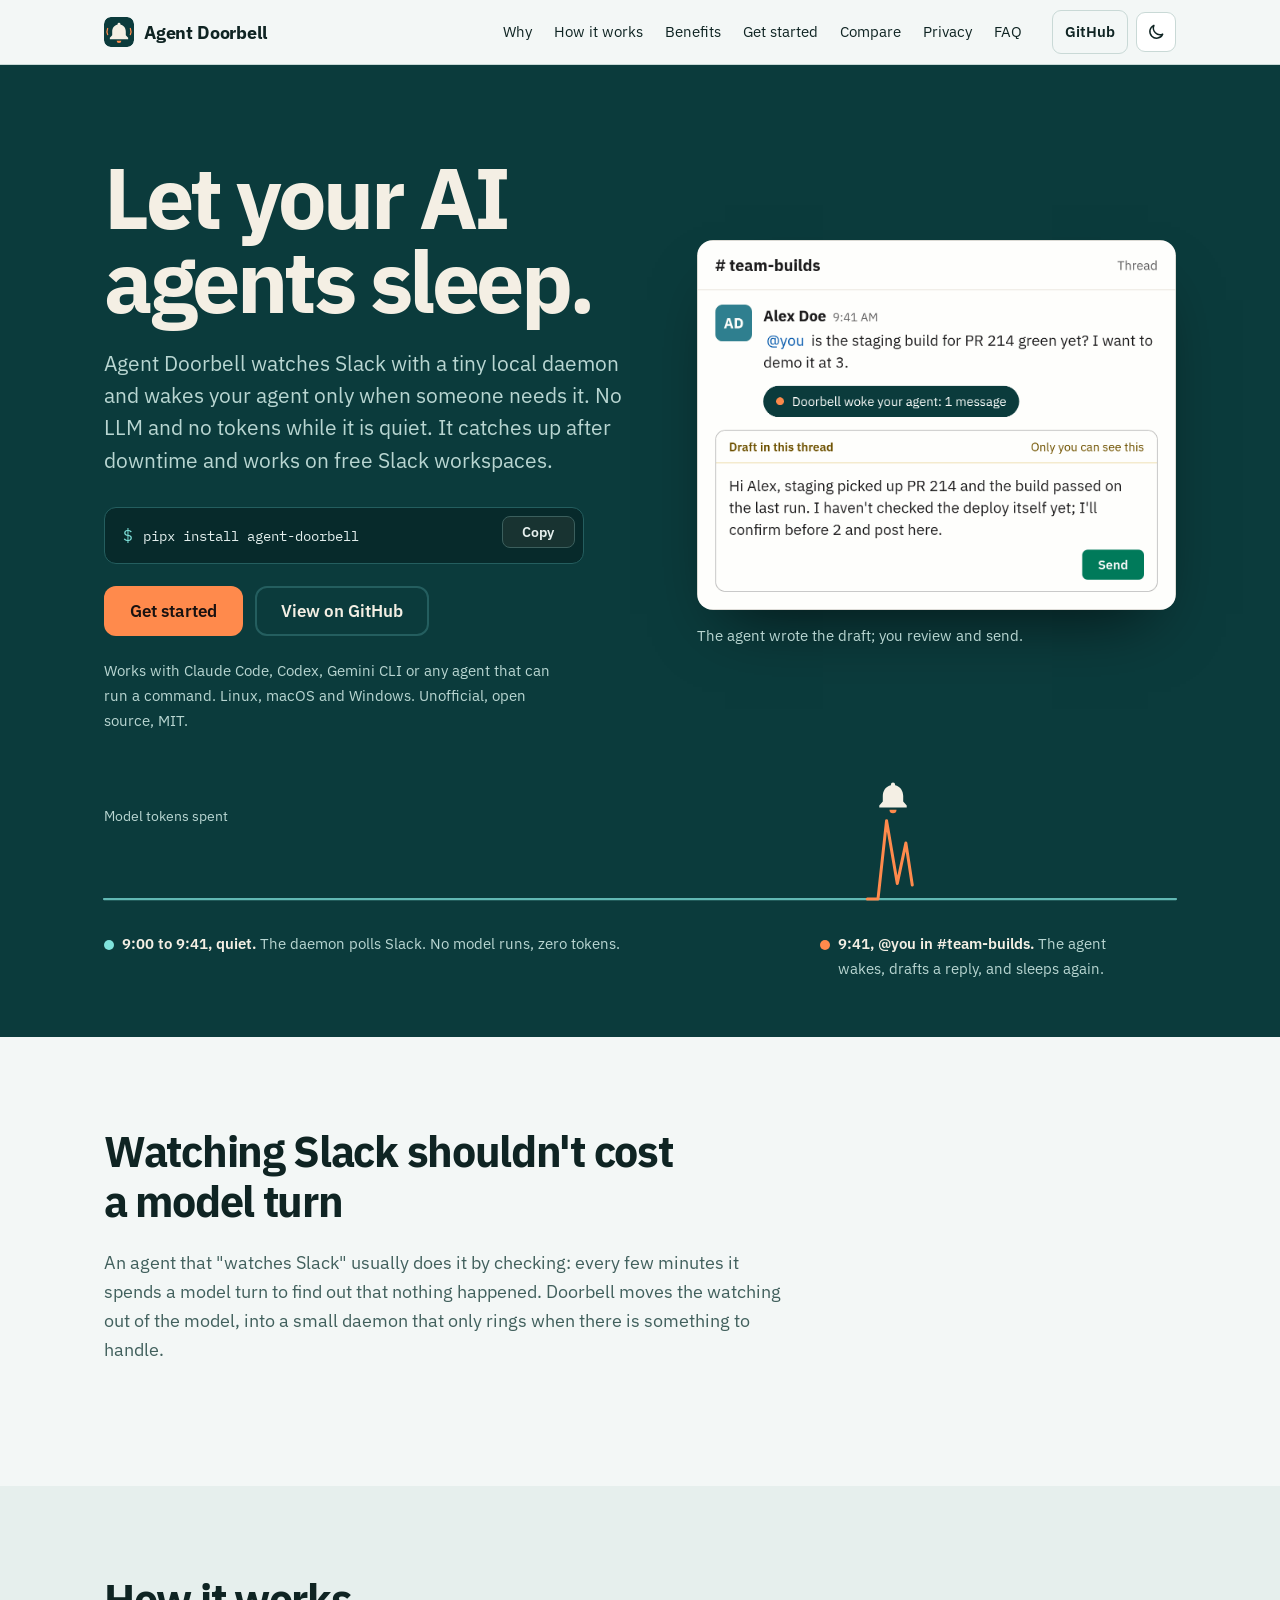
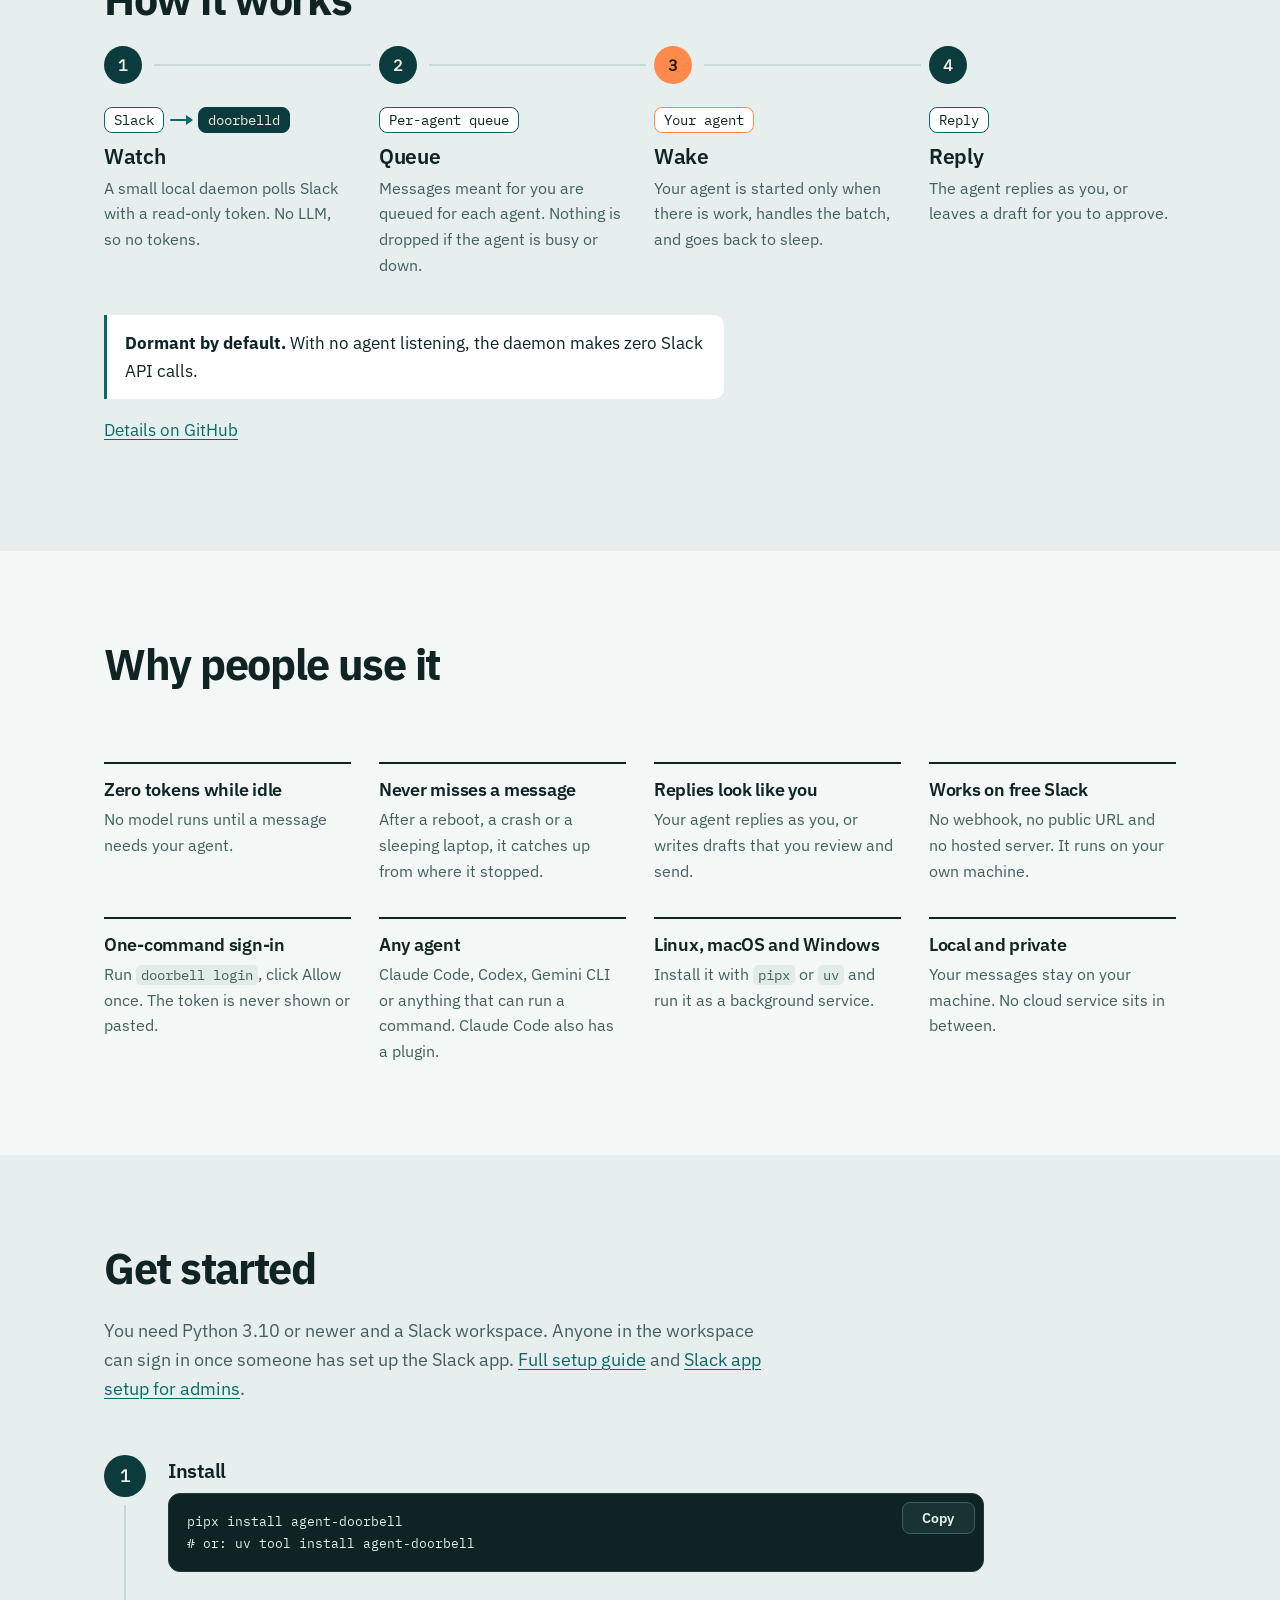
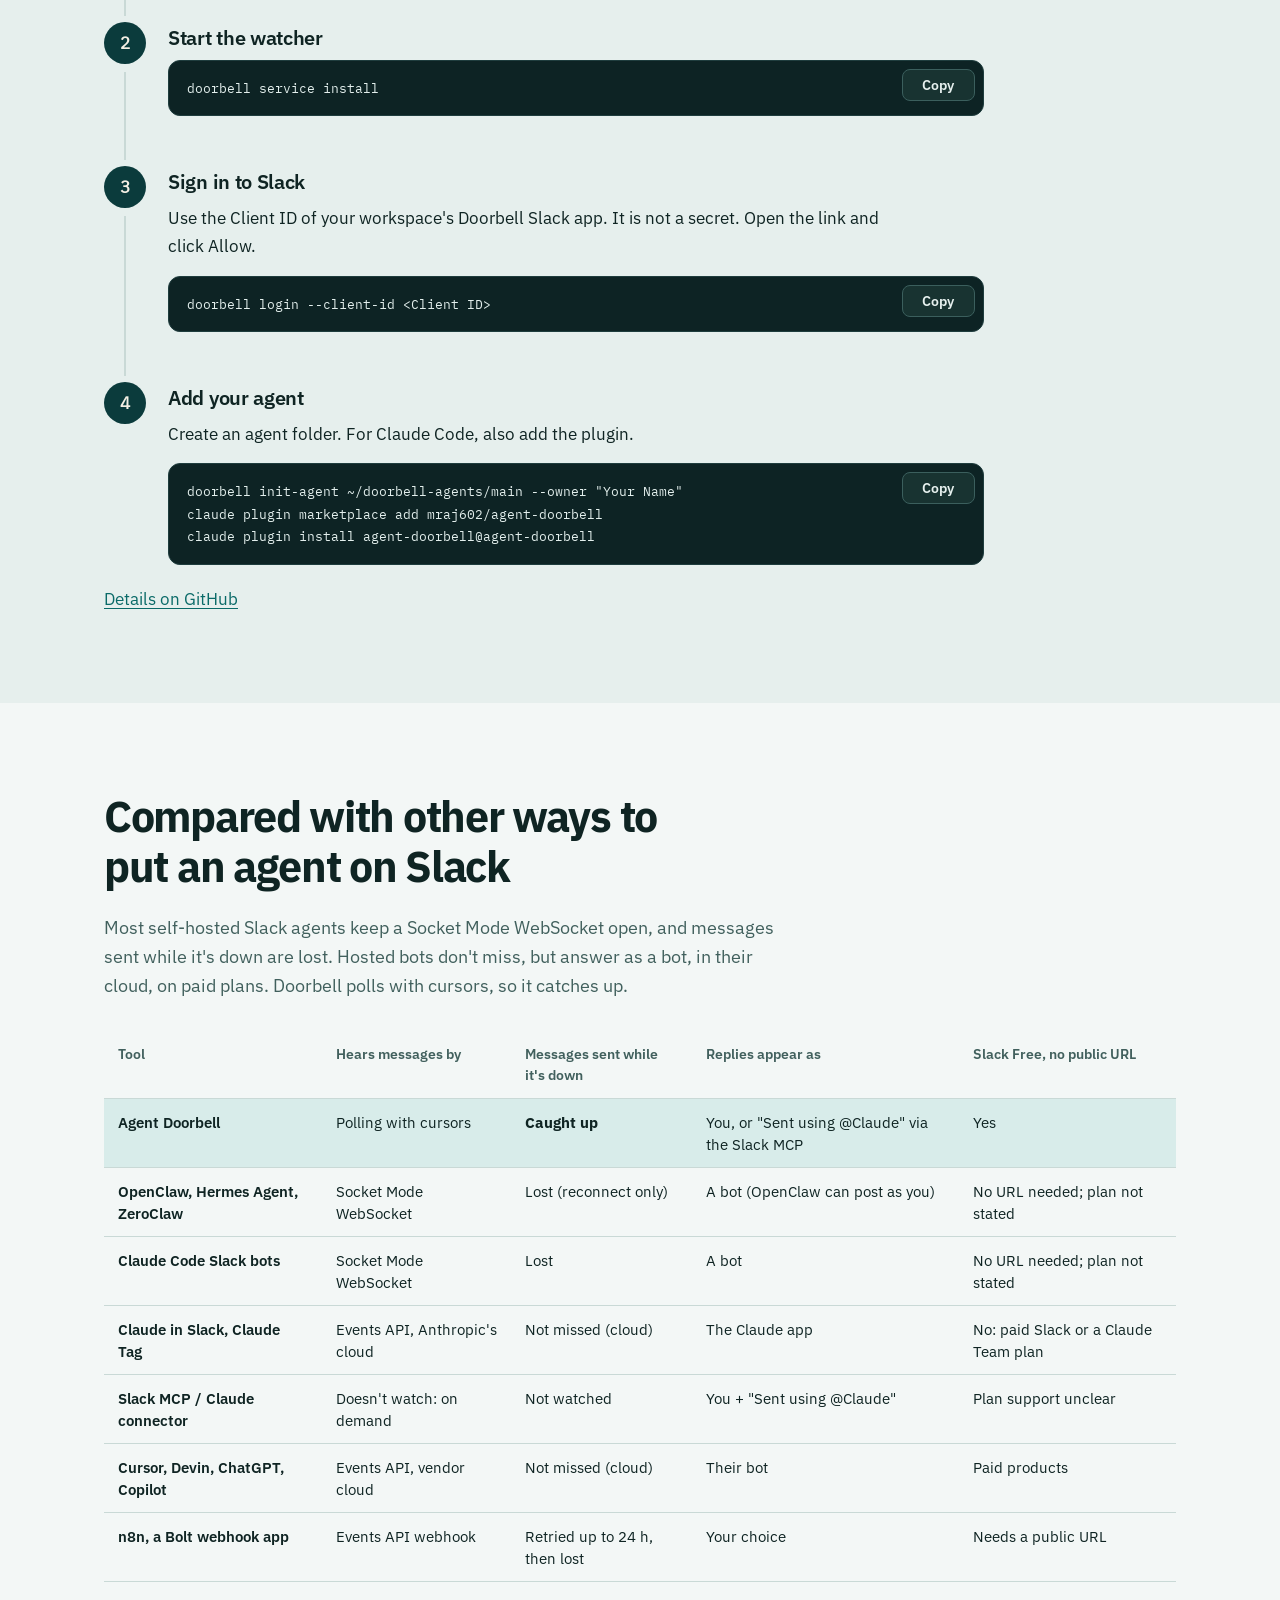
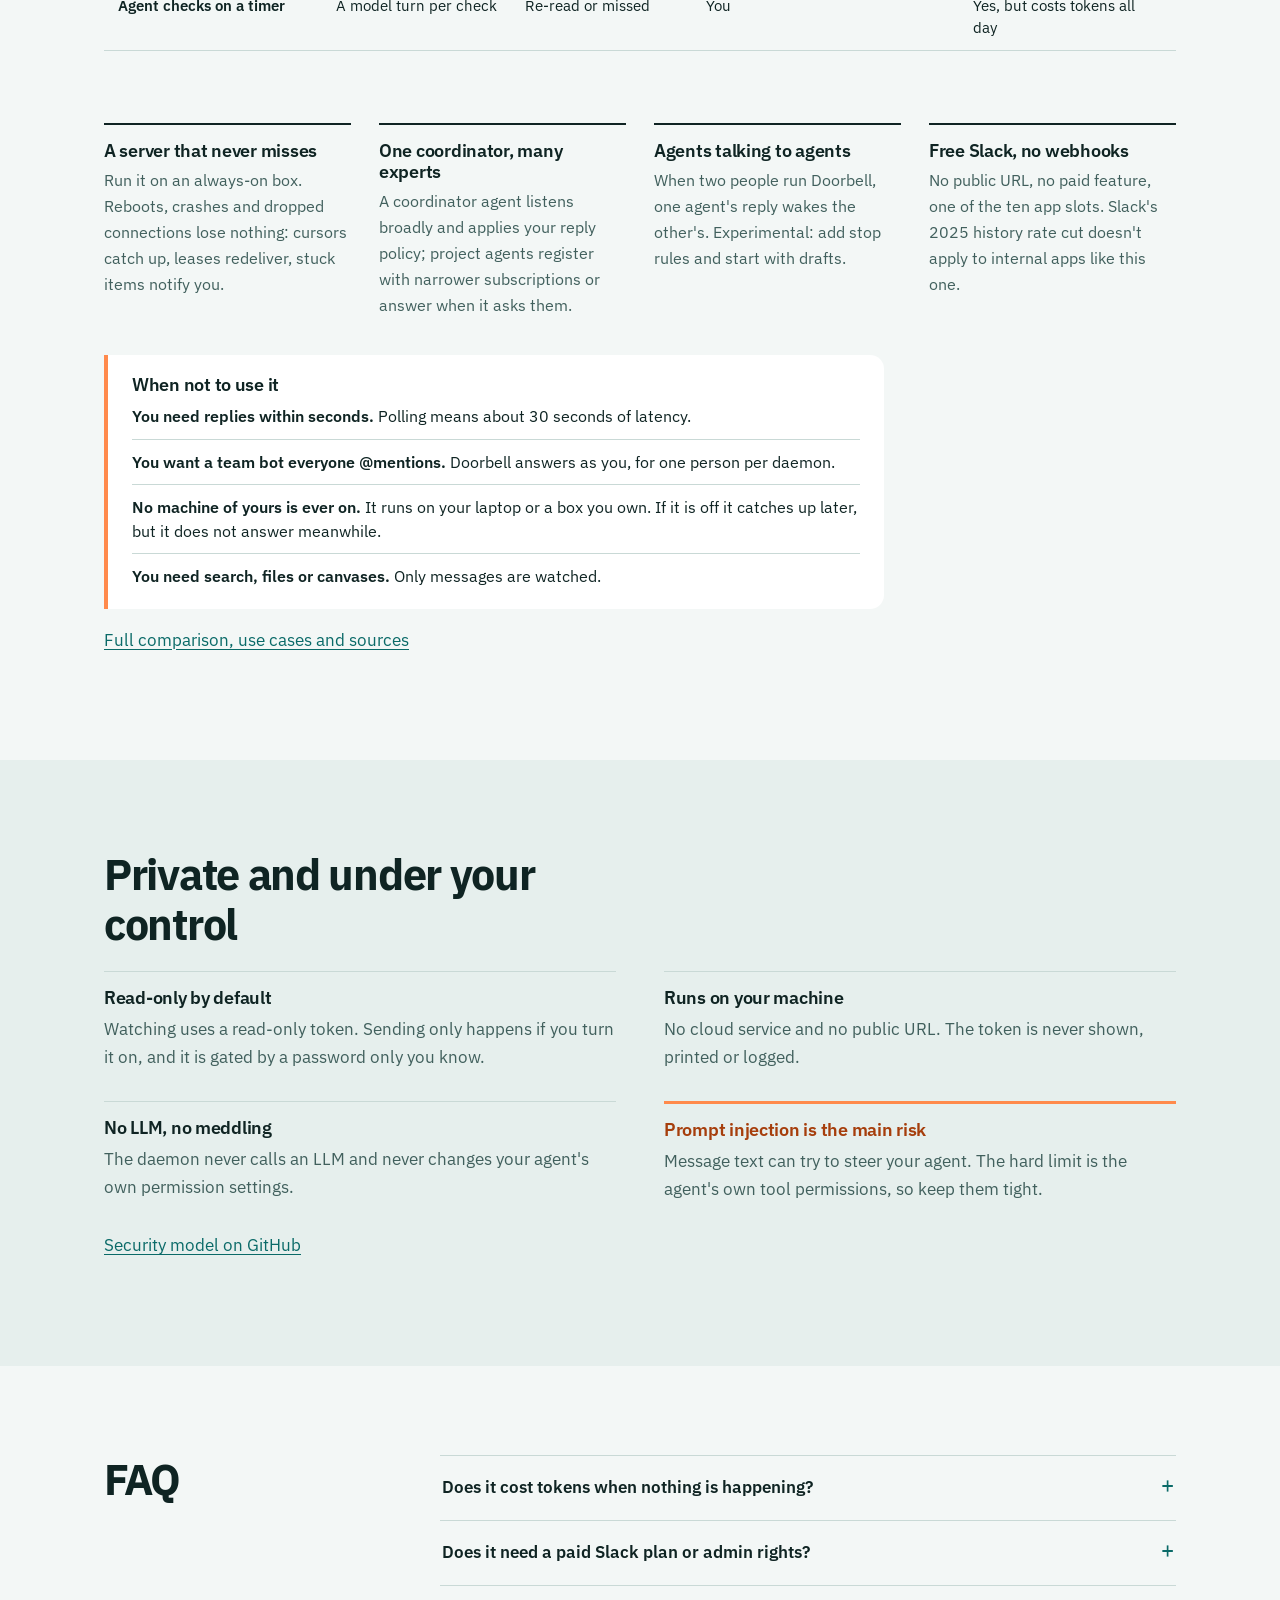
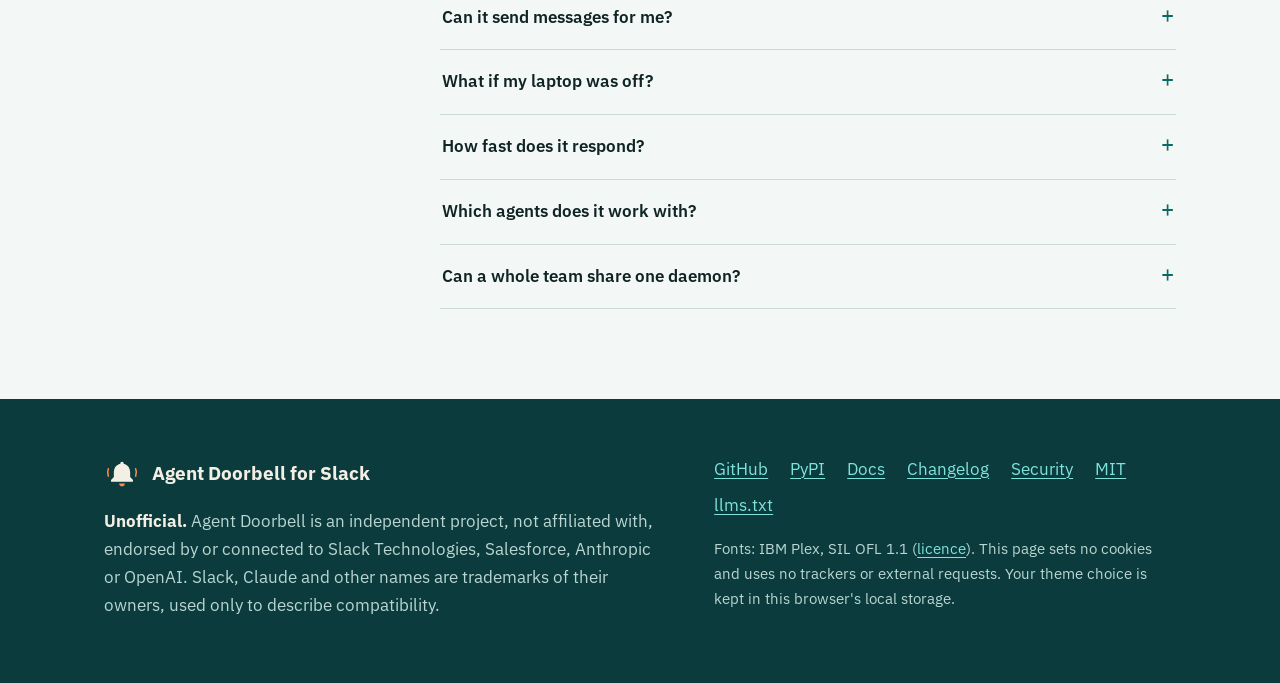
==== commit 3bb6ed7a: "Site: bring back the detailed comparison, use cases and when not to use it Signed-off-by: Mayank Raj" ====
--- a/site/index.html
+++ b/site/index.html
@@ -201,21 +201,40 @@
 
     <section id="compare" class="sec" aria-labelledby="compare-h">
       <div class="wrap">
-        <h2 id="compare-h">How it compares</h2>
-        <div class="tscroll" role="region" aria-label="Comparison table" tabindex="0">
+        <h2 id="compare-h">Compared with other ways to put an agent on Slack</h2>
+        <p class="sub">Most self-hosted Slack agents keep a Socket Mode WebSocket open, and messages sent while it's down are lost. Hosted bots don't miss, but answer as a bot, in their cloud, on paid plans. Doorbell polls with cursors, so it catches up.</p>
+        <div class="tscroll" role="region" aria-label="Comparison with other Slack agent tools" tabindex="0">
           <table class="tbl compare">
-            <caption class="vh">How Agent Doorbell compares with an agent checking on a timer and a hosted bot</caption>
-            <thead><tr><td></td><th scope="col" class="us">Agent Doorbell</th><th scope="col">Agent checks on a timer</th><th scope="col">Hosted bot + LLM API</th></tr></thead>
+            <caption class="vh">How Agent Doorbell compares with other Slack agent tools</caption>
+            <thead><tr><th scope="col">Tool</th><th scope="col">Hears messages by</th><th scope="col">Messages sent while it's down</th><th scope="col">Replies appear as</th><th scope="col">Slack Free, no public URL</th></tr></thead>
             <tbody>
-              <tr><th scope="row">Tokens while idle</th><td class="us"><strong>Zero</strong></td><td>A model turn per check, all day</td><td>Zero</td></tr>
-              <tr><th scope="row">Replies as</th><td class="us">You, or drafts for you</td><td>You</td><td>A bot</td></tr>
-              <tr><th scope="row">Your repos and tools</th><td class="us">Yes</td><td>Yes</td><td>No</td></tr>
-              <tr><th scope="row">Infrastructure</th><td class="us">A local daemon</td><td>None</td><td>Server, public URL or socket, API key</td></tr>
-              <tr><th scope="row">Catches up after downtime</th><td class="us">Yes</td><td>No</td><td>Depends</td></tr>
+              <tr><th scope="row" class="us">Agent Doorbell</th><td class="us">Polling with cursors</td><td class="us"><strong>Caught up</strong></td><td class="us">You, or "Sent using @Claude" via the Slack MCP</td><td class="us">Yes</td></tr>
+              <tr><th scope="row">OpenClaw, Hermes Agent, ZeroClaw</th><td>Socket Mode WebSocket</td><td>Lost (reconnect only)</td><td>A bot (OpenClaw can post as you)</td><td>No URL needed; plan not stated</td></tr>
+              <tr><th scope="row">Claude Code Slack bots</th><td>Socket Mode WebSocket</td><td>Lost</td><td>A bot</td><td>No URL needed; plan not stated</td></tr>
+              <tr><th scope="row">Claude in Slack, Claude Tag</th><td>Events API, Anthropic's cloud</td><td>Not missed (cloud)</td><td>The Claude app</td><td>No: paid Slack or a Claude Team plan</td></tr>
+              <tr><th scope="row">Slack MCP / Claude connector</th><td>Doesn't watch: on demand</td><td>Not watched</td><td>You + "Sent using @Claude"</td><td>Plan support unclear</td></tr>
+              <tr><th scope="row">Cursor, Devin, ChatGPT, Copilot</th><td>Events API, vendor cloud</td><td>Not missed (cloud)</td><td>Their bot</td><td>Paid products</td></tr>
+              <tr><th scope="row">n8n, a Bolt webhook app</th><td>Events API webhook</td><td>Retried up to 24 h, then lost</td><td>Your choice</td><td>Needs a public URL</td></tr>
+              <tr><th scope="row">Agent checks on a timer</th><td>A model turn per check</td><td>Re-read or missed</td><td>You</td><td>Yes, but costs tokens all day</td></tr>
             </tbody>
           </table>
         </div>
-        <p class="small"><a href="https://github.com/mraj602/agent-doorbell/blob/main/docs/COMPARISON.md">Full comparison with about 20 tools, and when not to use Doorbell</a></p>
+        <ul class="benefits">
+          <li><h3>A server that never misses</h3><p>Run it on an always-on box. Reboots, crashes and dropped connections lose nothing: cursors catch up, leases redeliver, stuck items notify you.</p></li>
+          <li><h3>One coordinator, many experts</h3><p>A coordinator agent listens broadly and applies your reply policy; project agents register with narrower subscriptions or answer when it asks them.</p></li>
+          <li><h3>Agents talking to agents</h3><p>When two people run Doorbell, one agent's reply wakes the other's. Experimental: add stop rules and start with drafts.</p></li>
+          <li><h3>Free Slack, no webhooks</h3><p>No public URL, no paid feature, one of the ten app slots. Slack's 2025 history rate cut doesn't apply to internal apps like this one.</p></li>
+        </ul>
+        <div class="callout notfor" id="not-for">
+          <h3>When not to use it</h3>
+          <ul class="rules">
+            <li><strong>You need replies within seconds.</strong> Polling means about 30 seconds of latency.</li>
+            <li><strong>You want a team bot everyone @mentions.</strong> Doorbell answers as you, for one person per daemon.</li>
+            <li><strong>No machine of yours is ever on.</strong> It runs on your laptop or a box you own. If it is off it catches up later, but it does not answer meanwhile.</li>
+            <li><strong>You need search, files or canvases.</strong> Only messages are watched.</li>
+          </ul>
+        </div>
+        <p class="small"><a href="https://github.com/mraj602/agent-doorbell/blob/main/docs/COMPARISON.md">Full comparison, use cases and sources</a></p>
       </div>
     </section>
 
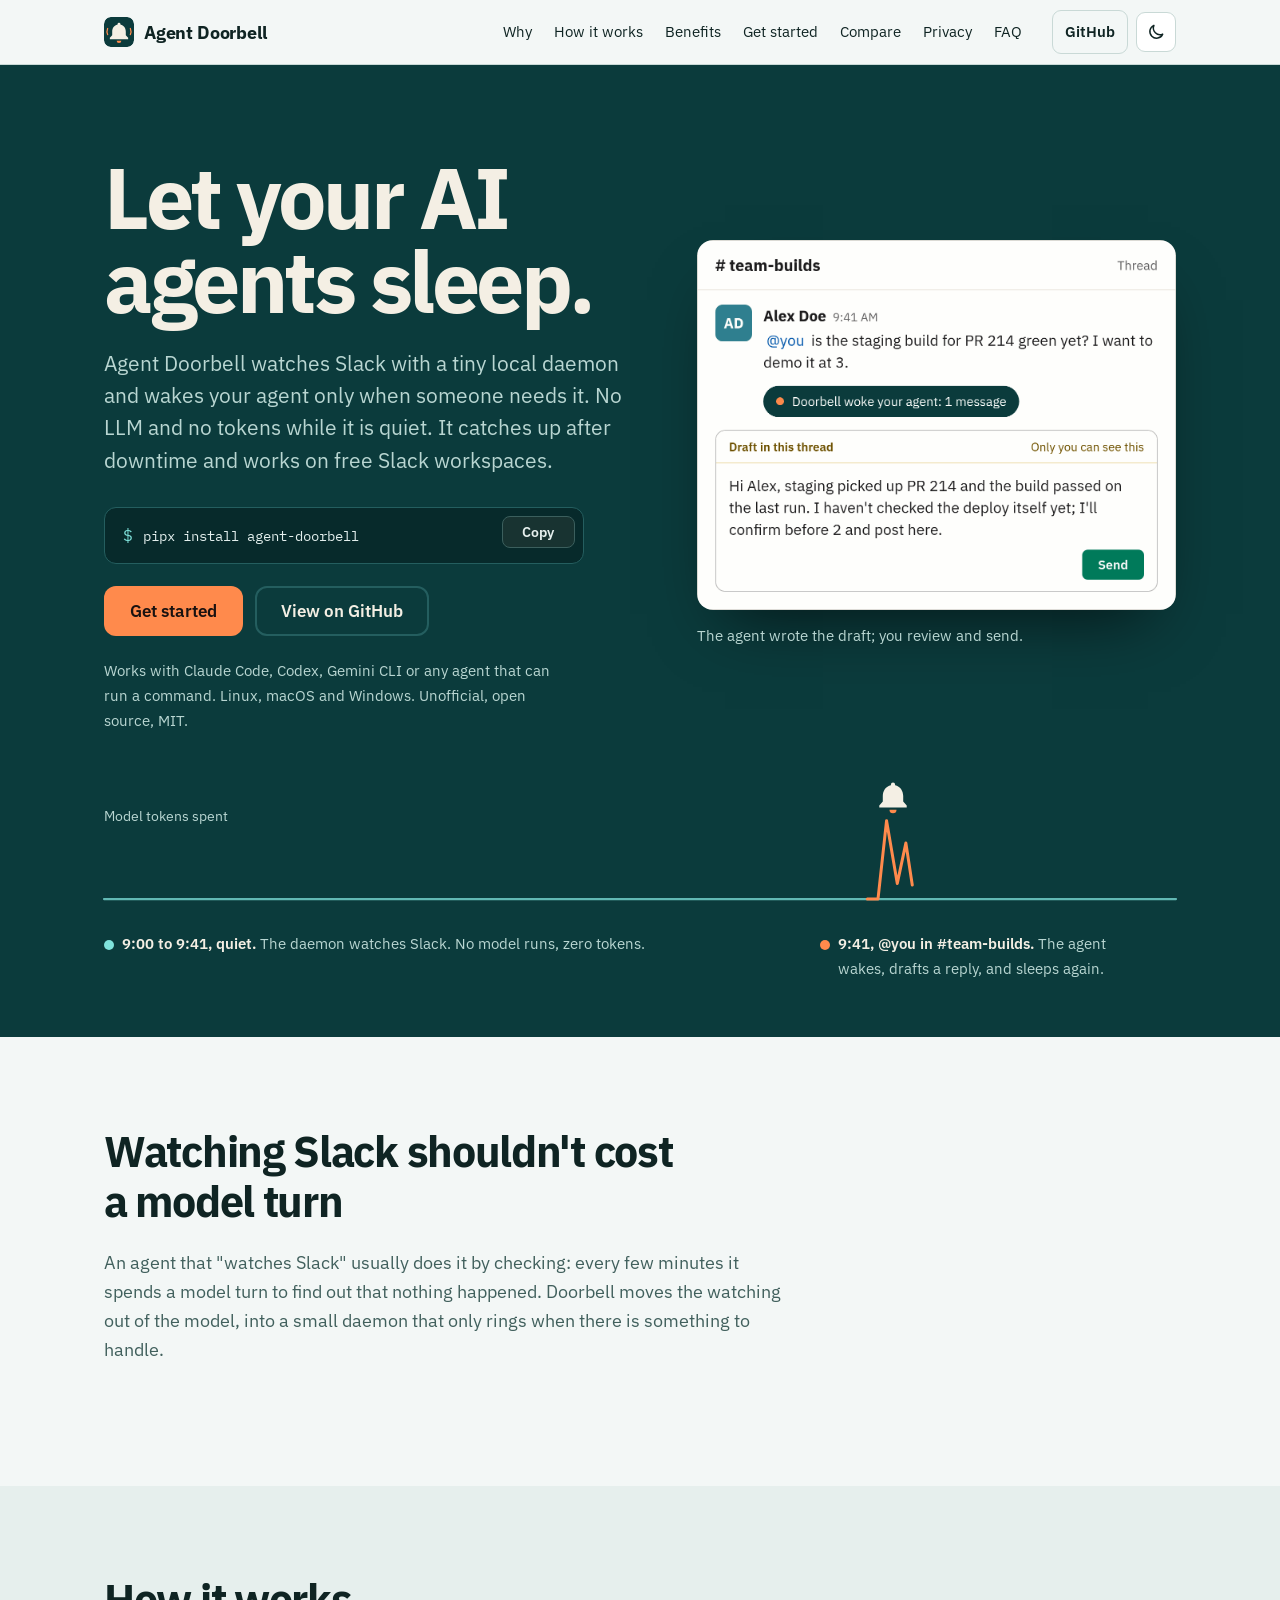
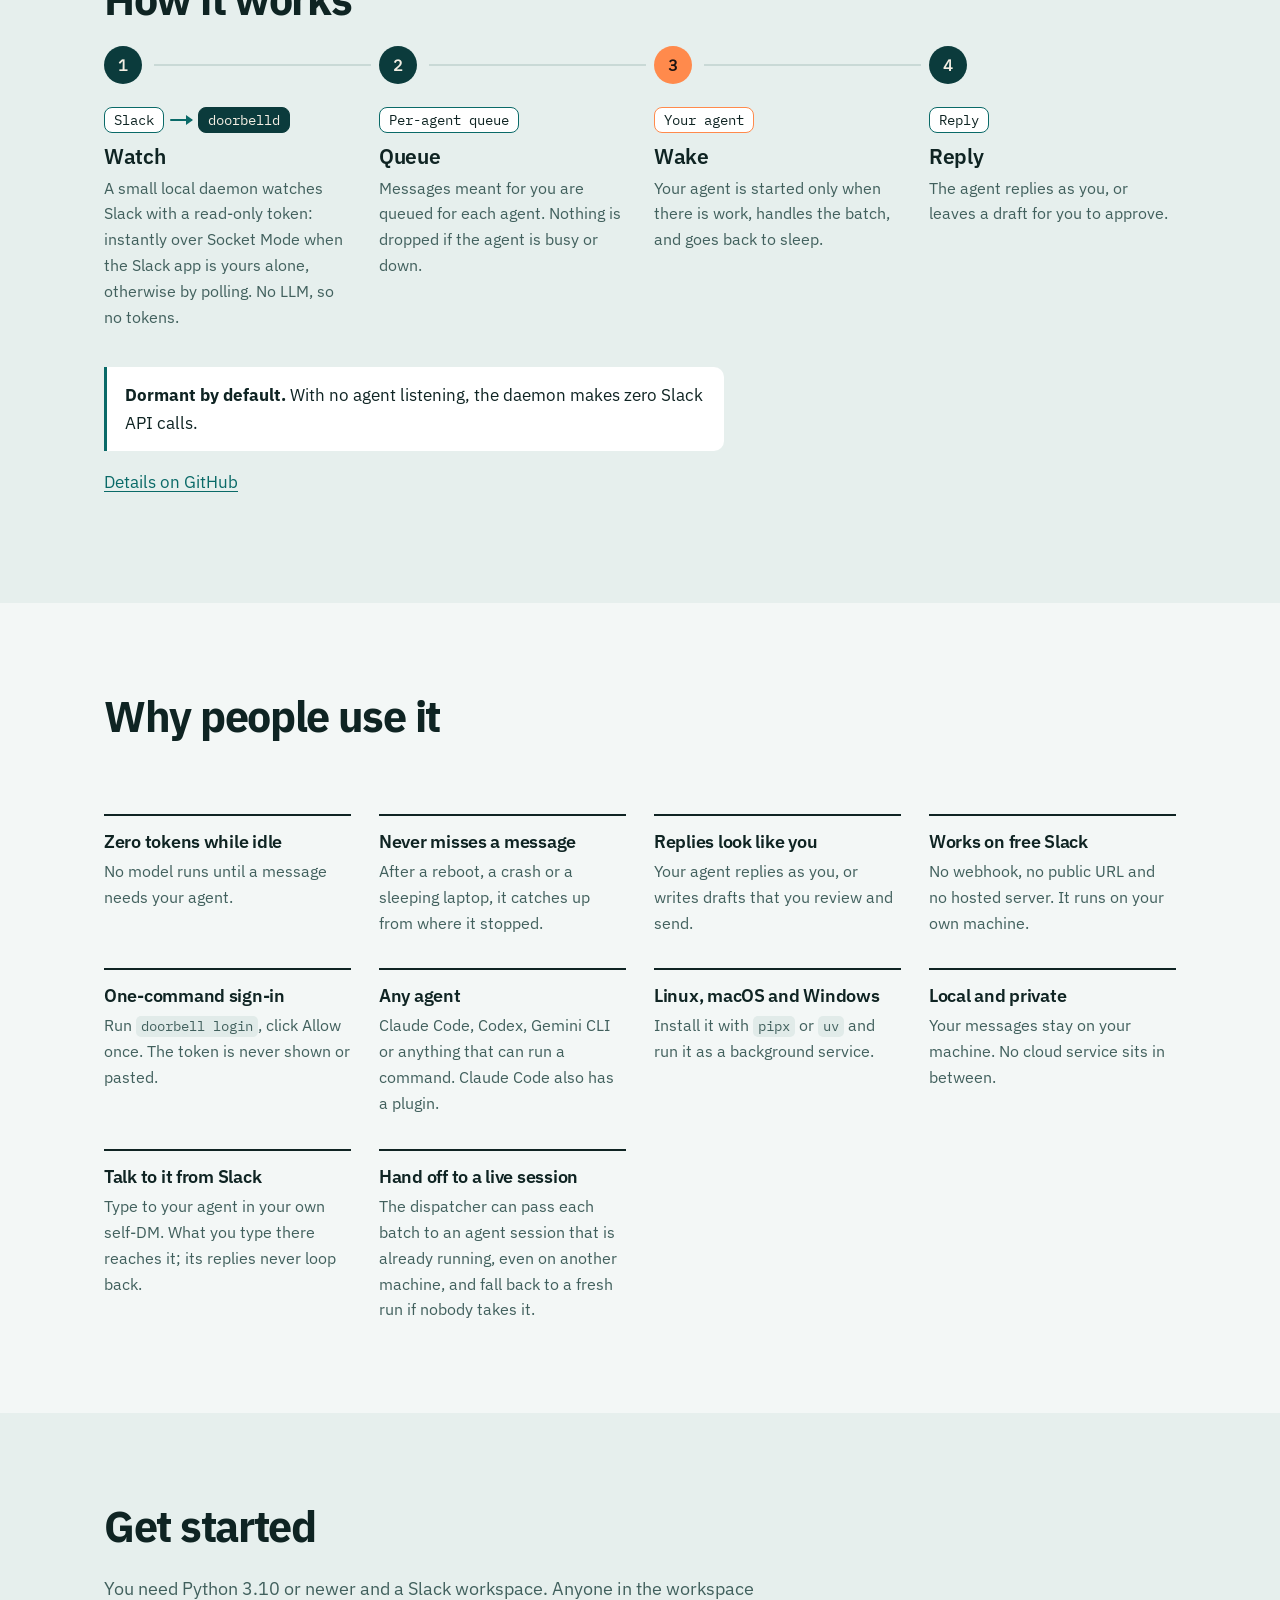
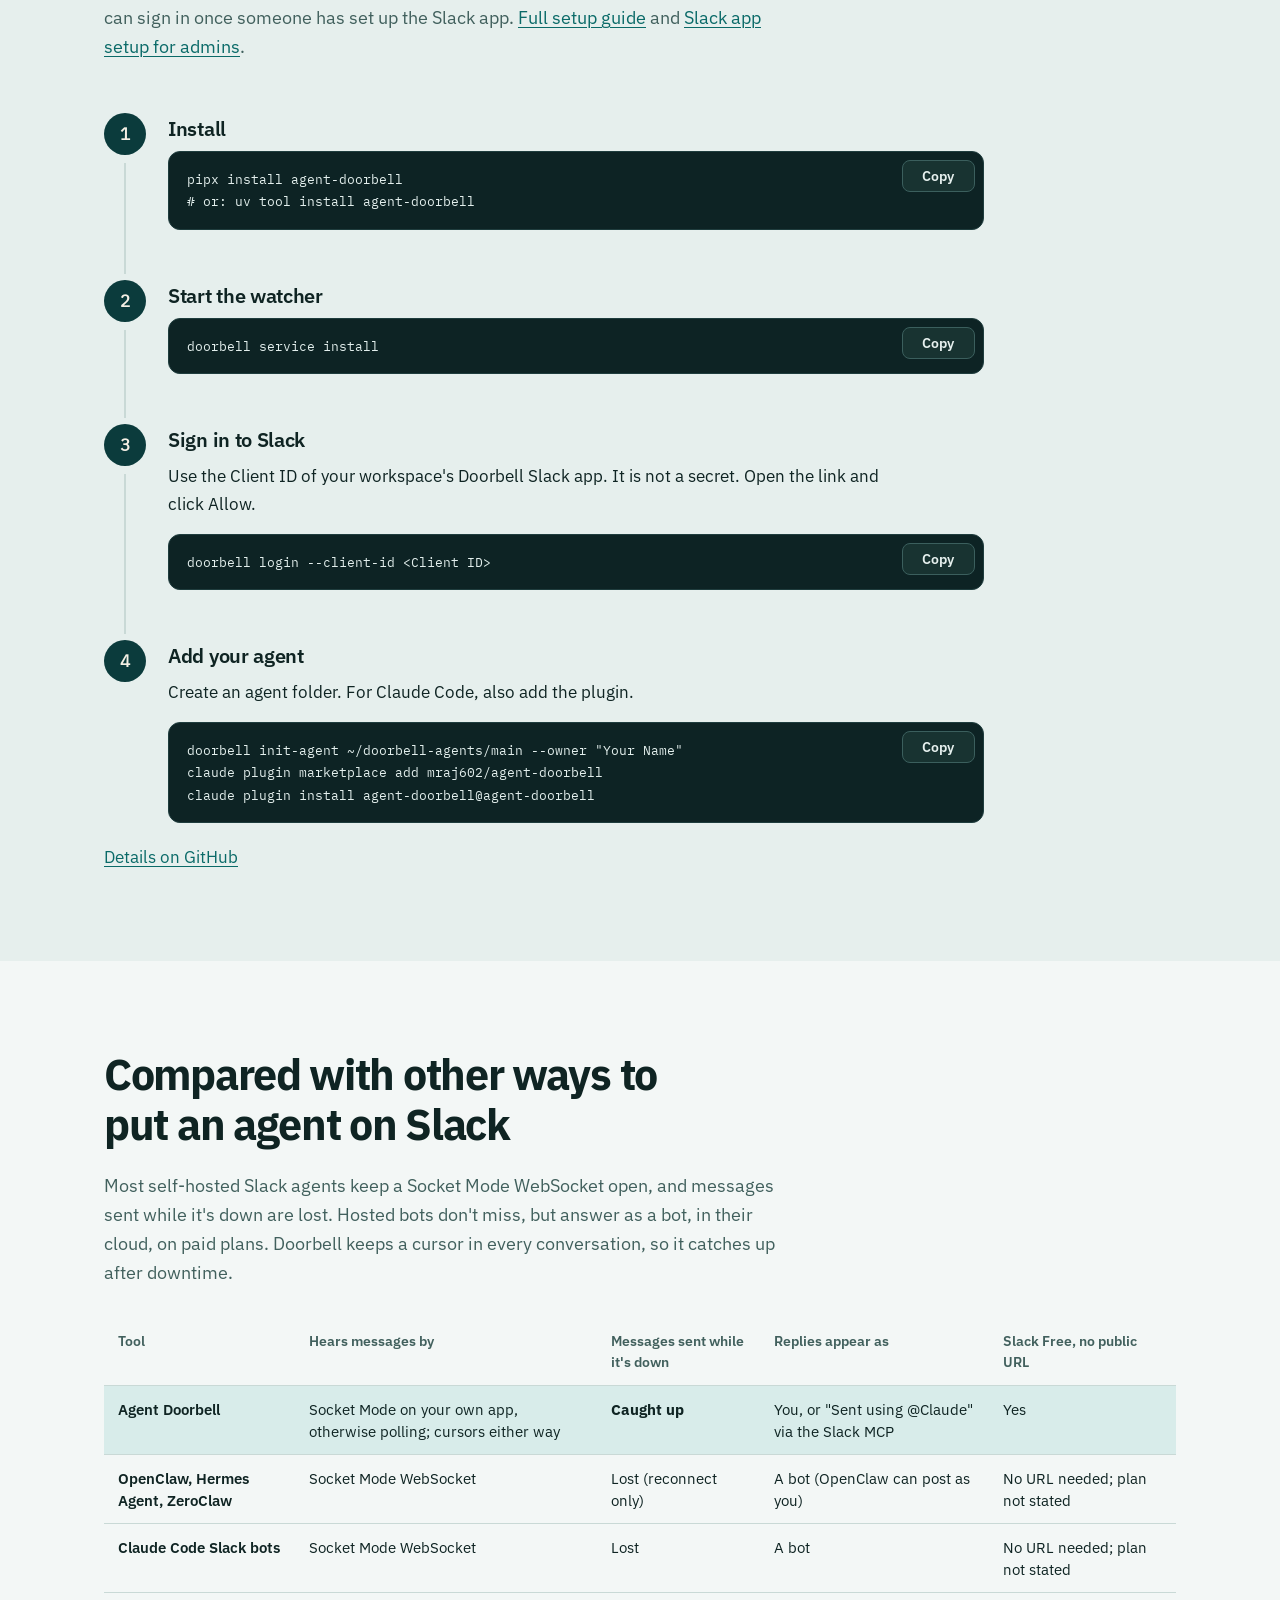
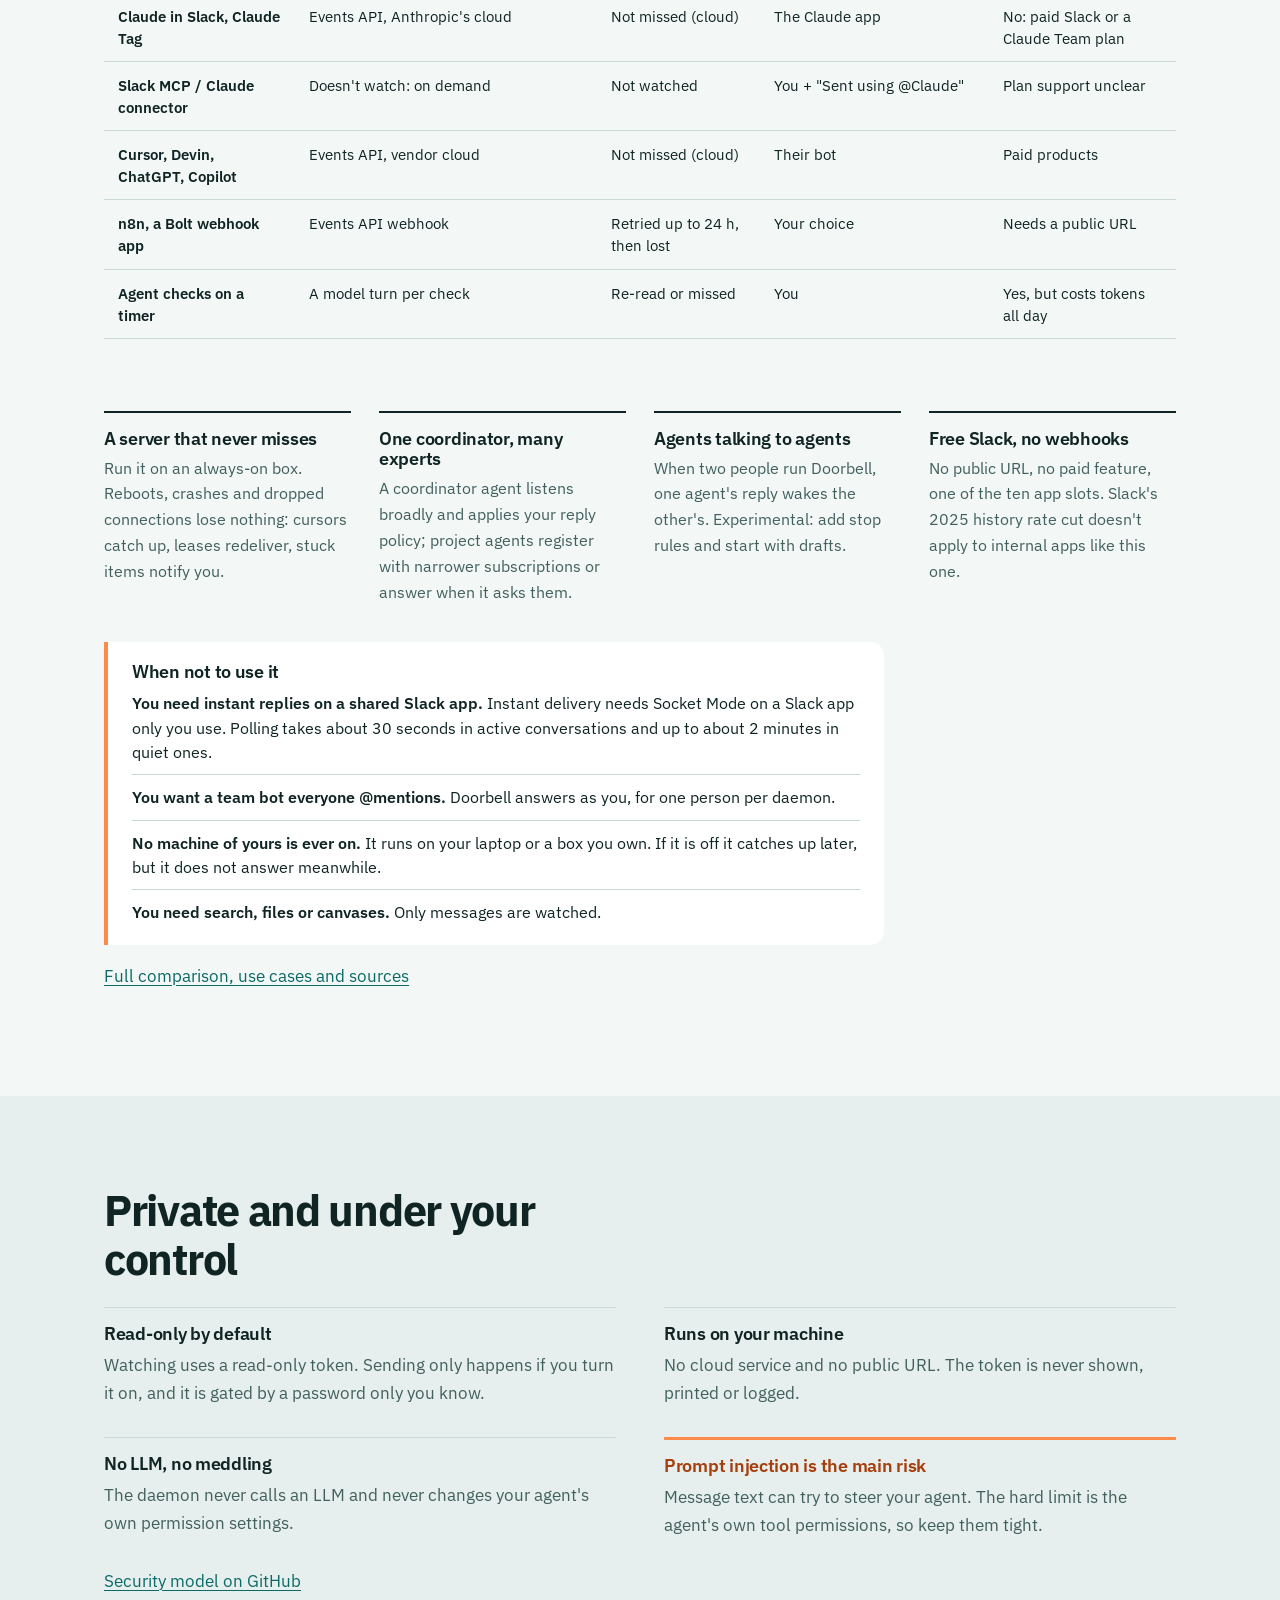
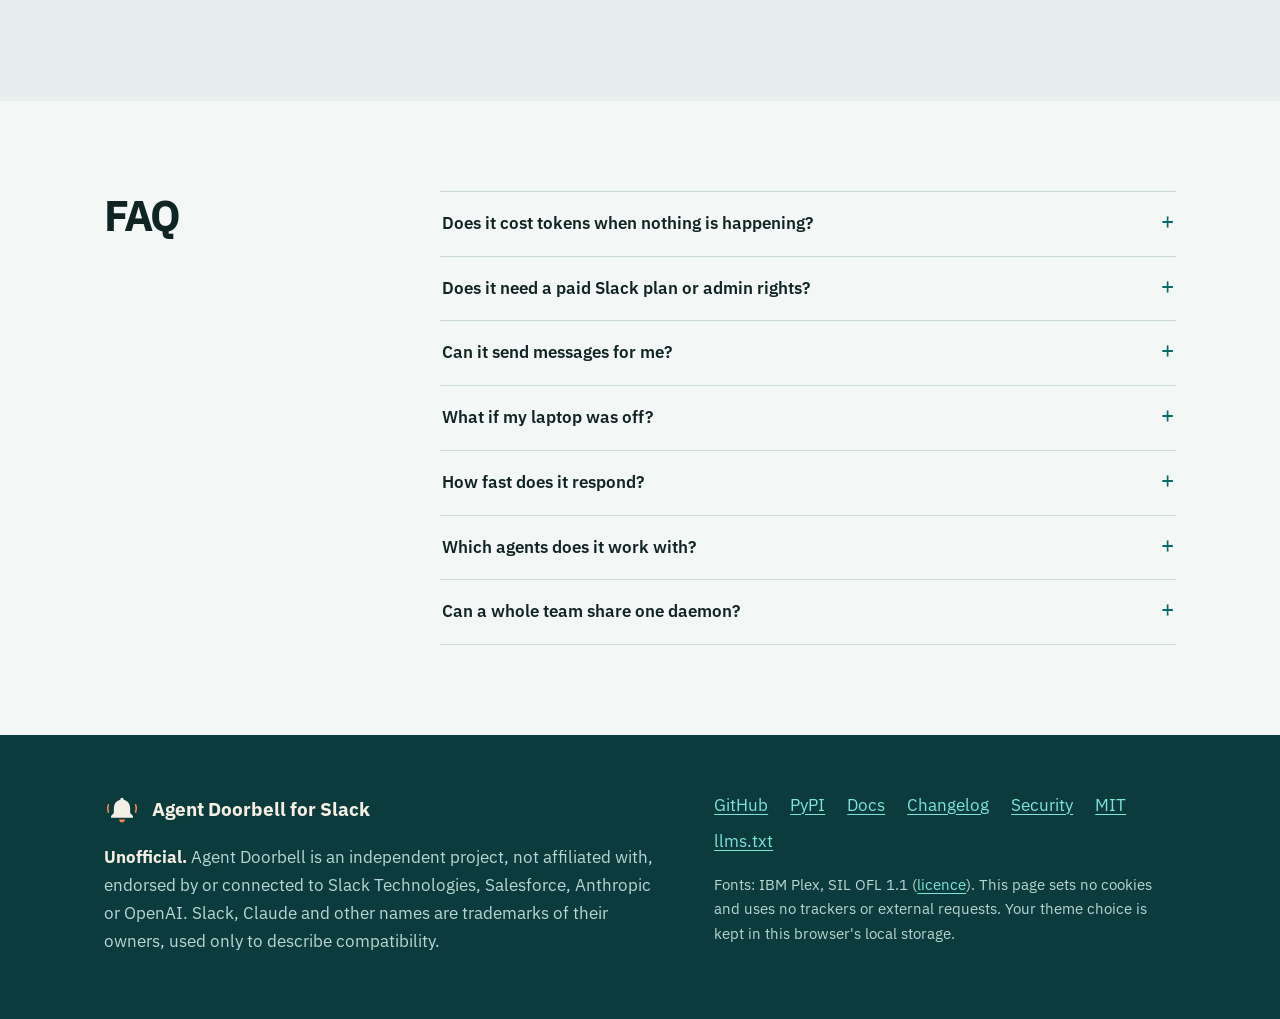
==== commit a409e554: "Release 0.4.2: self_channels and the slim website Website and README describe Socket Mode, polling l" ====
--- a/site/index.html
+++ b/site/index.html
@@ -92,7 +92,7 @@
             <span class="signal-bell" aria-hidden="true"><svg viewBox="40 60 432 400" focusable="false"><path d="M256 96a24 24 0 0 1 24 24v6c58 14 92 62 92 124v62l40 44v24H100v-24l40-44v-62c0-62 34-110 92-124v-6a24 24 0 0 1 24-24z"/><path class="clap" d="M216 404h80a40 40 0 0 1-80 0z"/></svg></span>
           </div>
           <figcaption id="signal-cap" class="signal-labels">
-            <span class="sl-quiet"><b>9:00 to 9:41, quiet.</b> The daemon polls Slack. No model runs, zero tokens.</span>
+            <span class="sl-quiet"><b>9:00 to 9:41, quiet.</b> The daemon watches Slack. No model runs, zero tokens.</span>
             <span class="sl-ring"><b>9:41, @you in #team-builds.</b> The agent wakes, drafts a reply, and sleeps again.</span>
           </figcaption>
         </figure>
@@ -113,7 +113,7 @@
           <li>
             <p class="node"><span>Slack</span><span class="arrow" aria-hidden="true"></span><span class="hot">doorbelld</span></p>
             <h3>Watch</h3>
-            <p>A small local daemon polls Slack with a read-only token. No LLM, so no tokens.</p>
+            <p>A small local daemon watches Slack with a read-only token: instantly over Socket Mode when the Slack app is yours alone, otherwise by polling. No LLM, so no tokens.</p>
           </li>
           <li>
             <p class="node"><span>Per-agent queue</span></p>
@@ -148,6 +148,8 @@
           <li><h3>Any agent</h3><p>Claude Code, Codex, Gemini CLI or anything that can run a command. Claude Code also has a plugin.</p></li>
           <li><h3>Linux, macOS and Windows</h3><p>Install it with <code>pipx</code> or <code>uv</code> and run it as a background service.</p></li>
           <li><h3>Local and private</h3><p>Your messages stay on your machine. No cloud service sits in between.</p></li>
+          <li><h3>Talk to it from Slack</h3><p>Type to your agent in your own self-DM. What you type there reaches it; its replies never loop back.</p></li>
+          <li><h3>Hand off to a live session</h3><p>The dispatcher can pass each batch to an agent session that is already running, even on another machine, and fall back to a fresh run if nobody takes it.</p></li>
         </ul>
       </div>
     </section>
@@ -202,13 +204,13 @@
     <section id="compare" class="sec" aria-labelledby="compare-h">
       <div class="wrap">
         <h2 id="compare-h">Compared with other ways to put an agent on Slack</h2>
-        <p class="sub">Most self-hosted Slack agents keep a Socket Mode WebSocket open, and messages sent while it's down are lost. Hosted bots don't miss, but answer as a bot, in their cloud, on paid plans. Doorbell polls with cursors, so it catches up.</p>
+        <p class="sub">Most self-hosted Slack agents keep a Socket Mode WebSocket open, and messages sent while it's down are lost. Hosted bots don't miss, but answer as a bot, in their cloud, on paid plans. Doorbell keeps a cursor in every conversation, so it catches up after downtime.</p>
         <div class="tscroll" role="region" aria-label="Comparison with other Slack agent tools" tabindex="0">
           <table class="tbl compare">
             <caption class="vh">How Agent Doorbell compares with other Slack agent tools</caption>
             <thead><tr><th scope="col">Tool</th><th scope="col">Hears messages by</th><th scope="col">Messages sent while it's down</th><th scope="col">Replies appear as</th><th scope="col">Slack Free, no public URL</th></tr></thead>
             <tbody>
-              <tr><th scope="row" class="us">Agent Doorbell</th><td class="us">Polling with cursors</td><td class="us"><strong>Caught up</strong></td><td class="us">You, or "Sent using @Claude" via the Slack MCP</td><td class="us">Yes</td></tr>
+              <tr><th scope="row" class="us">Agent Doorbell</th><td class="us">Socket Mode on your own app, otherwise polling; cursors either way</td><td class="us"><strong>Caught up</strong></td><td class="us">You, or "Sent using @Claude" via the Slack MCP</td><td class="us">Yes</td></tr>
               <tr><th scope="row">OpenClaw, Hermes Agent, ZeroClaw</th><td>Socket Mode WebSocket</td><td>Lost (reconnect only)</td><td>A bot (OpenClaw can post as you)</td><td>No URL needed; plan not stated</td></tr>
               <tr><th scope="row">Claude Code Slack bots</th><td>Socket Mode WebSocket</td><td>Lost</td><td>A bot</td><td>No URL needed; plan not stated</td></tr>
               <tr><th scope="row">Claude in Slack, Claude Tag</th><td>Events API, Anthropic's cloud</td><td>Not missed (cloud)</td><td>The Claude app</td><td>No: paid Slack or a Claude Team plan</td></tr>
@@ -228,7 +230,7 @@
         <div class="callout notfor" id="not-for">
           <h3>When not to use it</h3>
           <ul class="rules">
-            <li><strong>You need replies within seconds.</strong> Polling means about 30 seconds of latency.</li>
+            <li><strong>You need instant replies on a shared Slack app.</strong> Instant delivery needs Socket Mode on a Slack app only you use. Polling takes about 30 seconds in active conversations and up to about 2 minutes in quiet ones.</li>
             <li><strong>You want a team bot everyone @mentions.</strong> Doorbell answers as you, for one person per daemon.</li>
             <li><strong>No machine of yours is ever on.</strong> It runs on your laptop or a box you own. If it is off it catches up later, but it does not answer meanwhile.</li>
             <li><strong>You need search, files or canvases.</strong> Only messages are watched.</li>
@@ -259,7 +261,7 @@
           <details><summary>Does it need a paid Slack plan or admin rights?</summary><p>Free plans work. Some workspaces require an admin to approve new apps; if yours does, the install step asks for approval.</p></details>
           <details><summary>Can it send messages for me?</summary><p>Your agent can reply with its own Slack tool, within the permissions you gave it. Or it can write drafts that you approve with <code>doorbell review</code>, and agents you grant with your password can send directly.</p></details>
           <details><summary>What if my laptop was off?</summary><p>Nothing is lost. Doorbell keeps its place in every conversation and catches up when it is back, as far back as Slack's history still shows.</p></details>
-          <details><summary>How fast does it respond?</summary><p>Replies arrive within about 30 seconds, not instantly, because Doorbell polls Slack. It is not for a team bot that everyone @mentions.</p></details>
+          <details><summary>How fast does it respond?</summary><p>In under a second with Socket Mode, when the Slack app is yours alone. Otherwise Doorbell polls: about 30 seconds in active conversations, up to about 2 minutes in quiet ones. It is not for a team bot that everyone @mentions.</p></details>
           <details><summary>Which agents does it work with?</summary><p>Claude Code, Codex, Gemini CLI or any agent that can run a command. Claude Code also has a plugin with a guided setup.</p></details>
           <details><summary>Can a whole team share one daemon?</summary><p>No, it is one person per daemon. Everyone in a workspace can use the same Slack app: each person runs <code>doorbell login</code> and gets their own token.</p></details>
         </div>
